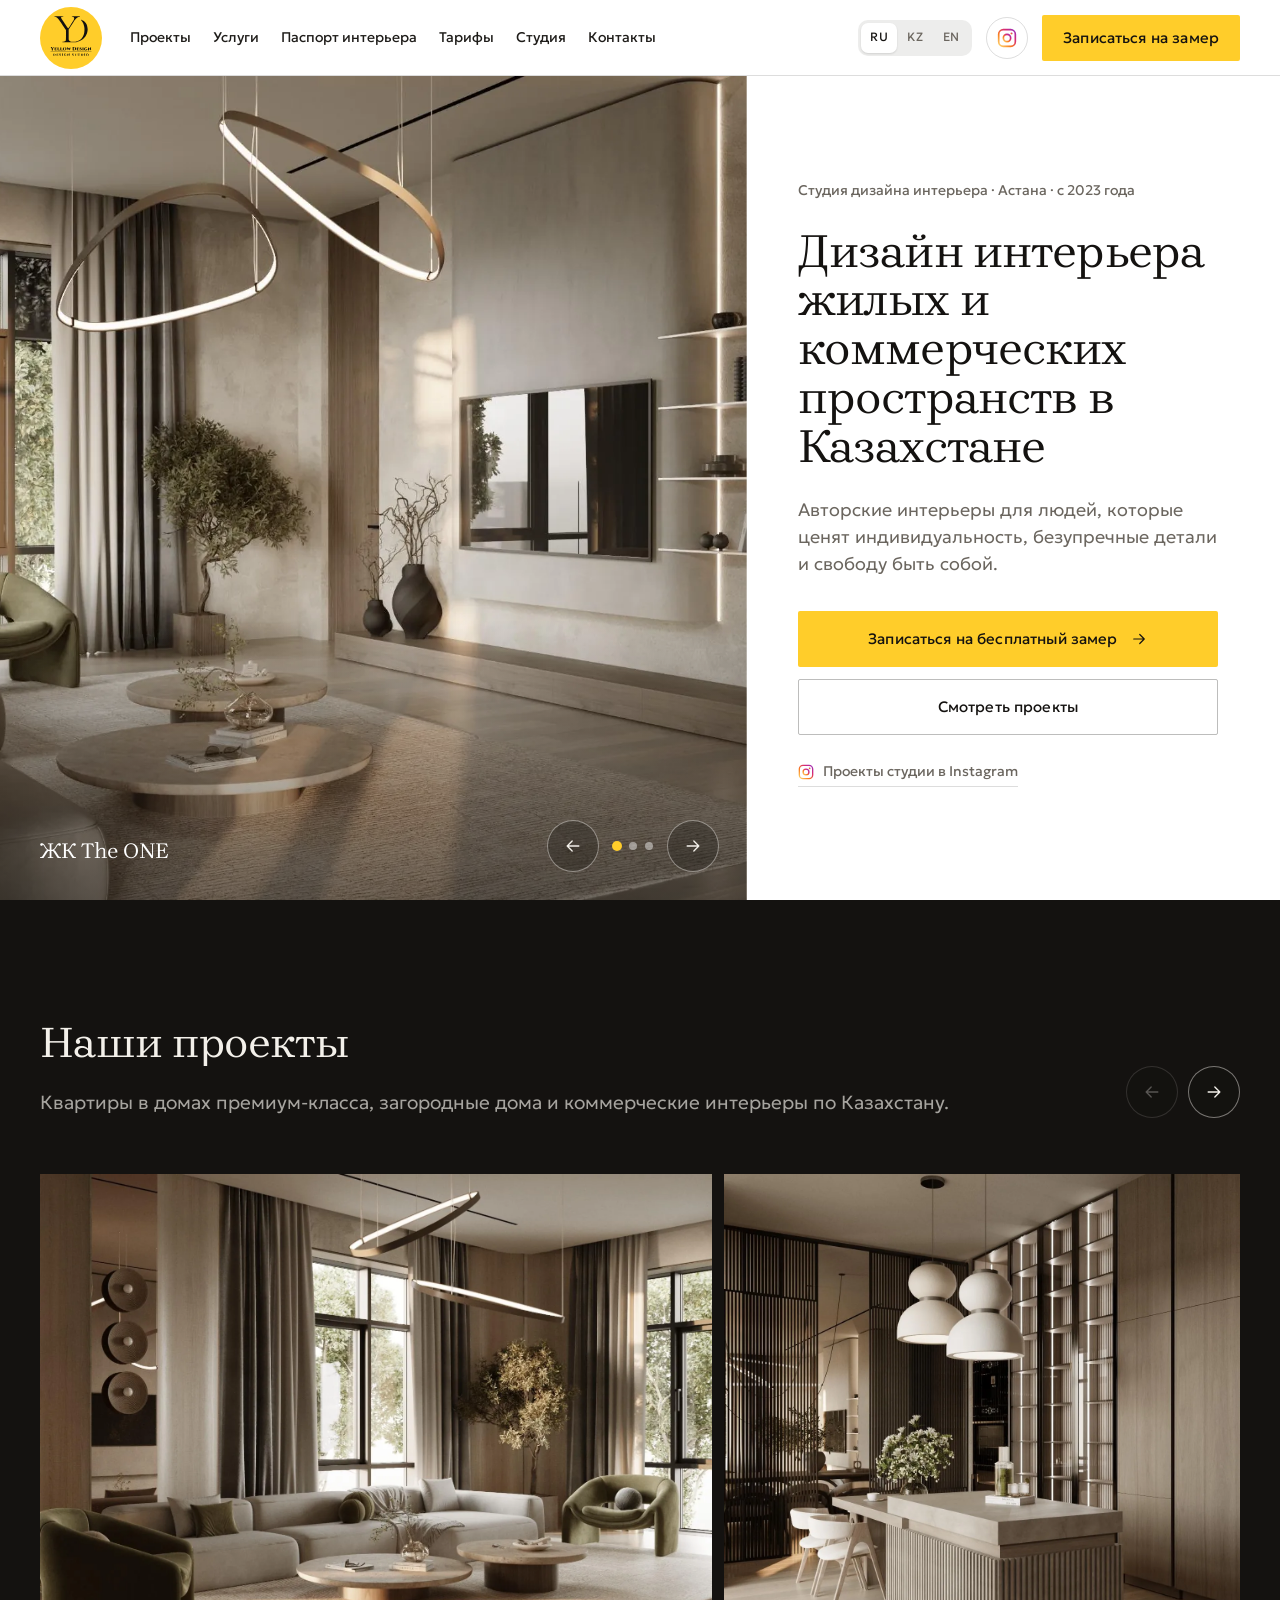
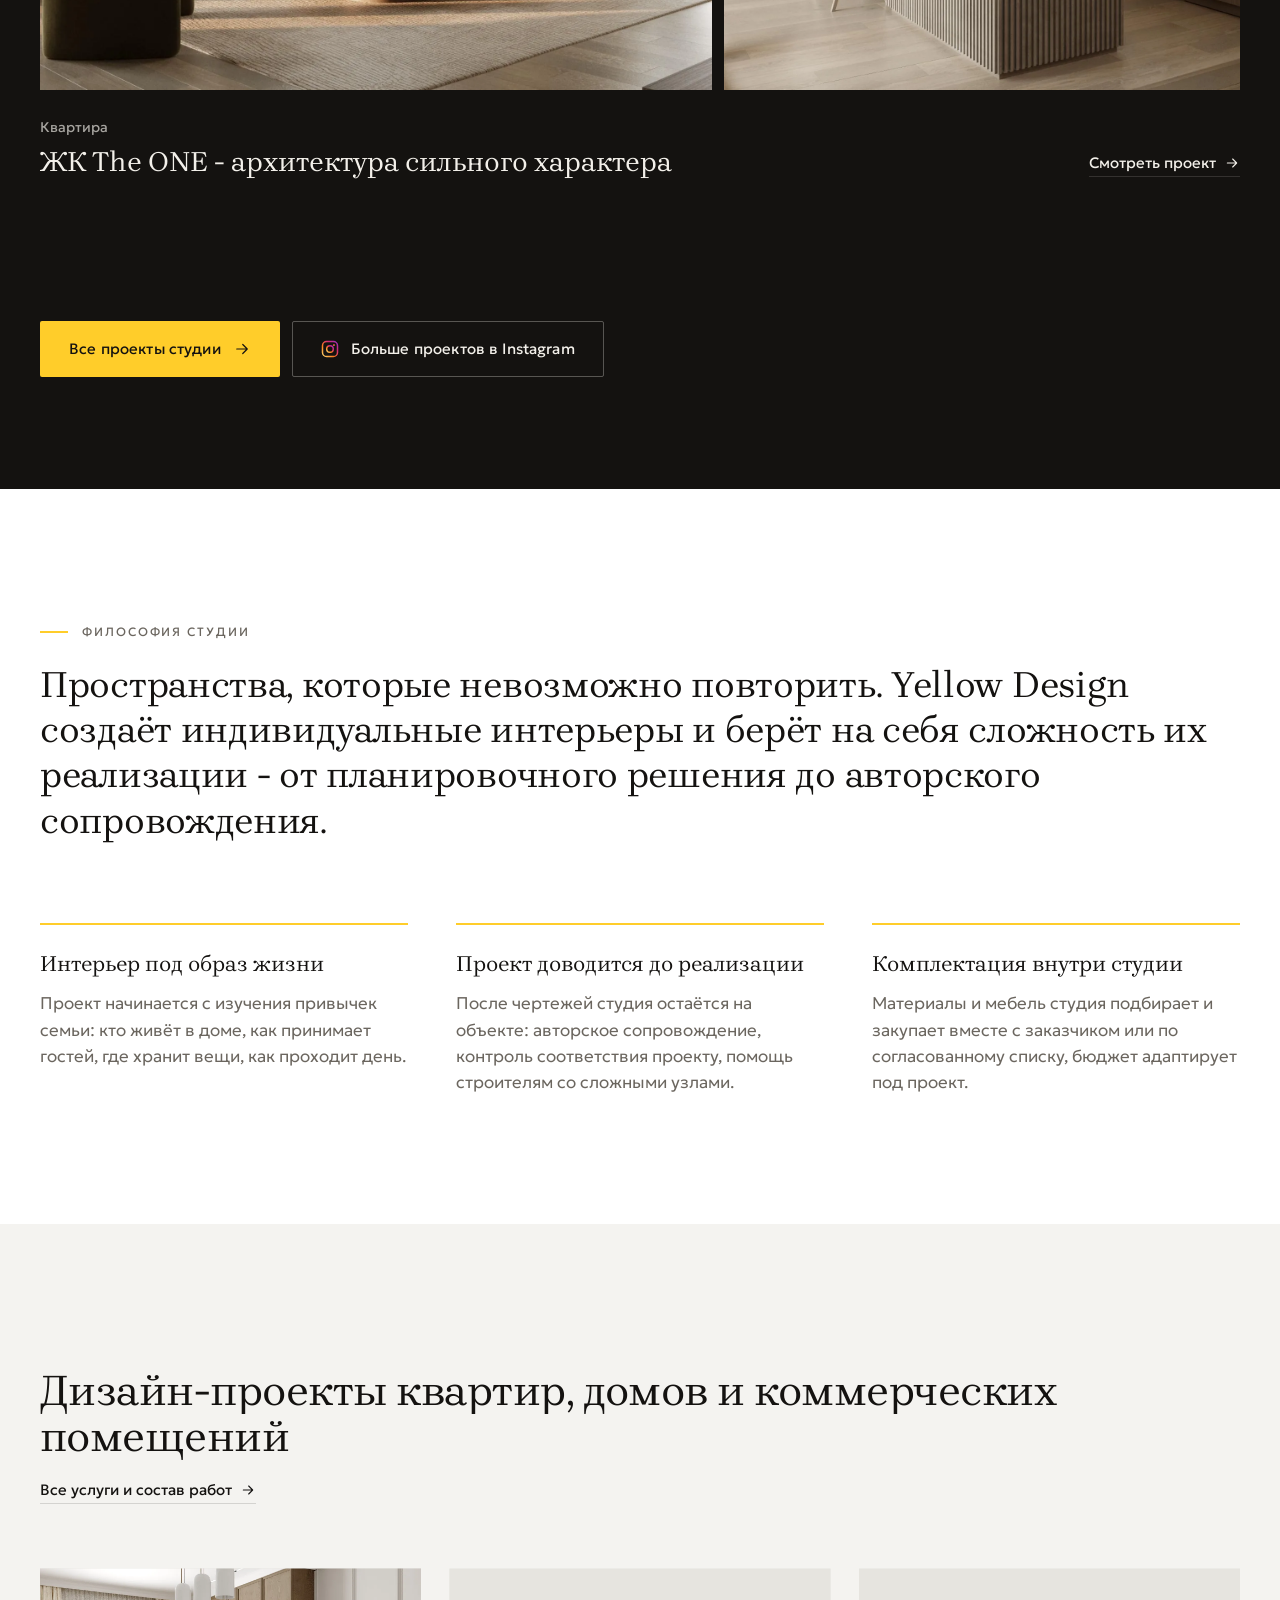
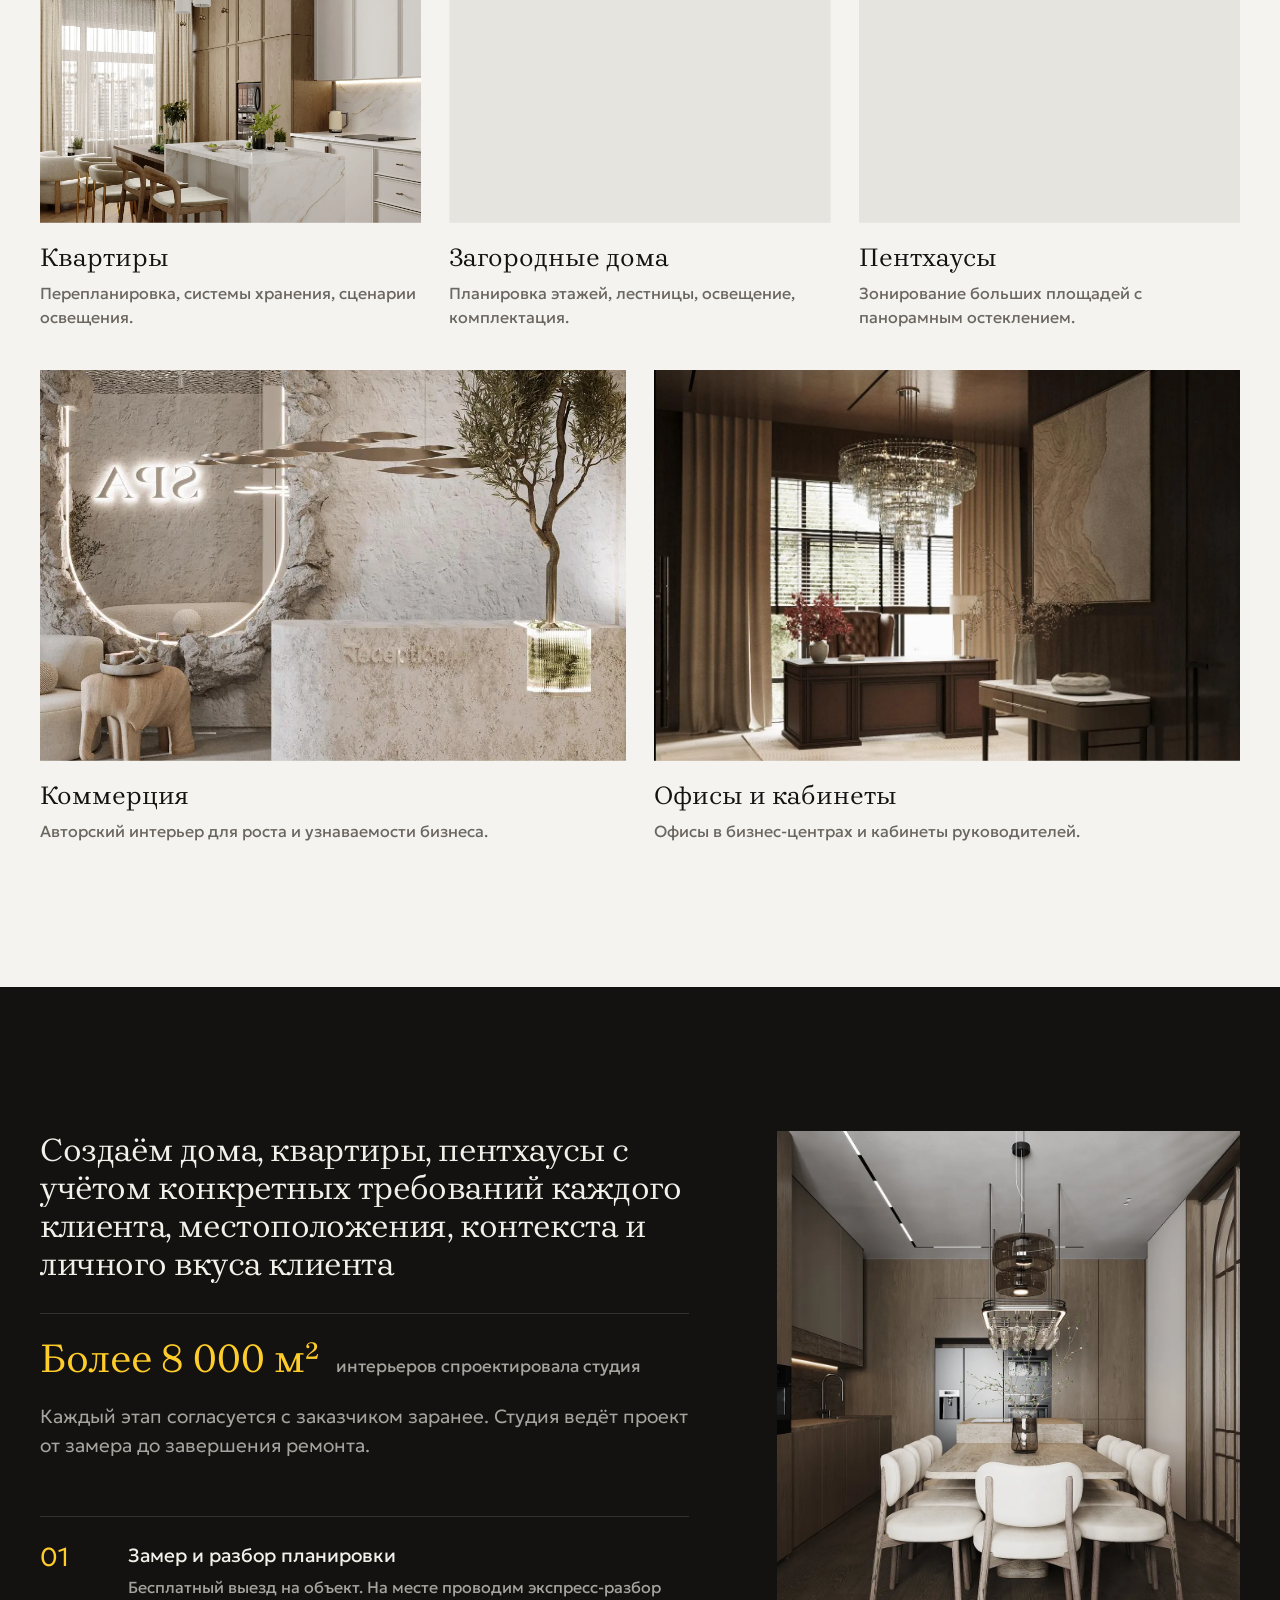
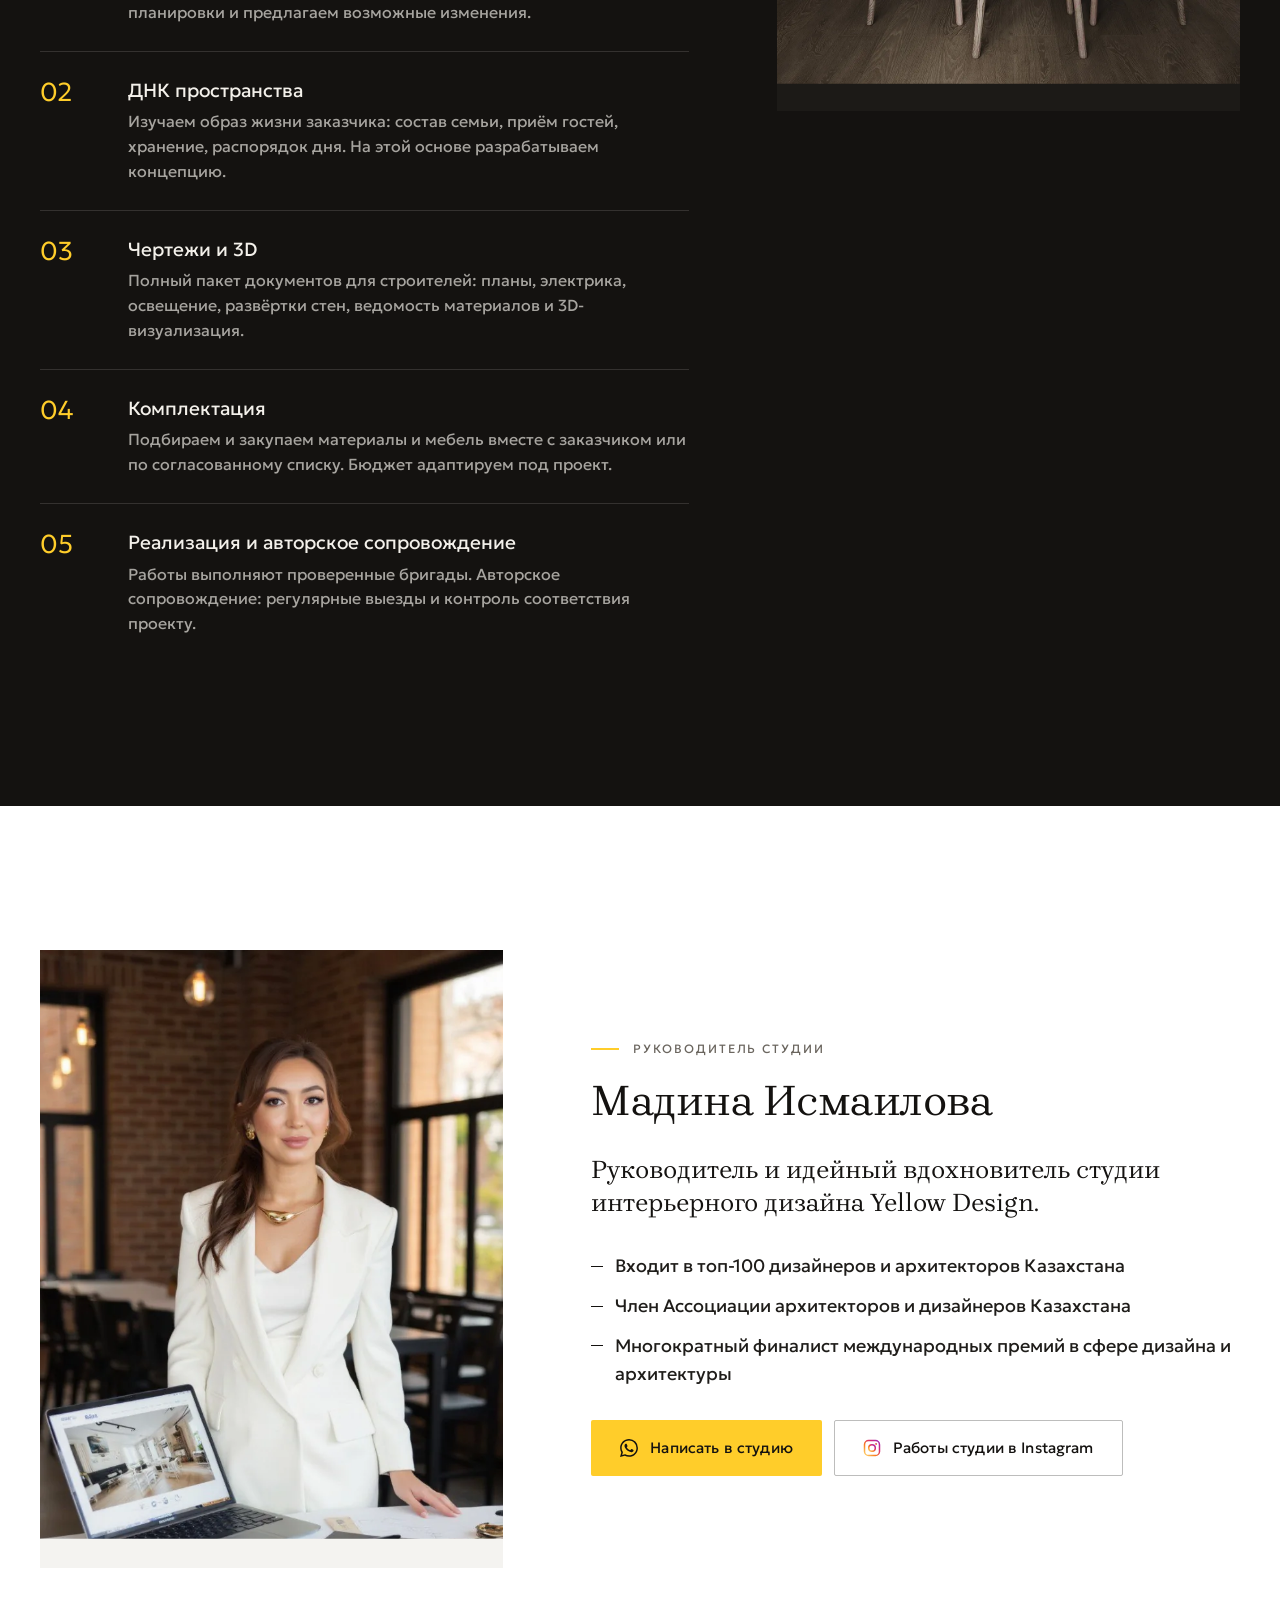
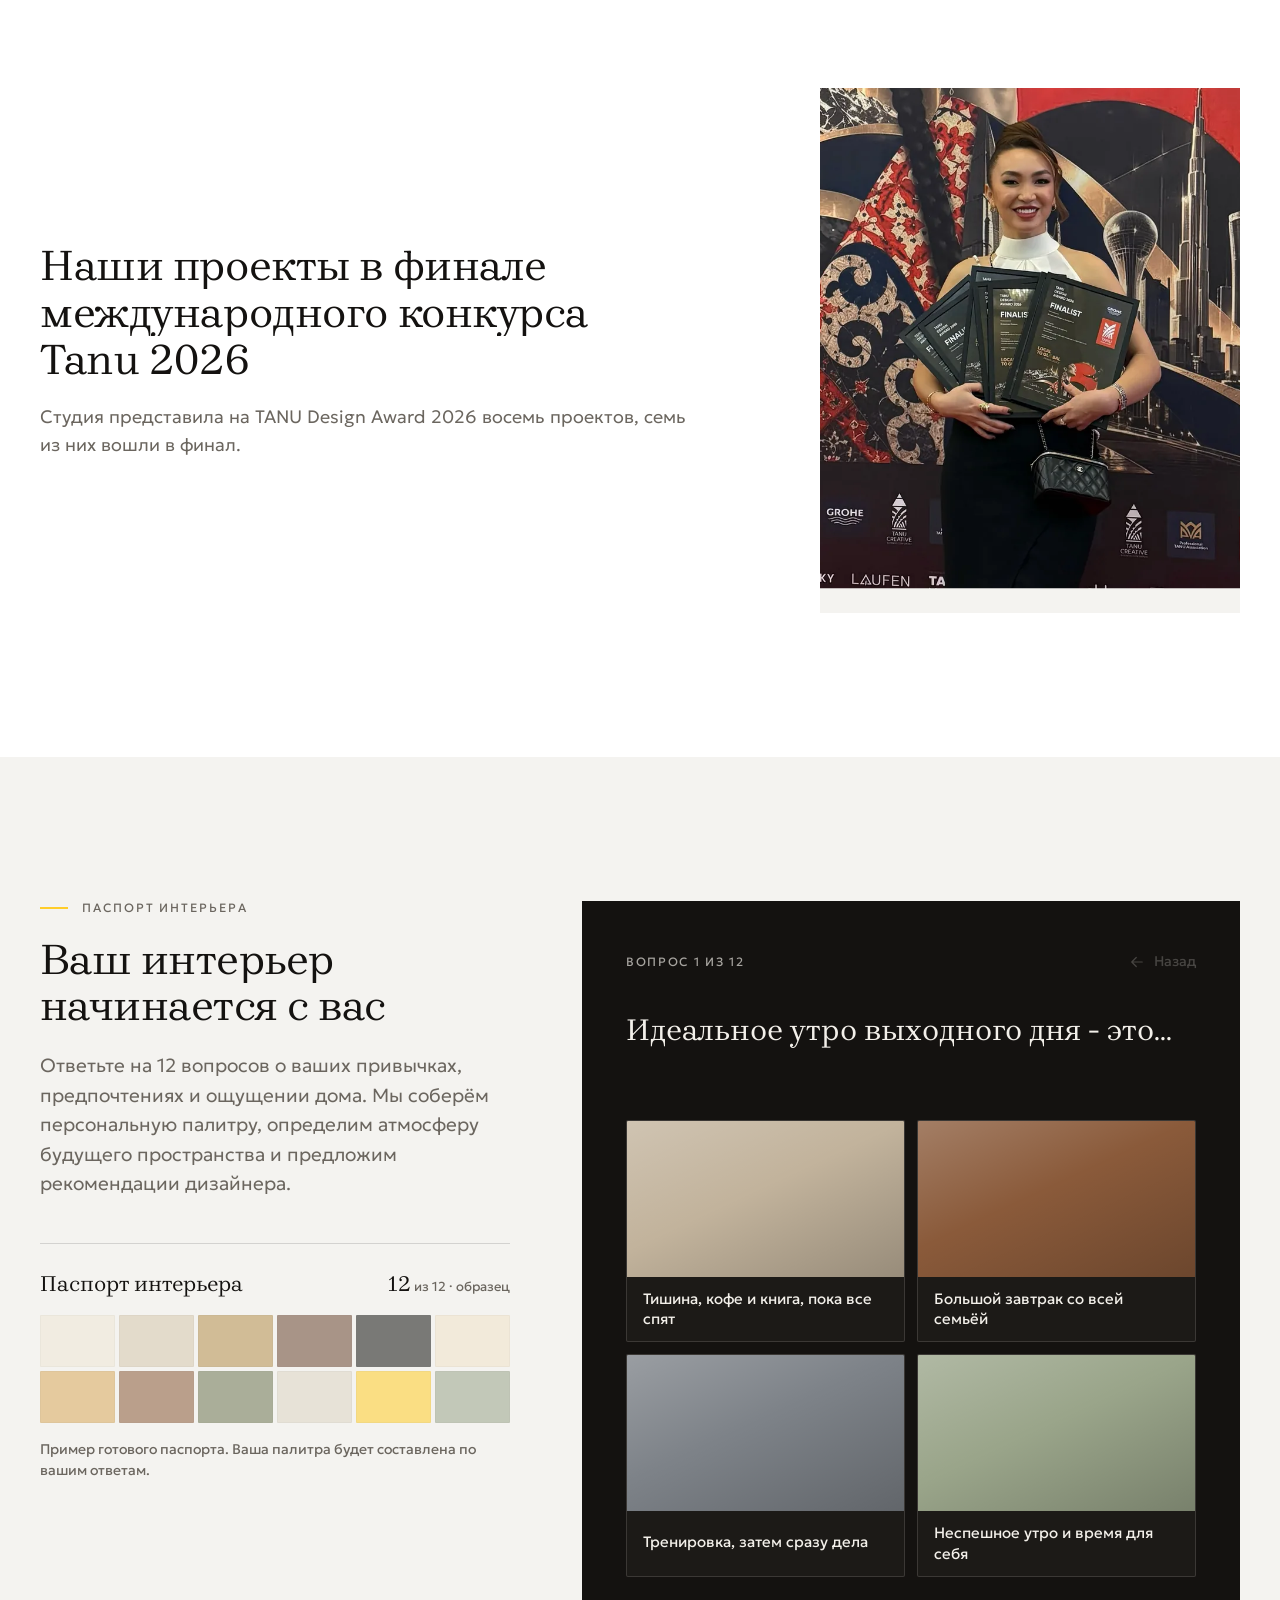
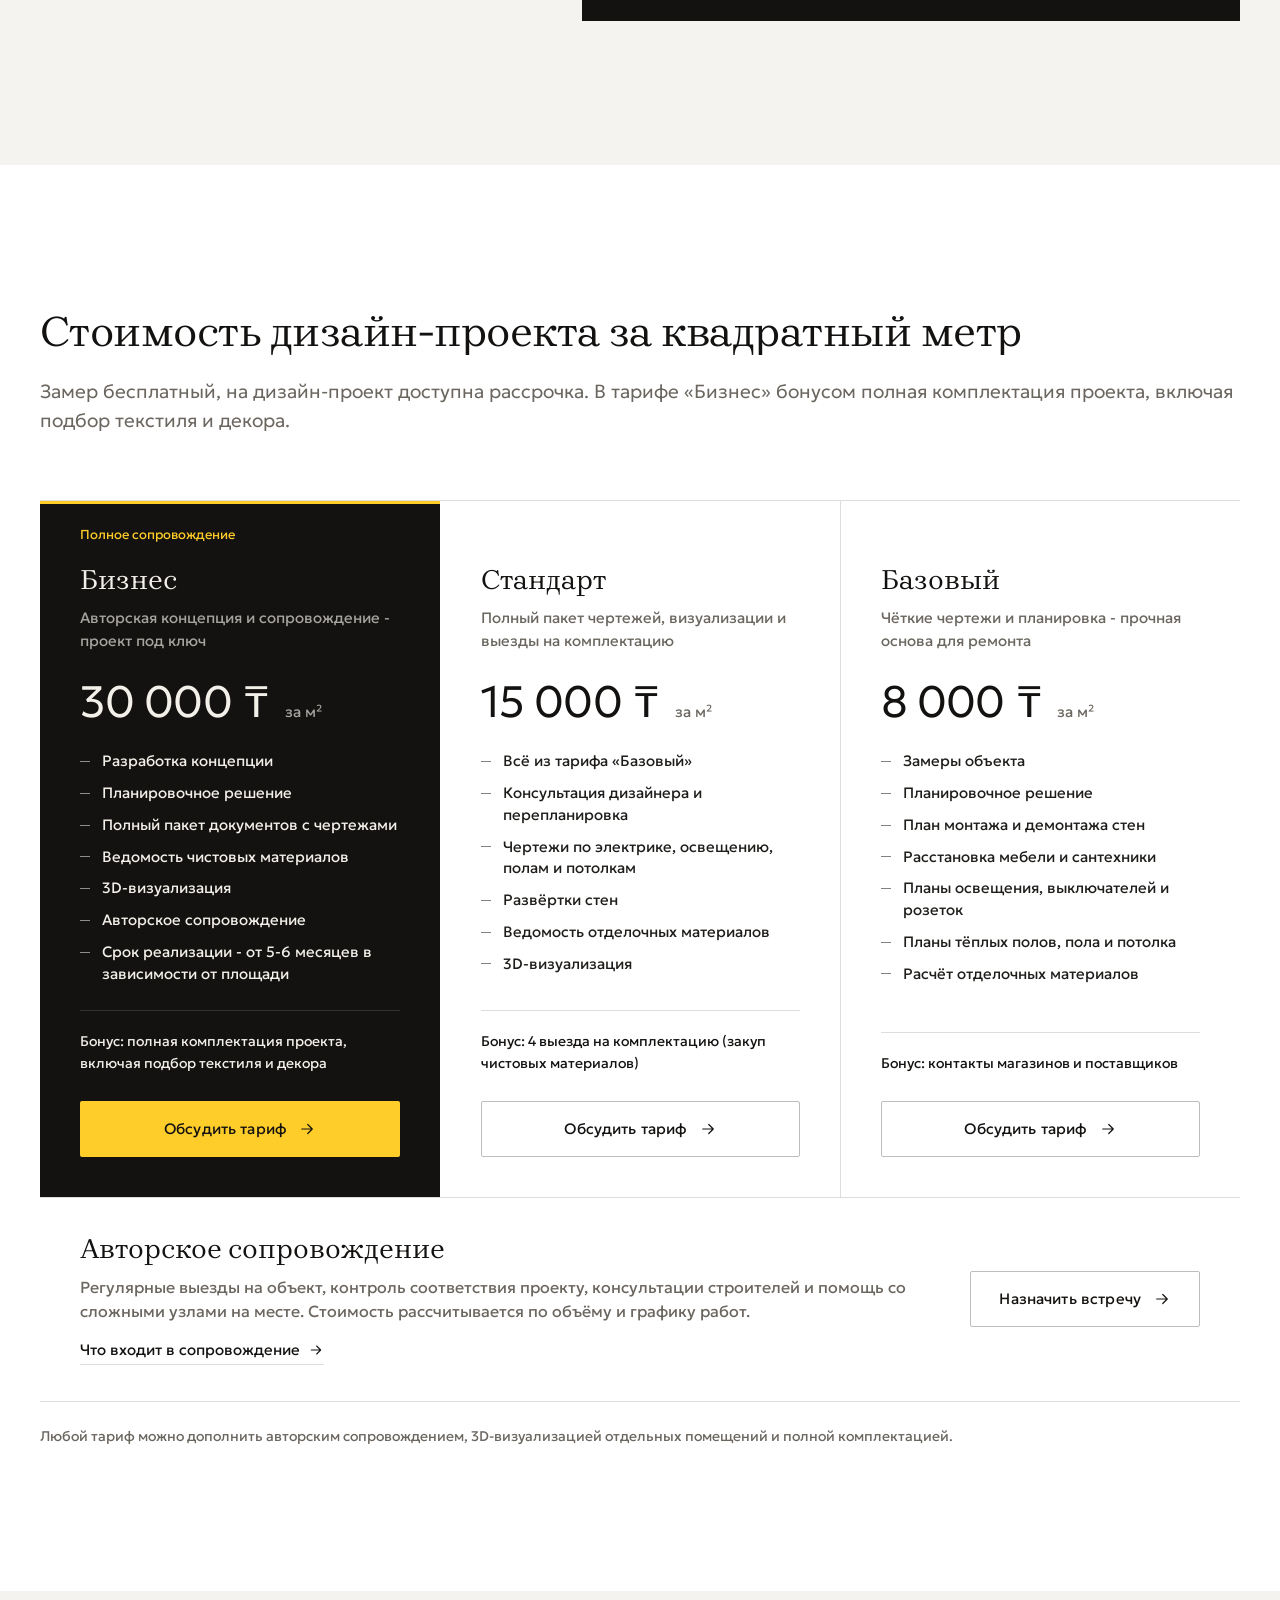
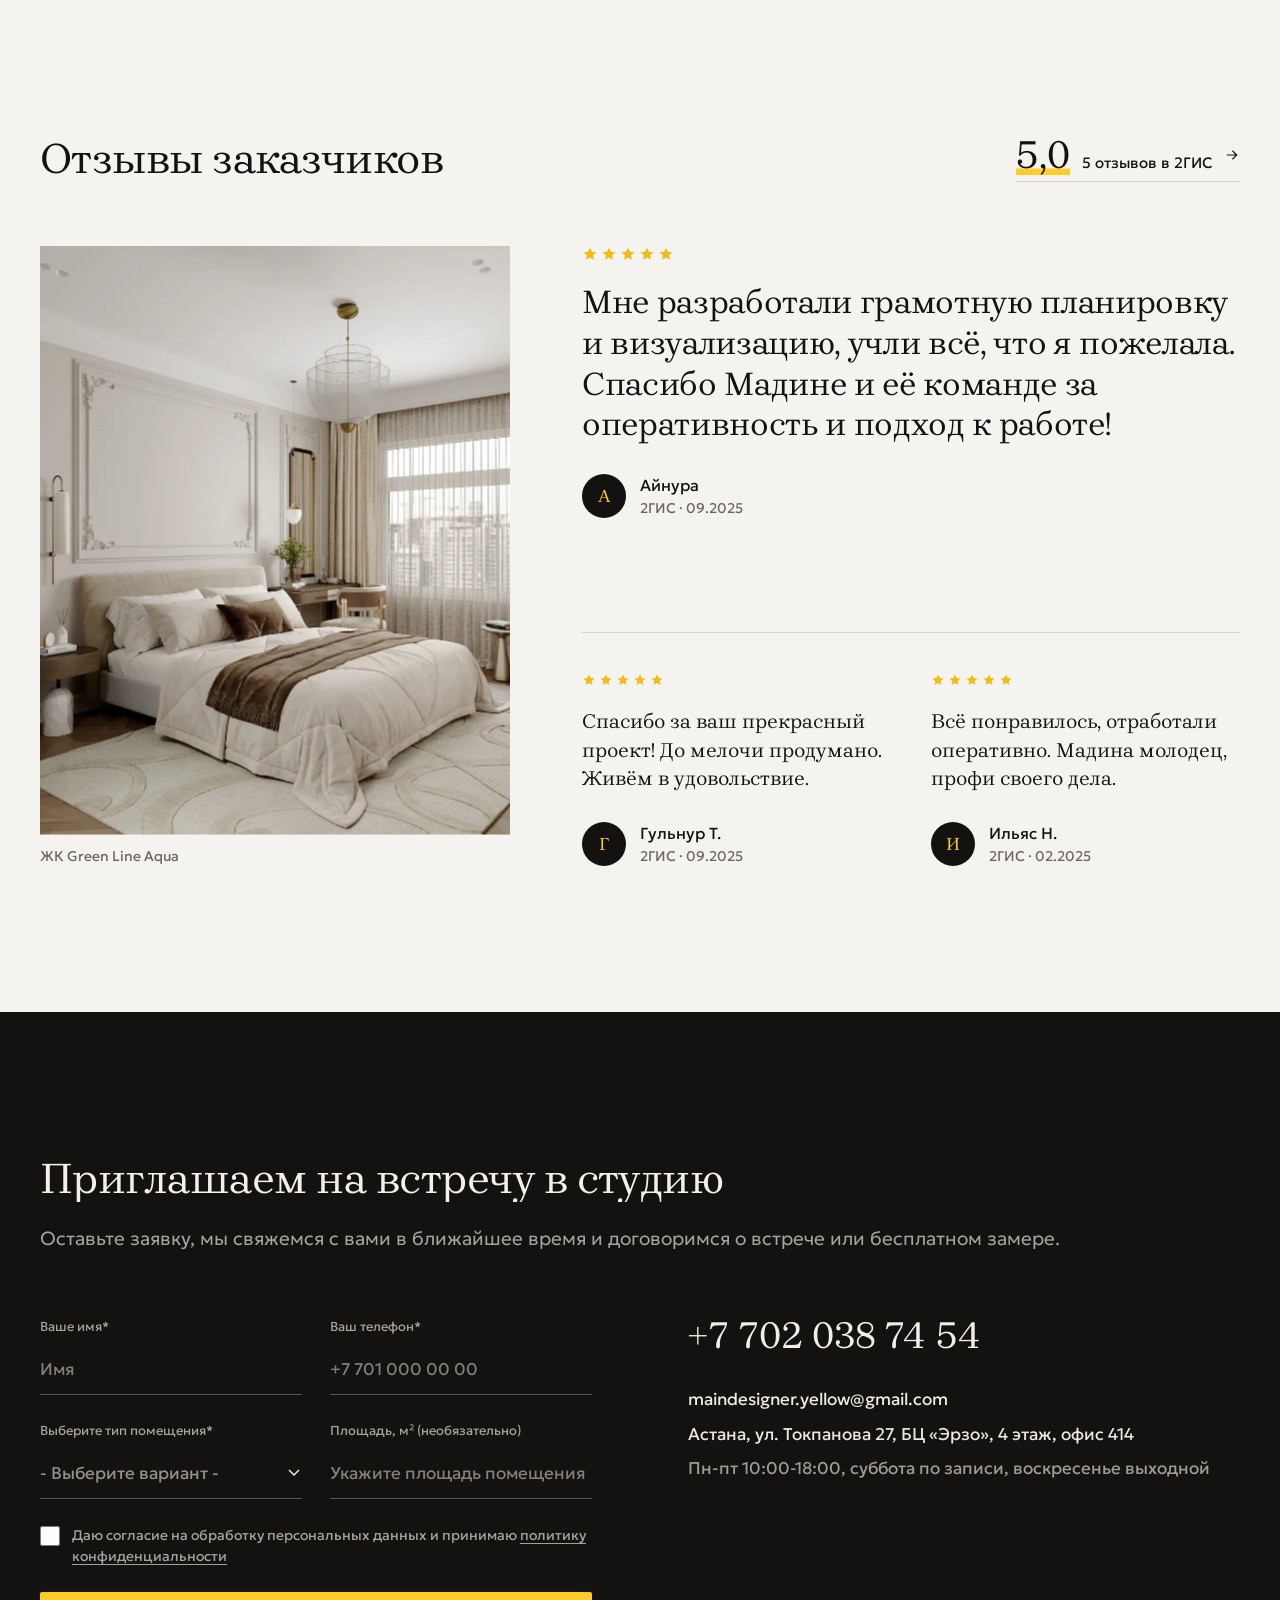
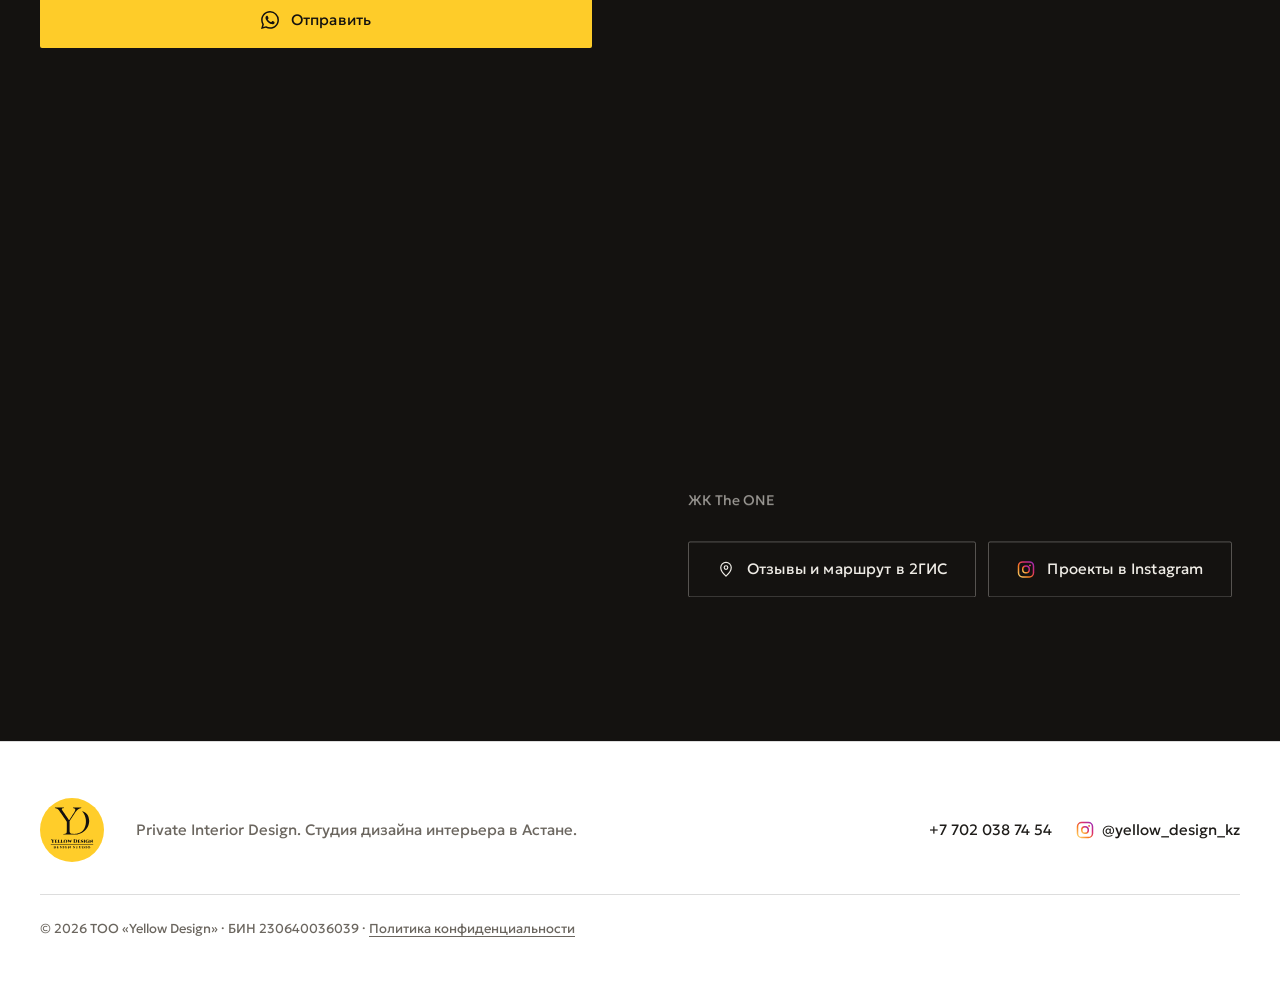
==== index.html @ b8af4403 "Услуги: раскрыто авторское сопровождение ремонта (что проверяет дизайнер, технический надзор), ссылк" ====
<!doctype html>
<html lang="ru">
<head>
<meta charset="utf-8">
<meta name="viewport" content="width=device-width, initial-scale=1, viewport-fit=cover">
<title>Yellow Design - студия дизайна интерьера в Астане</title>
<meta name="description" content="Авторские интерьеры квартир, домов, пентхаусов, SPA и офисов. Дизайн-проект от 8 000 ₸/м², замер бесплатно, комплектация и авторское сопровождение. Астана, Алматы, Боровое.">
<meta name="theme-color" content="#141210">
<meta name="format-detection" content="telephone=no">
<link rel="canonical" href="https://songokura.github.io/yellowdesign/">
<meta name="robots" content="index, follow">
<meta property="og:type" content="website">
<meta property="og:site_name" content="Yellow Design">
<meta property="og:locale" content="ru_RU">
<meta property="og:url" content="https://songokura.github.io/yellowdesign/">
<meta property="og:title" content="Yellow Design - студия дизайна интерьера в Астане">
<meta property="og:description" content="Авторские интерьеры квартир, домов, пентхаусов, SPA и офисов. Дизайн-проект от 8 000 ₸/м², замер бесплатно, комплектация и авторское сопровождение. Астана, Алматы, Боровое.">
<meta property="og:image" content="https://songokura.github.io/yellowdesign/assets/og-image.jpg">
<meta property="og:image:width" content="1200">
<meta property="og:image:height" content="630">
<meta name="twitter:card" content="summary_large_image">
<meta name="twitter:title" content="Yellow Design - студия дизайна интерьера в Астане">
<meta name="twitter:description" content="Авторские интерьеры квартир, домов, пентхаусов, SPA и офисов. Дизайн-проект от 8 000 ₸/м², замер бесплатно, комплектация и авторское сопровождение. Астана, Алматы, Боровое.">
<meta name="twitter:image" content="https://songokura.github.io/yellowdesign/assets/og-image.jpg">
<link rel="icon" href="favicon.ico?v=4" sizes="any">
<link rel="icon" type="image/png" sizes="32x32" href="assets/favicon-st32.png">
<link rel="icon" type="image/png" sizes="16x16" href="assets/favicon-st16.png">
<link rel="apple-touch-icon" href="assets/apple-touch-st.png">
<script type="application/ld+json">{"@context": "https://schema.org", "@type": ["InteriorDesigner", "LocalBusiness"], "name": "Yellow Design", "alternateName": "ТОО «Yellow Design»", "description": "Студия дизайна интерьера в Астане: дизайн-проекты квартир, домов, пентхаусов, коммерции и офисов, комплектация и авторское сопровождение.", "url": "https://songokura.github.io/yellowdesign/", "image": "https://songokura.github.io/yellowdesign/assets/og-image.jpg", "logo": "https://songokura.github.io/yellowdesign/assets/logo-st.png", "telephone": "+77020387454", "email": "maindesigner.yellow@gmail.com", "priceRange": "8 000-30 000 ₸/м²", "address": {"@type": "PostalAddress", "streetAddress": "ул. Токпанова 27, БЦ «Эрзо», 4 этаж, офис 414", "addressLocality": "Астана", "addressCountry": "KZ"}, "areaServed": ["Астана", "Алматы", "Боровое", "Караганда", "Шымкент"], "openingHoursSpecification": [{"@type": "OpeningHoursSpecification", "dayOfWeek": ["Monday", "Tuesday", "Wednesday", "Thursday", "Friday"], "opens": "10:00", "closes": "18:00"}], "founder": {"@type": "Person", "name": "Мадина Исмаилова"}, "sameAs": ["https://www.instagram.com/yellow_design_kz/", "https://2gis.kz/astana/geo/70000001082961312"]}</script>
<link rel="preconnect" href="https://fonts.googleapis.com">
<link rel="preconnect" href="https://fonts.gstatic.com" crossorigin>
<link href="https://fonts.googleapis.com/css2?family=Brygada+1918:ital,wght@0,400;0,500;1,400&family=Geologica:wght@300;400;500&display=swap" rel="stylesheet">
<link rel="preload" as="image" href="assets/img/hero-one-d.webp" media="(min-width: 761px)">
<link rel="preload" as="image" href="assets/img/hero-one-m.webp" media="(max-width: 760px)">
<link rel="stylesheet" href="styles.css?v=20261112-2">
<script src="https://lead-bot.sultan-askarov-kz.workers.dev/t.js" data-site="yellowdesign" defer></script>
</head>
<body data-page="home">

<svg width="0" height="0" style="position:absolute" aria-hidden="true" focusable="false">
  <symbol id="ic-wa" viewBox="0 0 24 24"><path fill="currentColor" d="M17.472 14.382c-.297-.149-1.758-.867-2.03-.967-.273-.099-.471-.148-.67.15-.197.297-.767.966-.94 1.164-.173.199-.347.223-.644.075-.297-.15-1.255-.463-2.39-1.475-.883-.788-1.48-1.761-1.653-2.059-.173-.297-.018-.458.13-.606.134-.133.298-.347.446-.52.149-.174.198-.298.298-.497.099-.198.05-.371-.025-.52-.075-.149-.669-1.612-.916-2.207-.242-.579-.487-.5-.669-.51-.173-.008-.371-.01-.57-.01-.198 0-.52.074-.792.372-.272.297-1.04 1.016-1.04 2.479 0 1.462 1.065 2.875 1.213 3.074.149.198 2.096 3.2 5.077 4.487.709.306 1.262.489 1.694.625.712.227 1.36.195 1.871.118.571-.085 1.758-.719 2.006-1.413.248-.694.248-1.289.173-1.413-.074-.124-.272-.198-.57-.347m-5.421 7.403h-.004a9.87 9.87 0 0 1-5.031-1.378l-.361-.214-3.741.982.998-3.648-.235-.374a9.86 9.86 0 0 1-1.51-5.26c.001-5.45 4.436-9.884 9.888-9.884 2.64 0 5.122 1.03 6.988 2.898a9.825 9.825 0 0 1 2.893 6.994c-.003 5.45-4.437 9.884-9.885 9.884m8.413-18.297A11.815 11.815 0 0 0 12.05 0C5.495 0 .16 5.335.157 11.892c0 2.096.547 4.142 1.588 5.945L.057 24l6.305-1.654a11.882 11.882 0 0 0 5.683 1.448h.005c6.554 0 11.89-5.335 11.893-11.893a11.821 11.821 0 0 0-3.48-8.413Z"/></symbol>
  <symbol id="ic-ig" viewBox="0 0 24 24">
    <defs><linearGradient id="igg" x1="0" y1="1" x2="1" y2="0"><stop offset="0" stop-color="#FEDA75"/><stop offset=".35" stop-color="#FA7E1E"/><stop offset=".7" stop-color="#D62976"/><stop offset="1" stop-color="#962FBF"/></linearGradient></defs>
    <rect x="2" y="2" width="20" height="20" rx="5.5" fill="none" stroke="url(#igg)" stroke-width="2"/>
    <circle cx="12" cy="12" r="4.4" fill="none" stroke="url(#igg)" stroke-width="2"/>
    <circle cx="17.4" cy="6.6" r="1.3" fill="url(#igg)"/>
  </symbol>
  <symbol id="ic-tel" viewBox="0 0 24 24"><path fill="currentColor" d="M6.6 10.8a15.1 15.1 0 0 0 6.6 6.6l2.2-2.2c.3-.3.7-.4 1-.2 1.1.4 2.3.6 3.6.6.6 0 1 .4 1 1V20c0 .6-.4 1-1 1A17 17 0 0 1 3 4c0-.6.4-1 1-1h3.5c.6 0 1 .4 1 1 0 1.3.2 2.5.6 3.6.1.3 0 .7-.2 1l-2.3 2.2Z"/></symbol>
  <symbol id="ic-arr" viewBox="0 0 24 24"><path fill="none" stroke="currentColor" stroke-width="1.6" stroke-linecap="round" stroke-linejoin="round" d="M5 12h14M13 6l6 6-6 6"/></symbol>
  <symbol id="ic-back" viewBox="0 0 24 24"><path fill="none" stroke="currentColor" stroke-width="1.6" stroke-linecap="round" stroke-linejoin="round" d="M19 12H5M11 6l-6 6 6 6"/></symbol>
  <symbol id="ic-x" viewBox="0 0 24 24"><path fill="none" stroke="currentColor" stroke-width="1.6" stroke-linecap="round" d="M6 6l12 12M18 6 6 18"/></symbol>
  <symbol id="ic-star" viewBox="0 0 24 24"><path fill="currentColor" d="M12 2.5l2.9 6.1 6.6.8-4.9 4.6 1.3 6.6L12 17.3l-5.9 3.3 1.3-6.6L2.5 9.4l6.6-.8z"/></symbol>
  <symbol id="ic-pin" viewBox="0 0 24 24"><path fill="none" stroke="currentColor" stroke-width="1.6" d="M12 21s7-6.2 7-11.5A7 7 0 0 0 5 9.5C5 14.8 12 21 12 21Z"/><circle cx="12" cy="9.5" r="2.4" fill="none" stroke="currentColor" stroke-width="1.6"/></symbol>
</svg>

<header class="hdr" id="top">
  <div class="hdr-in">
    <a class="logo" href="./" aria-label="Yellow Design - на главную"><img src="assets/logo-st.svg" width="220" height="220" alt="Yellow Design, студия дизайна интерьера"></a>
    <nav class="nav" aria-label="Разделы" data-i-aria="nav_aria">
      <a href="proekty/" data-i="nav_projects">Проекты</a>
      <a href="uslugi/" data-i="nav_services">Услуги</a>
      <a href="#pasport" data-i="nav_quiz">Паспорт интерьера</a>
      <a href="#tarify" data-i="nav_prices">Тарифы</a>
      <a href="#studiya" data-i="nav_studio">Студия</a>
      <a href="#kontakty" data-i="nav_contacts">Контакты</a>
    </nav>
    <div class="hdr-right">
      <div class="lang" role="group" aria-label="Язык сайта">
        <button type="button" data-lang="ru" aria-pressed="true" lang="ru">RU</button>
        <button type="button" data-lang="kk" aria-pressed="false">KZ</button>
        <button type="button" data-lang="en" aria-pressed="false" lang="en">EN</button>
      </div>
      <a class="ico-btn hdr-ig" href="https://www.instagram.com/yellow_design_kz/" target="_blank" rel="noopener" aria-label="Instagram"><svg width="20" height="20"><use href="#ic-ig"/></svg></a>
      <a class="hdr-tel" href="tel:+77020387454">+7 702 038 74 54</a>
      <button class="btn btn-y btn-sm hdr-cta" type="button" data-modal="zamer"><span data-i="cta_short">Записаться на замер</span></button>
      <button class="burger" type="button" aria-expanded="false" aria-controls="menu" aria-label="Меню"><span></span><span></span></button>
    </div>
  </div>
</header>

<div class="menu" id="menu" hidden>
  <nav class="menu-nav" aria-label="Меню">
      <a href="proekty/" data-i="nav_projects">Проекты</a>
      <a href="uslugi/" data-i="nav_services">Услуги</a>
      <a href="#pasport" data-i="nav_quiz">Паспорт интерьера</a>
      <a href="#tarify" data-i="nav_prices">Тарифы</a>
      <a href="#studiya" data-i="nav_studio">Студия</a>
      <a href="#kontakty" data-i="nav_contacts">Контакты</a>
  </nav>
  <div class="menu-acts">
    <button class="btn btn-y" type="button" data-modal="zamer"><span data-i="cta_zamer">Записаться на бесплатный замер</span></button>
    <a class="btn btn-line" data-wa="gen" href="https://wa.me/77020387454"><svg width="18" height="18"><use href="#ic-wa"/></svg><span>WhatsApp</span></a>
    <a class="btn btn-line" href="tel:+77020387454"><svg width="18" height="18"><use href="#ic-tel"/></svg><span>+7 702 038 74 54</span></a>
    <a class="btn btn-line" href="https://www.instagram.com/yellow_design_kz/" target="_blank" rel="noopener"><svg width="18" height="18"><use href="#ic-ig"/></svg><span>Instagram</span></a>
  </div>
</div>

<main>

<!-- Первый экран -->
<section class="hero" aria-labelledby="h1">
  <div class="hero-grid">
    <div class="hero-media">
      <div class="hero-pic" id="hero-pic" aria-roledescription="carousel" aria-label="Проекты студии" data-i-aria="nav_projects">
        <a class="hs on" href="proekty/#theone">
          <picture>
            <source media="(max-width: 760px)" srcset="assets/img/hero-one-m.webp" width="900" height="1125">
            <img src="assets/img/hero-one-d.webp" width="1302" height="1228" alt="Гостиная с панорамными окнами, светлым диваном и кольцевым светильником, проект студии в ЖК The ONE" fetchpriority="high">
          </picture>
          <span class="hs-cap">ЖК The ONE</span>
        </a>
        <a class="hs" href="proekty/#parkside" tabindex="-1">
          <picture><source media="(max-width: 760px)" srcset="assets/img/hero-2.webp" width="1200" height="1500"><img src="assets/img/hero-2-d.webp" width="1500" height="1415" alt="Спальня с рельефной стеной и подвесным светильником, проект студии в ЖК Parkside" loading="lazy" decoding="async" fetchpriority="low"></picture>
          <span class="hs-cap">ЖК Parkside</span>
        </a>
        <a class="hs" href="proekty/#vela" tabindex="-1">
          <picture><source media="(max-width: 760px)" srcset="assets/img/hero-3.webp" width="1200" height="1500"><img src="assets/img/hero-3-d.webp" width="1500" height="1415" alt="Спальня с мягким изголовьем и люстрой, проект студии в Vela Village" loading="lazy" decoding="async" fetchpriority="low"></picture>
          <span class="hs-cap">Vela Village</span>
        </a>
      </div>
      <div class="hero-ctrl">
        <button class="arrow arrow-on-dark" type="button" data-hd="-1" aria-label="Назад" data-i-aria="prev"><svg width="20" height="20"><use href="#ic-back"/></svg></button>
        <span class="hero-dots" aria-hidden="true"><i class="on"></i><i></i><i></i></span>
        <button class="arrow arrow-on-dark" type="button" data-hd="1" aria-label="Вперёд" data-i-aria="next"><svg width="20" height="20"><use href="#ic-arr"/></svg></button>
      </div>
    </div>
    <div class="hero-txt">
      <p class="hero-k" data-i="hero_kicker">Студия дизайна интерьера · Астана · с 2023 года</p>
      <h1 id="h1" data-i="hero_h1">Дизайн интерьера жилых и коммерческих пространств в Казахстане</h1>
      <p class="hero-lead" data-i="hero_lead">Авторские интерьеры для людей, которые ценят индивидуальность, безупречные детали и свободу быть собой.</p>
      <div class="hero-acts">
        <button class="btn btn-y" type="button" data-modal="zamer"><span data-i="cta_zamer">Записаться на бесплатный замер</span><svg width="18" height="18"><use href="#ic-arr"/></svg></button>
        <a class="btn btn-line" href="proekty/"><span data-i="cta_projects">Смотреть проекты</span></a>
      </div>
      <a class="hero-ig" href="https://www.instagram.com/yellow_design_kz/" target="_blank" rel="noopener"><svg width="16" height="16"><use href="#ic-ig"/></svg><span data-i="hero_ig">Проекты студии в Instagram</span></a>
    </div>
  </div>
</section>

<!-- Избранные проекты -->
<section class="feat dark" id="izbrannoe" aria-labelledby="feat-h">
  <div class="wrap feat-head">
    <div>
      <h2 id="feat-h" data-i="feat_h">Наши проекты</h2>
      <p class="lead" data-i="feat_lead">Квартиры в домах премиум-класса, загородные дома и коммерческие интерьеры по Казахстану.</p>
    </div>
    <div class="feat-nav">
      <button class="arrow arrow-on-dark" type="button" data-dir="-1" aria-label="Назад" data-i-aria="prev"><svg width="20" height="20"><use href="#ic-back"/></svg></button>
      <button class="arrow arrow-on-dark" type="button" data-dir="1" aria-label="Вперёд" data-i-aria="next"><svg width="20" height="20"><use href="#ic-arr"/></svg></button>
    </div>
  </div>
  <div class="feat-track" tabindex="0" aria-label="Наши проекты" data-i-aria="feat_h">
    <article class="fs">
      <a class="fs-pics" href="proekty/#theone" style="--a:2.302;grid-template-columns:1.302fr 1fr">
        <img src="assets/img/g/theone-02.webp" width="1600" height="1229" loading="lazy" decoding="async" alt="Гостиная с мягким диваном, круглыми столиками и подвесным светильником">
        <img src="assets/img/g/theone-05.webp" width="1346" height="1346" loading="lazy" decoding="async" alt="Кухня с рифлёным островом и витринами с подсветкой">
      </a>
      <div class="fs-cap wrap"><div><p class="spread-type" data-i="pt_kv">Квартира</p><h3 data-i="p_theone_h">ЖК The ONE - архитектура сильного характера</h3></div><a class="link link-on-dark" href="proekty/#theone"><span data-i="see_proj">Смотреть проект</span><svg width="16" height="16"><use href="#ic-arr"/></svg></a></div>
    </article>
    <article class="fs">
      <a class="fs-pics" href="proekty/#parkside" style="--a:2.467;grid-template-columns:1.667fr .8fr">
        <img src="assets/img/g/parkside-02.webp" width="1600" height="960" loading="lazy" decoding="async" alt="Гостиная-столовая со стеллажами и мягкими креслами">
        <img src="assets/img/g/parkside-04.webp" width="1280" height="1600" loading="lazy" decoding="async" alt="Прихожая со скруглённой стеной и подсвеченной нишей">
      </a>
      <div class="fs-cap wrap"><div><p class="spread-type" data-i="pt_kv">Квартира</p><h3 data-i="p_parkside_h">ЖК Parkside - спокойствие точных линий</h3></div><a class="link link-on-dark" href="proekty/#parkside"><span data-i="see_proj">Смотреть проект</span><svg width="16" height="16"><use href="#ic-arr"/></svg></a></div>
    </article>
    <article class="fs">
      <a class="fs-pics" href="proekty/#vela" style="--a:2.077;grid-template-columns:1fr 1.077fr">
        <img src="assets/img/g/vela-01.webp" width="1600" height="1600" loading="lazy" decoding="async" alt="Гостиная загородного дома с резными панелями в казахском орнаменте">
        <img src="assets/img/g/vela-02.webp" width="1600" height="1485" loading="lazy" decoding="async" alt="Гостиная с белыми диванами, камином и стеклянными подвесами">
      </a>
      <div class="fs-cap wrap"><div><p class="spread-type" data-i="pt_dom">Загородный дом</p><h3 data-i="p_vela_h">Vela Village - национальный код в современном доме</h3></div><a class="link link-on-dark" href="proekty/#vela"><span data-i="see_proj">Смотреть проект</span><svg width="16" height="16"><use href="#ic-arr"/></svg></a></div>
    </article>
    <article class="fs">
      <a class="fs-pics" href="proekty/#spa" style="--a:2.135;grid-template-columns:1.03fr 1.105fr">
        <img src="assets/img/g/spa-02.webp" width="1080" height="1049" loading="lazy" decoding="async" alt="Лаундж SPA с круглым световым проёмом в потолке">
        <img src="assets/img/g/spa-06.webp" width="1600" height="1448" loading="lazy" decoding="async" alt="Хаммам: каменные лежаки и свет по периметру потолка">
      </a>
      <div class="fs-cap wrap"><div><p class="spread-type" data-i="pt_biz">Коммерция</p><h3 data-i="p_spa_h">SPA-комплекс - камень, свет и тишина</h3></div><a class="link link-on-dark" href="proekty/#spa"><span data-i="see_proj">Смотреть проект</span><svg width="16" height="16"><use href="#ic-arr"/></svg></a></div>
    </article>
    <article class="fs">
      <a class="fs-pics" href="proekty/#dara" style="--a:1.785;grid-template-columns:1fr 1fr">
        <img src="assets/img/g/dara-01.webp" width="1428" height="1600" loading="lazy" decoding="async" alt="Гостиная в неоклассике: мраморная стена с камином и латунные светильники">
        <img src="assets/img/g/dara-02.webp" width="1428" height="1600" loading="lazy" decoding="async" alt="Столовая с латунной люстрой и окном в пол">
      </a>
      <div class="fs-cap wrap"><div><p class="spread-type" data-i="pt_kv">Квартира</p><h3 data-i="p_dara_h">ЖК Dara Residence - неоклассика в мягком свете</h3></div><a class="link link-on-dark" href="proekty/#dara"><span data-i="see_proj">Смотреть проект</span><svg width="16" height="16"><use href="#ic-arr"/></svg></a></div>
    </article>
  </div>
  <div class="wrap feat-foot">
    <a class="btn btn-y" href="proekty/"><span data-i="all_proj">Все проекты студии</span><svg width="18" height="18"><use href="#ic-arr"/></svg></a>
    <a class="btn btn-line btn-on-dark" href="https://www.instagram.com/yellow_design_kz/" target="_blank" rel="noopener"><svg width="18" height="18"><use href="#ic-ig"/></svg><span data-i="ig_more">Больше проектов в Instagram</span></a>
  </div>
</section>

<!-- Философия -->
<section class="philo sec" id="filosofiya" aria-labelledby="philo-h">
  <div class="wrap">
    <p class="kicker" data-i="philo_k">Философия студии</p>
    <h2 id="philo-h" class="statement" data-i="philo_h">Пространства, которые невозможно повторить. Yellow Design создаёт индивидуальные интерьеры и берёт на себя сложность их реализации - от планировочного решения до авторского сопровождения.</h2>
    <ul class="philo-list">
      <li><h3 data-i="ph1_h">Интерьер под образ жизни</h3><p data-i="ph1_p">Проект начинается с изучения привычек семьи: кто живёт в доме, как принимает гостей, где хранит вещи, как проходит день.</p></li>
      <li><h3 data-i="ph2_h">Проект доводится до реализации</h3><p data-i="ph2_p">После чертежей студия остаётся на объекте: авторское сопровождение, контроль соответствия проекту, помощь строителям со сложными узлами.</p></li>
      <li><h3 data-i="ph3_h">Комплектация внутри студии</h3><p data-i="ph3_p">Материалы и мебель студия подбирает и закупает вместе с заказчиком или по согласованному списку, бюджет адаптирует под проект.</p></li>
    </ul>
  </div>
</section>

<!-- Услуги -->
<section class="services sec stone" id="uslugi" aria-labelledby="srv-h">
  <div class="wrap">
    <div class="head head-row">
      <h2 id="srv-h" data-i="srv_h">Дизайн-проекты квартир, домов и коммерческих помещений</h2>
      <a class="link" href="uslugi/"><span data-i="srv_all">Все услуги и состав работ</span><svg width="16" height="16"><use href="#ic-arr"/></svg></a>
    </div>
    <ul class="srv-cards">
      <li><a href="uslugi/#kvartiry"><span class="sc-img"><img src="assets/img/s-kvartiry.webp?v=3" width="900" height="600" loading="lazy" decoding="async" alt="Кухня-гостиная с мраморным островом и барными стульями"></span><h3 data-i="s1_h">Квартиры</h3><p data-i="sc1">Перепланировка, системы хранения, сценарии освещения.</p></a></li>
      <li><a href="uslugi/#kottedzhi"><span class="sc-img"><img src="assets/img/s-kottedzhi.webp?v=3" width="900" height="599" loading="lazy" decoding="async" alt="Лаундж под стеклянной крышей с гирляндами и деревьями в кадках"></span><h3 data-i="s2_h">Загородные дома</h3><p data-i="sc2">Планировка этажей, лестницы, освещение, комплектация.</p></a></li>
      <li><a href="uslugi/#penthausy"><span class="sc-img"><img src="assets/img/s-penthaus.webp?v=3" width="900" height="599" loading="lazy" decoding="async" alt="Столовая с длинным столом и рельефной картиной"></span><h3 data-i="s3_h">Пентхаусы</h3><p data-i="sc3">Зонирование больших площадей с панорамным остеклением.</p></a></li>
      <li><a href="uslugi/#kommerciya"><span class="sc-img"><img src="assets/img/s-kommerciya.webp?v=3" width="900" height="599" loading="lazy" decoding="async" alt="Ресепшн SPA-комплекса с каменной стойкой, световой аркой и деревом"></span><h3 data-i="s4_h">Коммерция</h3><p data-i="sc4">Авторский интерьер для роста и узнаваемости бизнеса.</p></a></li>
      <li><a href="uslugi/#ofisy"><span class="sc-img"><img src="assets/img/s-ofisy.webp?v=3" width="900" height="599" loading="lazy" decoding="async" alt="Кабинет с деревянным письменным столом, хрустальной люстрой и рельефным панно"></span><h3 data-i="s5_h">Офисы и кабинеты</h3><p data-i="sc5">Офисы в бизнес-центрах и кабинеты руководителей.</p></a></li>
    </ul>
  </div>
</section>

<!-- Как ведём проект -->
<section class="process sec dark" id="kak-rabotaem" aria-labelledby="proc-h">
  <div class="wrap proc-grid">
    <div class="proc-txt">
      <h2 id="proc-h" data-i="proc_h">Создаём дома, квартиры, пентхаусы с учётом конкретных требований каждого клиента, местоположения, контекста и личного вкуса клиента</h2>
      <p class="proc-stat"><b data-i="proc_stat_n">Более 8&nbsp;000&nbsp;м²</b><span data-i="proc_stat">интерьеров спроектировала студия</span></p>
      <p class="lead" data-i="proc_lead">Каждый этап согласуется с заказчиком заранее. Студия ведёт проект от замера до завершения ремонта.</p>
      <ol class="steps">
        <li><span class="n">01</span><div><h3 data-i="st1_h">Замер и разбор планировки</h3><p data-i="st1_p">Бесплатный выезд на объект. На месте проводим экспресс-разбор планировки и предлагаем возможные изменения.</p></div></li>
        <li><span class="n">02</span><div><h3 data-i="st2_h">ДНК пространства</h3><p data-i="st2_p">Изучаем образ жизни заказчика: состав семьи, приём гостей, хранение, распорядок дня. На этой основе разрабатываем концепцию.</p></div></li>
        <li><span class="n">03</span><div><h3 data-i="st3_h">Чертежи и 3D</h3><p data-i="st3_p">Полный пакет документов для строителей: планы, электрика, освещение, развёртки стен, ведомость материалов и 3D-визуализация.</p></div></li>
        <li><span class="n">04</span><div><h3 data-i="st4_h">Комплектация</h3><p data-i="st4_p">Подбираем и закупаем материалы и мебель вместе с заказчиком или по согласованному списку. Бюджет адаптируем под проект.</p></div></li>
        <li><span class="n">05</span><div><h3 data-i="st5_h">Реализация и авторское сопровождение</h3><p data-i="st5_p">Работы выполняют проверенные бригады. Авторское сопровождение: регулярные выезды и контроль соответствия проекту.</p></div></li>
      </ol>
    </div>
    <div class="proc-media">
      <figure class="proc-img rv"><img src="assets/img/g/parkside-06.webp" width="1280" height="1600" loading="lazy" decoding="async" alt="Столовая с белыми стульями, стеклянной люстрой и встроенной кухней, проект студии в ЖК Parkside"></figure>
    </div>
  </div>
</section>

<!-- Руководитель -->
<section class="founder sec" id="studiya" aria-labelledby="f-h">
  <div class="wrap f-grid">
    <figure class="f-img rv"><img src="assets/img/madina.webp" width="714" height="1280" loading="lazy" decoding="async" alt="Мадина Исмаилова, руководитель студии Yellow Design"></figure>
    <div class="f-txt">
      <p class="kicker" data-i="f_kicker">Руководитель студии</p>
      <h2 id="f-h" data-i="f_h">Мадина Исмаилова</h2>
      <p class="f-lead" data-i="f_lead">Руководитель и идейный вдохновитель студии интерьерного дизайна Yellow Design.</p>
      <ul class="f-list">
        <li data-i="f_1">Входит в топ-100 дизайнеров и архитекторов Казахстана</li>
        <li data-i="f_2">Член Ассоциации архитекторов и дизайнеров Казахстана</li>
        <li data-i="f_3">Многократный финалист международных премий в сфере дизайна и архитектуры</li>
      </ul>
      <div class="f-acts">
        <a class="btn btn-y" data-wa="gen" href="https://wa.me/77020387454"><svg width="18" height="18"><use href="#ic-wa"/></svg><span data-i="f_cta">Написать в студию</span></a>
        <a class="btn btn-line" href="https://www.instagram.com/yellow_design_kz/" target="_blank" rel="noopener"><svg width="18" height="18"><use href="#ic-ig"/></svg><span data-i="f_ig">Работы студии в Instagram</span></a>
      </div>
    </div>
  </div>
  <div class="wrap award-grid">
    <figure class="award-fig rv"><img src="assets/img/award.webp" width="800" height="1000" loading="lazy" decoding="async" alt="Мадина Исмаилова с дипломами финалиста TANU Design Award 2026"></figure>
    <div class="award-txt">
      <h3 data-i="award_h">Наши проекты в финале международного конкурса Tanu 2026</h3>
      <p data-i="award_cap">Студия представила на TANU Design Award 2026 восемь проектов, семь из них вошли в финал.</p>
    </div>
  </div>
</section>

<!-- Паспорт интерьера -->
<section class="quiz sec stone" id="pasport" aria-labelledby="quiz-h">
  <div class="wrap qz-grid">
    <div class="qz-side">
      <p class="kicker" data-i="quiz_kicker">Паспорт интерьера</p>
      <h2 id="quiz-h" data-i="quiz_h">Ваш интерьер начинается с вас</h2>
      <p class="lead" data-i="quiz_lead">Ответьте на 12 вопросов о ваших привычках, предпочтениях и ощущении дома. Мы соберём персональную палитру, определим атмосферу будущего пространства и предложим рекомендации дизайнера.</p>
      <aside class="pass" aria-label="Паспорт интерьера" data-i-aria="quiz_kicker">
        <div class="pass-head">
          <p class="pass-t" data-i="pass_t">Паспорт интерьера</p>
          <p class="pass-n"><b>0</b> <span class="live" data-i="pass_of">из 12 ответов</span><span class="smp" data-i="pass_sample">из 12 · образец</span></p>
        </div>
        <div class="pass-sw" aria-hidden="true"></div>
        <p class="pass-hint"><span class="live" data-i="pass_hint">Каждый ответ добавляет цвет в паспорт. Итоговая палитра соберётся из цветов, которые повторяются в ваших ответах чаще всего.</span><span class="smp" data-i="pass_hint0">Пример готового паспорта. Ваша палитра будет составлена по вашим ответам.</span></p>
      </aside>
    </div>

    <div class="qz" data-state="ask">
      <div class="qz-ask" aria-live="polite">
        <div class="qz-top">
          <span class="qz-count"></span>
          <button class="qz-back" type="button" disabled><svg width="18" height="18"><use href="#ic-back"/></svg><span data-i="qz_back">Назад</span></button>
        </div>
        <h3 class="qz-q"></h3>
        <div class="qz-opts" role="group"></div>
      </div>

      <div class="qz-res" hidden>
        <div class="res-main">
          <div class="doc-head"><img src="assets/logo-st.svg" width="220" height="220" alt="Yellow Design"><div><p class="doc-t" data-i="pass_t">Паспорт интерьера</p><p class="doc-d"></p></div></div>
          <p class="res-lbl" data-i="res_atm">Атмосфера</p>
          <h3 class="res-name"></h3>
          <p class="res-desc"></p>
          <p class="res-lbl" data-i="res_pal">Палитра</p>
          <div class="res-pal"></div>
          <p class="res-lbl" data-i="res_recs">Три рекомендации дизайнера</p>
          <ol class="res-recs"></ol>
        </div>
        <div class="res-side">
          <figure class="res-fig"><a href="proekty/"><img src="assets/img/q-t.webp" alt="" width="900" height="900" loading="lazy" decoding="async"></a><figcaption><span data-i="res_like">Похожий проект студии:</span> <b class="res-proj"></b></figcaption></figure>
          <form class="res-form" id="qz-form">
            <input class="hp" type="text" name="hp_site" tabindex="-1" autocomplete="off" aria-hidden="true">
            <div class="fld-q"><label for="qz-res-txt" data-i="fm_pass">Паспорт интерьера</label><textarea id="qz-res-txt" name="passport" rows="2" readonly></textarea></div>
            <label for="qz-phone" data-i="res_phone">Телефон для связи</label>
            <input id="qz-phone" name="phone" type="tel" inputmode="tel" autocomplete="tel" placeholder="+7 701 000 00 00" required>
            <label class="agree"><input type="checkbox" name="agree" required><span><span data-i="fm_agree">Даю согласие на обработку персональных данных и принимаю</span> <a href="politika/" target="_blank" rel="noopener" data-i="fm_agree_link">политику конфиденциальности</a></span></label>
            <button class="btn btn-y" type="submit"><svg width="18" height="18"><use href="#ic-wa"/></svg><span data-i="res_send">Отправить паспорт в WhatsApp</span></button>
            <button class="btn btn-line qz-talk" type="button"><span data-i="res_talk">Обсудить с дизайнером</span><svg width="18" height="18"><use href="#ic-arr"/></svg></button>
            <p class="fm-ok" hidden data-i="fm_ok">Спасибо! Сейчас откроется WhatsApp, отправьте подготовленное сообщение.</p>
            <p class="res-note" data-i="res_note">Наша команда вместе с Мадиной Исмаиловой изучит паспорт и свяжется с вами, чтобы обсудить проект.</p>
          </form>
          <button class="qz-again" type="button" data-i="res_again">Пройти заново</button>
        </div>
      </div>
    </div>
  </div>
</section>

<!-- Тарифы -->
<section class="prices sec" id="tarify" aria-labelledby="pr-h">
  <div class="wrap">
    <div class="head">
      <h2 id="pr-h" data-i="pr_h">Стоимость дизайн-проекта за квадратный метр</h2>
      <p class="lead" data-i="pr_lead">Замер бесплатный, на дизайн-проект доступна рассрочка. В тарифе «Бизнес» бонусом полная комплектация проекта, включая подбор текстиля и декора.</p>
    </div>
    <div class="tiers">
      <article class="tier tier-top" id="tarif-biznes">
        <p class="tier-flag" data-i="t_pop">Полное сопровождение</p>
        <h3 data-i="t3_h">Бизнес</h3>
        <p class="tier-sub" data-i="t3_s">Авторская концепция и сопровождение - проект под ключ</p>
        <p class="tier-price">30&nbsp;000&nbsp;₸ <small data-i="per_m">за&nbsp;м²</small></p>
        <ul data-i-list="t3_l">
          <li>Разработка концепции</li><li>Планировочное решение</li><li>Полный пакет документов с чертежами</li><li>Ведомость чистовых материалов</li><li>3D-визуализация</li><li>Авторское сопровождение</li><li>Срок реализации - от 5-6 месяцев в зависимости от площади</li>
        </ul>
        <p class="tier-gift" data-i="t3_g">Бонус: полная комплектация проекта, включая подбор текстиля и декора</p>
        <button class="btn btn-y" type="button" data-modal="cons" data-reason="tar" data-x="t3_h"><span data-i="t_cta">Обсудить тариф</span><svg width="18" height="18"><use href="#ic-arr"/></svg></button>
      </article>
      <article class="tier" id="tarif-standart">
        <h3 data-i="t2_h">Стандарт</h3>
        <p class="tier-sub" data-i="t2_s">Полный пакет чертежей, визуализации и выезды на комплектацию</p>
        <p class="tier-price">15&nbsp;000&nbsp;₸ <small data-i="per_m">за&nbsp;м²</small></p>
        <ul data-i-list="t2_l">
          <li>Всё из тарифа «Базовый»</li><li>Консультация дизайнера и перепланировка</li><li>Чертежи по электрике, освещению, полам и потолкам</li><li>Развёртки стен</li><li>Ведомость отделочных материалов</li><li>3D-визуализация</li>
        </ul>
        <p class="tier-gift" data-i="t2_g">Бонус: 4 выезда на комплектацию (закуп чистовых материалов)</p>
        <button class="btn btn-line" type="button" data-modal="cons" data-reason="tar" data-x="t2_h"><span data-i="t_cta">Обсудить тариф</span><svg width="18" height="18"><use href="#ic-arr"/></svg></button>
      </article>
      <article class="tier" id="tarif-bazovyj">
        <h3 data-i="t1_h">Базовый</h3>
        <p class="tier-sub" data-i="t1_s">Чёткие чертежи и планировка - прочная основа для ремонта</p>
        <p class="tier-price">8&nbsp;000&nbsp;₸ <small data-i="per_m">за&nbsp;м²</small></p>
        <ul data-i-list="t1_l">
          <li>Замеры объекта</li><li>Планировочное решение</li><li>План монтажа и демонтажа стен</li><li>Расстановка мебели и сантехники</li><li>Планы освещения, выключателей и розеток</li><li>Планы тёплых полов, пола и потолка</li><li>Расчёт отделочных материалов</li>
        </ul>
        <p class="tier-gift" data-i="t1_g">Бонус: контакты магазинов и поставщиков</p>
        <button class="btn btn-line" type="button" data-modal="cons" data-reason="tar" data-x="t1_h"><span data-i="t_cta">Обсудить тариф</span><svg width="18" height="18"><use href="#ic-arr"/></svg></button>
      </article>
    </div>
    <div class="nadzor nadzor-row">
      <div>
        <h3 data-i="nz_h">Авторское сопровождение</h3>
        <p data-i="nz_p">Регулярные выезды на объект, контроль соответствия проекту, консультации строителей и помощь со сложными узлами на месте. Стоимость рассчитывается по объёму и графику работ.</p>
        <a class="link nz-more" href="uslugi/#nadzor"><span data-i="nz_more">Что входит в сопровождение</span><svg width="16" height="16"><use href="#ic-arr"/></svg></a>
      </div>
      <button class="btn btn-line" type="button" data-modal="meet" data-reason="nadzor"><span data-i="srv_meet">Назначить встречу</span><svg width="18" height="18"><use href="#ic-arr"/></svg></button>
    </div>
    <p class="prices-note" data-i="pr_note">Любой тариф можно дополнить авторским сопровождением, 3D-визуализацией отдельных помещений и полной комплектацией.</p>
  </div>
</section>

<!-- Отзывы -->
<section class="reviews sec stone" id="otzyvy" aria-labelledby="rev-h">
  <div class="wrap">
    <div class="rev-head">
      <h2 id="rev-h" data-i="rev_h">Отзывы заказчиков</h2>
      <a class="rev-rate" href="https://2gis.kz/astana/geo/70000001082961312/tab/reviews" target="_blank" rel="noopener"><b>5,0</b><span data-i="rev_rate">5 отзывов в 2ГИС</span><svg width="16" height="16"><use href="#ic-arr"/></svg></a>
    </div>
    <div class="rev-grid">
      <figure class="rev-fig rv"><img src="assets/img/rev-1.webp" width="900" height="1125" loading="lazy" decoding="async" alt="Спальня в ЖК Green Line Aqua: молдинги, карниз и шерстяной плед на кровати"><figcaption><span data-i="rev_fig">ЖК Green Line Aqua</span></figcaption></figure>
      <div class="rev-col">
        <figure class="rev rev-big">
          <p class="stars" role="img" aria-label="Оценка 5 из 5" data-i-aria="rev_stars"><svg width="16" height="16"><use href="#ic-star"/></svg><svg width="16" height="16"><use href="#ic-star"/></svg><svg width="16" height="16"><use href="#ic-star"/></svg><svg width="16" height="16"><use href="#ic-star"/></svg><svg width="16" height="16"><use href="#ic-star"/></svg></p>
          <blockquote>Мне разработали грамотную планировку и визуализацию, учли всё, что я пожелала. Спасибо Мадине и её команде за оперативность и подход к работе!</blockquote>
          <figcaption><i class="ava" aria-hidden="true">А</i><b>Айнура</b><span>2ГИС · 09.2025</span></figcaption>
        </figure>
        <div class="rev-two">
          <figure class="rev">
            <p class="stars" role="img" aria-label="Оценка 5 из 5" data-i-aria="rev_stars"><svg width="14" height="14"><use href="#ic-star"/></svg><svg width="14" height="14"><use href="#ic-star"/></svg><svg width="14" height="14"><use href="#ic-star"/></svg><svg width="14" height="14"><use href="#ic-star"/></svg><svg width="14" height="14"><use href="#ic-star"/></svg></p>
            <blockquote>Спасибо за ваш прекрасный проект! До мелочи продумано. Живём в удовольствие.</blockquote>
            <figcaption><i class="ava" aria-hidden="true">Г</i><b>Гульнур Т.</b><span>2ГИС · 09.2025</span></figcaption>
          </figure>
          <figure class="rev">
            <p class="stars" role="img" aria-label="Оценка 5 из 5" data-i-aria="rev_stars"><svg width="14" height="14"><use href="#ic-star"/></svg><svg width="14" height="14"><use href="#ic-star"/></svg><svg width="14" height="14"><use href="#ic-star"/></svg><svg width="14" height="14"><use href="#ic-star"/></svg><svg width="14" height="14"><use href="#ic-star"/></svg></p>
            <blockquote>Всё понравилось, отработали оперативно. Мадина молодец, профи своего дела.</blockquote>
            <figcaption><i class="ava" aria-hidden="true">И</i><b>Ильяс Н.</b><span>2ГИС · 02.2025</span></figcaption>
          </figure>
        </div>
      </div>
    </div>
  </div>
</section>

<!-- Контакты -->
<section class="contacts sec dark" id="kontakty" aria-labelledby="c-h">
  <div class="wrap">
    <div class="head">
      <h2 id="c-h" data-i="c_h">Приглашаем на встречу в студию</h2>
      <p class="lead" data-i="c_lead">Оставьте заявку, мы свяжемся с вами в ближайшее время и договоримся о встрече или бесплатном замере.</p>
    </div>
    <div class="c-grid">
      <form class="lead-form c-form" id="c-form">
  <input class="hp" type="text" name="hp_site" tabindex="-1" autocomplete="off" aria-hidden="true">
  <div class="fld fld-reason" hidden><label for="c-reason" data-i="fm_reason">Тема заявки</label><input id="c-reason" name="reason" readonly></div>
  <div class="fld fld-pass" hidden><label for="c-pass" data-i="fm_pass">Паспорт интерьера</label><textarea id="c-pass" name="passport" rows="2" readonly></textarea></div>
  <div class="fld"><label for="c-name"><span data-i="fm_name">Ваше имя</span>*</label><input id="c-name" name="name" autocomplete="name" required placeholder="Имя" data-i-ph="fm_name_ph"></div>
  <div class="fld"><label for="c-phone"><span data-i="fm_phone">Ваш телефон</span>*</label><input id="c-phone" name="phone" type="tel" inputmode="tel" autocomplete="tel" required placeholder="+7 701 000 00 00"></div>
  <div class="fld"><label for="c-type"><span data-i="fm_type">Выберите тип помещения</span>*</label><select id="c-type" name="room_type" required><option value="" disabled selected data-i="ty0">- Выберите вариант -</option><option value="Коммерция" data-i="ty1">Коммерция</option><option value="Жилое помещение" data-i="ty2">Жилое помещение</option><option value="Квартира" data-i="ty3">Квартира</option><option value="Апартаменты" data-i="ty4">Апартаменты</option><option value="Премиум-жильё" data-i="ty5">Премиум-жильё</option><option value="Дом/таунхаус" data-i="ty6">Дом/таунхаус</option></select></div>
  <div class="fld"><label for="c-area" data-i="fm_area">Площадь, м² (необязательно)</label><input id="c-area" name="area" inputmode="numeric" placeholder="Укажите площадь помещения" data-i-ph="fm_area_ph"></div>
  <label class="agree"><input type="checkbox" name="agree" required><span><span data-i="fm_agree">Даю согласие на обработку персональных данных и принимаю</span> <a href="politika/" target="_blank" rel="noopener" data-i="fm_agree_link">политику конфиденциальности</a></span></label>
  <button class="btn btn-y" type="submit"><svg width="18" height="18"><use href="#ic-wa"/></svg><span data-i="fm_send">Отправить</span></button>
  <p class="fm-ok" hidden data-i="fm_ok">Спасибо! Сейчас откроется WhatsApp, отправьте подготовленное сообщение.</p>
</form>
      <div class="c-info">
        <a class="c-tel" href="tel:+77020387454">+7 702 038 74 54</a>
        <a class="c-line" href="mailto:maindesigner.yellow@gmail.com">maindesigner.yellow@gmail.com</a>
        <p class="c-line"><span data-i="c_addr">Астана, ул. Токпанова 27, БЦ «Эрзо», 4 этаж, офис 414</span></p>
        <p class="c-line c-muted" data-i="c_hours">Пн-пт 10:00-18:00, суббота по записи, воскресенье выходной</p>
        <figure class="c-office"><img src="assets/img/office.webp?v=3" width="1333" height="1346" loading="lazy" decoding="async" alt="Лаундж кабинета: два кресла, люстра и подсвеченные стеллажи, проект студии в ЖК The ONE"><figcaption data-i="office_cap">ЖК The ONE</figcaption></figure>
        <div class="c-acts">
          <a class="btn btn-line btn-on-dark" href="https://2gis.kz/astana/geo/70000001082961312" target="_blank" rel="noopener"><svg width="18" height="18"><use href="#ic-pin"/></svg><span data-i="c_2gis">Отзывы и маршрут в 2ГИС</span></a>
          <a class="btn btn-line btn-on-dark" href="https://www.instagram.com/yellow_design_kz/" target="_blank" rel="noopener"><svg width="18" height="18"><use href="#ic-ig"/></svg><span data-i="c_ig">Проекты в Instagram</span></a>
        </div>
      </div>
    </div>
  </div>
</section>

</main>

<footer class="ftr">
  <div class="wrap ftr-in">
    <img class="ftr-logo" src="assets/logo-st.svg" width="220" height="220" alt="Yellow Design" loading="lazy" decoding="async">
    <p class="ftr-t" data-i="ftr_t">Private Interior Design. Студия дизайна интерьера в Астане.</p>
    <div class="ftr-c">
      <a href="tel:+77020387454">+7 702 038 74 54</a>
      <a href="https://www.instagram.com/yellow_design_kz/" target="_blank" rel="noopener" class="ftr-ig"><svg width="18" height="18"><use href="#ic-ig"/></svg><span>@yellow_design_kz</span></a>
    </div>
    <p class="ftr-legal">© 2026 ТОО «Yellow Design» · <span data-i="bin">БИН</span> 230640036039 · <a href="politika/" data-i="pol_link">Политика конфиденциальности</a></p>
  </div>
</footer>

<div class="modal" id="lead-modal" hidden>
  <div class="modal-bg" data-close></div>
  <div class="modal-box" role="dialog" aria-modal="true" aria-labelledby="m-title">
    <button class="modal-x" type="button" data-close aria-label="Закрыть" data-i-aria="close"><svg width="22" height="22"><use href="#ic-x"/></svg></button>
    <h2 id="m-title" class="modal-t">Запись на бесплатный замер</h2>
    <p class="modal-sub" data-i="m_sub">Оставьте заявку, мы свяжемся с вами в ближайшее время</p>
    <form class="lead-form " id="m-form">
  <input class="hp" type="text" name="hp_site" tabindex="-1" autocomplete="off" aria-hidden="true">
  <div class="fld fld-reason" hidden><label for="m-reason" data-i="fm_reason">Тема заявки</label><input id="m-reason" name="reason" readonly></div>
  <div class="fld fld-pass" hidden><label for="m-pass" data-i="fm_pass">Паспорт интерьера</label><textarea id="m-pass" name="passport" rows="2" readonly></textarea></div>
  <div class="fld"><label for="m-name"><span data-i="fm_name">Ваше имя</span>*</label><input id="m-name" name="name" autocomplete="name" required placeholder="Имя" data-i-ph="fm_name_ph"></div>
  <div class="fld"><label for="m-phone"><span data-i="fm_phone">Ваш телефон</span>*</label><input id="m-phone" name="phone" type="tel" inputmode="tel" autocomplete="tel" required placeholder="+7 701 000 00 00"></div>
  <div class="fld"><label for="m-type"><span data-i="fm_type">Выберите тип помещения</span>*</label><select id="m-type" name="room_type" required><option value="" disabled selected data-i="ty0">- Выберите вариант -</option><option value="Коммерция" data-i="ty1">Коммерция</option><option value="Жилое помещение" data-i="ty2">Жилое помещение</option><option value="Квартира" data-i="ty3">Квартира</option><option value="Апартаменты" data-i="ty4">Апартаменты</option><option value="Премиум-жильё" data-i="ty5">Премиум-жильё</option><option value="Дом/таунхаус" data-i="ty6">Дом/таунхаус</option></select></div>
  <div class="fld"><label for="m-area" data-i="fm_area">Площадь, м² (необязательно)</label><input id="m-area" name="area" inputmode="numeric" placeholder="Укажите площадь помещения" data-i-ph="fm_area_ph"></div>
  <label class="agree"><input type="checkbox" name="agree" required><span><span data-i="fm_agree">Даю согласие на обработку персональных данных и принимаю</span> <a href="politika/" target="_blank" rel="noopener" data-i="fm_agree_link">политику конфиденциальности</a></span></label>
  <button class="btn btn-y" type="submit"><svg width="18" height="18"><use href="#ic-wa"/></svg><span data-i="fm_send">Отправить</span></button>
  <p class="fm-ok" hidden data-i="fm_ok">Спасибо! Сейчас откроется WhatsApp, отправьте подготовленное сообщение.</p>
</form>
  </div>
</div>

<nav class="mbar" aria-label="Быстрая связь" data-i-aria="mb_aria">
  <a href="tel:+77020387454"><svg width="18" height="18"><use href="#ic-tel"/></svg><span data-i="mb_call">Позвонить</span></a>
  <a class="mbar-wa" data-wa="gen" href="https://wa.me/77020387454"><svg width="18" height="18"><use href="#ic-wa"/></svg><span>WhatsApp</span></a>
  <a class="mbar-ig" href="https://www.instagram.com/yellow_design_kz/" target="_blank" rel="noopener" aria-label="Instagram"><svg width="22" height="22"><use href="#ic-ig"/></svg></a>
</nav>

<script src="assets/vendor/gsap.min.js" defer></script>
<script src="assets/vendor/ScrollTrigger.min.js" defer></script>
<script src="assets/vendor/SplitText.min.js" defer></script>
<script src="assets/vendor/lenis.min.js" defer></script>
<script src="script.js?v=20261112-2" defer></script>
</body>
</html>
---- styles.css ----
/* Yellow Design - студия дизайна интерьера. Крупные кадры проектов, белый / чёрный / жёлтый */
:root{
  --ink:#141210;
  --ink-2:#1C1A17;
  --paper:#FFFFFF;
  --stone:#F4F3F0;
  --line:rgba(20,18,16,.14);
  --line-d:rgba(243,240,234,.14);
  --text:#1F1D1A;
  --muted:#6B665F;
  --on-dark:#F3F0EA;
  --on-dark-m:rgba(243,240,234,.66);
  --yellow:#FFCD2A;
  --yellow-2:#F0BD12;
  --wa:#1C9E4E;
  --serif:"Brygada 1918", Georgia, "Times New Roman", serif;
  --sans:"Geologica", "Segoe UI", Arial, sans-serif;
  --hdr:76px;
  --wrap:1240px;
  --gut:40px;
  --sec:144px;
  --fs-h1:clamp(42px,4.6vw,72px);
  --fs-h2:clamp(34px,3.4vw,52px);
  --fs-h3:clamp(26px,2.2vw,34px);
  --fs-body:18px;
  --fs-small:15px;
  --ease:cubic-bezier(.22,.61,.24,1);
  --ease-out:cubic-bezier(.16,1,.3,1);
}
*,*::before,*::after{box-sizing:border-box}
html{-webkit-text-size-adjust:100%;scroll-padding-top:var(--hdr);scrollbar-color:#B5AFA6 var(--paper)}
body{margin:0;background:var(--paper);color:var(--text);font:400 17px/1.55 var(--sans);-webkit-font-smoothing:antialiased;overflow-x:clip}
img{display:block;max-width:100%;height:auto}
a{color:inherit}
button,input,select,textarea{font:inherit;color:inherit}
a,button{-webkit-tap-highlight-color:transparent;touch-action:manipulation}
body.menu-open,body.modal-open{overflow:hidden}
.hp{position:absolute;left:-9999px;width:1px;height:1px;opacity:0;pointer-events:none}
.fm-ok{font-size:14px;color:var(--wa)}
.dark .fm-ok{color:var(--yellow)}
.fm-ok[hidden]{display:none}
::selection{background:var(--yellow);color:var(--ink)}
:focus-visible{outline:2px solid var(--yellow-2);outline-offset:3px}
h1,h2,h3{margin:0;font-weight:400}
h2{font-size:var(--fs-h2)}
h3{font-size:var(--fs-h3)}
p{margin:0}
ul,ol{margin:0;padding:0;list-style:none}
figure{margin:0}

.wrap{max-width:calc(var(--wrap) + var(--gut)*2);margin:0 auto;padding:0 var(--gut)}
.sec{padding:var(--sec) 0}
.dark{background:var(--ink);color:var(--on-dark)}
.stone{background:var(--stone)}

.head{margin-bottom:64px}
.head-row{display:flex;flex-wrap:wrap;align-items:flex-end;justify-content:space-between;gap:20px 48px}
.head h2,.f-txt h2,.proc-txt h2,.qz-side h2,.feat-head h2,.work h2,.pg-cta h2{font:400 var(--fs-h2)/1.06 var(--serif);letter-spacing:-.012em;color:var(--ink)}
.dark .head h2,.dark h2{color:var(--on-dark)}
.lead{margin-top:22px;font-size:19px;line-height:1.55;color:var(--muted);font-weight:300}
.dark .lead{color:var(--on-dark-m)}

.kicker{display:flex;align-items:center;gap:14px;margin-bottom:22px;font:400 12px/1.2 var(--sans);letter-spacing:.16em;text-transform:uppercase;color:var(--muted)}
.kicker::before{content:"";width:28px;height:2px;background:var(--yellow);flex:0 0 auto}
.dark .kicker{color:var(--on-dark-m)}

/* Кнопки */
.btn{display:inline-flex;align-items:center;justify-content:center;gap:12px;min-height:56px;padding:0 28px;border-radius:2px;border:1px solid transparent;background:none;font:400 15px/1.2 var(--sans);letter-spacing:.01em;text-decoration:none;cursor:pointer;transition:background-color .25s var(--ease),border-color .25s var(--ease),color .25s var(--ease),transform .2s var(--ease);text-align:center}
.btn svg{display:block;flex:0 0 auto}
.btn:active{transform:scale(.98)}
.btn-y{background:var(--yellow);color:var(--ink)}
.btn-y:hover{background:var(--yellow-2)}
.btn-line{border-color:rgba(20,18,16,.28);color:var(--ink)}
.btn-line:hover{border-color:var(--ink)}
.btn-line svg use[href="#ic-wa"]{color:var(--wa)}
.btn-on-dark,.dark .btn-line{border-color:rgba(243,240,234,.3);color:var(--on-dark)}
.btn-on-dark:hover,.dark .btn-line:hover{border-color:var(--on-dark)}
.btn-sm{min-height:46px;padding:0 20px}
.btn svg,.link svg{transition:transform .3s var(--ease)}
@media (hover:hover) and (pointer:fine){.btn:hover svg:last-child,.link:hover svg:last-child{transform:translateX(3px)}}
.link{display:inline-flex;align-items:center;gap:8px;font:400 15px/1.3 var(--sans);text-decoration:none;color:var(--ink);background:none;border:0;border-bottom:1px solid var(--line);padding:0 0 4px;cursor:pointer;transition:border-color .25s var(--ease)}
.link:hover{border-color:var(--ink)}
.link svg{display:block;flex:0 0 auto}
.link-on-dark,.dark .link{color:var(--on-dark);border-color:var(--line-d)}
.link-on-dark:hover,.dark .link:hover{border-color:var(--on-dark)}

.arrow{width:52px;height:52px;border-radius:50%;border:1px solid rgba(20,18,16,.28);background:transparent;color:var(--ink);display:grid;place-items:center;cursor:pointer;transition:border-color .25s var(--ease),background-color .25s var(--ease),opacity .25s var(--ease)}
.arrow svg{display:block}
.arrow:hover:not(:disabled){border-color:var(--ink)}
.arrow:disabled{opacity:.3;cursor:default}
.arrow-on-dark{border-color:rgba(243,240,234,.45);color:var(--on-dark);background:rgba(20,18,16,.28)}
.arrow-on-dark:hover:not(:disabled){border-color:var(--on-dark);background:rgba(20,18,16,.5)}

/* Шапка */
.hdr{position:sticky;top:0;z-index:50;height:var(--hdr);background:#fff;border-bottom:1px solid var(--line)}
.hdr-in{max-width:calc(1400px + var(--gut)*2);margin:0 auto;padding:0 var(--gut);height:100%;display:flex;align-items:center;gap:36px}
.logo{display:block;flex:0 0 auto;position:relative;z-index:2}
.logo img{width:62px;height:62px}
.nav{display:flex;gap:26px}
.nav a{font-size:14px;text-decoration:none;color:var(--text);padding:6px 0;background:linear-gradient(var(--ink),var(--ink)) 0 100%/0 1px no-repeat;transition:background-size .3s var(--ease);white-space:nowrap}
.nav a:hover,.nav a[aria-current="page"]{background-size:100% 1px}
.hdr-right{margin-left:auto;display:flex;align-items:center;gap:14px;position:relative;z-index:2}
.lang{display:flex;padding:3px;border-radius:10px;background:#EDEDEC;flex:0 0 auto}
.lang button{border:0;background:transparent;min-width:36px;height:30px;padding:0 8px;border-radius:7px;font-size:12px;font-weight:400;letter-spacing:.04em;color:var(--muted);cursor:pointer}
.lang button[aria-pressed="true"]{background:#fff;color:var(--ink);box-shadow:0 1px 2px rgba(20,18,16,.12)}
.ico-btn{display:grid;place-items:center;width:42px;height:42px;border-radius:50%;border:1px solid var(--line);flex:0 0 auto}
.ico-btn svg{display:block}
.hdr-tel{font-size:14px;text-decoration:none;white-space:nowrap}
.hdr-cta{flex:0 0 auto;white-space:nowrap}
.burger{display:none;width:44px;height:44px;border:0;background:transparent;cursor:pointer;flex:0 0 auto;position:relative}
.burger span{position:absolute;left:11px;right:11px;height:1.5px;background:var(--ink);transition:transform .3s var(--ease)}
.burger span:first-child{top:17px}
.burger span:last-child{top:25px}
.menu-open .burger span:first-child{transform:translateY(4px) rotate(45deg)}
.menu-open .burger span:last-child{transform:translateY(-4px) rotate(-45deg)}
.menu{position:fixed;inset:var(--hdr) 0 0 0;z-index:40;background:var(--paper);padding:32px var(--gut) 40px;overflow:auto;display:flex;flex-direction:column;gap:40px}
.menu[hidden]{display:none}
.menu-nav{display:flex;flex-direction:column}
.menu-nav a{font:400 30px/1.2 var(--serif);text-decoration:none;padding:12px 0;border-bottom:1px solid var(--line)}
.menu-nav a[aria-current="page"]{box-shadow:inset 3px 0 0 var(--yellow);padding-left:14px}
.menu-acts{display:grid;gap:12px}

/* Первый экран: кадр на левую половину и больше, текст справа */
.hero{height:calc(100svh - var(--hdr));min-height:600px;max-height:1000px;background:var(--paper)}
.hero-grid{display:grid;grid-template-columns:minmax(0,7fr) minmax(0,5fr);height:100%}
.hero-media{position:relative;min-height:0;overflow:hidden;background:var(--stone)}
.hero-pic{position:absolute;inset:0;clip-path:inset(0 100% 0 0);transition:clip-path 1.4s var(--ease-out)}
.lit .hero-pic{clip-path:inset(0 0 0 0)}
.hs{position:absolute;inset:0;display:block;opacity:0;transition:opacity 1.3s var(--ease);text-decoration:none}
.hs.on{opacity:1;z-index:1}
.hs picture{position:absolute;inset:0;transition:transform 1.1s var(--ease-out)}
.hs img{width:100%;height:100%;object-fit:cover;object-position:50% 50%;transform:scale(1.07);transition:transform 9s linear}
.lit .hs.on img{transform:none}
.hs::after{content:"";position:absolute;inset:auto 0 0 0;height:34%;background:linear-gradient(0deg,rgba(20,18,16,.55),rgba(20,18,16,0));pointer-events:none}
.hs-cap{position:absolute;left:40px;bottom:36px;z-index:2;font:400 clamp(20px,1.7vw,26px)/1.2 var(--serif);color:#fff;letter-spacing:-.005em}
@media (hover:hover) and (pointer:fine){.hs:hover picture{transform:scale(1.025)}}
.hs:active picture{transform:scale(.99)}
.hero-ctrl{position:absolute;right:28px;bottom:28px;z-index:3;display:flex;align-items:center;gap:14px}
.hero-dots{display:flex;gap:8px}
.hero-dots i{width:8px;height:8px;border-radius:50%;background:rgba(255,255,255,.45);transition:background-color .3s var(--ease),transform .3s var(--ease)}
.hero-dots i.on{background:var(--yellow);transform:scale(1.25)}
.hero-txt{display:flex;flex-direction:column;justify-content:center;min-width:0;padding:40px clamp(32px,4.6vw,88px) 48px clamp(32px,4vw,72px)}
.hero-k{font:400 14px/1.4 var(--sans);color:var(--muted);margin-bottom:26px}
.hero h1{font:400 clamp(38px,3.7vw,60px)/1.03 var(--serif);letter-spacing:-.018em;color:var(--ink)}
.hero-lead{margin:26px 0 34px;font-size:18px;line-height:1.5;color:var(--muted);font-weight:300}
.hero-acts{display:flex;flex-direction:column;align-items:stretch;gap:12px;max-width:420px}
.hero-ig{display:inline-flex;align-items:center;gap:9px;margin-top:26px;font-size:14px;color:var(--muted);text-decoration:none;align-self:flex-start;border-bottom:1px solid var(--line);padding-bottom:3px}
.hero-ig:hover{color:var(--ink);border-color:var(--ink)}
.hero-ig svg{display:block}
.hero-k,.hero h1,.hero-lead,.hero-acts,.hero-ig,.hero-ctrl{opacity:0;transform:translateY(12px);transition:opacity .9s var(--ease-out),transform .9s var(--ease-out)}
.lit .hero-k{transition-delay:.35s}
.lit .hero h1{transition-delay:.48s}
.lit .hero-lead{transition-delay:.6s}
.lit .hero-acts{transition-delay:.72s}
.lit .hero-ig{transition-delay:.82s}
.lit .hero-ctrl{transition-delay:1.2s}
.lit .hero-k,.lit .hero h1,.lit .hero-lead,.lit .hero-acts,.lit .hero-ig,.lit .hero-ctrl{opacity:1;transform:none}
.no-intro .hero *,.no-intro .hero *::before{transition:none!important}
.no-intro .hs{transition:opacity 1.3s var(--ease)!important}

/* Избранные проекты: слайды на всю ширину */
.feat{padding:120px 0 112px}
.feat-head{display:flex;align-items:flex-end;justify-content:space-between;gap:24px 48px;margin-bottom:56px}
.feat-head h2{color:var(--on-dark)}
.feat-head .lead{max-width:none}
.feat-nav{display:flex;gap:10px;flex:0 0 auto}
.feat-track{display:flex;overflow-x:auto;scroll-snap-type:x mandatory;scrollbar-width:none;overscroll-behavior-x:contain}
.feat-track::-webkit-scrollbar{display:none}
.fs{flex:0 0 100%;min-width:0;scroll-snap-align:start}
.fs-pics{--fh:min(calc(100svh - var(--hdr) - 220px),680px);display:grid;gap:12px;width:min(calc(100% - var(--gut)*2),calc(var(--fh)*var(--a) + 12px));margin:0 auto;overflow:hidden}
.fs-pics img{width:100%;height:100%;object-fit:cover;background:var(--ink-2);transition:transform 1s var(--ease-out),opacity .6s var(--ease)}
@media (hover:hover) and (pointer:fine){.fs-pics:hover img{transform:scale(1.02)}}
.fs-pics:active img{transform:scale(.99)}
.fs-cap{display:flex;align-items:flex-end;justify-content:space-between;gap:16px 40px;margin-top:28px}
.fs-cap h3{margin-top:10px;font:400 var(--fs-h3)/1.12 var(--serif);color:var(--on-dark)}
.fs-cap .link{flex:0 0 auto;white-space:nowrap}
.feat-foot{display:flex;flex-wrap:wrap;gap:12px;margin-top:56px}
.spread-type{font:400 14px/1.3 var(--sans);color:var(--muted)}
.dark .spread-type{color:var(--on-dark-m)}

/* Философия */
.philo{padding:136px 0 128px}
.statement{font:400 clamp(28px,2.9vw,44px)/1.22 var(--serif);letter-spacing:-.008em;color:var(--ink)}
.philo-list{display:grid;grid-template-columns:repeat(3,minmax(0,1fr));gap:48px;margin-top:80px}
.philo-list li{padding-top:26px;border-top:2px solid var(--yellow)}
.philo-list h3{font:400 22px/1.25 var(--serif);color:var(--ink)}
.philo-list p{margin-top:12px;font-size:17px;color:var(--muted);font-weight:300}

/* Услуги на главной */
.srv-cards{display:grid;grid-template-columns:repeat(6,minmax(0,1fr));gap:40px 28px}
.srv-cards li{grid-column:span 2;min-width:0}
.srv-cards li:nth-child(n+4){grid-column:span 3}
.srv-cards a{display:block;text-decoration:none;color:inherit}
.sc-img{display:block;overflow:hidden;background:#E6E4DF}
.sc-img img{width:100%;aspect-ratio:3/2;object-fit:cover;transition:transform .9s var(--ease-out)}
@media (hover:hover) and (pointer:fine){.srv-cards a:hover .sc-img img{transform:scale(1.04)}}
.srv-cards a:active .sc-img img{transform:scale(.99)}
.srv-cards h3{margin-top:20px;font:400 26px/1.15 var(--serif);color:var(--ink)}
.srv-cards p{margin-top:8px;font-size:16px;color:var(--muted)}

/* Как ведём проект */
.proc-grid{display:grid;grid-template-columns:minmax(0,7fr) minmax(0,5fr);gap:88px;align-items:start}
.proc-txt h2{font-size:clamp(28px,2.6vw,42px);line-height:1.14}
.proc-stat{display:flex;flex-wrap:wrap;align-items:baseline;gap:8px 16px;margin-top:30px;padding-top:24px;border-top:1px solid var(--line-d)}
.proc-stat b{font:400 clamp(32px,3.2vw,48px)/1 var(--serif);color:var(--yellow);white-space:nowrap}
.proc-stat span{font-size:17px;color:var(--on-dark-m)}
.proc-txt .lead{margin-bottom:56px}
.steps li{display:grid;grid-template-columns:72px minmax(0,1fr);gap:16px;padding:26px 0;border-top:1px solid var(--line-d)}
.steps .n{font:300 26px/1.1 var(--sans);color:var(--yellow)}
.steps h3{font:400 19px/1.35 var(--sans);color:var(--on-dark)}
.steps p{margin-top:6px;font-size:16px;color:var(--on-dark-m)}
.proc-media{position:sticky;top:calc(var(--hdr) + 40px);max-width:540px;margin-left:auto}
.proc-img{aspect-ratio:4/5;overflow:hidden;background:var(--ink-2)}
.proc-img img,.f-img img{width:100%;height:100%;object-fit:cover}

/* Руководитель */
.f-grid{display:grid;grid-template-columns:minmax(0,5fr) minmax(0,7fr);gap:88px;align-items:center}
.f-img{aspect-ratio:3/4;overflow:hidden;background:var(--stone)}
.f-img img{object-position:50% 18%}
.f-lead{margin-top:28px;font:400 clamp(22px,2vw,28px)/1.32 var(--serif);color:var(--ink)}
.f-list{display:grid;gap:12px;margin:32px 0 0;font-size:var(--fs-body)}
.f-list li{position:relative;padding-left:24px}
.f-list li::before{content:"";position:absolute;left:0;top:.75em;width:12px;height:1px;background:var(--ink)}
.f-acts{display:flex;flex-wrap:wrap;gap:12px;margin-top:32px}
.award-grid{display:grid;grid-template-columns:minmax(0,7fr) minmax(0,5fr);gap:88px;align-items:center;margin-top:120px}
.award-fig{grid-column:2;grid-row:1;aspect-ratio:4/5;overflow:hidden;background:var(--stone);max-width:420px;width:100%;justify-self:end}
.award-fig img{width:100%;height:100%;object-fit:cover;object-position:50% 20%}
.award-txt{grid-column:1;grid-row:1}
.award-txt h3{margin:0 0 20px;font:400 var(--fs-h2)/1.08 var(--serif);letter-spacing:-.01em;color:var(--ink)}
.award-txt p{font-size:var(--fs-body);color:var(--muted);font-weight:300}

/* Паспорт интерьера */
.qz-grid{display:grid;grid-template-columns:minmax(0,5fr) minmax(0,7fr);gap:72px;align-items:stretch}
.qz-grid.res .qz-side{display:none}
.qz-grid.res .qz{grid-column:1/-1}
.qz-side{min-width:0}
.pass{margin-top:44px;padding-top:28px;border-top:1px solid var(--line)}
.pass-head{display:flex;justify-content:space-between;align-items:baseline;gap:16px}
.pass-t{font:400 22px/1.1 var(--serif);color:var(--ink)}
.pass-n{font-size:13px;color:var(--muted)}
.pass-n b{font:400 22px/1 var(--serif);color:var(--ink)}
.pass-sw{display:grid;grid-template-columns:repeat(6,minmax(0,1fr));gap:4px;margin:18px 0 16px}
.pass-sw span{height:52px;border-radius:1px;background:#fff;box-shadow:inset 0 0 0 1px var(--line);transition:background-color .6s var(--ease),box-shadow .6s var(--ease),opacity .6s var(--ease)}
.pass-sw span.f{box-shadow:inset 0 0 0 1px rgba(20,18,16,.06)}
.pass-sw span.pop{animation:swPop .7s var(--ease-out)}
@keyframes swPop{0%{transform:scaleY(.2);transform-origin:bottom}60%{transform:scaleY(1.12)}100%{transform:none}}
.pass.smp .pass-sw span.f{opacity:.55}
.pass-hint{font-size:14px;line-height:1.5;color:var(--muted)}
.qz-grid:not(.started) .live,.qz-grid.started .smp{display:none}
.qz{min-width:0;display:flex;flex-direction:column}
.qz-ask{flex:1 1 auto;background:var(--ink);color:var(--on-dark);padding:40px 44px 44px;min-height:600px;display:flex;flex-direction:column}
.qz-top{display:flex;align-items:center;justify-content:space-between;gap:16px}
.qz-back{display:inline-flex;align-items:center;gap:8px;border:0;background:none;padding:10px 0;font-size:14px;color:var(--on-dark-m);cursor:pointer}
.qz-back svg{display:block}
.qz-back:disabled{opacity:.35;cursor:default}
.qz-count{font:400 12px/1 var(--sans);letter-spacing:.14em;text-transform:uppercase;color:var(--on-dark-m)}
.qz-q{margin:30px 0 34px;font:400 clamp(26px,2.4vw,36px)/1.18 var(--serif);color:var(--on-dark);min-height:2.4em}
.qz-opts{display:grid;grid-template-columns:repeat(2,minmax(0,1fr));gap:12px;margin-top:auto}
.opt{display:flex;flex-direction:column;align-items:stretch;padding:0;text-align:left;background:var(--ink-2);border:1px solid rgba(243,240,234,.14);border-radius:2px;font-size:15px;line-height:1.35;color:var(--on-dark);cursor:pointer;overflow:hidden;transition:border-color .25s var(--ease),box-shadow .25s var(--ease),transform .2s var(--ease)}
.opt:active{transform:scale(.985)}
.opt-img{position:relative;display:block;aspect-ratio:16/9;background:linear-gradient(155deg,rgba(255,255,255,.22),rgba(255,255,255,0) 45%,rgba(0,0,0,.22)),var(--c);transform-origin:50% 100%;transition:transform .5s var(--ease-out)}
.opt-t{display:flex;align-items:center;min-height:62px;padding:12px 16px}
@media (hover:hover) and (pointer:fine){.opt:hover .opt-img{transform:scaleY(1.06)}}
.opt:hover{border-color:rgba(243,240,234,.6)}
.opt.on{border-color:var(--yellow);box-shadow:0 0 0 1px var(--yellow)}
.qz-swap{animation:qzIn .45s var(--ease-out)}
@keyframes qzIn{from{opacity:0;transform:translateY(10px)}to{opacity:1;transform:none}}
.qz[data-state="res"] .qz-ask{display:none}
.qz-res{position:relative;display:grid;grid-template-columns:minmax(0,1.25fr) minmax(0,.85fr);gap:56px;background:#fff;color:var(--text);padding:64px}
.qz-res::before{content:"";position:absolute;inset:16px;border:1px solid var(--yellow);pointer-events:none}
.qz-res[hidden]{display:none}
.doc-head{display:flex;align-items:center;gap:18px;padding-bottom:26px;margin-bottom:32px;border-bottom:1px solid var(--line)}
.doc-head img{width:64px;height:64px}
.doc-t{font:400 26px/1.1 var(--serif);color:var(--ink)}
.doc-d{margin-top:4px;font-size:13px;color:var(--muted)}
.res-lbl{margin:34px 0 12px;font:400 12px/1.2 var(--sans);letter-spacing:.14em;text-transform:uppercase;color:var(--muted)}
.res-name{font:400 clamp(44px,4.8vw,72px)/1 var(--serif);letter-spacing:-.015em;color:var(--ink)}
.res-desc{margin-top:16px;font-size:18px;color:var(--muted);font-weight:300}
.res-pal{display:flex;gap:3px}
.res-pal div{flex:1 1 0;min-width:0}
.res-pal i{display:block;height:140px;border-radius:1px;background:var(--c);box-shadow:inset 0 0 0 1px rgba(20,18,16,.06);transform-origin:bottom;transform:scaleY(0);transition:transform .9s var(--ease-out)}
.res-pal b{display:block;margin-top:10px;font-size:13px;font-weight:400;color:var(--ink);overflow-wrap:anywhere}
.res-pal small{display:block;font-size:11px;color:var(--muted);letter-spacing:.05em}
.qz-res.show .res-pal i{transform:none}
.res-recs{display:grid;gap:14px}
.res-recs li{position:relative;padding-left:26px;font-size:16px;color:var(--text)}
.res-recs li::before{content:"";position:absolute;left:0;top:.72em;width:14px;height:2px;background:var(--yellow)}
.res-fig{overflow:hidden}
.res-fig img{width:100%;aspect-ratio:1;object-fit:cover;background:#E6E4DF}
.res-fig figcaption{margin-top:12px;font-size:14px;color:var(--muted)}
.res-fig b{color:var(--ink);font-weight:400}
.res-side{display:flex;flex-direction:column;gap:28px}
.res-form{display:flex;flex-direction:column;gap:10px}
.res-form>label,.fld-q label{font-size:13px;color:var(--muted)}
.res-form input[type=tel],.fld-q textarea{width:100%;min-height:56px;padding:14px 16px;border:1px solid rgba(20,18,16,.24);border-radius:2px;background:#fff;font-size:17px}
.fld-q{display:flex;flex-direction:column;gap:6px;margin-bottom:6px}
.fld-q textarea{resize:none;font-size:14px;line-height:1.45;color:var(--muted);background:var(--stone);min-height:0}
.res-form input:focus{outline:none;border-color:var(--ink)}
.res-form .btn{margin-top:6px}
.res-note{font-size:13px;color:var(--muted)}
.qz-again{align-self:flex-start;border:0;background:none;padding:6px 0;font-size:14px;color:var(--muted);text-decoration:underline;text-underline-offset:4px;cursor:pointer}

/* Тарифы */
.tiers{display:grid;grid-template-columns:repeat(3,minmax(0,1fr));gap:0;align-items:stretch;border-top:1px solid var(--line);border-bottom:1px solid var(--line)}
.tier{position:relative;display:flex;flex-direction:column;padding:64px 40px 40px;background:transparent}
.tier+.tier{border-left:1px solid var(--line)}
.tier h3{font:400 var(--fs-h3)/1.1 var(--serif);color:var(--ink)}
.tier-sub{margin-top:10px;font-size:15px;color:var(--muted);min-height:3em}
.tier-price{margin:28px 0 26px;font:300 44px/1 var(--sans);letter-spacing:-.02em;color:var(--ink);white-space:nowrap}
.tier-price small{font:400 15px/1 var(--sans);letter-spacing:0;margin-left:.3em;color:var(--muted)}
.tier ul{display:grid;gap:10px;font-size:15px;line-height:1.45;margin-bottom:26px}
.tier li{position:relative;padding-left:22px}
.tier li::before{content:"";position:absolute;left:0;top:.72em;width:10px;height:1px;background:currentColor;opacity:.55}
.tier-gift{margin-top:auto;padding-top:20px;border-top:1px solid var(--line);font-size:14px;color:var(--ink);margin-bottom:26px}
.tier-top{background:var(--ink);color:var(--on-dark);box-shadow:inset 0 3px 0 var(--yellow)}
.tier-top+.tier{border-left-color:transparent}
.tier-top h3,.tier-top .tier-price,.tier-top .tier-gift{color:var(--on-dark)}
.tier-top .tier-sub,.tier-top .tier-price small{color:var(--on-dark-m)}
.tier-top .tier-gift{border-color:var(--line-d)}
.tier-flag{position:absolute;top:26px;left:40px;font:400 13px/1.2 var(--sans);color:var(--yellow)}
.nadzor{display:grid;grid-template-columns:minmax(0,1fr) auto;gap:48px;align-items:center}
.nadzor-row{padding:36px 40px;border-bottom:1px solid var(--line)}
.nadzor h3,.nadzor h2{font:400 var(--fs-h3)/1.1 var(--serif);color:var(--ink)}
.nadzor p{margin-top:10px;font-size:16px;color:var(--muted)}
.prices-note{margin-top:24px;font-size:14px;color:var(--muted)}

/* Отзывы */
.rev-head{display:flex;flex-wrap:wrap;align-items:flex-end;justify-content:space-between;gap:20px 40px;margin-bottom:64px}
.rev-head h2{font:400 var(--fs-h2)/1.06 var(--serif);letter-spacing:-.012em;color:var(--ink)}
.rev-rate{display:inline-flex;align-items:baseline;gap:12px;color:var(--ink);text-decoration:none;font-size:15px;border-bottom:1px solid var(--line);padding-bottom:6px;transition:border-color .25s var(--ease)}
.rev-rate:hover{border-color:var(--ink)}
.rev-rate b{font:400 40px/1 var(--serif);box-shadow:inset 0 -.16em 0 var(--yellow)}
.rev-rate svg{align-self:center;transition:transform .3s var(--ease)}
.rev-grid{display:grid;grid-template-columns:minmax(0,5fr) minmax(0,7fr);gap:72px;align-items:stretch}
.rev-fig{min-width:0}
.rev-fig img{width:100%;aspect-ratio:4/5;object-fit:cover;background:#E6E4DF}
.rev-fig figcaption{margin-top:12px;font-size:14px;color:var(--muted)}
.rev-col{display:flex;flex-direction:column;justify-content:space-between;gap:48px;min-width:0}
.rev{display:flex;flex-direction:column;margin:0}
.stars{display:flex;gap:3px;color:var(--yellow-2);margin-bottom:20px}
.stars svg{display:block}
.rev blockquote{margin:0 0 28px;font:400 clamp(20px,1.6vw,23px)/1.4 var(--serif);color:var(--ink)}
.rev-big blockquote{font-size:clamp(28px,2.6vw,40px);line-height:1.22;letter-spacing:-.01em}
.rev-two{display:grid;grid-template-columns:repeat(2,minmax(0,1fr));gap:40px;padding-top:40px;border-top:1px solid var(--line)}
.rev figcaption{margin-top:auto;display:grid;grid-template-columns:44px minmax(0,1fr);column-gap:14px;align-items:center;font-size:14px;color:var(--muted)}
.rev figcaption b{font-weight:400;font-size:16px;color:var(--ink);grid-column:2}
.rev figcaption span{grid-column:2}
.ava{grid-row:1/3;width:44px;height:44px;border-radius:50%;display:grid;place-items:center;background:var(--ink);color:var(--yellow);font:400 18px/1 var(--serif);font-style:normal}
@media (hover:hover) and (pointer:fine){.rev-rate:hover svg{transform:translateX(3px)}}

/* Форма заявки (контакты и окно) */
.lead-form{display:grid;grid-template-columns:repeat(2,minmax(0,1fr));gap:26px 28px}
.lead-form .btn,.lead-form .fm-ok,.lead-form .agree,.lead-form .fld-reason,.lead-form .fld-pass{grid-column:1/-1}
.lead-form .fld[hidden]{display:none}
.fld{display:flex;flex-direction:column;gap:6px;min-width:0}
.fld label{font-size:13px;color:var(--muted)}
.fld input,.fld select,.fld textarea{width:100%;height:52px;padding:0;border:0;border-bottom:1px solid rgba(20,18,16,.28);background:transparent;color:var(--ink);font-size:17px;border-radius:0;-webkit-appearance:none;appearance:none}
.fld textarea{height:auto;padding:10px 0;resize:none;font-size:15px;line-height:1.45;color:var(--muted)}
.fld input[readonly]{color:var(--muted)}
.fld select{background:url("data:image/svg+xml,%3Csvg xmlns='http://www.w3.org/2000/svg' width='12' height='8'%3E%3Cpath d='M1 1l5 5 5-5' fill='none' stroke='%23141210' stroke-width='1.4'/%3E%3C/svg%3E") right 2px center no-repeat;padding-right:22px}
.fld select:invalid{color:var(--muted)}
.fld select option{color:var(--ink)}
.fld input::placeholder{color:#9A958D}
.fld input:focus,.fld select:focus,.fld textarea:focus{outline:none;border-color:var(--ink)}
.dark .fld label{color:var(--on-dark-m)}
.dark .fld input,.dark .fld select,.dark .fld textarea{border-color:rgba(243,240,234,.3);color:var(--on-dark)}
.dark .fld input[readonly],.dark .fld textarea{color:var(--on-dark-m)}
.dark .fld select{background-image:url("data:image/svg+xml,%3Csvg xmlns='http://www.w3.org/2000/svg' width='12' height='8'%3E%3Cpath d='M1 1l5 5 5-5' fill='none' stroke='%23F3F0EA' stroke-width='1.4'/%3E%3C/svg%3E")}
.dark .fld select:invalid{color:rgba(243,240,234,.58)}
.dark .fld input::placeholder{color:rgba(243,240,234,.5)}
.dark .fld input:focus,.dark .fld select:focus{border-color:var(--yellow)}
.agree{display:flex;align-items:flex-start;gap:12px;font-size:14px;line-height:1.45;color:var(--muted);cursor:pointer}
.agree input{flex:0 0 auto;width:20px;height:20px;margin:1px 0 0;accent-color:var(--yellow-2);cursor:pointer}
.agree a{color:inherit;text-underline-offset:3px}
.dark .agree{color:var(--on-dark-m)}

/* Контакты */
.c-grid{display:grid;grid-template-columns:minmax(0,1fr) minmax(0,1fr);gap:96px;align-items:start}
.c-tel{display:inline-block;font:400 clamp(30px,3vw,44px)/1 var(--serif);letter-spacing:-.01em;text-decoration:none;color:var(--on-dark);margin-bottom:22px}
.c-line{display:block;font-size:17px;margin-top:8px;text-decoration:none}
.c-muted{color:var(--on-dark-m)}
.c-acts{display:flex;flex-wrap:wrap;gap:12px;margin:32px 0 0}
.c-office{margin:36px 0 0}
.c-office img{width:100%;height:auto}
.c-office figcaption{margin-top:14px;font-size:14px;line-height:1.5;color:var(--on-dark-m)}

/* Окно заявки */
.modal{position:fixed;inset:0;z-index:100;display:grid;place-items:center;padding:24px}
.modal[hidden]{display:none}
.modal-bg{position:absolute;inset:0;background:rgba(20,18,16,.62);animation:mFade .3s var(--ease)}
.modal-box{position:relative;width:100%;max-width:560px;max-height:calc(100svh - 48px);overflow:auto;overscroll-behavior:contain;background:#fff;padding:52px 48px 44px;box-shadow:inset 0 3px 0 var(--yellow);animation:mIn .45s var(--ease-out)}
.modal-x{position:absolute;top:12px;right:12px;width:44px;height:44px;border:0;background:none;display:grid;place-items:center;cursor:pointer;color:var(--ink)}
.modal-x svg{display:block}
.modal-t{padding-right:32px;font:400 clamp(28px,2.6vw,36px)/1.1 var(--serif);color:var(--ink)}
.modal-sub{margin:12px 0 32px;font-size:15px;color:var(--muted)}
.modal .lead-form{grid-template-columns:minmax(0,1fr);gap:22px}
@keyframes mFade{from{opacity:0}}
@keyframes mIn{from{opacity:0;transform:translateY(16px)}}

/* Внутренние страницы */
.pg-head{padding:96px 0 64px}
.pg-head h1{font:400 var(--fs-h1)/1.04 var(--serif);letter-spacing:-.018em;color:var(--ink)}
.pp-head{padding-bottom:56px}
.ptabs{display:grid;grid-template-columns:repeat(6,minmax(0,1fr));gap:0 14px;margin-top:48px}
.ptg-home{grid-column:span 5}
.ptg-h{margin-bottom:14px;font:400 12px/1.2 var(--sans);letter-spacing:.16em;text-transform:uppercase;color:var(--muted)}
.ptg-home .ptg-list{display:grid;grid-template-columns:repeat(5,minmax(0,1fr));gap:14px}
.ptg-biz .ptg-list{display:grid;grid-template-columns:minmax(0,1fr);gap:14px}
.pt{display:block;min-width:0;text-decoration:none;color:var(--muted);cursor:pointer}
.pt-img{display:block;overflow:hidden;background:var(--stone);opacity:.5;transition:opacity .35s var(--ease)}
.pt-img img{width:100%;aspect-ratio:4/3;object-fit:cover;transition:transform .8s var(--ease-out)}
.pt-name{display:block;margin-top:10px;padding-bottom:8px;border-bottom:2px solid transparent;font-size:15px;line-height:1.3;transition:color .25s var(--ease),border-color .25s var(--ease)}
.pt:hover .pt-img{opacity:.85}
@media (hover:hover) and (pointer:fine){.pt:hover .pt-img img{transform:scale(1.04)}}
.pt:active .pt-img img{transform:scale(.98)}
.pt[aria-selected="true"] .pt-img{opacity:1}
.pt[aria-selected="true"] .pt-name{color:var(--ink);border-color:var(--yellow)}
.pj-sec{padding:72px 0 112px;border-top:1px solid var(--line)}
.pj[hidden]{display:none}
.pj{animation:qzIn .5s var(--ease-out)}
.pj-nav{display:flex;justify-content:space-between;gap:16px 32px;margin-top:64px;padding-top:32px;border-top:1px solid var(--line)}
.pj-go{display:inline-flex;align-items:center;gap:16px;min-width:0;text-decoration:none;color:var(--ink)}
.pj-go svg{display:block;flex:0 0 auto;transition:transform .3s var(--ease)}
.pj-go small{display:block;font-size:13px;color:var(--muted)}
.pj-go b{display:block;margin-top:4px;font:400 clamp(20px,1.8vw,26px)/1.2 var(--serif)}
.pj-next{margin-left:auto;text-align:right}
@media (hover:hover) and (pointer:fine){.pj-next:hover svg{transform:translateX(4px)}.pj-prev:hover svg{transform:translateX(-4px)}}
.pj{scroll-margin-top:calc(var(--hdr) + 24px)}
.pj-head{display:grid;grid-template-columns:minmax(0,6fr) minmax(0,6fr);gap:12px 72px;align-items:start;margin-bottom:40px}
.pj-head .spread-type{grid-column:1}
.pj-head h2{grid-column:1;font:400 clamp(30px,2.8vw,44px)/1.1 var(--serif);letter-spacing:-.01em;color:var(--ink)}
.pj-txt{grid-column:2;grid-row:1/4;font-size:19px;line-height:1.6;color:var(--muted);font-weight:300}
.pj-cta{grid-column:1;justify-self:start;margin-top:18px}
.gal{columns:3;column-gap:14px}
.gal.jr{columns:auto;display:flex;flex-direction:column;gap:14px}
.gal-row{display:flex;gap:14px}
.gal.jr .gal-it{flex:none;margin:0}
.gal-it{display:block;margin-bottom:14px;break-inside:avoid;overflow:hidden;background:var(--stone);cursor:zoom-in}
.gal-it img{width:100%;height:auto;transition:transform .9s var(--ease-out)}
@media (hover:hover) and (pointer:fine){.gal-it:hover img{transform:scale(1.03)}}
.gal-it:active img{transform:scale(.99)}
.pg-cta{padding:112px 0;background:var(--stone)}
.pg-cta-in{display:flex;flex-wrap:wrap;align-items:center;justify-content:space-between;gap:28px 48px}
.pg-cta-acts{display:flex;flex-wrap:wrap;gap:12px}

/* Просмотр фото */
.lb{position:fixed;inset:0;z-index:110;background:rgba(14,12,10,.96);display:grid;place-items:center;padding:56px 96px}
.lb[hidden]{display:none}
.lb-img{max-width:100%;max-height:calc(100svh - 112px);width:auto;height:auto;object-fit:contain;animation:mFade .35s var(--ease)}
.lb-n{position:absolute;left:28px;top:22px;font-size:14px;color:var(--on-dark-m);letter-spacing:.06em}
.lb-x{position:absolute;top:10px;right:12px;width:52px;height:52px;border:0;background:none;color:var(--on-dark);display:grid;place-items:center;cursor:pointer}
.lb-x svg{display:block}
.lb-p,.lb-nx{position:absolute;top:50%;margin-top:-26px}
.lb-p{left:24px}
.lb-nx{right:24px}

/* Страница услуг */
.sv-list{padding:16px 0 120px}
.sv{display:grid;grid-template-columns:minmax(0,6fr) minmax(0,5fr);gap:64px;align-items:center;scroll-margin-top:calc(var(--hdr) + 24px)}
.sv+.sv{margin-top:112px}
.sv-img{overflow:hidden;background:var(--stone)}
.sv-img img{width:100%;aspect-ratio:3/2;object-fit:cover}
.sv-rev .sv-img{grid-column:2;grid-row:1}
.sv-rev .sv-txt{grid-column:1;grid-row:1}
.sv-txt h2{font:400 var(--fs-h2)/1.06 var(--serif);letter-spacing:-.012em;color:var(--ink)}
.sv-txt p{margin-top:20px;font-size:20px;line-height:1.55;color:var(--text);font-weight:300}
.sv-acts{display:flex;flex-wrap:wrap;gap:12px;margin-top:34px}
.work-grid{display:grid;grid-template-columns:minmax(0,5fr) minmax(0,7fr);gap:88px;align-items:start}
.work-grid .btn{margin-top:32px}
.work-list{display:grid;grid-template-columns:repeat(2,minmax(0,1fr));gap:0 40px;border-top:1px solid var(--line)}
.work-list li{position:relative;padding:20px 0 20px 30px;border-bottom:1px solid var(--line);font-size:19px;color:var(--ink)}
.work-list li::before{content:"";position:absolute;left:0;top:1.35em;width:16px;height:2px;background:var(--yellow-2)}
/* Этапы дизайн-проекта на странице услуг */
.how h2{font:400 var(--fs-h2)/1.06 var(--serif);letter-spacing:-.012em;color:var(--on-dark)}
.how .lead{margin-top:22px}
.how-list{margin-top:56px;border-top:1px solid var(--line-d)}
.how-list li{display:grid;grid-template-columns:72px minmax(0,4fr) minmax(0,7fr);gap:16px 40px;padding:32px 0;border-bottom:1px solid var(--line-d)}
.how-list .n{font:300 26px/1.1 var(--sans);color:var(--yellow)}
.how-list h3{font:400 clamp(22px,1.8vw,28px)/1.2 var(--serif);color:var(--on-dark)}
.how-p p{max-width:820px;font-size:18px;line-height:1.6;color:var(--on-dark-m);font-weight:300}
.how-p p+p{margin-top:14px}
.how-time{display:grid;grid-template-columns:minmax(0,4fr) minmax(0,7fr);gap:16px 40px;margin-top:56px;padding:40px;background:var(--ink-2);border-left:3px solid var(--yellow)}
.how-time h3{font:400 var(--fs-h3)/1.1 var(--serif);color:var(--on-dark)}
.how-time p{max-width:860px;font-size:19px;line-height:1.6;color:var(--on-dark)}
.nz-more{margin-top:16px}
/* Авторское сопровождение на странице услуг */
.nz{scroll-margin-top:var(--hdr)}
.nz h2{font:400 var(--fs-h2)/1.06 var(--serif);letter-spacing:-.012em;color:var(--ink)}
.nz-sub{margin-top:64px;font:400 var(--fs-h3)/1.1 var(--serif);color:var(--ink)}
.nz-checks{display:grid;grid-template-columns:repeat(2,minmax(0,1fr));gap:0 48px;margin-top:28px;border-top:1px solid var(--line)}
.nz-checks li{position:relative;padding:26px 0 26px 30px;border-bottom:1px solid var(--line)}
.nz-checks li::before{content:"";position:absolute;left:0;top:38px;width:16px;height:2px;background:var(--yellow-2)}
.nz-checks h4{margin:0;font:500 19px/1.35 var(--sans);color:var(--ink)}
.nz-checks p{margin-top:8px;font-size:17px;line-height:1.55;color:var(--muted)}
.nz-note{margin-top:36px;padding:28px 32px;background:var(--stone);border-left:3px solid var(--yellow-2);font-size:18px;line-height:1.6;color:var(--text)}
.nz-tech{display:grid;grid-template-columns:minmax(0,4fr) minmax(0,7fr);gap:20px 48px;margin-top:72px;padding-top:40px;border-top:1px solid var(--line)}
.nz-tech h3{font:400 var(--fs-h3)/1.1 var(--serif);color:var(--ink)}
.nz-tech-p p{max-width:820px;font-size:18px;line-height:1.6;color:var(--text);font-weight:300}
.nz-tech-p p+p{margin-top:16px}
.nz-fin{display:grid;grid-template-columns:minmax(0,1fr) auto;gap:24px 48px;align-items:center;margin-top:56px;padding:36px 40px;background:var(--ink);color:var(--on-dark)}
.nz-fin p{font-size:18px;line-height:1.6;max-width:820px}
.nadzor-sec .nadzor h2{font-size:var(--fs-h2)}
.nadzor-sec .nadzor p{font-size:19px;max-width:none}

/* Политика */
.pol-in{max-width:880px}
.pol h2{margin:52px 0 14px;font:400 26px/1.2 var(--serif);color:var(--ink)}
.pol p:not(.lead){font-size:17px;line-height:1.65;color:var(--text)}

/* Подвал */
.ftr{padding:56px 0;border-top:1px solid var(--line)}
.ftr-in{display:grid;grid-template-columns:auto minmax(0,1fr) auto;gap:32px;align-items:center}
.ftr-logo{width:64px;height:64px}
.ftr-t{font-size:15px;color:var(--muted)}
.ftr-c{display:flex;align-items:center;gap:24px;font-size:15px}
.ftr-c a{text-decoration:none}
.ftr-ig{display:inline-flex;align-items:center;gap:8px}
.ftr-ig svg{display:block}
.ftr-legal{grid-column:1/-1;font-size:13px;color:var(--muted);padding-top:24px;border-top:1px solid var(--line)}
.ftr-legal a{color:inherit;text-underline-offset:3px}

/* Мобильная панель */
.mbar{display:none}

/* Проявление кадров */
.rv{opacity:0;transition:opacity 1s var(--ease)}
.rv.in{opacity:1}

@media (max-width:1366px){
  .hdr-tel{display:none}
  .nav{gap:22px}
  .hdr-in{gap:28px}
}
@media (max-height:820px) and (min-width:901px){
  .hero h1{font-size:clamp(34px,3.2vw,50px)}
  .hero-k{margin-bottom:18px}
  .hero-lead{margin:18px 0 24px;font-size:17px}
  .hero-ig{margin-top:18px}
  .hero-acts .btn{min-height:50px}
}
@media (max-width:1200px){
  .nav{display:none}
  .burger{display:block}
  .proc-grid,.f-grid,.c-grid,.work-grid{gap:56px}
  .qz-grid{gap:48px}
  .tier{padding:40px 28px 30px}
  .tier-price{font-size:38px}
  .philo-list{gap:32px}
}
@media (max-width:900px){
  .how-list li{grid-template-columns:56px minmax(0,1fr)}
  .how-p{grid-column:2}
  .how-time{grid-template-columns:minmax(0,1fr)}
  .nz-checks{grid-template-columns:minmax(0,1fr)}
  .nz-tech,.nz-fin{grid-template-columns:minmax(0,1fr)}
  :root{--sec:112px}
  .hero{height:auto;max-height:none;min-height:calc(100svh - var(--hdr))}
  .hero-grid{grid-template-columns:minmax(0,1fr);height:auto}
  .hero-media{height:52svh;min-height:320px}
  .hero-txt{padding:28px var(--gut) 32px}
  .hero-acts{max-width:none}
  .feat{padding:96px 0 88px}
  .feat-head{flex-direction:column;align-items:flex-start;margin-bottom:40px}
  .philo{padding:104px 0 96px}
  .philo-list{grid-template-columns:minmax(0,1fr);gap:28px;margin-top:56px}
  .srv-cards{grid-template-columns:repeat(2,minmax(0,1fr))}
  .srv-cards li,.srv-cards li:nth-child(n+4){grid-column:auto}
  .award-grid{grid-template-columns:minmax(0,1fr);gap:36px;margin-top:88px}
  .award-fig,.award-txt{grid-column:1;grid-row:auto}
  .award-fig{justify-self:start;max-width:360px}
  .rev-grid{gap:48px;grid-template-columns:minmax(0,1fr)}
  .rev-fig{max-width:520px}
  .proc-grid{grid-template-columns:minmax(0,1fr)}
  .proc-media{position:relative;top:0;order:-1;margin:0;max-width:none}
  .qz-grid{grid-template-columns:minmax(0,1fr)}
  .pass{margin-top:32px}
  .qz-res{grid-template-columns:minmax(0,1fr);gap:40px;padding:40px 28px}
  .tiers{grid-template-columns:minmax(0,1fr);border-bottom:0}
  .tier+.tier{border-left:0;border-top:1px solid var(--line)}
  .tier{padding:56px 28px 36px}
  .tier-flag{left:28px}
  .tier-sub{min-height:0}
  .nadzor{grid-template-columns:minmax(0,1fr);gap:24px}
  .f-grid{grid-template-columns:minmax(0,1fr)}
  .f-img{max-width:520px}
  .c-grid{grid-template-columns:minmax(0,1fr)}
  .ftr-in{grid-template-columns:auto minmax(0,1fr)}
  .ftr-c{grid-column:1/-1;flex-wrap:wrap}
  .pj-head{grid-template-columns:minmax(0,1fr)}
  .pj-txt{grid-column:1;grid-row:auto}
  .pj-cta{margin-top:6px}
  .gal{columns:2}
  .ptabs{grid-template-columns:repeat(3,minmax(0,1fr));gap:14px 10px;margin-top:32px}
  .ptg,.ptabs .ptg-list{display:contents}
  .ptg-h{display:none}
  .sv,.sv-rev{grid-template-columns:minmax(0,1fr);gap:28px}
  .sv-rev .sv-img,.sv-rev .sv-txt{grid-column:1;grid-row:auto}
  .sv+.sv{margin-top:80px}
  .work-grid{grid-template-columns:minmax(0,1fr)}
  .lb{padding:56px 16px 96px}
  .lb-p,.lb-nx{top:auto;bottom:24px;margin:0}
  .lb-p{left:calc(50% - 64px)}
  .lb-nx{right:calc(50% - 64px)}
}
@media (max-width:760px){
  :root{--hdr:64px;--gut:20px;--sec:88px}
  .logo img{width:48px;height:48px}
  .hdr-in{gap:12px}
  .hdr-right{gap:8px}
  .hdr-cta,.hdr-ig{display:none}
  .hero-media{height:46svh;min-height:0}
  .hs-cap{left:20px;bottom:22px;font-size:19px}
  .hero-ctrl{right:14px;bottom:14px;gap:10px}
  .hero-ctrl .arrow{width:42px;height:42px}
  .hero-txt{padding:20px var(--gut) 24px}
  .hero-k{font-size:13px;margin-bottom:10px}
  .hero h1{font-size:clamp(28px,7.9vw,36px);line-height:1.04;letter-spacing:-.015em}
  html[lang="kk"] .hero h1{font-size:clamp(26px,7vw,32px)}
  .hero-lead{font-size:15px;margin:12px 0 18px;line-height:1.45}
  .hero-acts{gap:10px}
  .hero-acts .btn{width:100%;min-height:52px}
  .hero-ig{margin-top:16px;font-size:13px}
  .head{margin-bottom:40px}
  .lead{font-size:17px}
  .feat{padding:80px 0 72px}
  .feat-nav .arrow{width:46px;height:46px}
  .fs-pics{grid-template-columns:minmax(0,1fr)!important;width:calc(100% - var(--gut)*2)}
  .fs-pics img{height:auto}
  .fs-pics img+img{display:none}
  .fs-cap{flex-direction:column;align-items:flex-start;margin-top:20px}
  .fs-cap h3{font-size:24px}
  .feat-foot{margin-top:40px}
  .feat-foot .btn{width:100%}
  .philo{padding:80px 0}
  .statement{font-size:26px}
  .srv-cards{grid-template-columns:minmax(0,1fr);gap:0;border-top:1px solid var(--line)}
  .srv-cards a{display:grid;grid-template-columns:118px minmax(0,1fr);gap:4px 18px;padding:18px 0;border-bottom:1px solid var(--line)}
  .sc-img{grid-row:1/3}
  .sc-img img{aspect-ratio:4/3}
  .srv-cards h3{margin-top:0;font-size:23px}
  .srv-cards p{margin-top:0;font-size:15px}
  .pass-sw span{height:40px}
  .qz-ask{padding:24px 16px 18px;min-height:0;margin:0 calc(-1*var(--gut))}
  .qz-q{margin:18px 0 24px;font-size:25px;min-height:0}
  .qz-opts{gap:8px}
  .opt{font-size:14px}
  .opt-img{aspect-ratio:2/1}
  .opt-t{min-height:0;padding:10px 12px 12px;line-height:1.3}
  .qz-res{padding:44px 22px 36px}
  .qz-res::before{inset:10px}
  .doc-head img{width:52px;height:52px}
  .res-pal i{height:92px}
  .res-pal b{font-size:11px}
  .res-pal small{display:none}
  .steps li{grid-template-columns:52px minmax(0,1fr)}
  .how-list li{grid-template-columns:44px minmax(0,1fr);padding:26px 0}
  .how-list .n{font-size:22px}
  .how-p{grid-column:1/-1}
  .how-p p{font-size:17px}
  .how-time{grid-template-columns:minmax(0,1fr);padding:28px 22px}
  .how-time p{font-size:17px}
  .nz-note{padding:22px 20px;font-size:17px}
  .nz-fin{padding:28px 22px}
  .nz-fin .btn{width:100%}
  .nz-sub{margin-top:48px}
  .steps .n{font-size:24px}
  .tier-price{font-size:40px}
  .nadzor .btn{width:100%}
  .nadzor-row{padding:32px 0}
  .rev-big blockquote{font-size:25px}
  .rev-two{grid-template-columns:minmax(0,1fr);gap:32px}
  .award-fig{max-width:none}
  .lead-form{grid-template-columns:minmax(0,1fr);gap:22px}
  .f-acts .btn,.c-acts .btn,.pg-cta-acts .btn,.sv-acts .btn{width:100%}
  .modal{padding:0;align-items:end}
  .modal-box{max-height:100svh;max-width:none;padding:44px 20px calc(28px + env(safe-area-inset-bottom))}
  .pg-head{padding:56px 0 40px}
  .pg-head h1{font-size:clamp(34px,9.6vw,44px)}
  .pt-name{font-size:13px;margin-top:8px}
  .pp-head{padding-bottom:40px}
  .pj-sec{padding:48px 0 80px}
  .pj-nav{margin-top:48px}
  .pj-go{gap:10px}
  .pj-txt{font-size:17px}
  .gal{column-gap:8px}
  .gal-it{margin-bottom:8px}
  .gal.jr,.gal-row{gap:8px}
  .pg-cta{padding:80px 0}
  .sv-list{padding-bottom:88px}
  .sv-txt p{font-size:18px}
  .work-list{grid-template-columns:minmax(0,1fr)}
  .work-list li{font-size:17px}
  .ftr{padding-bottom:calc(48px + 64px + env(safe-area-inset-bottom))}
  .mbar{display:grid;grid-template-columns:minmax(0,1fr) minmax(0,1fr) 60px;position:fixed;left:0;right:0;bottom:0;z-index:45;transform:translateY(110%);transition:transform .35s var(--ease);background:var(--ink);padding-bottom:env(safe-area-inset-bottom);border-top:1px solid var(--line-d)}
  .mbar a{display:flex;align-items:center;justify-content:center;gap:8px;height:60px;color:var(--on-dark);text-decoration:none;font-size:15px}
  .mbar a svg{display:block;flex:0 0 auto}
  .mbar-wa{background:var(--yellow);color:var(--ink)!important}
  .mbar-ig{border-left:1px solid var(--line-d)}
  .mbar.on{transform:none}
  .menu-open .mbar,.modal-open .mbar{transform:translateY(110%)}
}
@media (max-height:760px) and (max-width:760px){
  .hero-media{height:40svh}
  .hero-k{margin-bottom:8px}
  .hero h1{font-size:clamp(25px,7vw,31px)}
  html[lang="kk"] .hero h1{font-size:clamp(24px,6.4vw,28px)}
  .hero-lead{margin:10px 0 14px;font-size:14px}
  .hero-acts{gap:8px}
  .hero-acts .btn{min-height:46px}
  .hero-ig{margin-top:10px}
}
@media (max-height:680px) and (max-width:760px){
  .hero-media{height:34svh}
  .hero-lead{font-size:13px;line-height:1.4}
  .hero-acts .btn{min-height:44px}
}
@media (min-width:901px){
  .f-img,.award-fig,.proc-img{max-height:calc(100svh - var(--hdr) - 120px)}
  .rev-fig img{max-height:calc(100svh - var(--hdr) - 160px)}
}
@media (prefers-reduced-motion:reduce){
  *,*::before,*::after{transition-duration:.01ms!important;animation-duration:.01ms!important}
  .rv{opacity:1}
  .hs img{transform:none!important}
}
/* Внутренние страницы на широких мониторах: контент на всю ширину, без белых полей по бокам */
@media (min-width:1500px){
  .hdr-in{max-width:none;padding:0 clamp(40px,4.4vw,96px)}
  body[data-page="proekty"] .wrap,body[data-page="uslugi"] .wrap{max-width:none;padding:0 clamp(40px,4.4vw,96px)}
  body[data-page="proekty"] .gal{columns:4}
  body[data-page="proekty"] .pj-txt{font-size:20px}
  body[data-page="uslugi"] .sv{gap:96px}
  body[data-page="uslugi"] .sv-txt p{font-size:22px}
  body[data-page="uslugi"] .work-list li{font-size:20px}
}
@media (min-width:2200px){
  body[data-page="proekty"] .gal{columns:5}
}
/* Плавная прокрутка Lenis и появление на GSAP */
html.lenis,html.lenis body{height:auto}
.lenis.lenis-smooth{scroll-behavior:auto!important}
.lenis.lenis-stopped{overflow:clip}
.gs .rv{opacity:1;transition:none}
.px{display:block;position:relative;width:100%;height:100%;overflow:hidden}
.px img{width:100%;height:112%!important;margin-top:-6%;object-fit:cover;aspect-ratio:auto!important}
.sv-img{aspect-ratio:3/2}
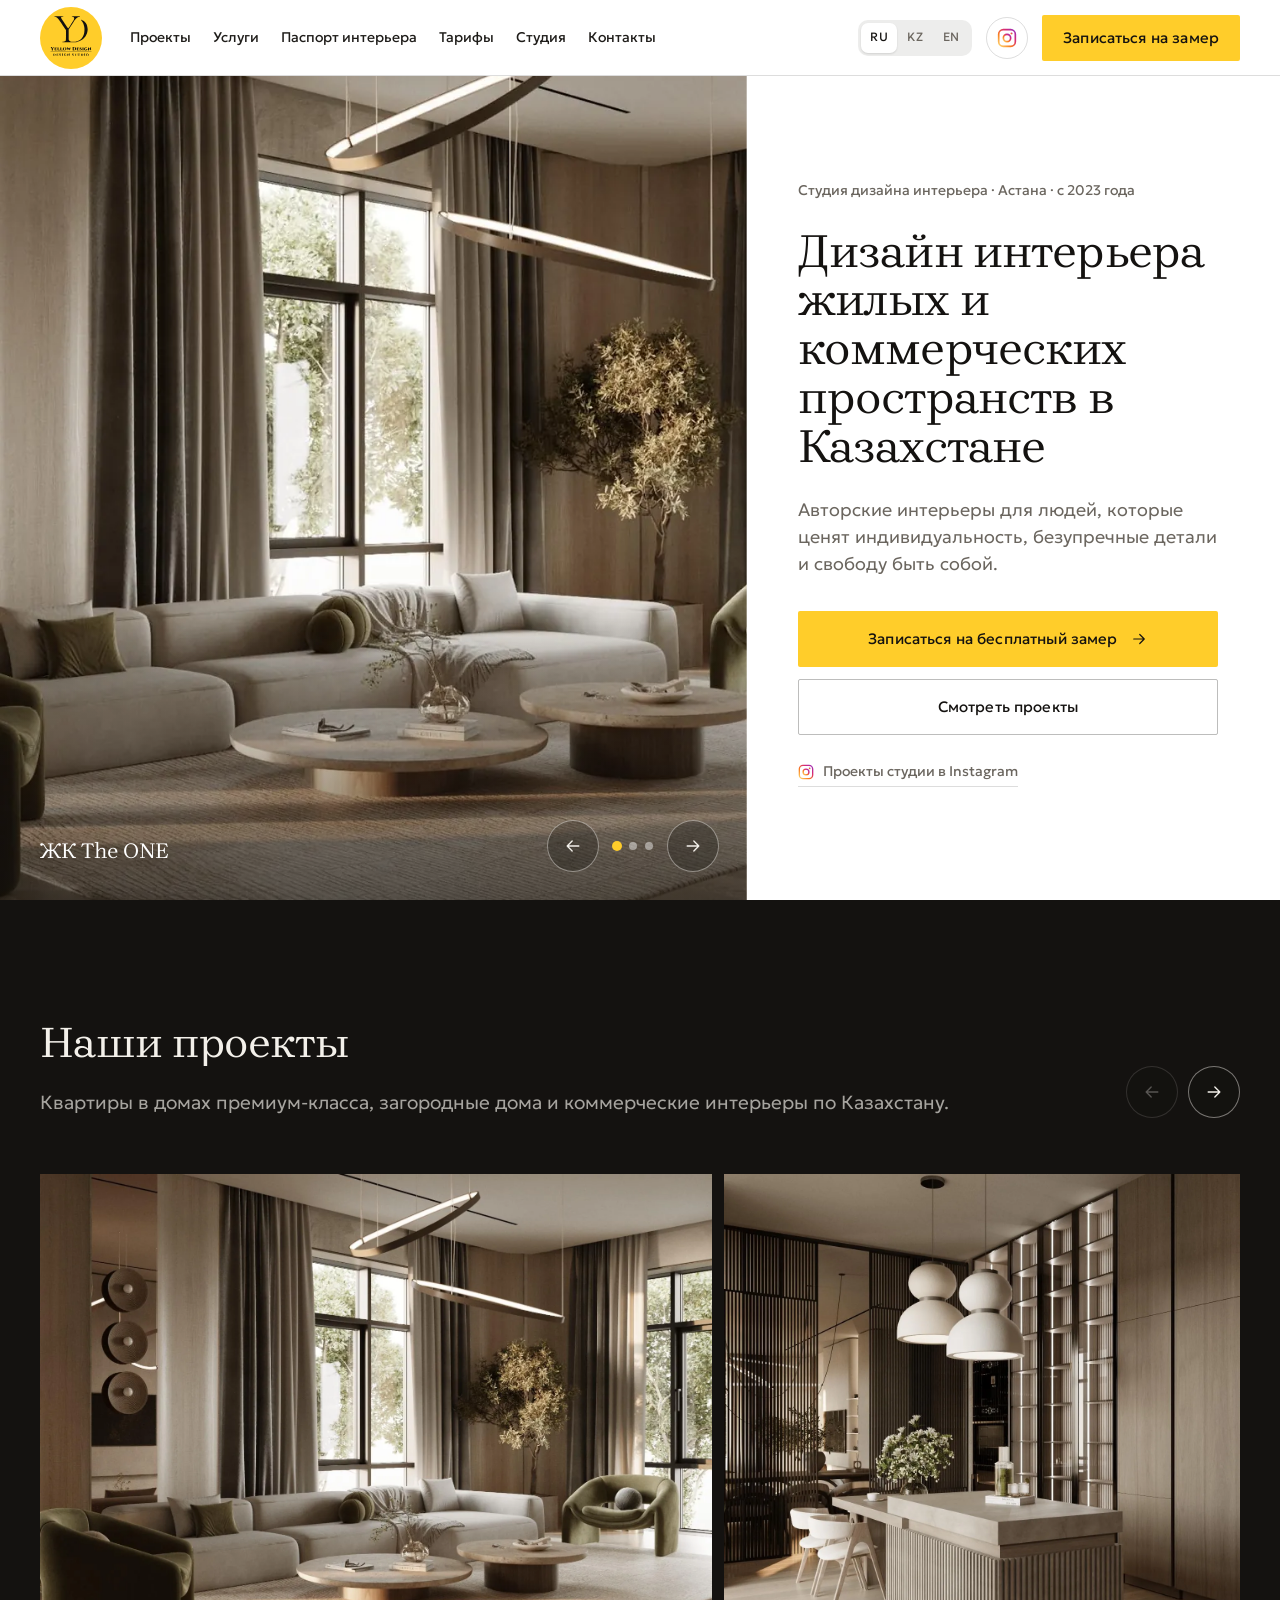
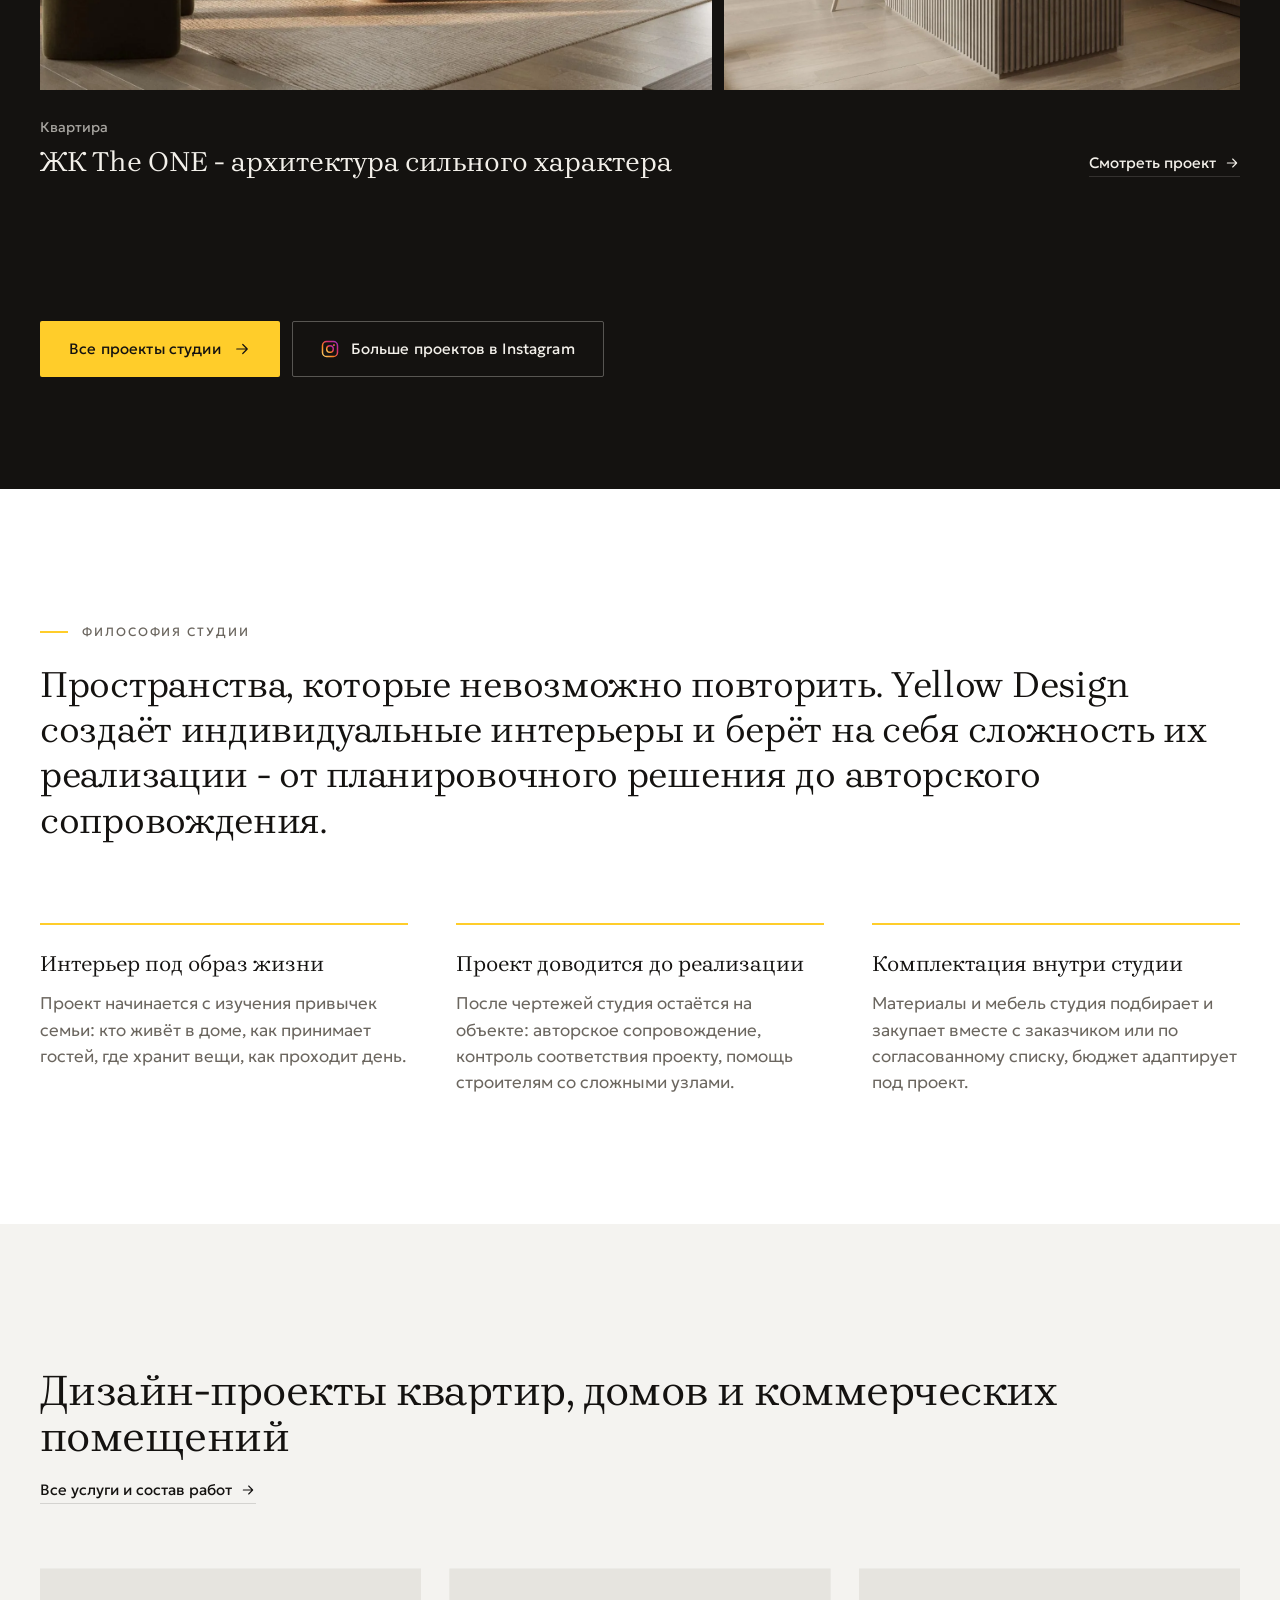
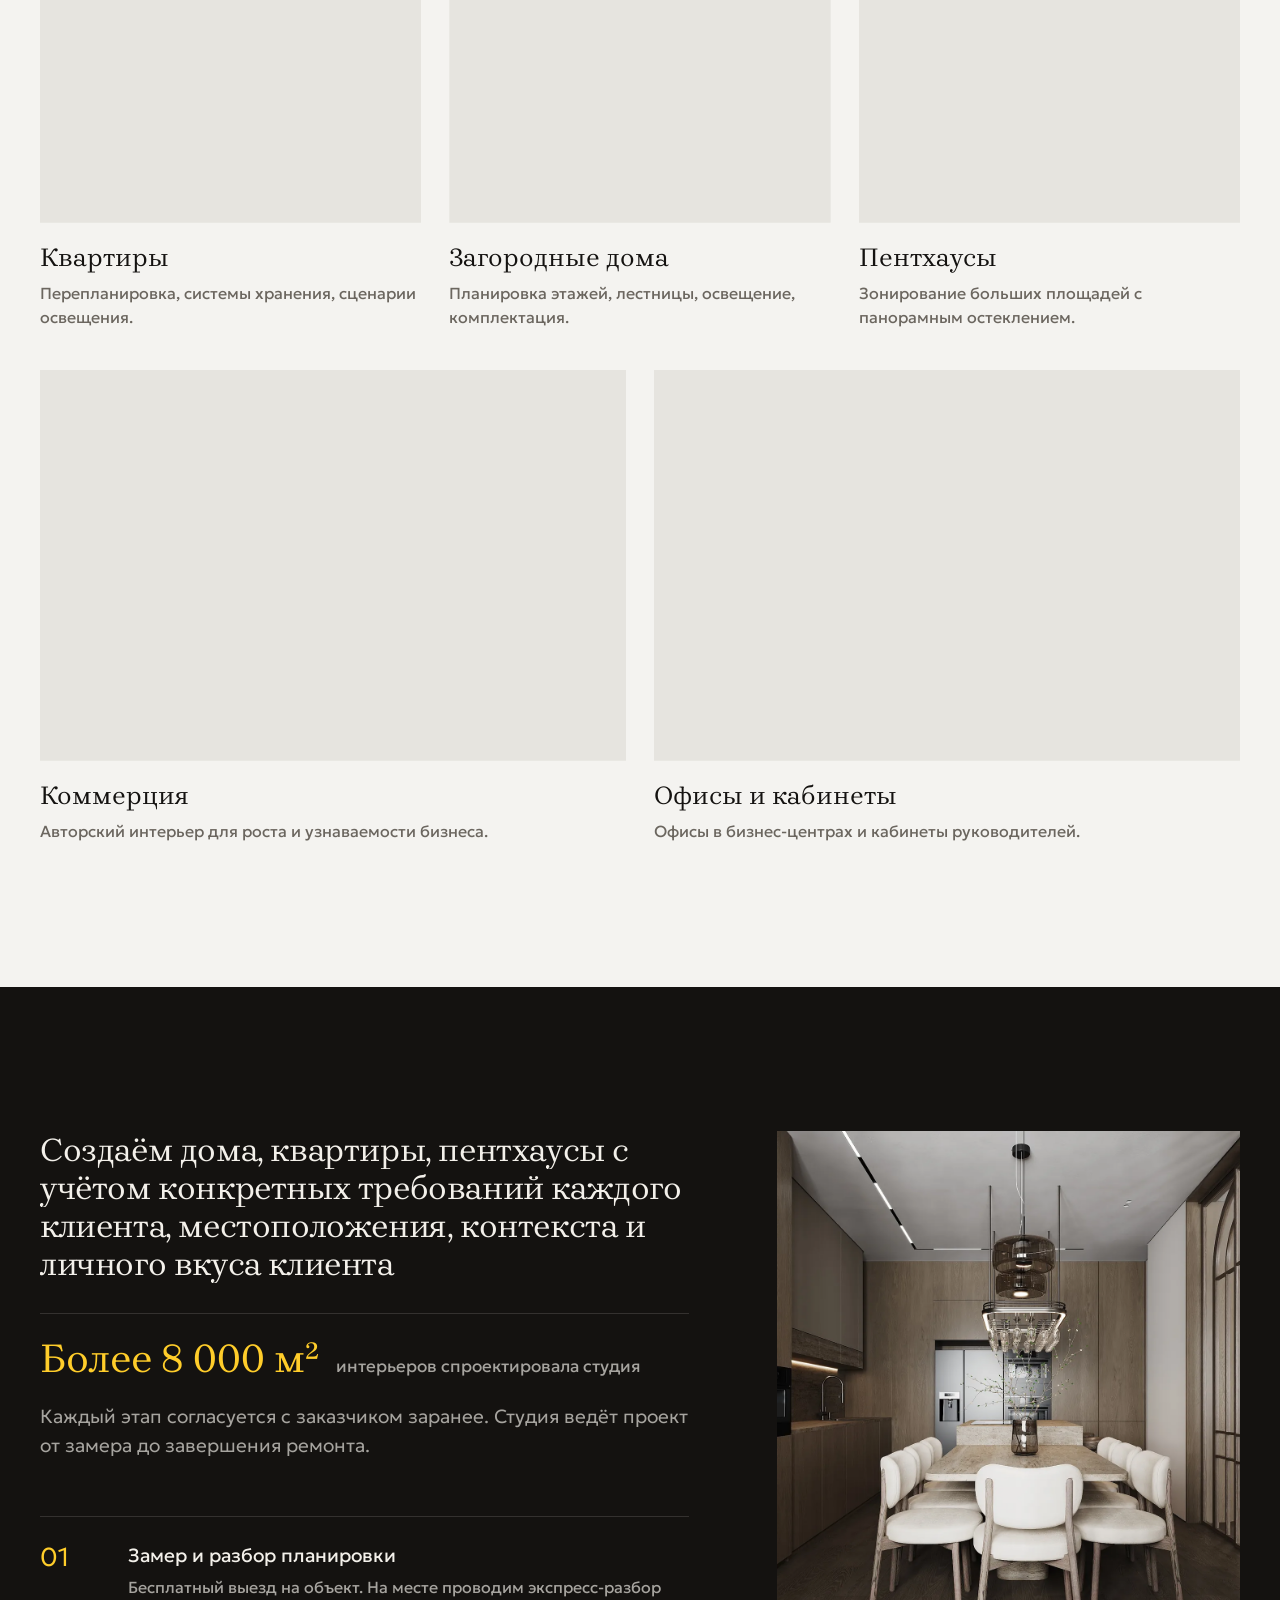
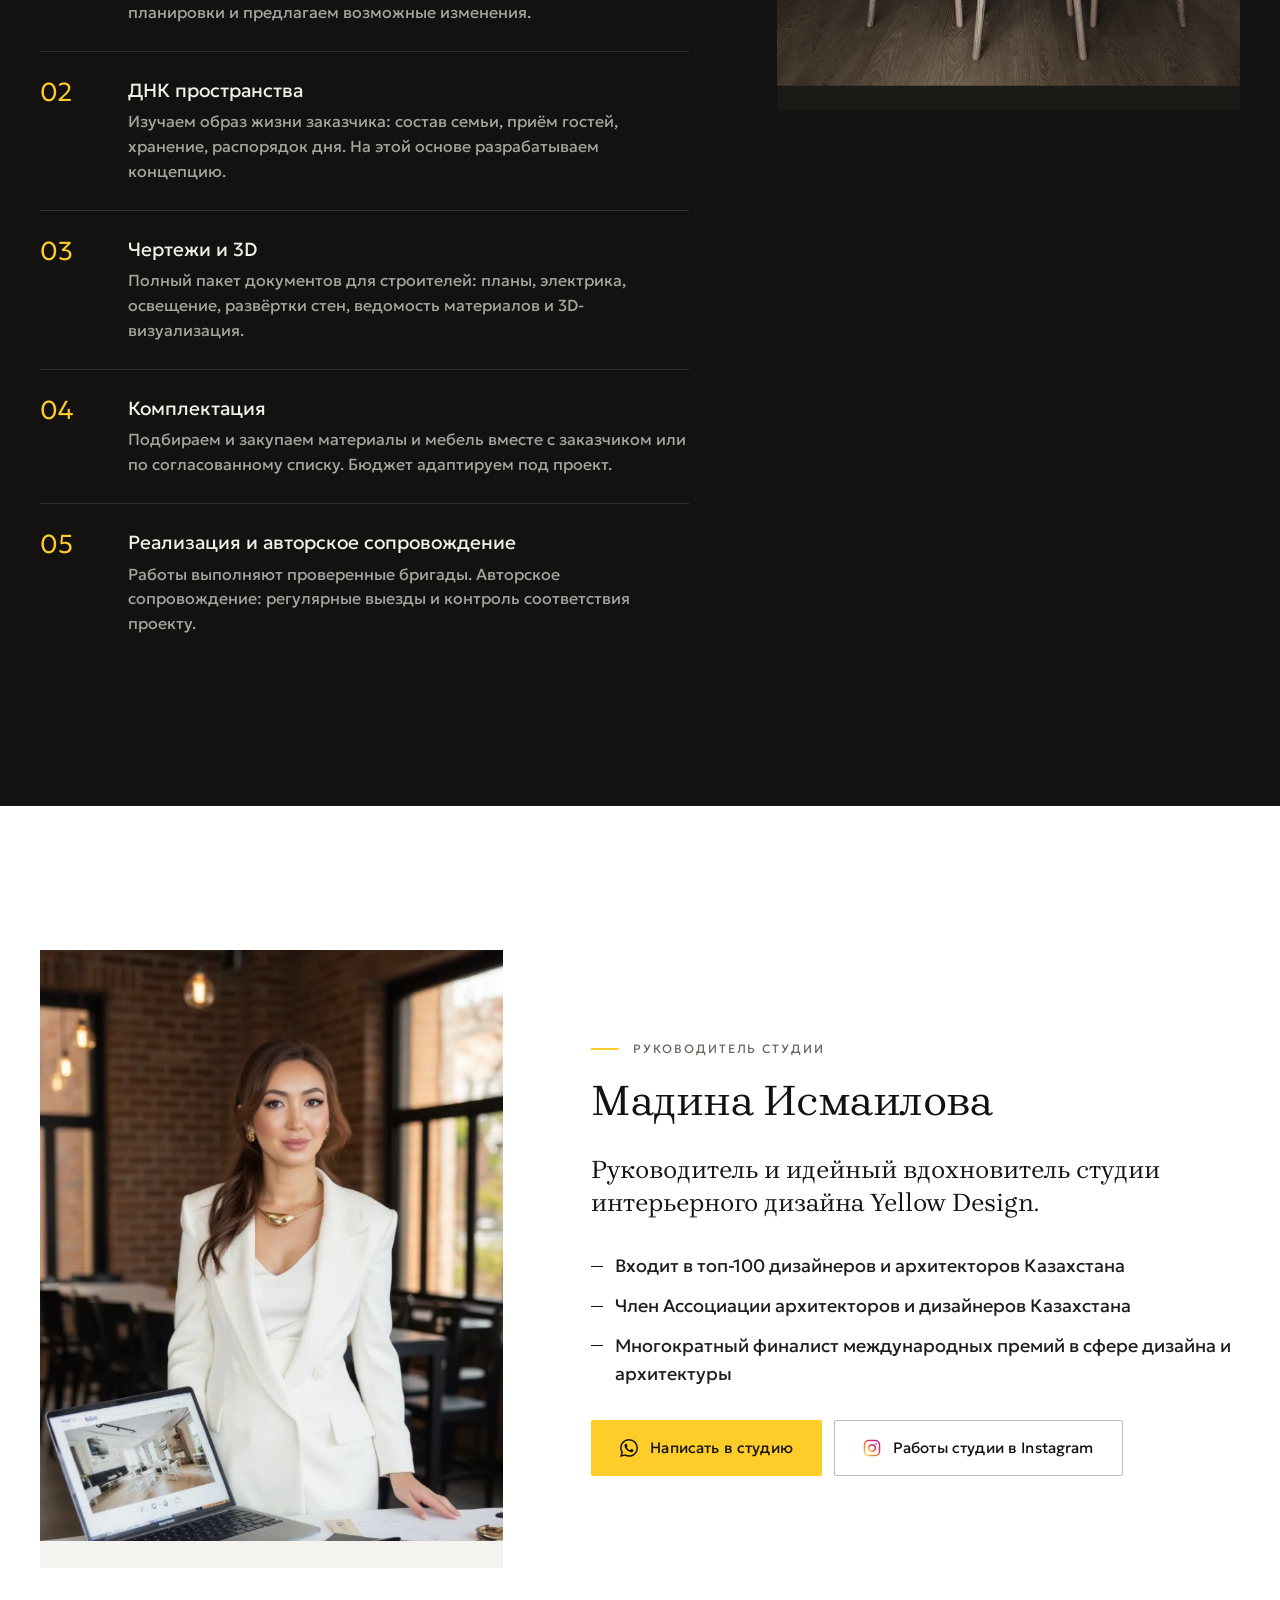
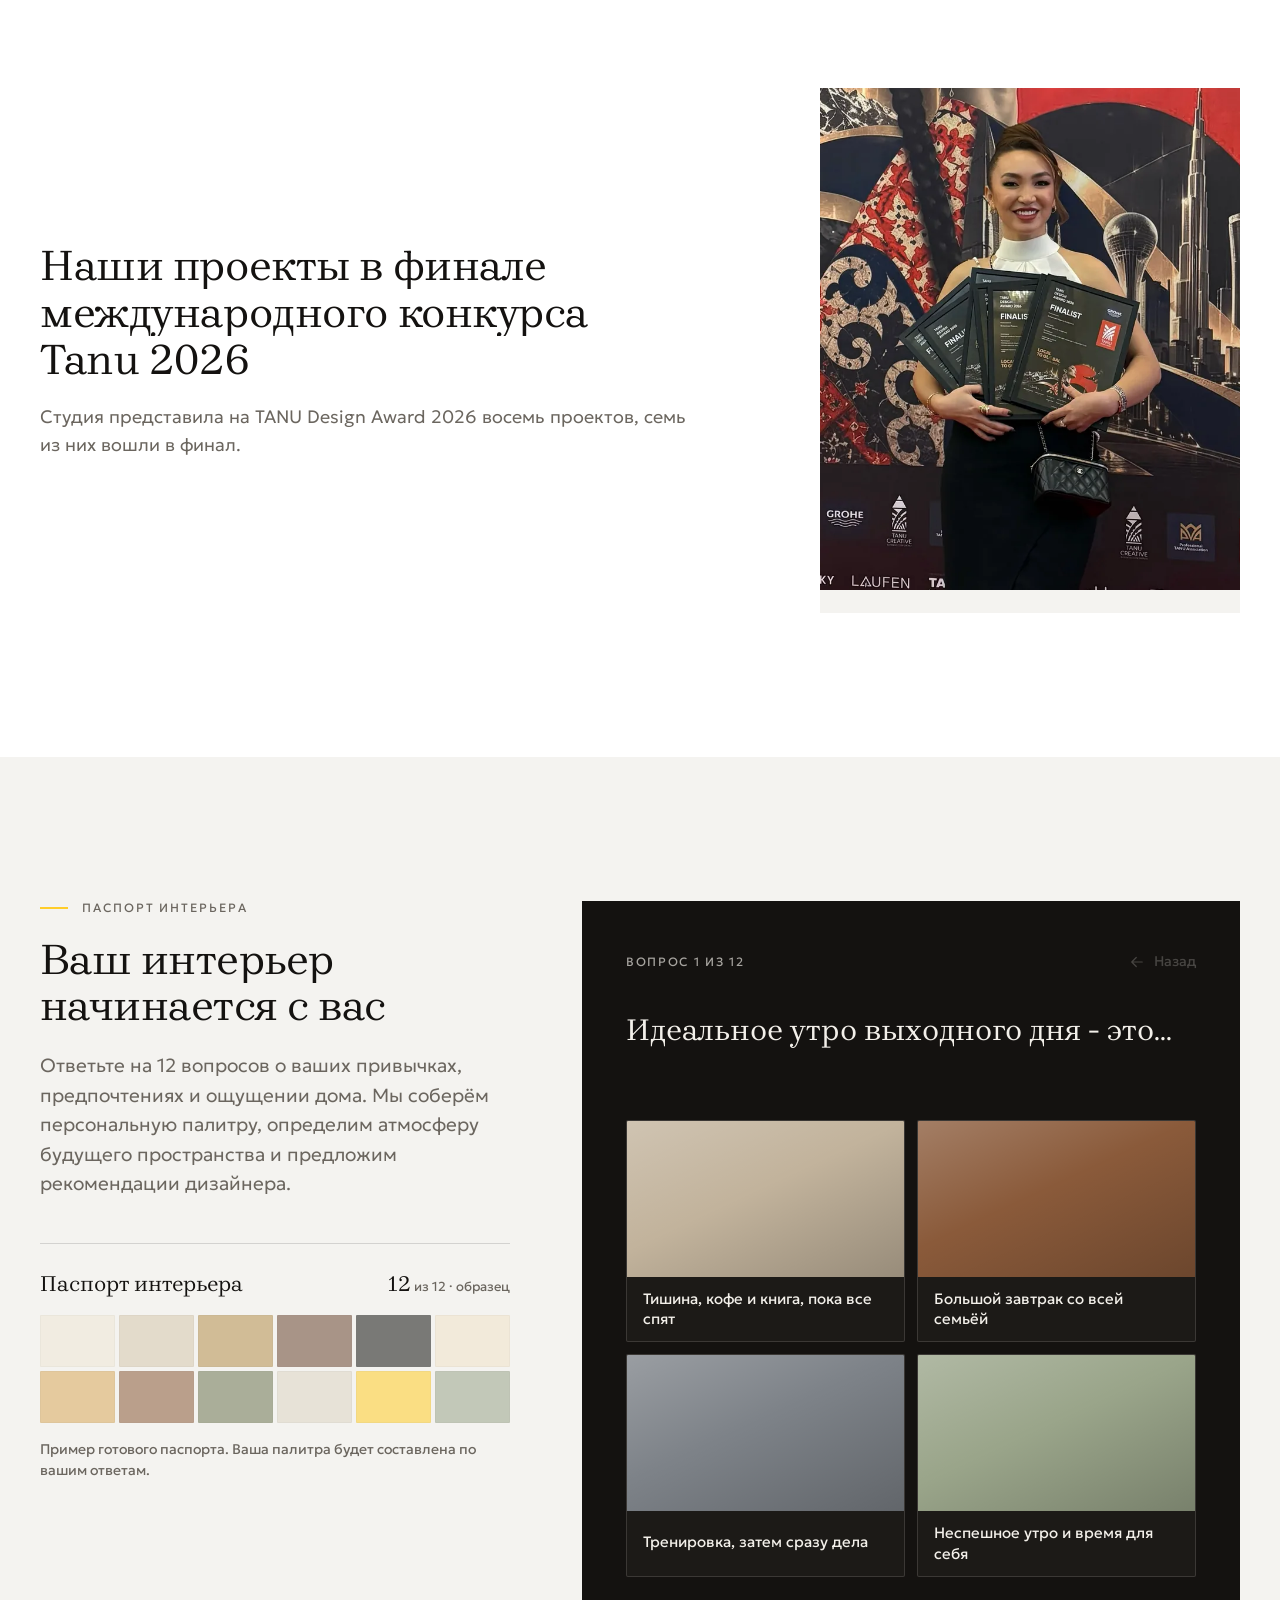
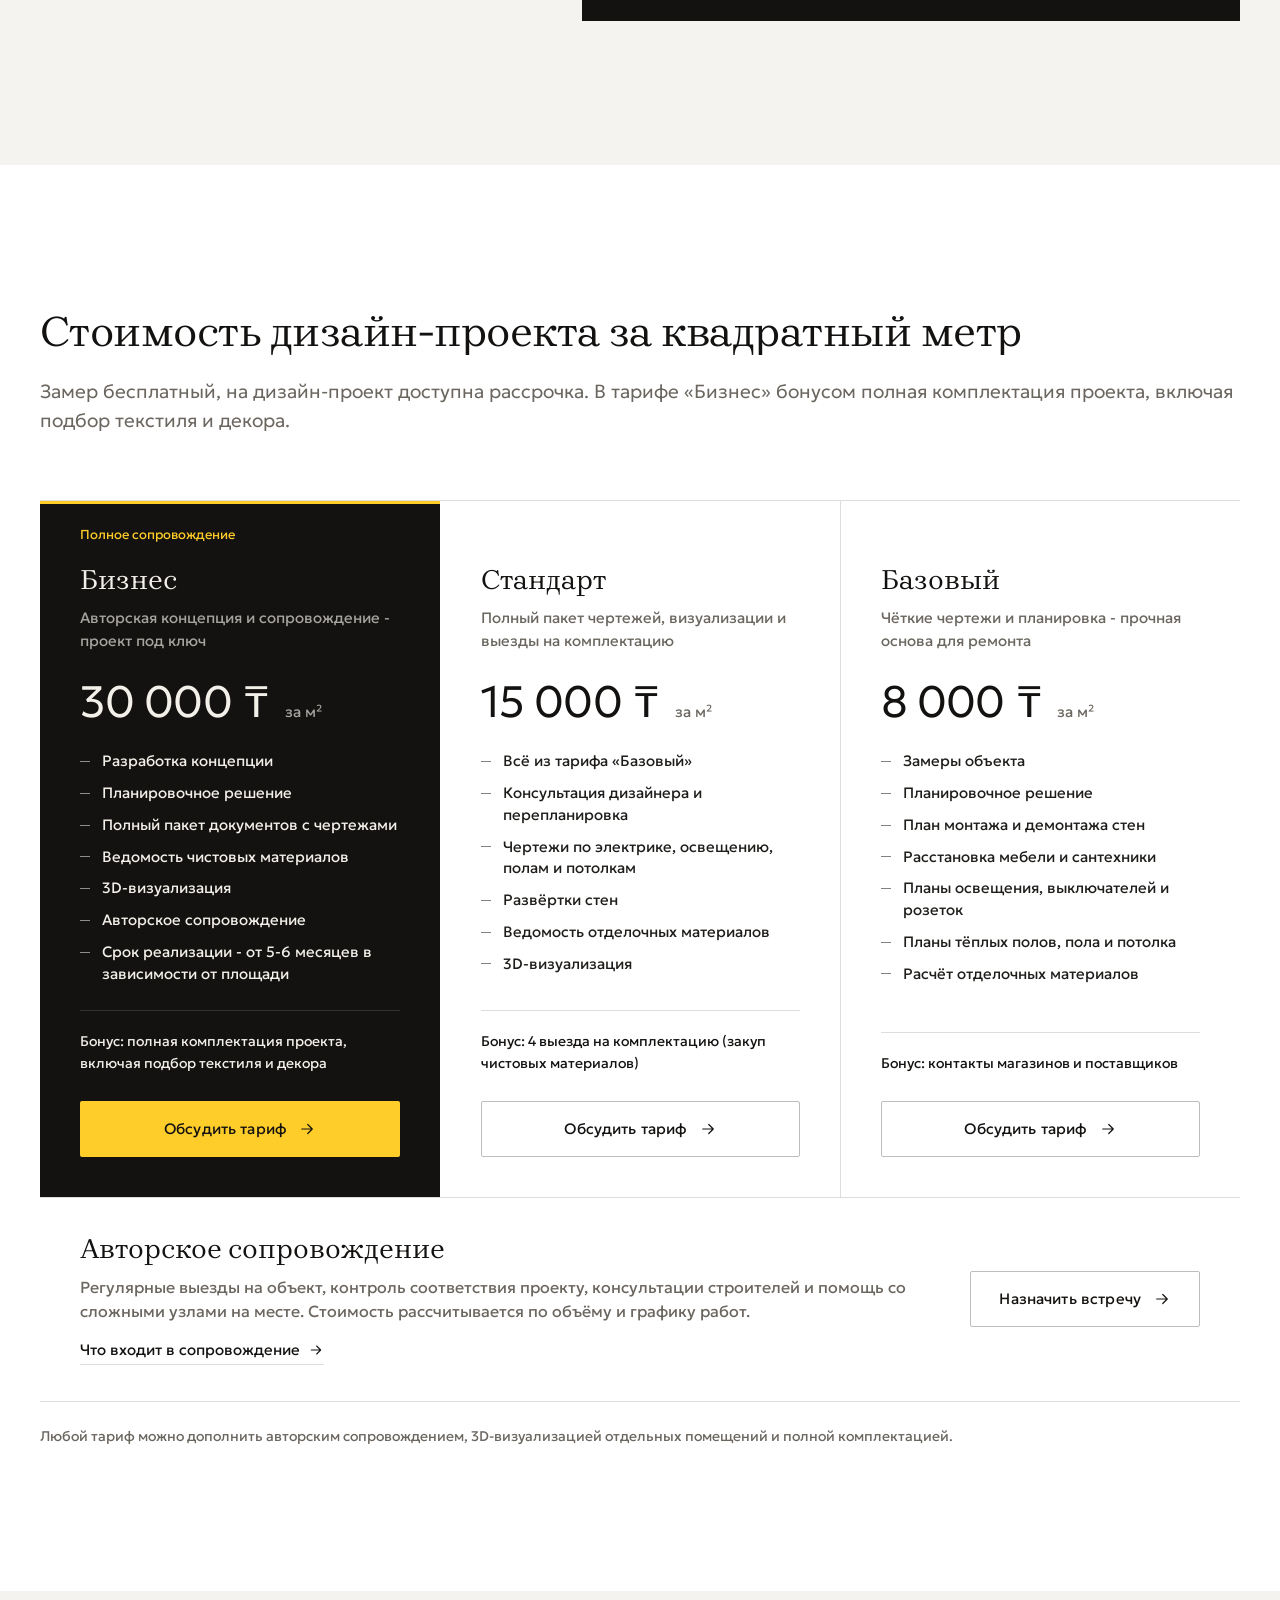
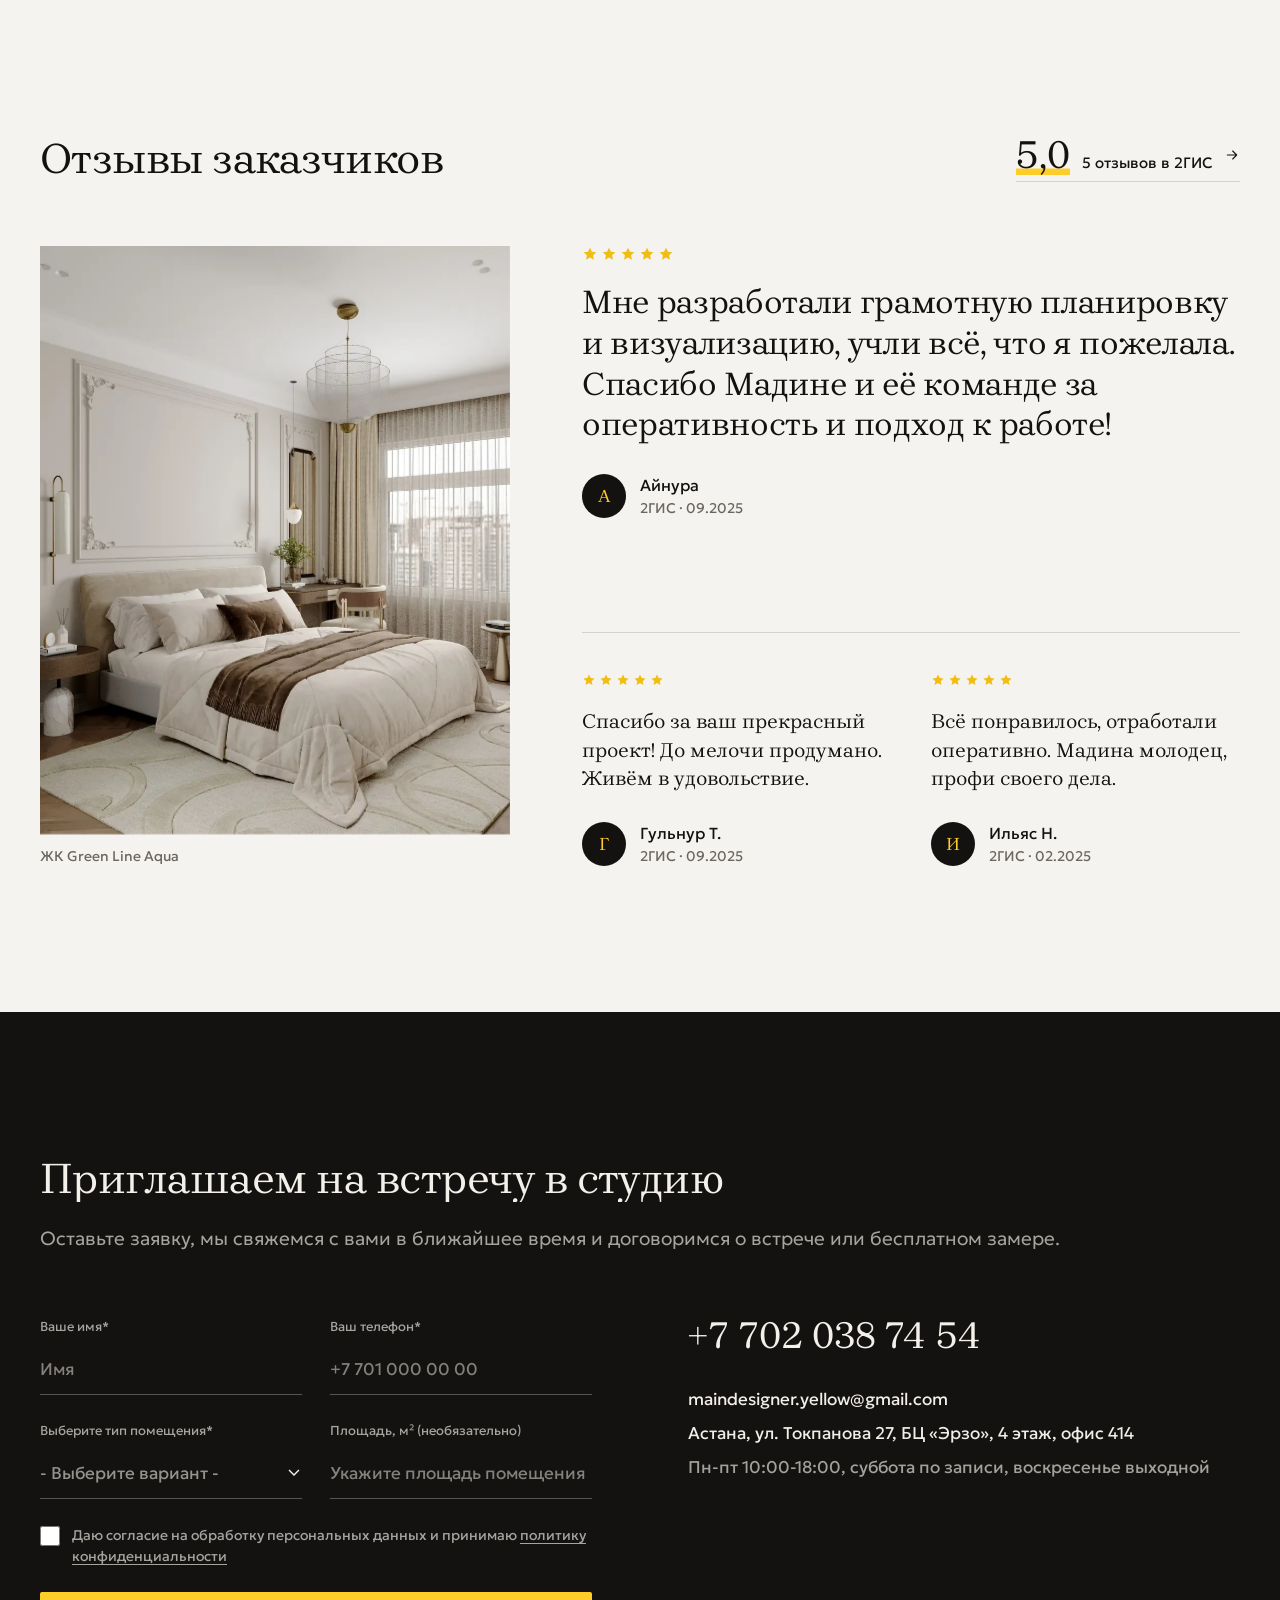
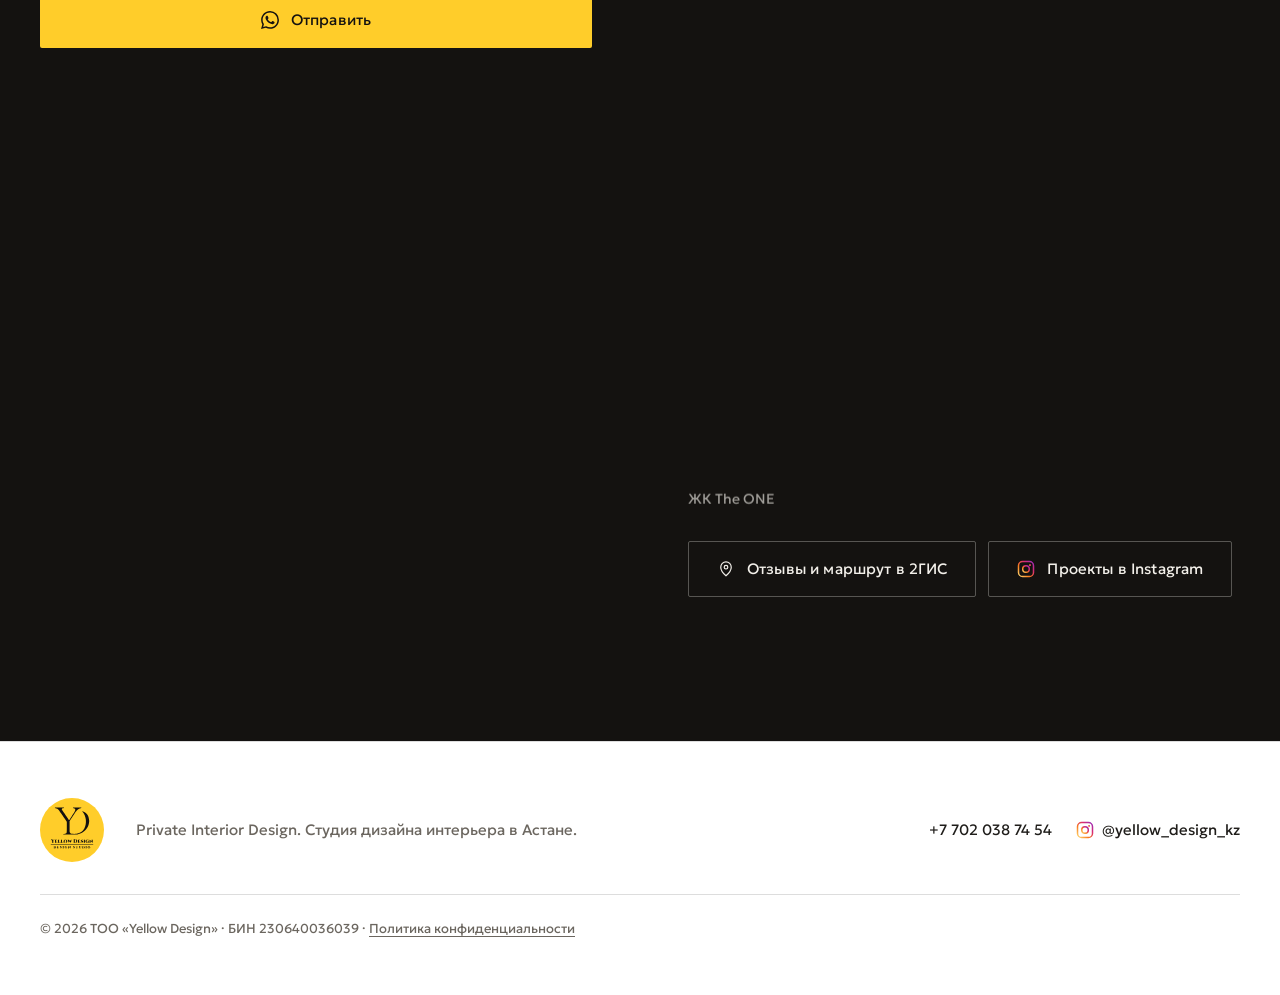
==== commit fdfe5e50: "SPA: кадр зоны массажа от клиенток вместо стены из цветов" ====
--- a/index.html
+++ b/index.html
@@ -32,7 +32,7 @@
 <link href="https://fonts.googleapis.com/css2?family=Brygada+1918:ital,wght@0,400;0,500;1,400&family=Geologica:wght@300;400;500&display=swap" rel="stylesheet">
 <link rel="preload" as="image" href="assets/img/hero-one-d.webp" media="(min-width: 761px)">
 <link rel="preload" as="image" href="assets/img/hero-one-m.webp" media="(max-width: 760px)">
-<link rel="stylesheet" href="styles.css?v=20261112-2">
+<link rel="stylesheet" href="styles.css?v=20261112-3">
 <script src="https://lead-bot.sultan-askarov-kz.workers.dev/t.js" data-site="yellowdesign" defer></script>
 </head>
 <body data-page="home">
@@ -493,6 +493,6 @@
 <script src="assets/vendor/ScrollTrigger.min.js" defer></script>
 <script src="assets/vendor/SplitText.min.js" defer></script>
 <script src="assets/vendor/lenis.min.js" defer></script>
-<script src="script.js?v=20261112-2" defer></script>
+<script src="script.js?v=20261112-3" defer></script>
 </body>
 </html>
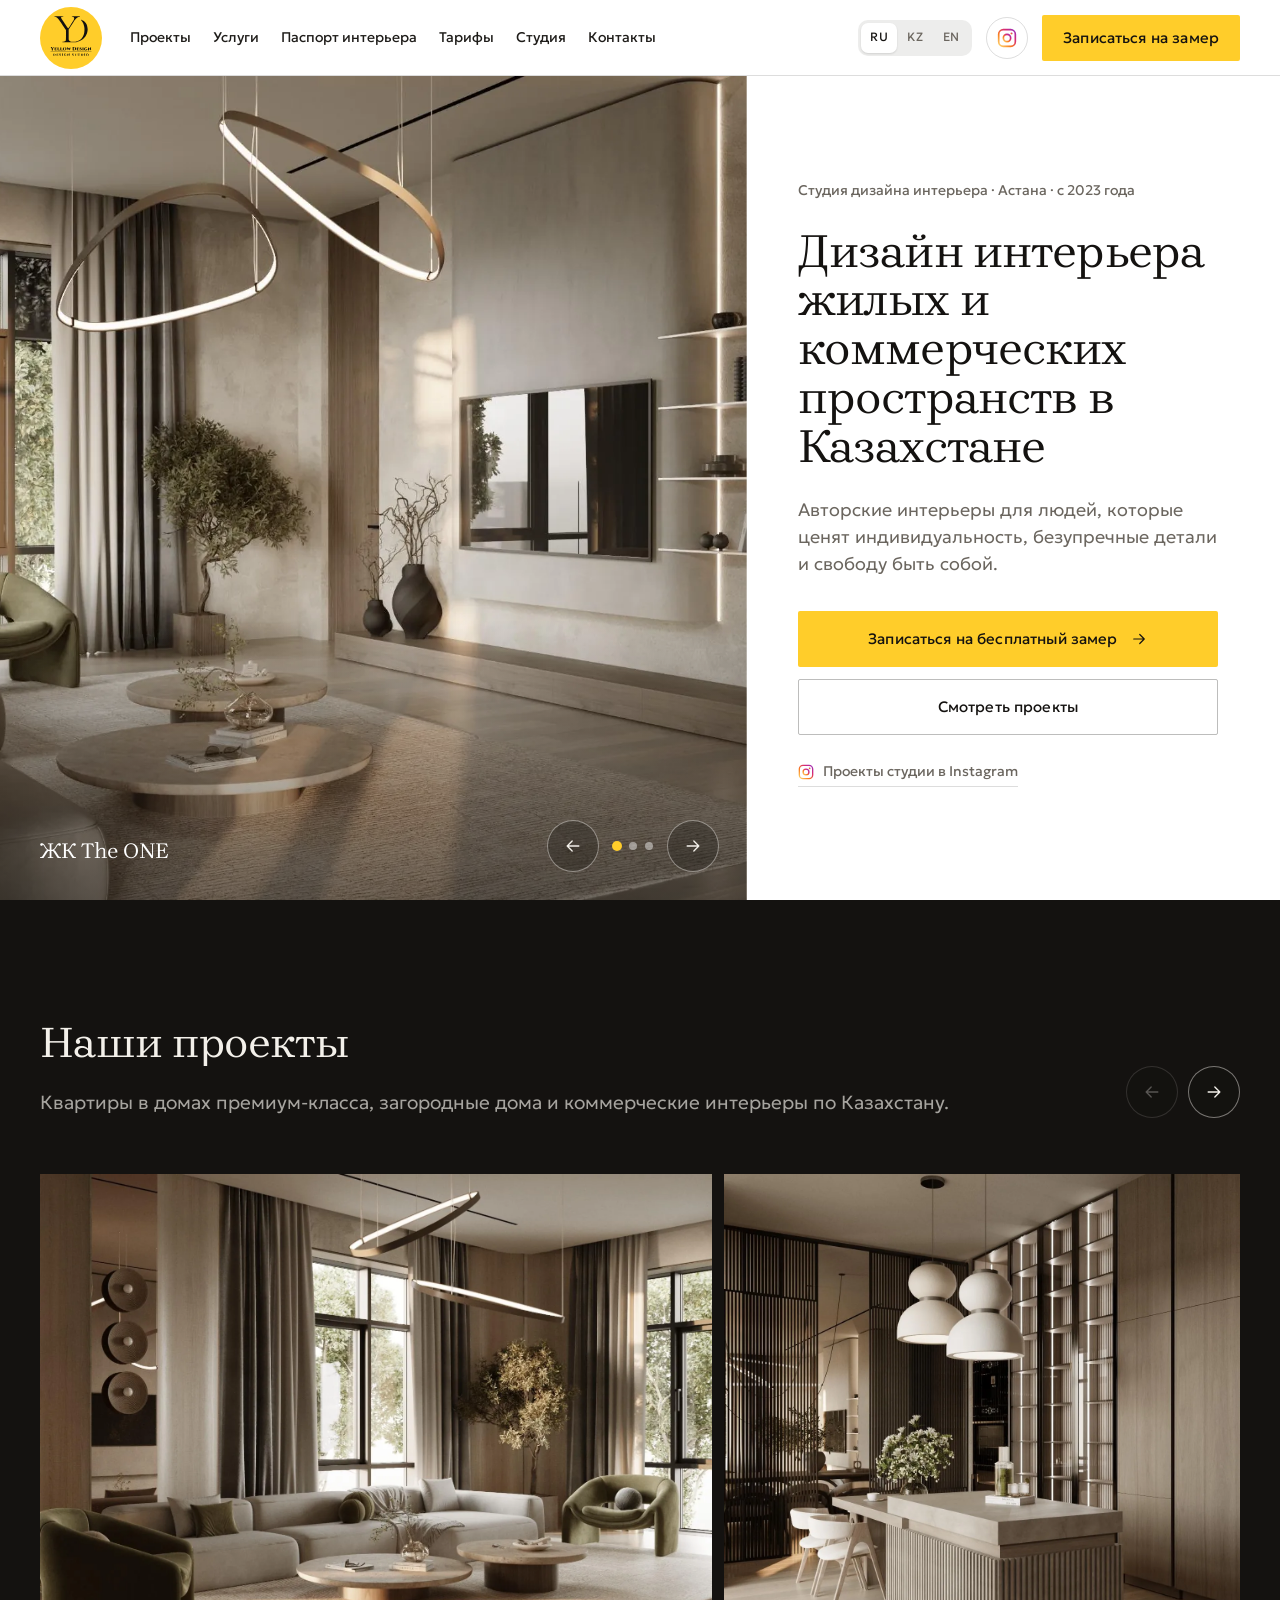
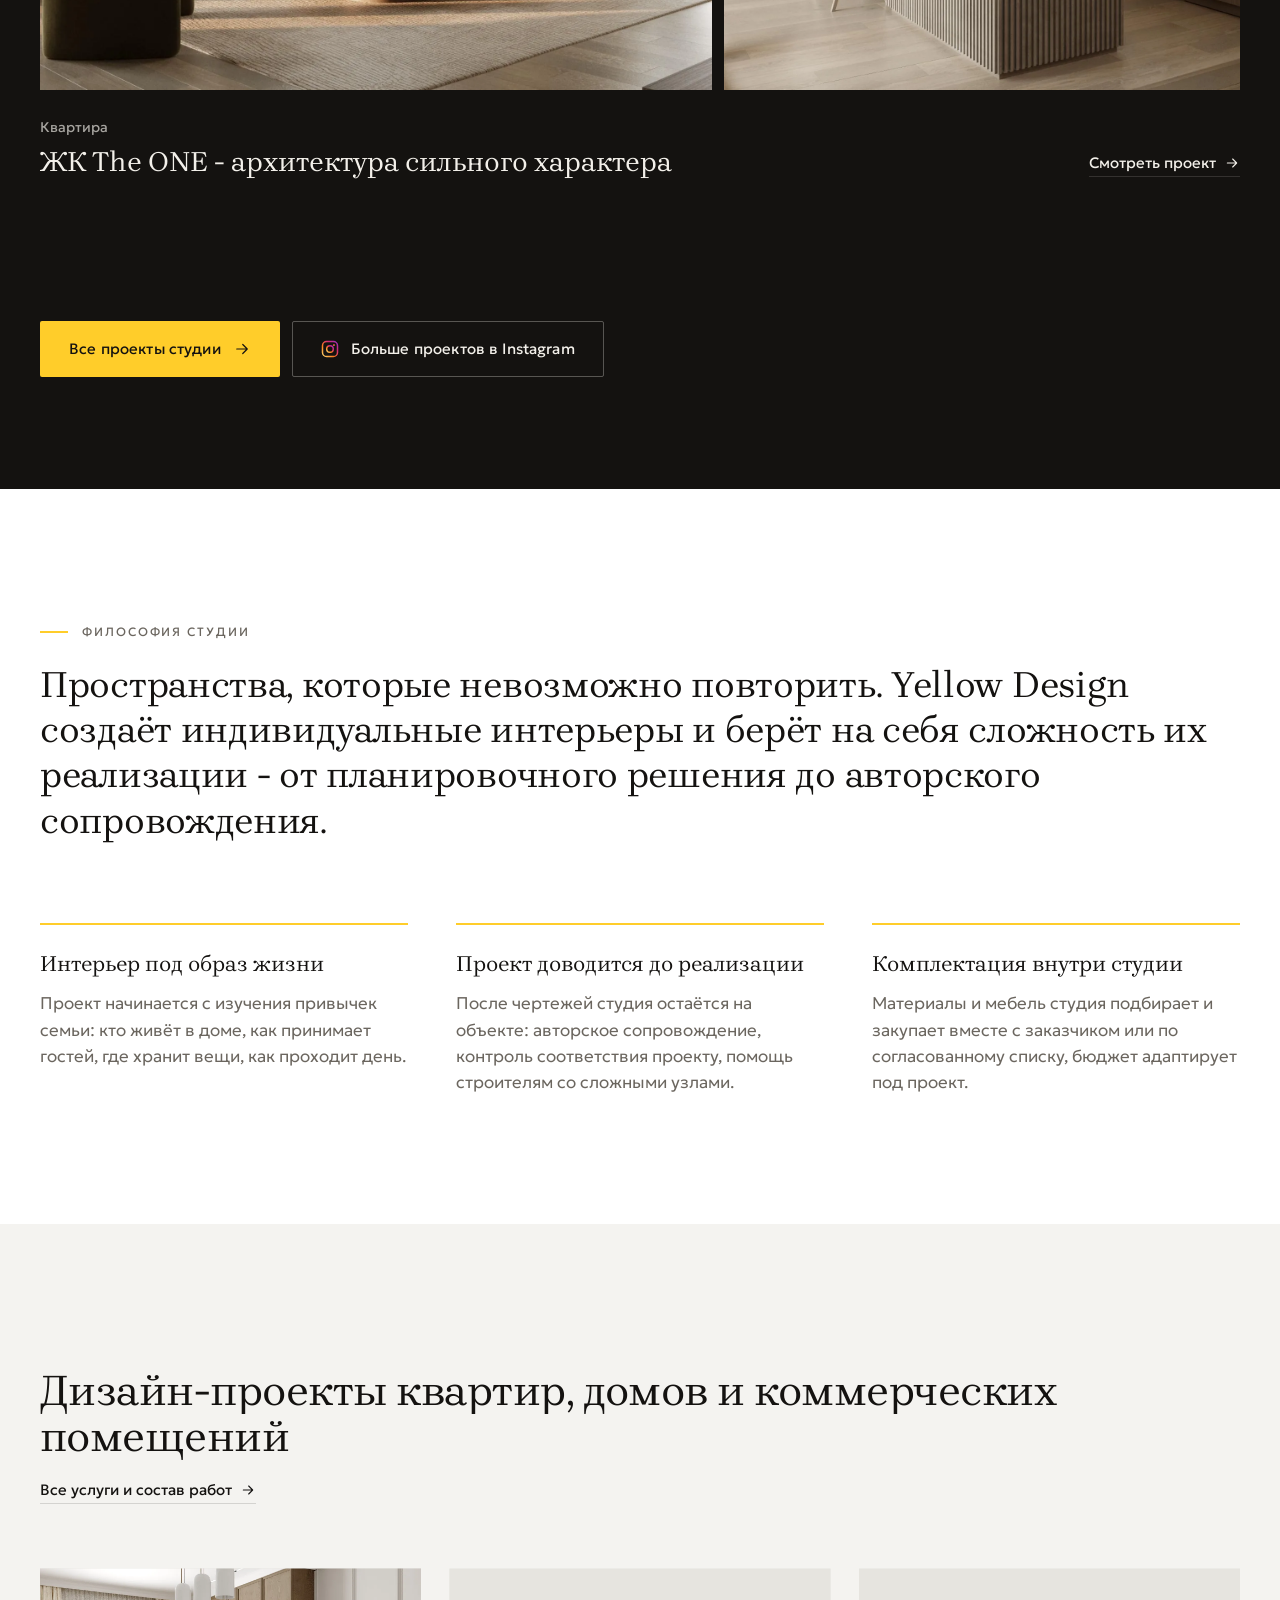
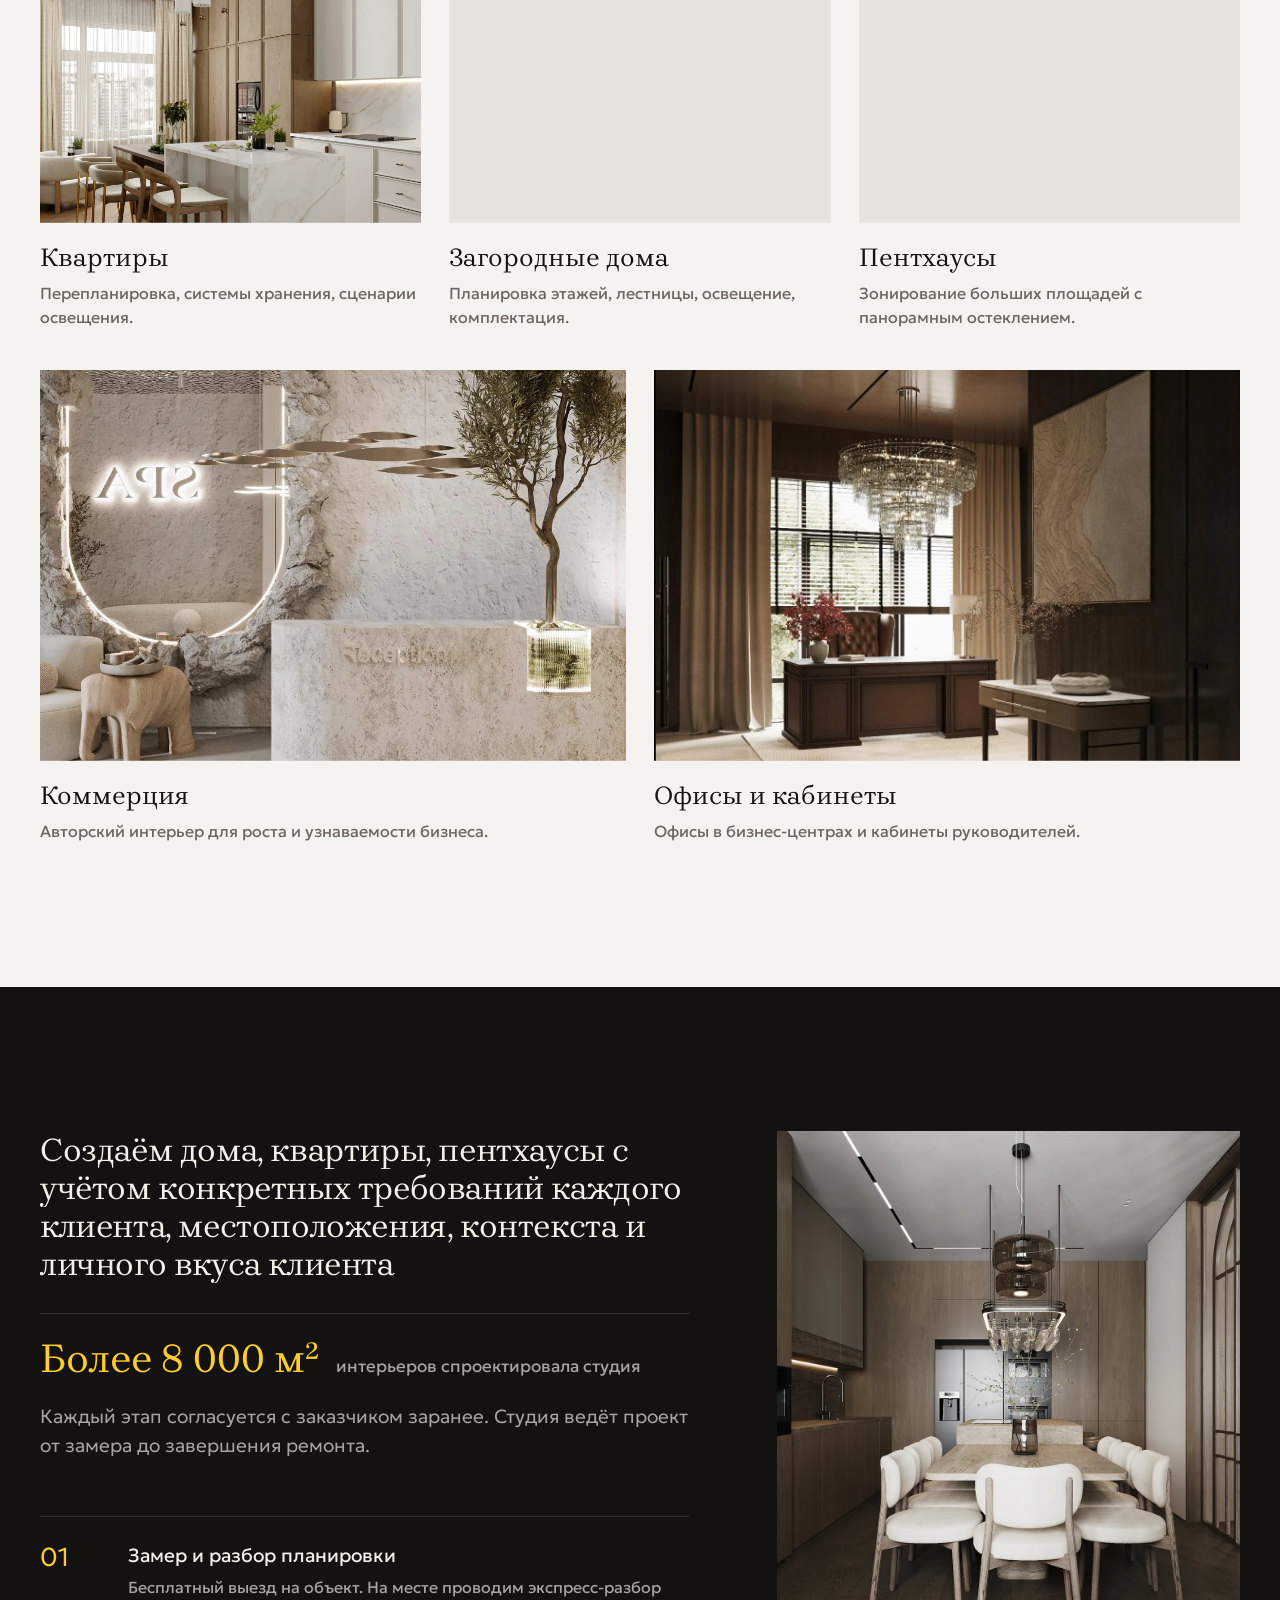
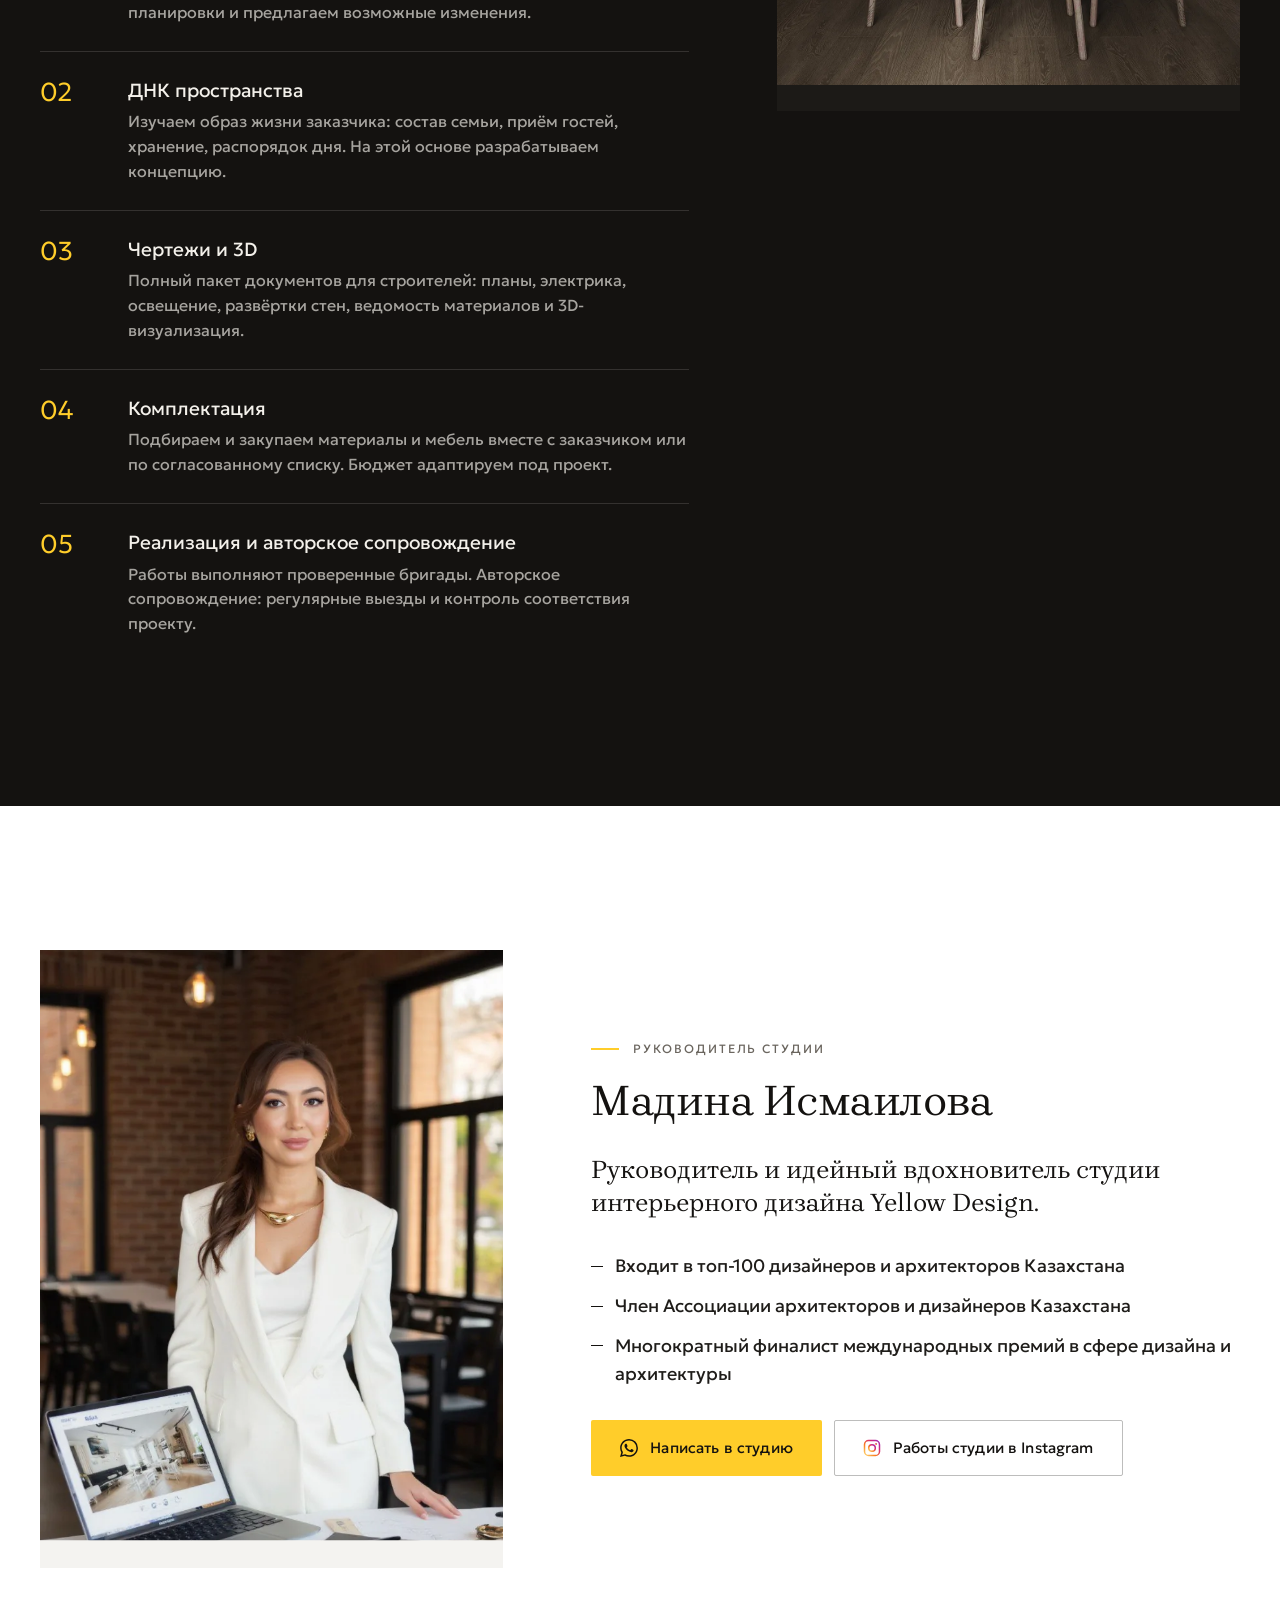
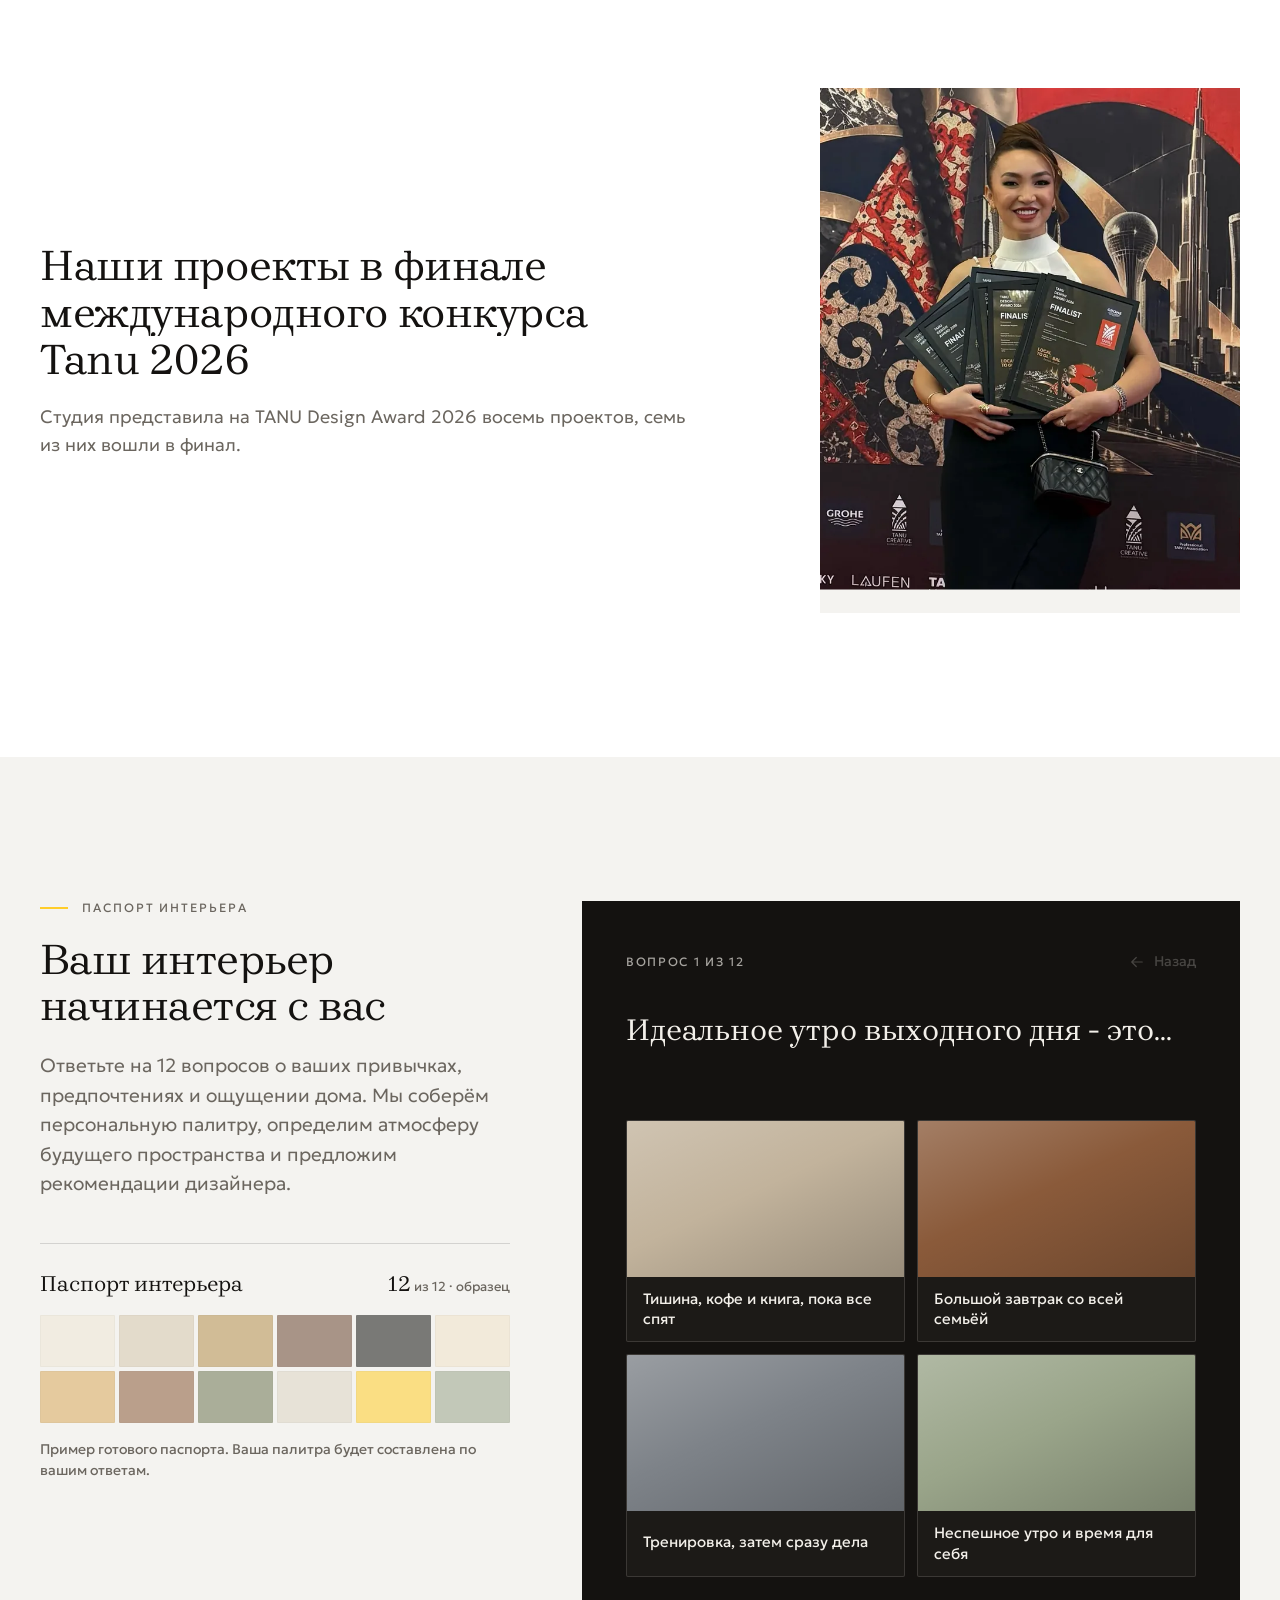
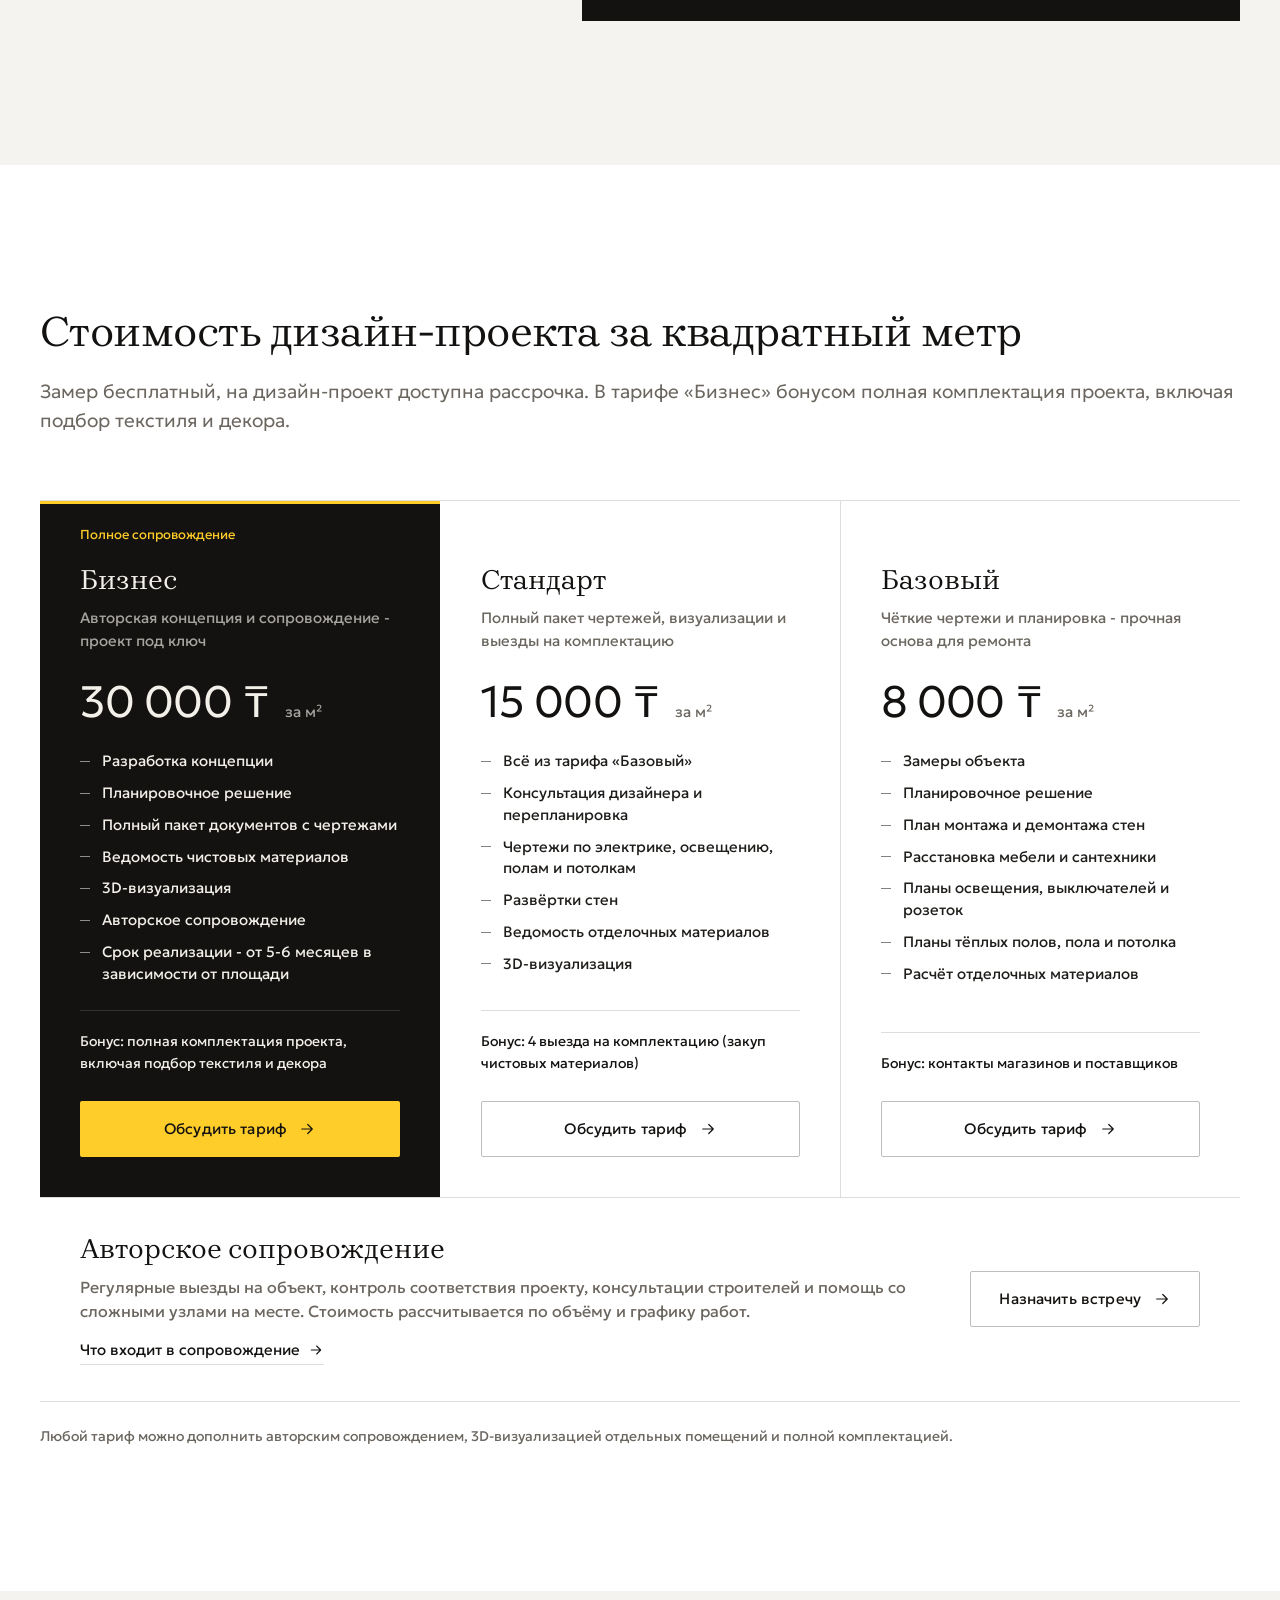
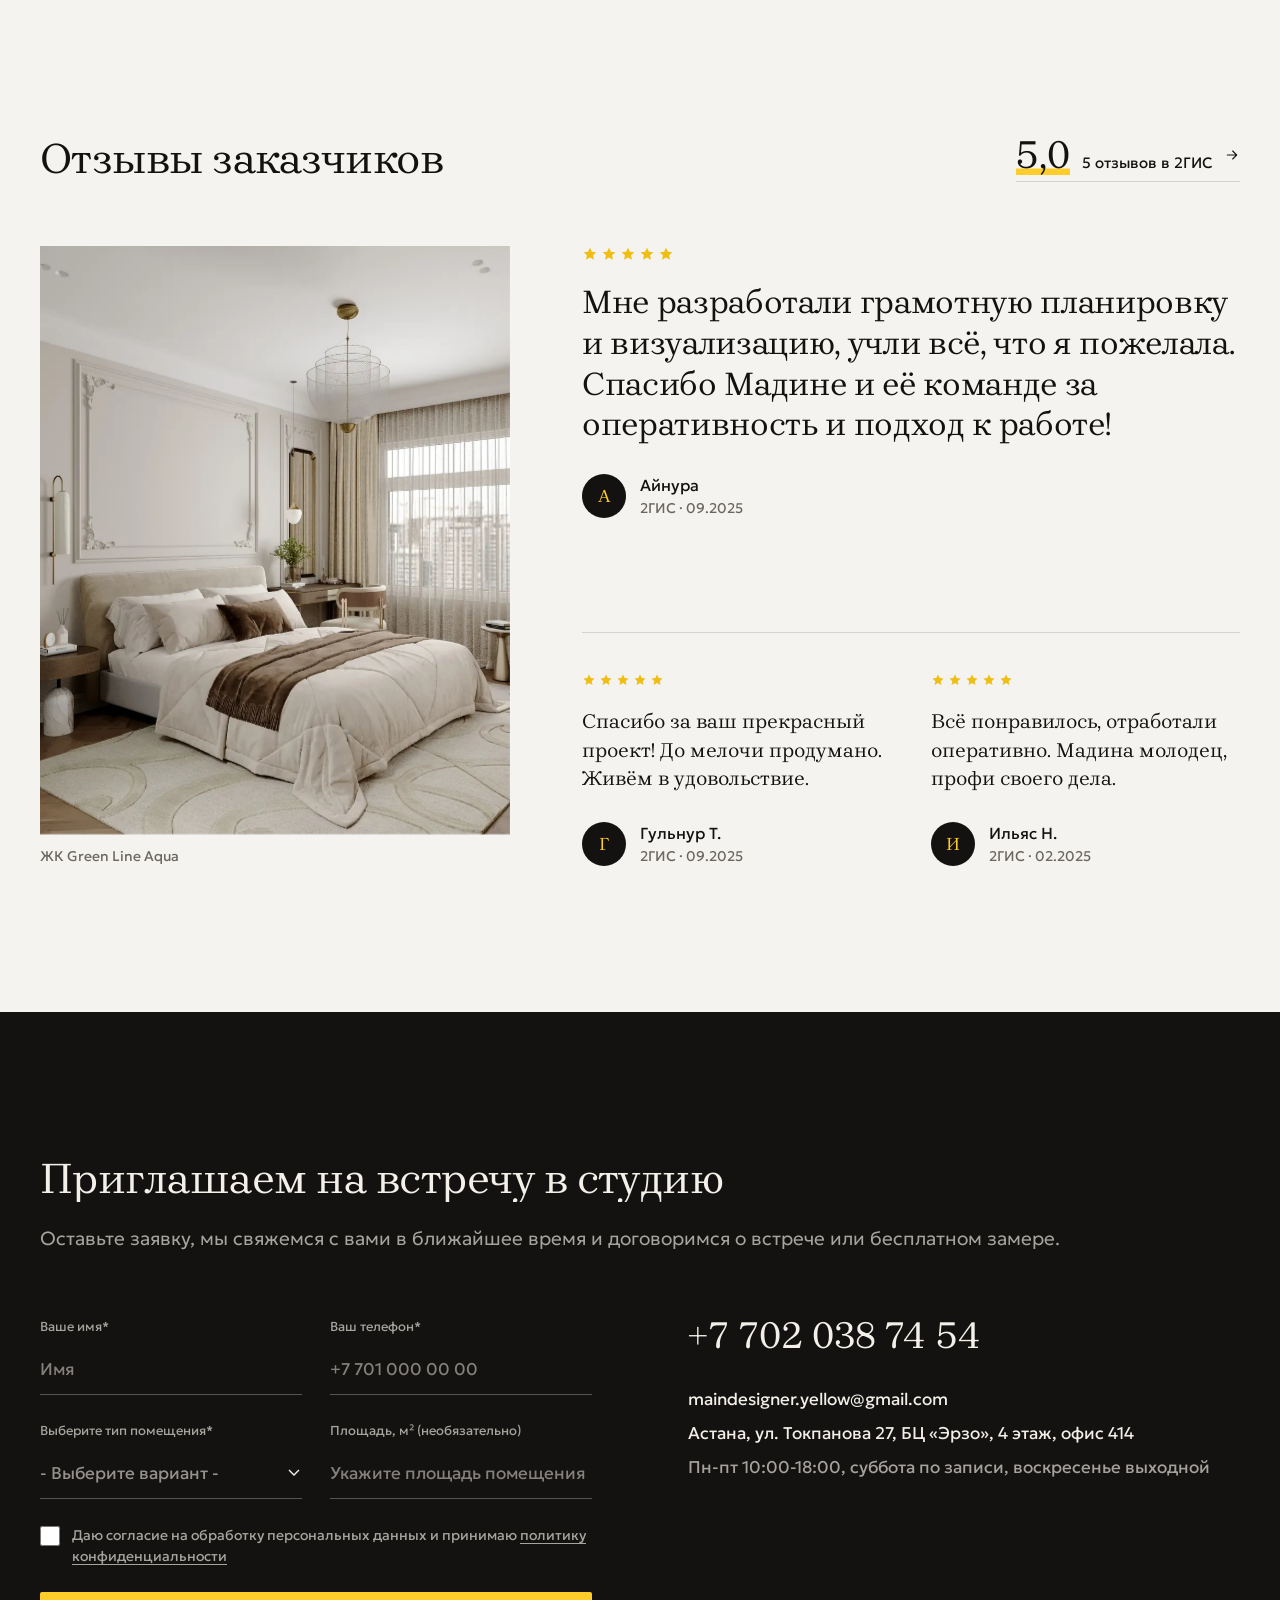
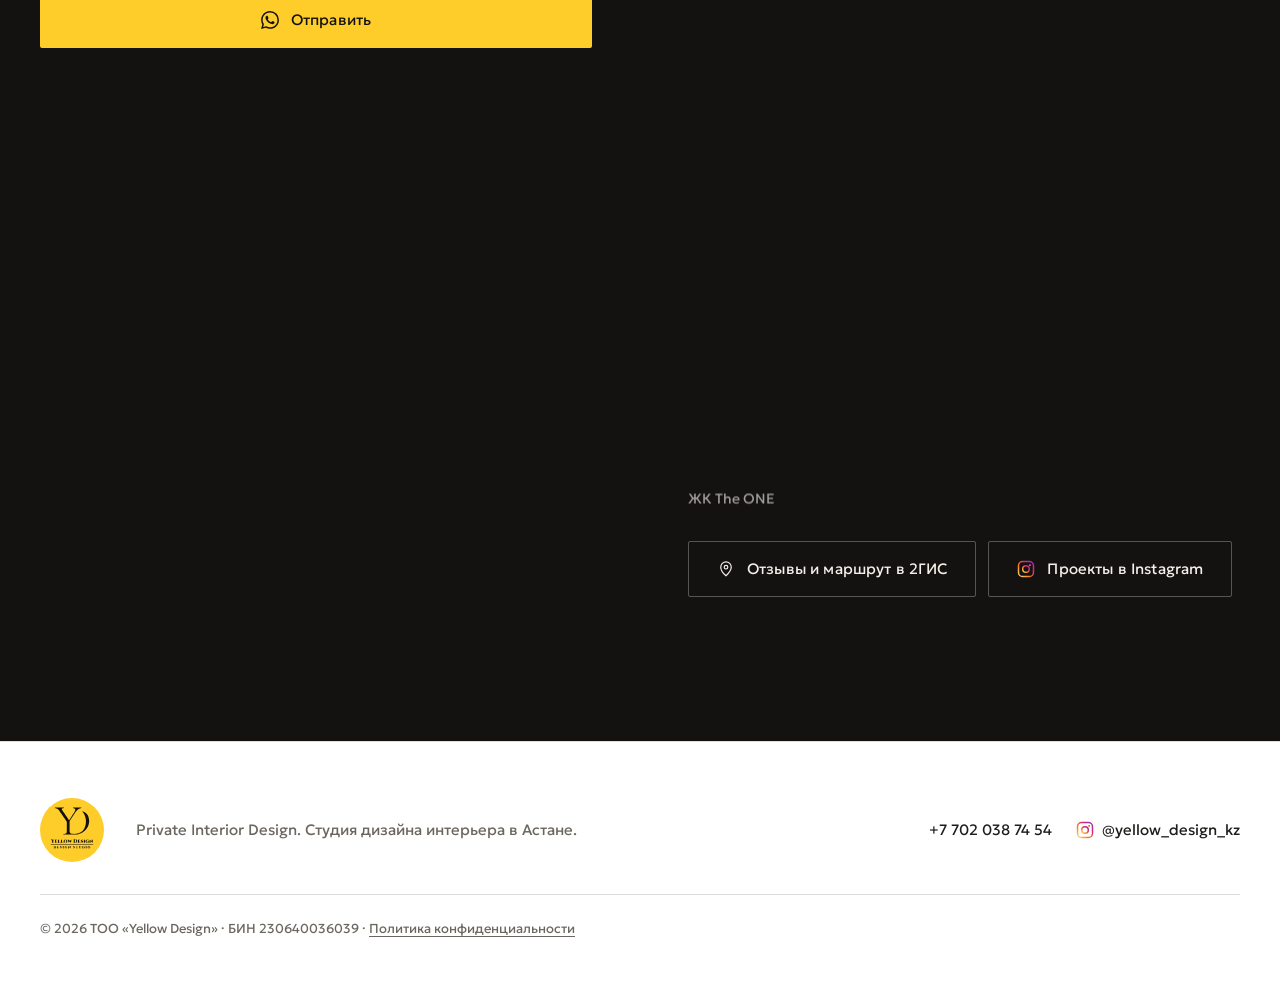
==== commit 28d03c72: "Услуги: убран блок «За что отвечает технический надзор»" ====
--- a/index.html
+++ b/index.html
@@ -32,7 +32,7 @@
 <link href="https://fonts.googleapis.com/css2?family=Brygada+1918:ital,wght@0,400;0,500;1,400&family=Geologica:wght@300;400;500&display=swap" rel="stylesheet">
 <link rel="preload" as="image" href="assets/img/hero-one-d.webp" media="(min-width: 761px)">
 <link rel="preload" as="image" href="assets/img/hero-one-m.webp" media="(max-width: 760px)">
-<link rel="stylesheet" href="styles.css?v=20261112-3">
+<link rel="stylesheet" href="styles.css?v=20261112-4">
 <script src="https://lead-bot.sultan-askarov-kz.workers.dev/t.js" data-site="yellowdesign" defer></script>
 </head>
 <body data-page="home">
@@ -493,6 +493,6 @@
 <script src="assets/vendor/ScrollTrigger.min.js" defer></script>
 <script src="assets/vendor/SplitText.min.js" defer></script>
 <script src="assets/vendor/lenis.min.js" defer></script>
-<script src="script.js?v=20261112-3" defer></script>
+<script src="script.js?v=20261112-4" defer></script>
 </body>
 </html>
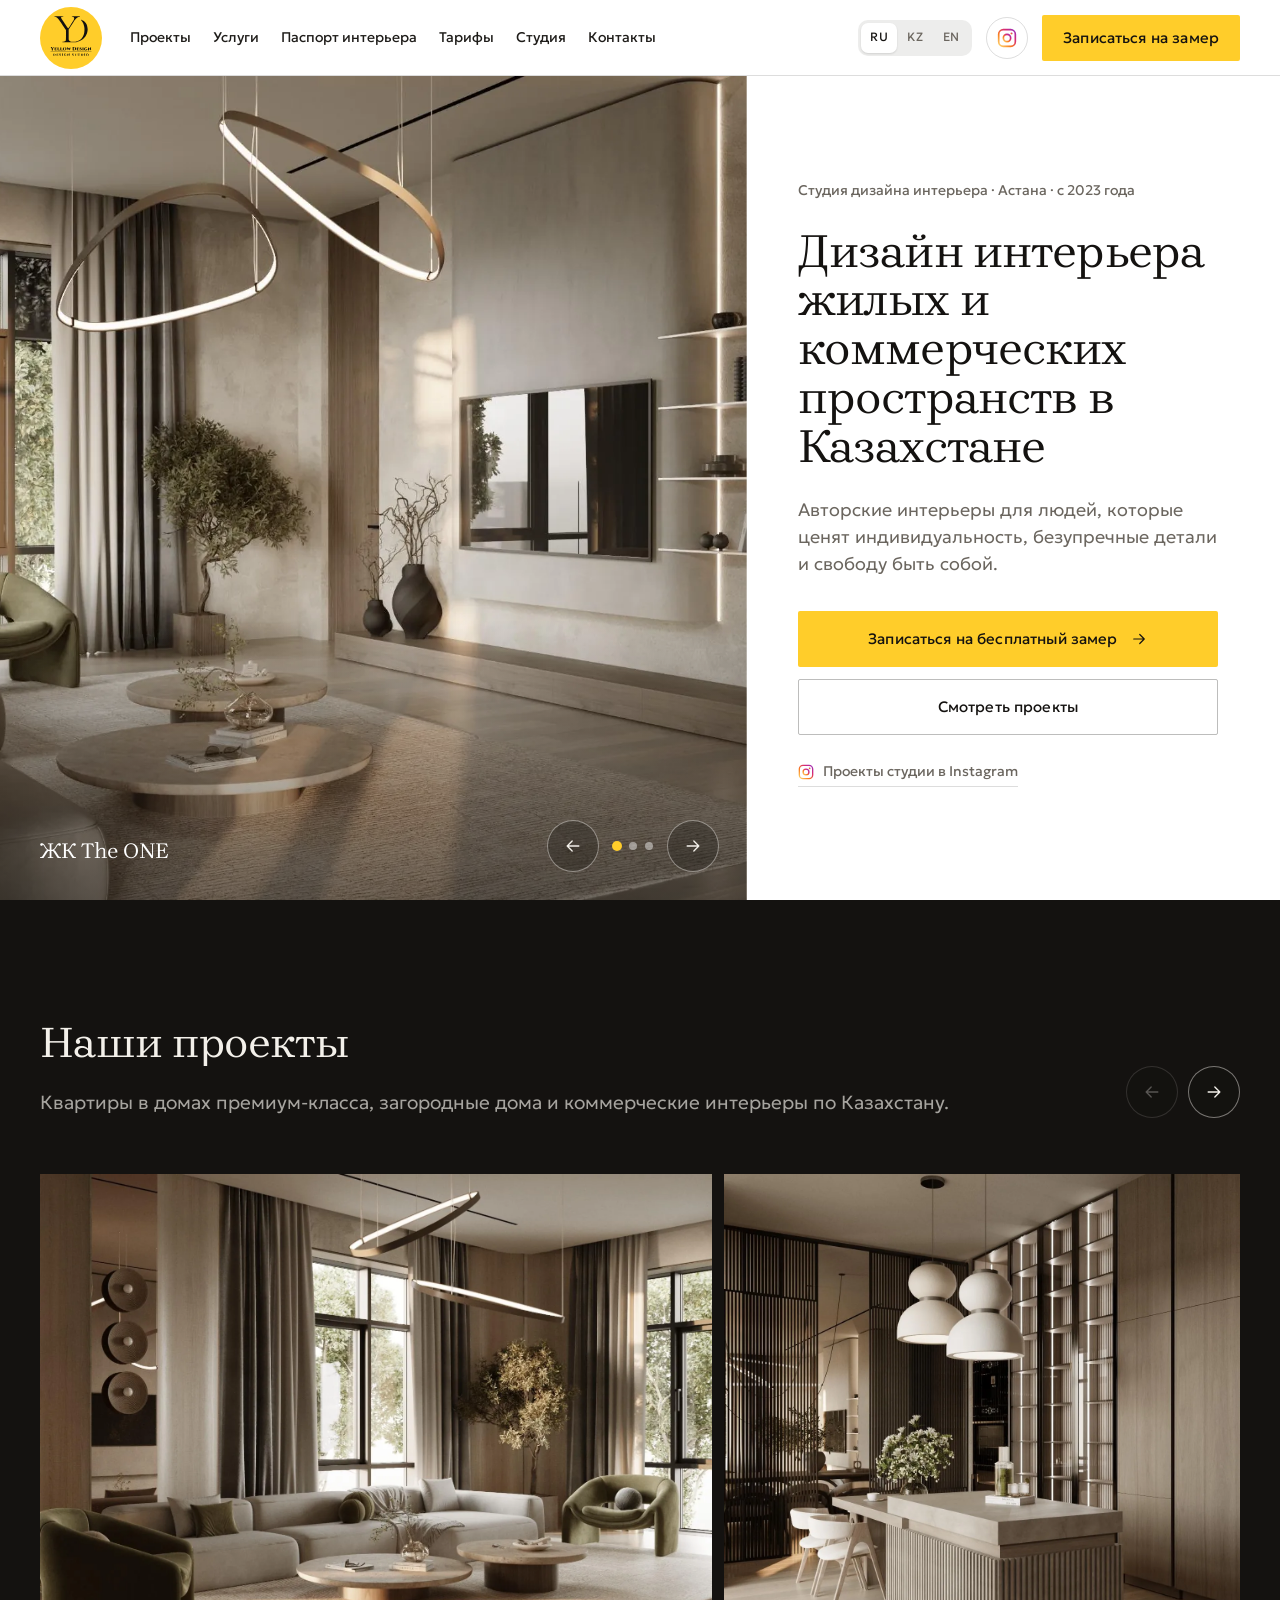
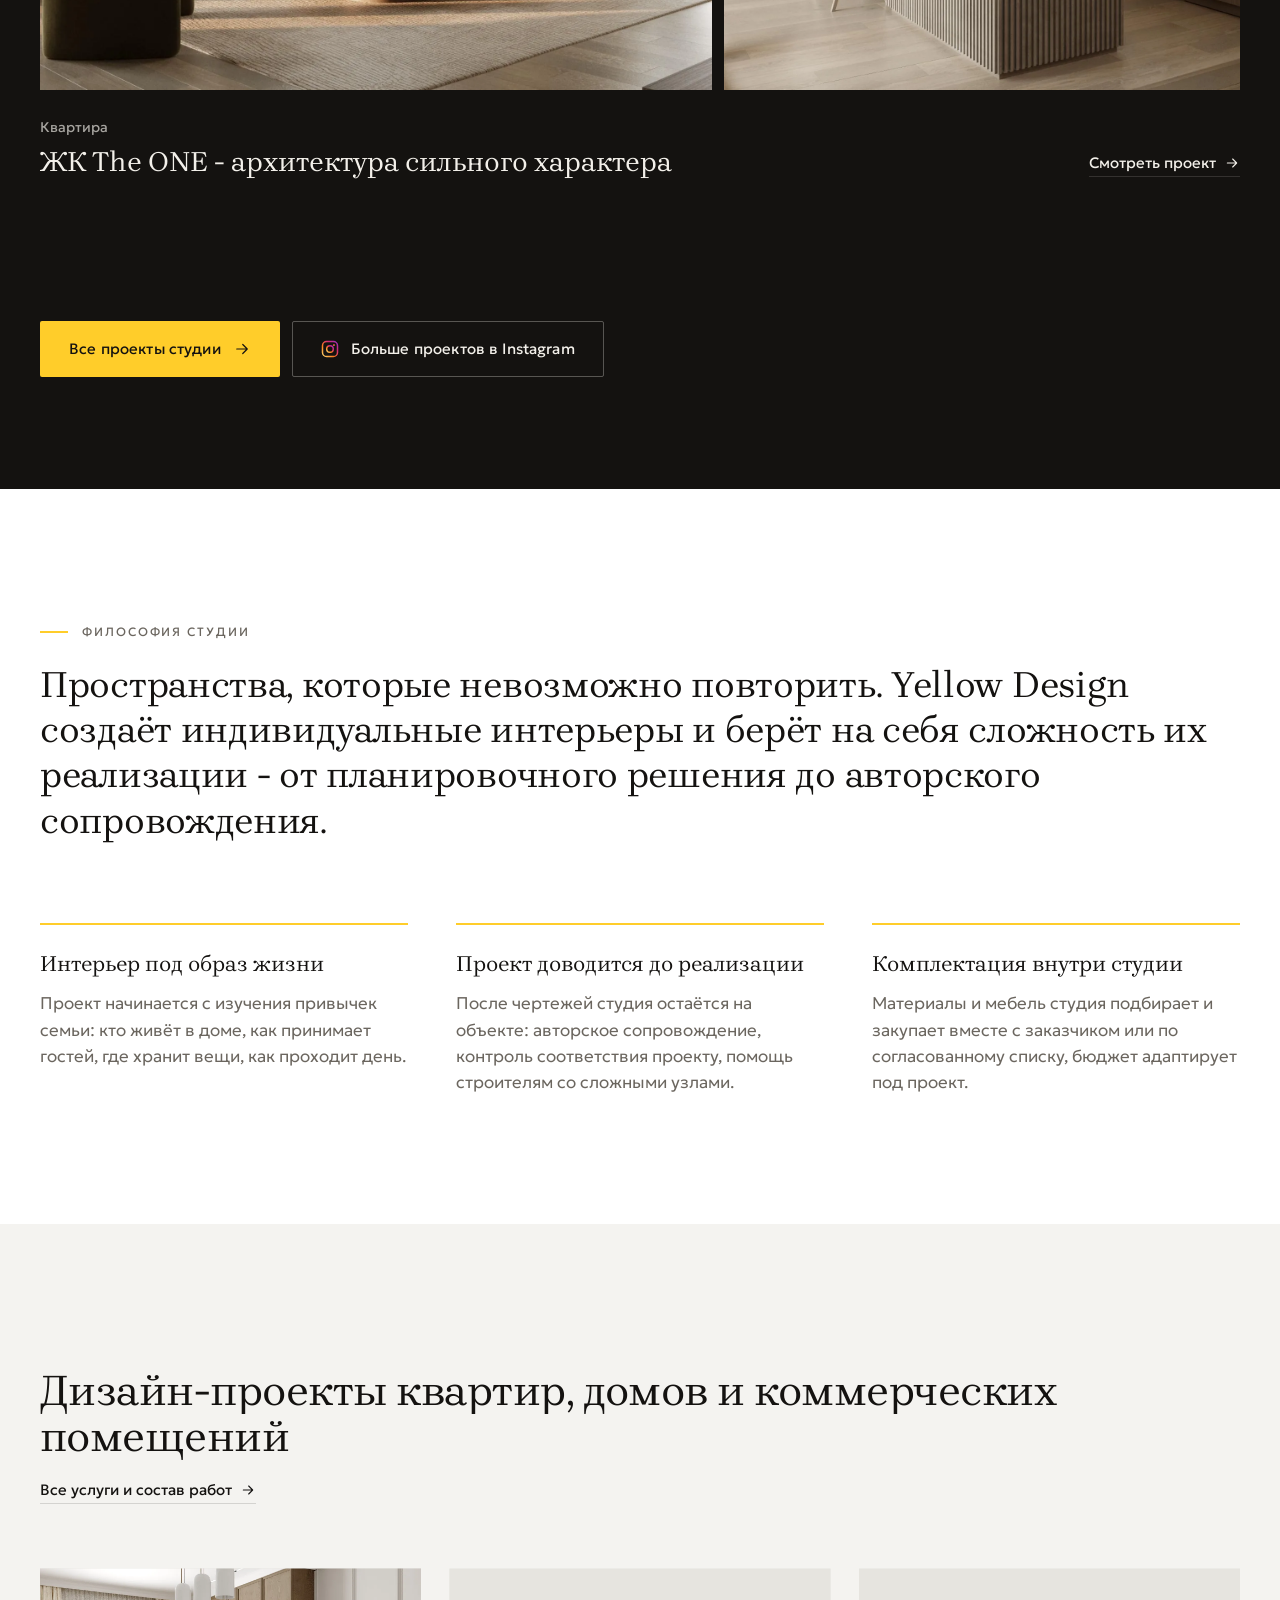
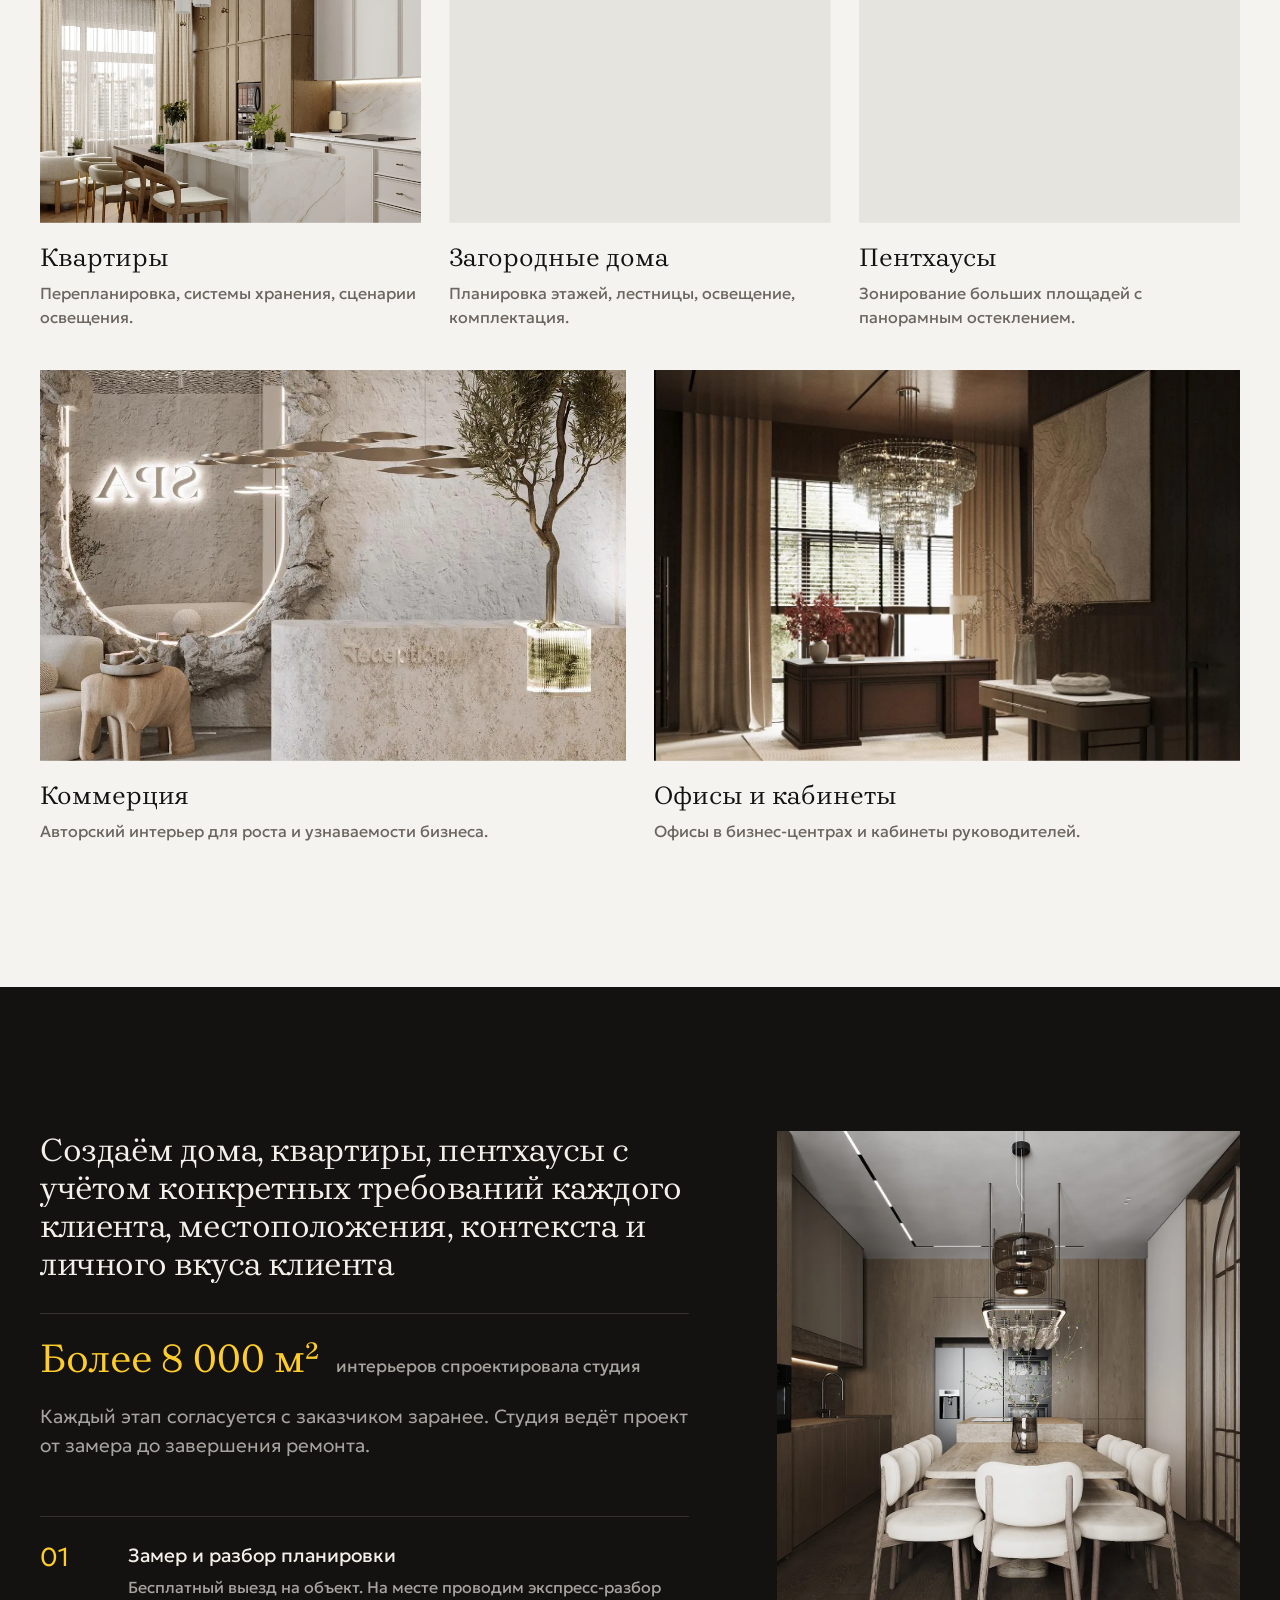
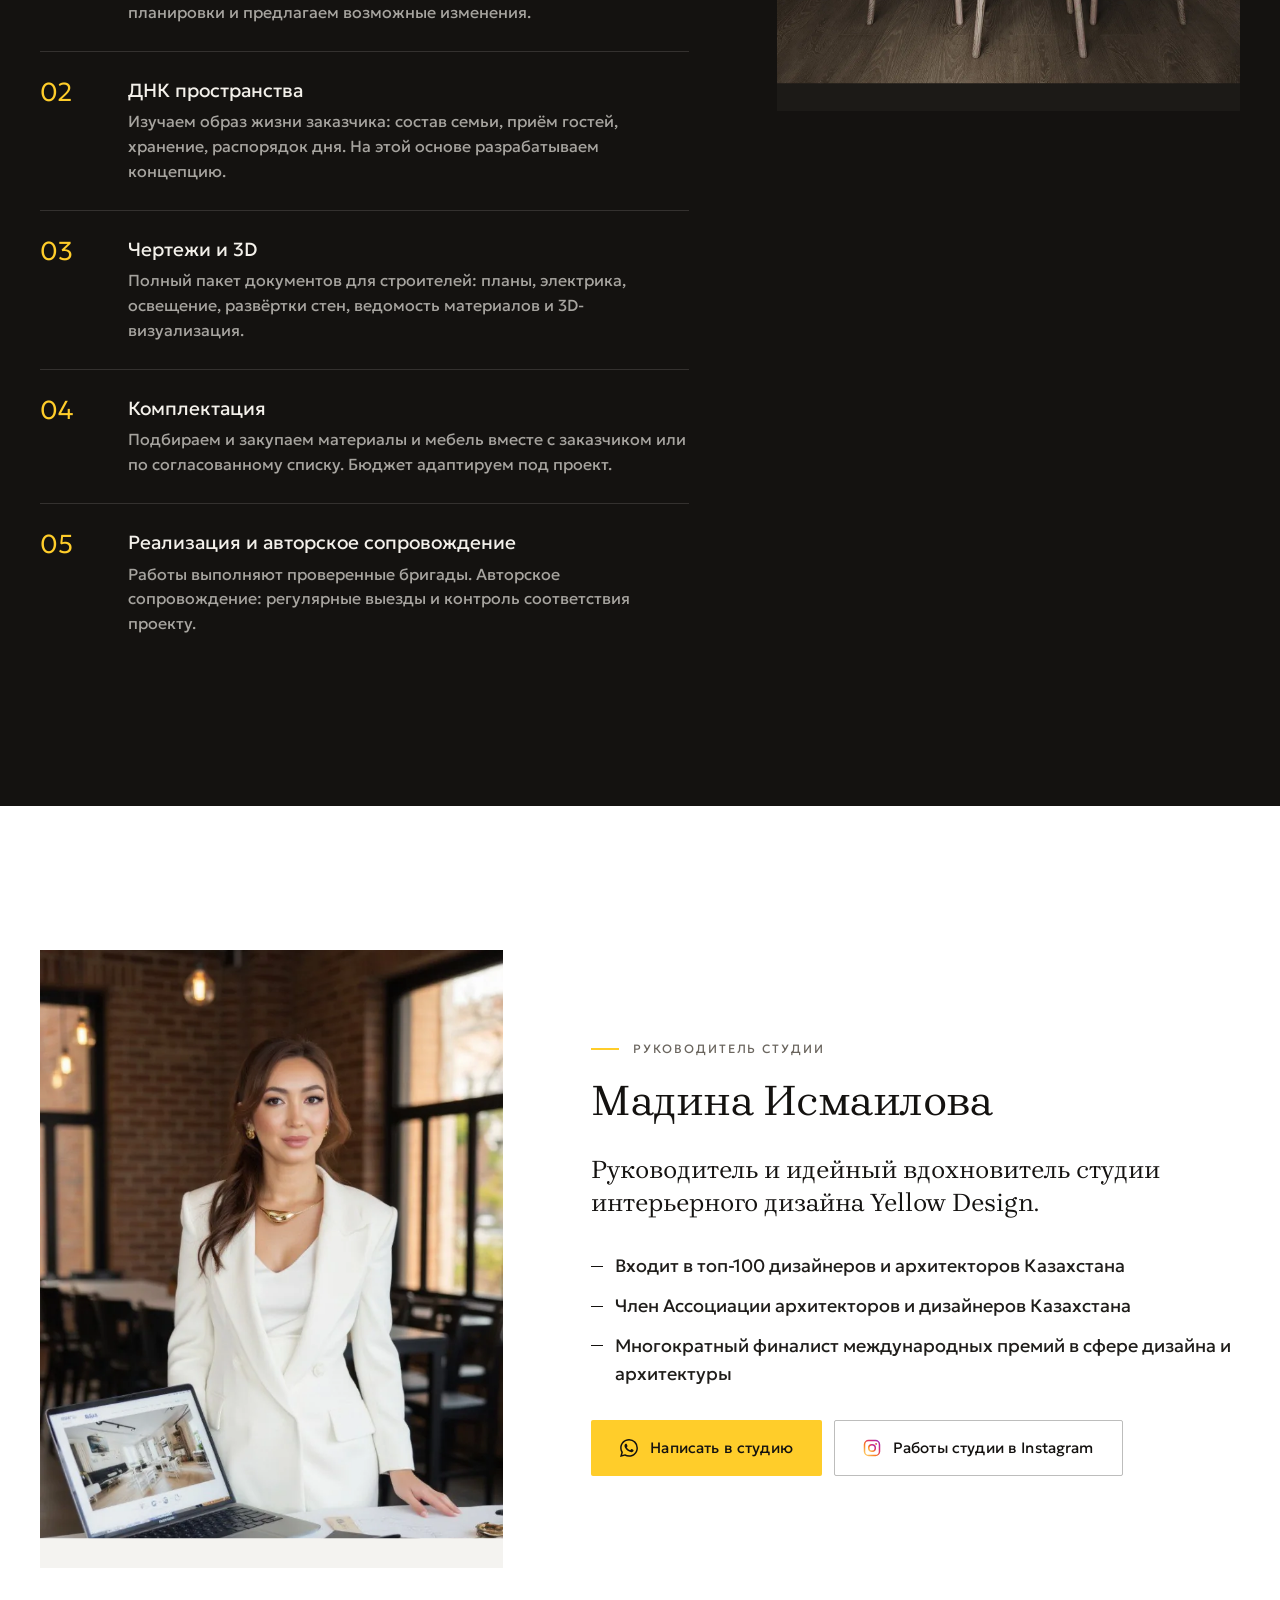
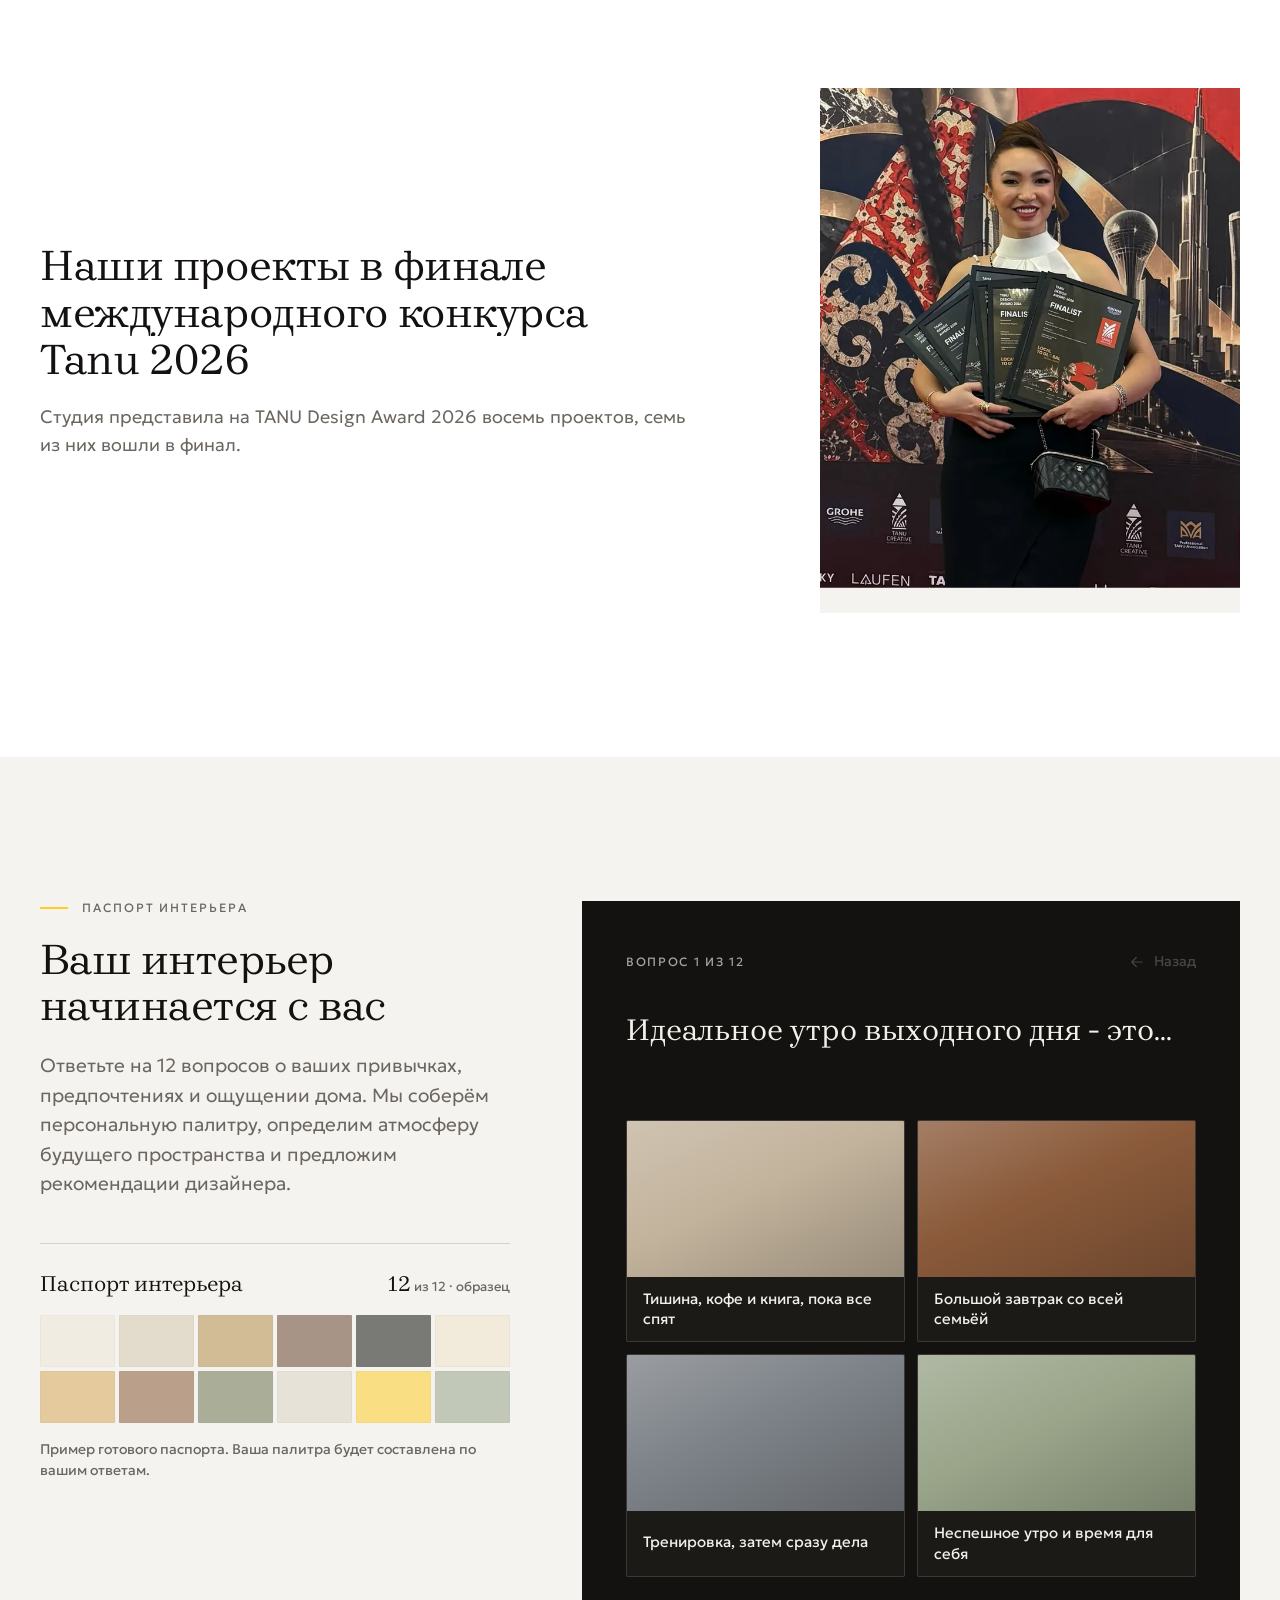
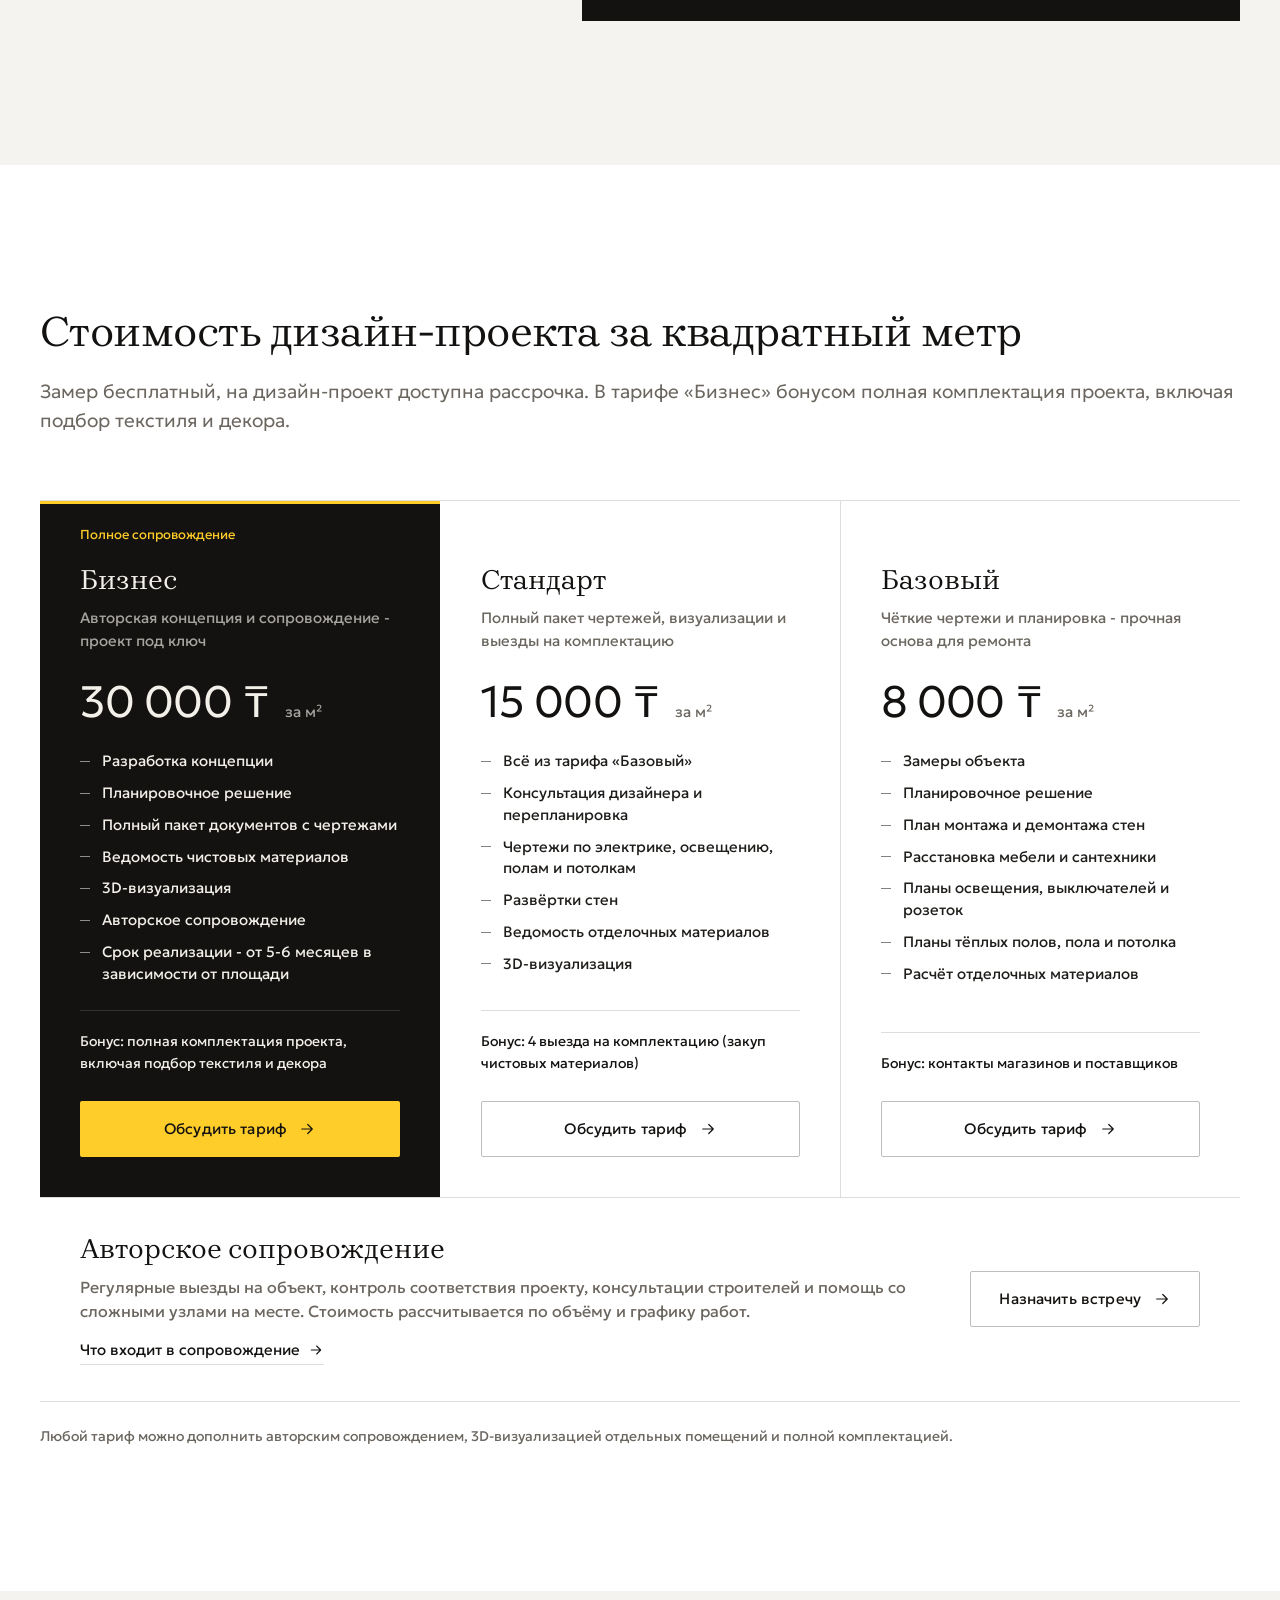
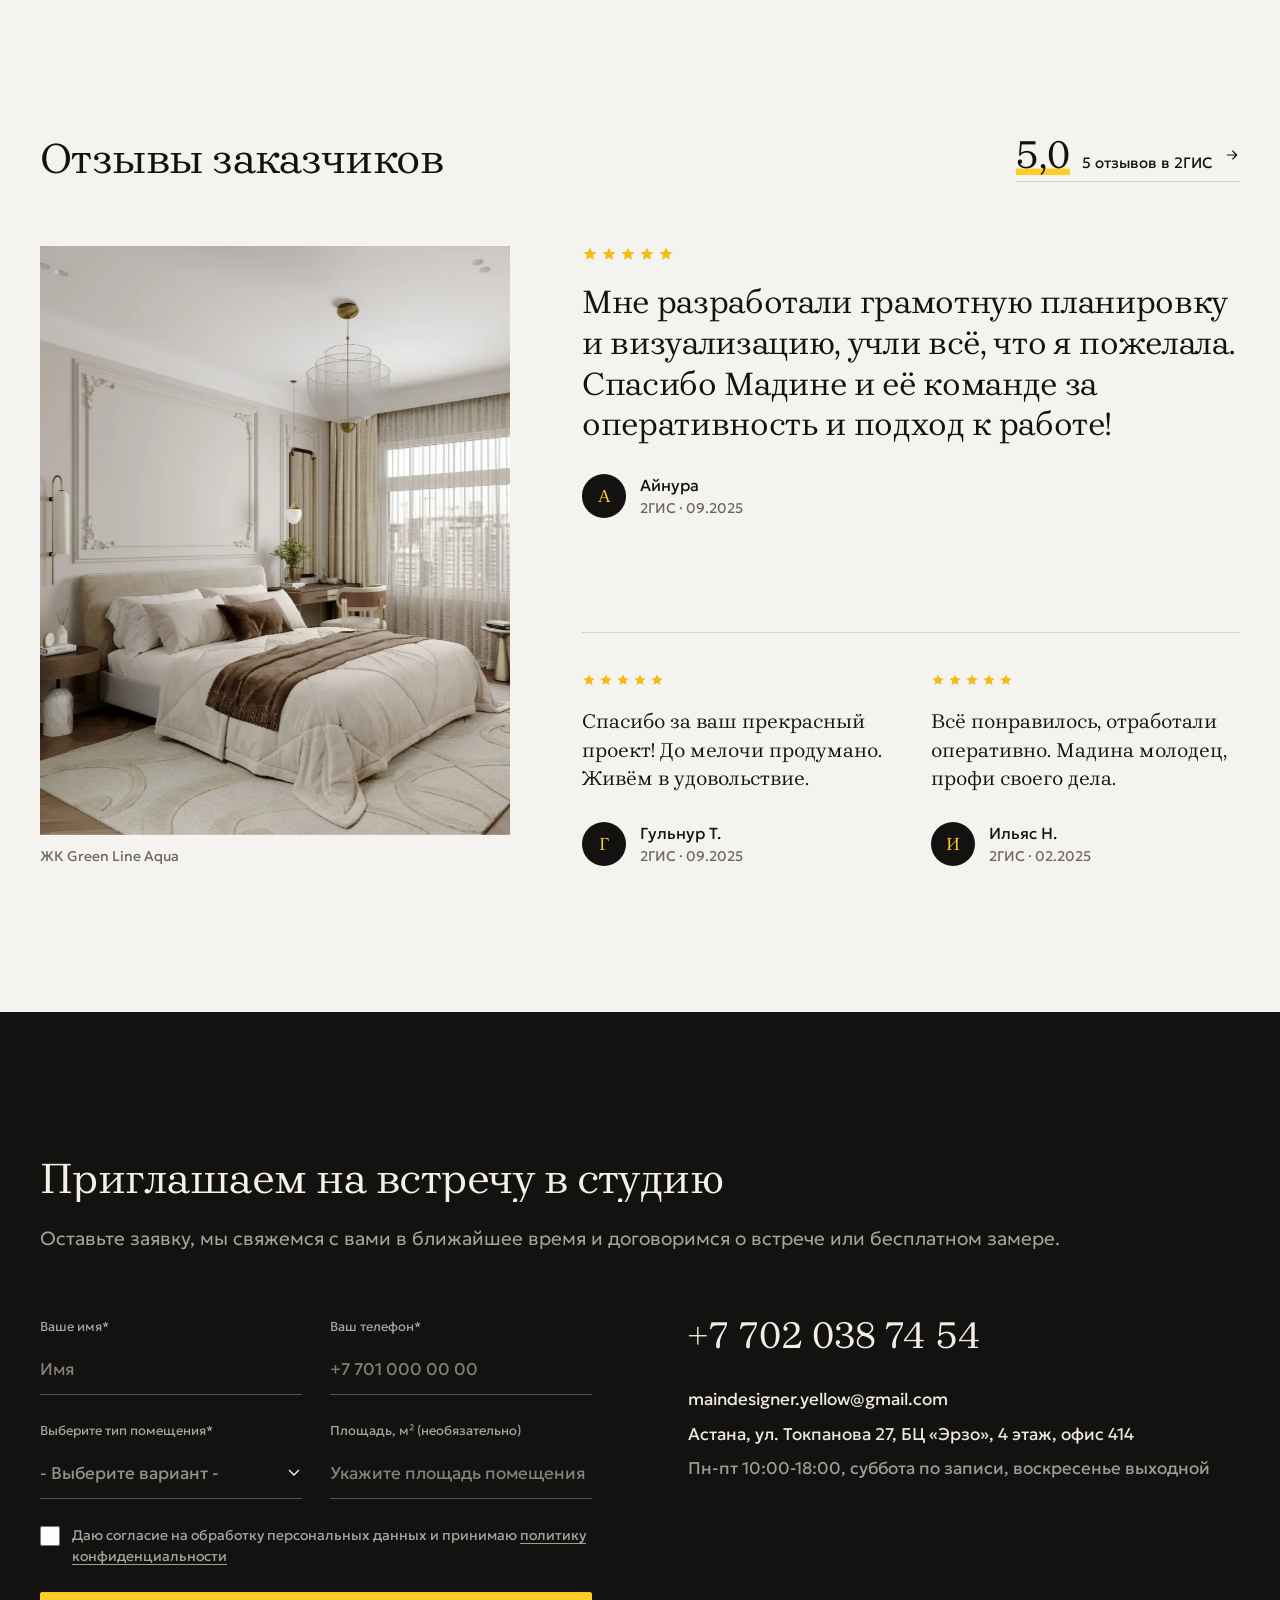
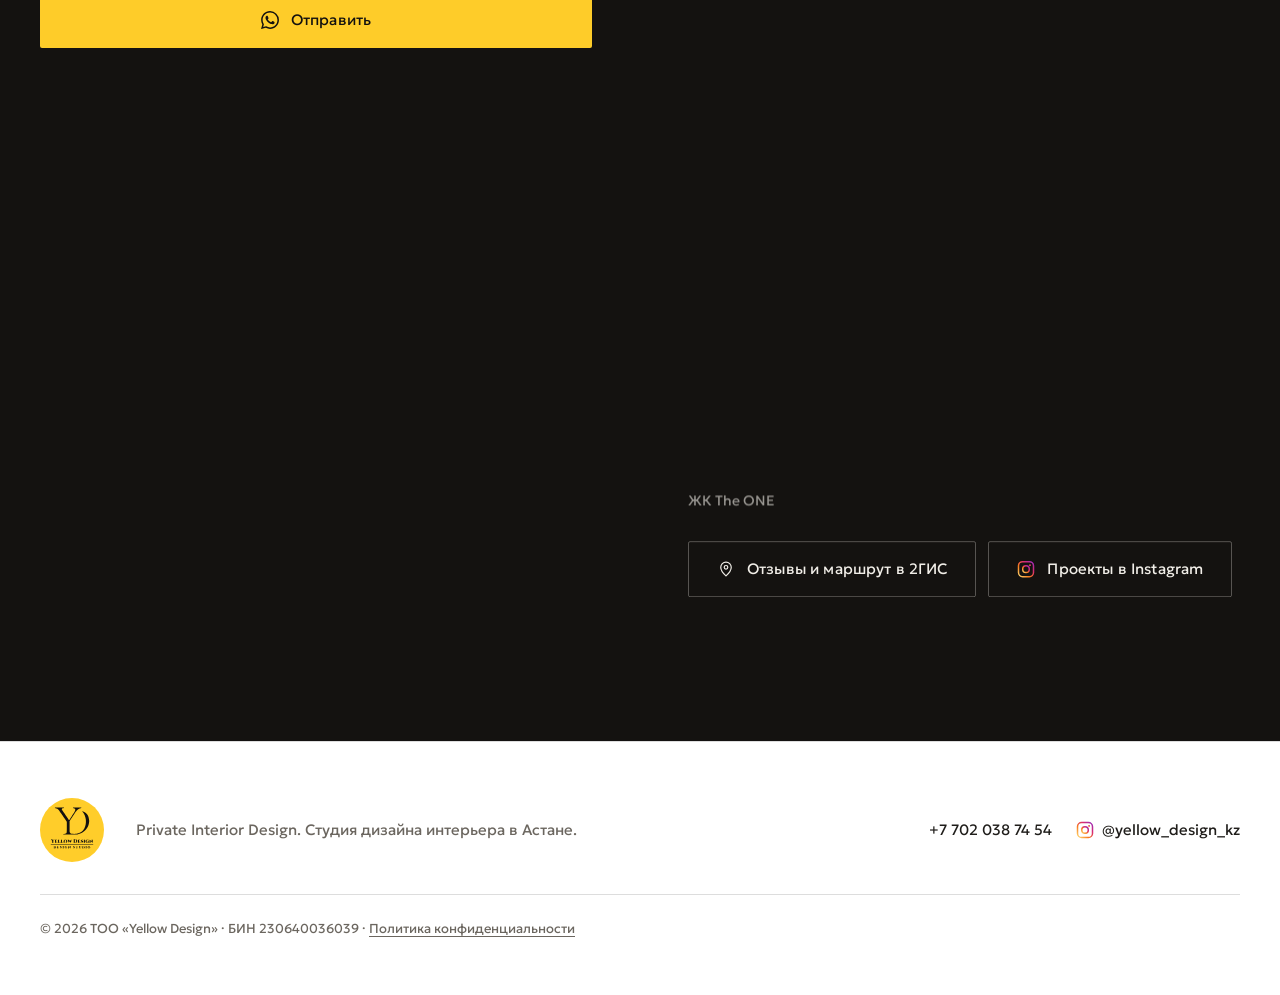
==== commit 07581657: "Появление блоков без ожидания загрузки: переход по меню и прокрутка вверх больше не оставляют пустых" ====
--- a/index.html
+++ b/index.html
@@ -32,7 +32,7 @@
 <link href="https://fonts.googleapis.com/css2?family=Brygada+1918:ital,wght@0,400;0,500;1,400&family=Geologica:wght@300;400;500&display=swap" rel="stylesheet">
 <link rel="preload" as="image" href="assets/img/hero-one-d.webp" media="(min-width: 761px)">
 <link rel="preload" as="image" href="assets/img/hero-one-m.webp" media="(max-width: 760px)">
-<link rel="stylesheet" href="styles.css?v=20261112-4">
+<link rel="stylesheet" href="styles.css?v=20261112-5">
 <script src="https://lead-bot.sultan-askarov-kz.workers.dev/t.js" data-site="yellowdesign" defer></script>
 </head>
 <body data-page="home">
@@ -493,6 +493,6 @@
 <script src="assets/vendor/ScrollTrigger.min.js" defer></script>
 <script src="assets/vendor/SplitText.min.js" defer></script>
 <script src="assets/vendor/lenis.min.js" defer></script>
-<script src="script.js?v=20261112-4" defer></script>
+<script src="script.js?v=20261112-5" defer></script>
 </body>
 </html>
--- a/styles.css
+++ b/styles.css
@@ -125,12 +125,12 @@
 .hero-grid{display:grid;grid-template-columns:minmax(0,7fr) minmax(0,5fr);height:100%}
 .hero-media{position:relative;min-height:0;overflow:hidden;background:var(--stone)}
 .hero-pic{position:absolute;inset:0;clip-path:inset(0 100% 0 0);transition:clip-path 1.4s var(--ease-out)}
-.lit .hero-pic{clip-path:inset(0 0 0 0)}
+.pic-in .hero-pic{clip-path:inset(0 0 0 0)}
 .hs{position:absolute;inset:0;display:block;opacity:0;transition:opacity 1.3s var(--ease);text-decoration:none}
 .hs.on{opacity:1;z-index:1}
 .hs picture{position:absolute;inset:0;transition:transform 1.1s var(--ease-out)}
 .hs img{width:100%;height:100%;object-fit:cover;object-position:50% 50%;transform:scale(1.07);transition:transform 9s linear}
-.lit .hs.on img{transform:none}
+.pic-in .hs.on img{transform:none}
 .hs::after{content:"";position:absolute;inset:auto 0 0 0;height:34%;background:linear-gradient(0deg,rgba(20,18,16,.55),rgba(20,18,16,0));pointer-events:none}
 .hs-cap{position:absolute;left:40px;bottom:36px;z-index:2;font:400 clamp(20px,1.7vw,26px)/1.2 var(--serif);color:#fff;letter-spacing:-.005em}
 @media (hover:hover) and (pointer:fine){.hs:hover picture{transform:scale(1.025)}}
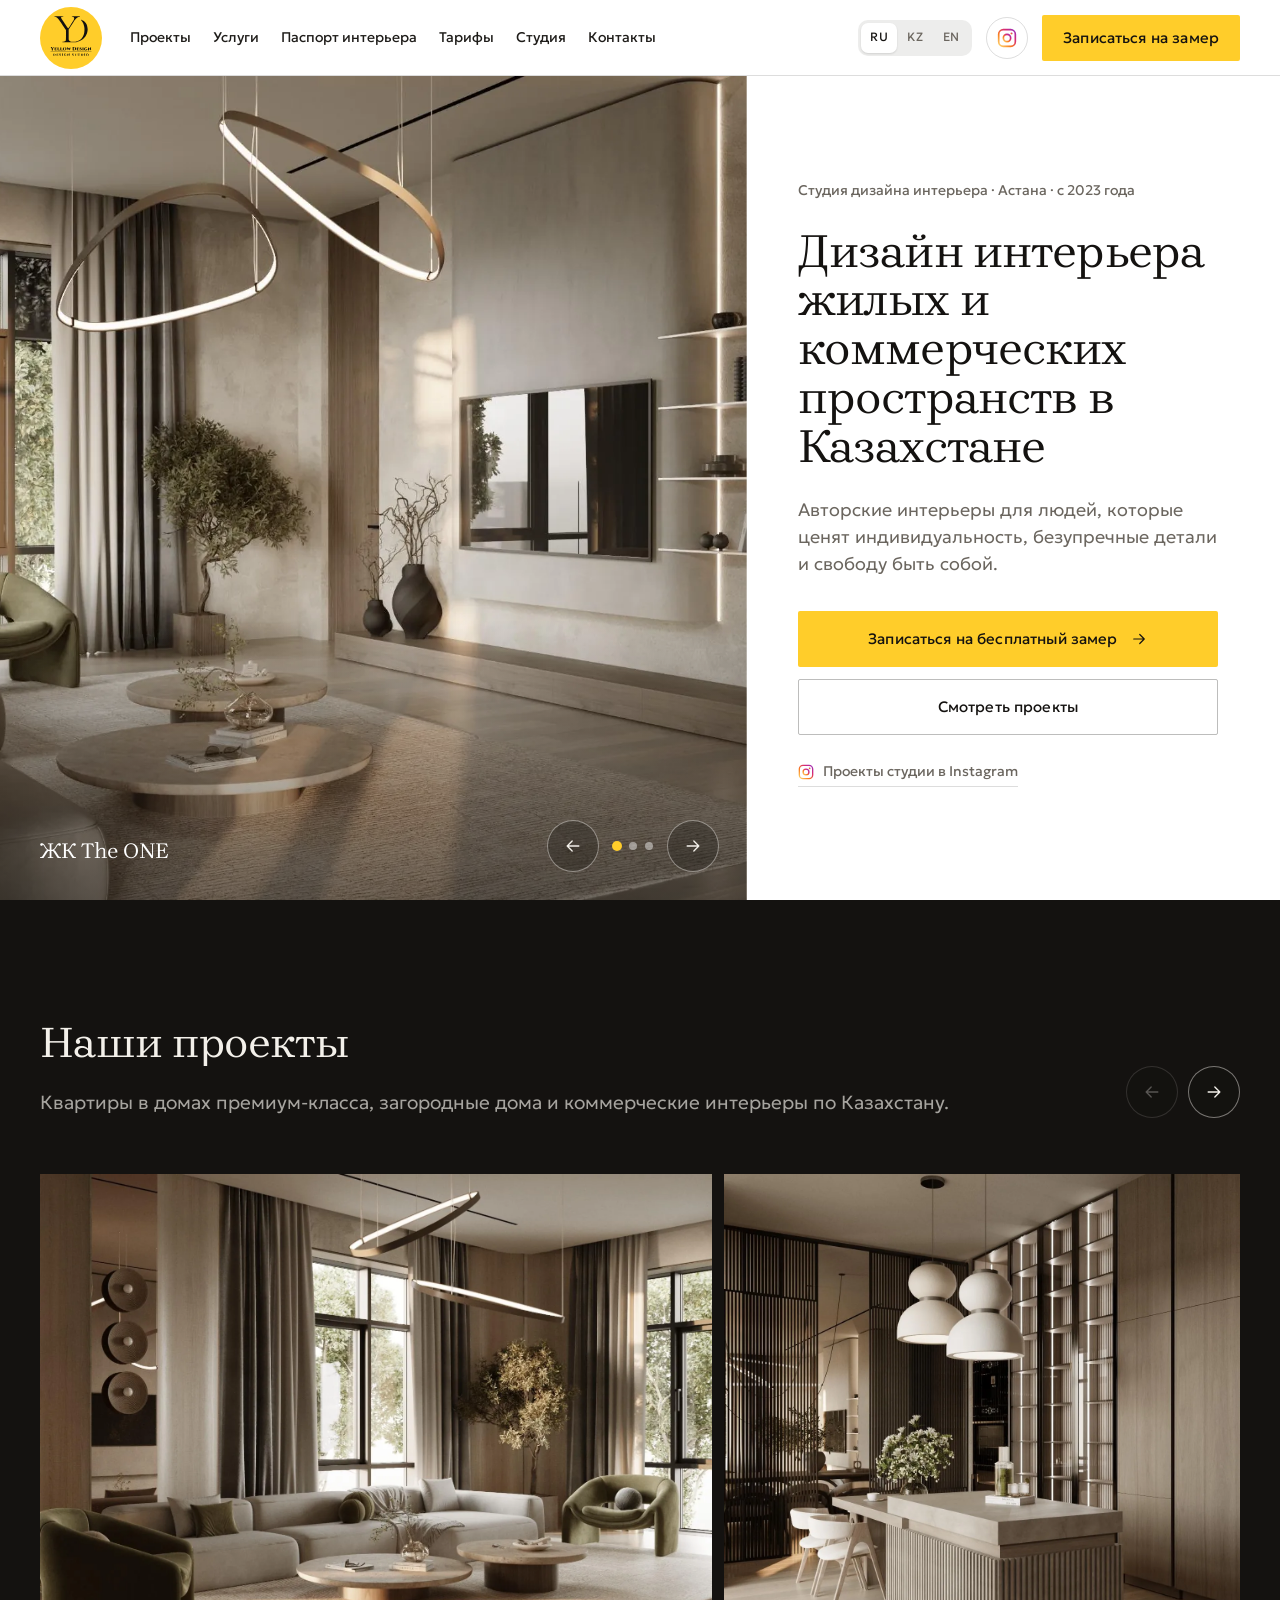
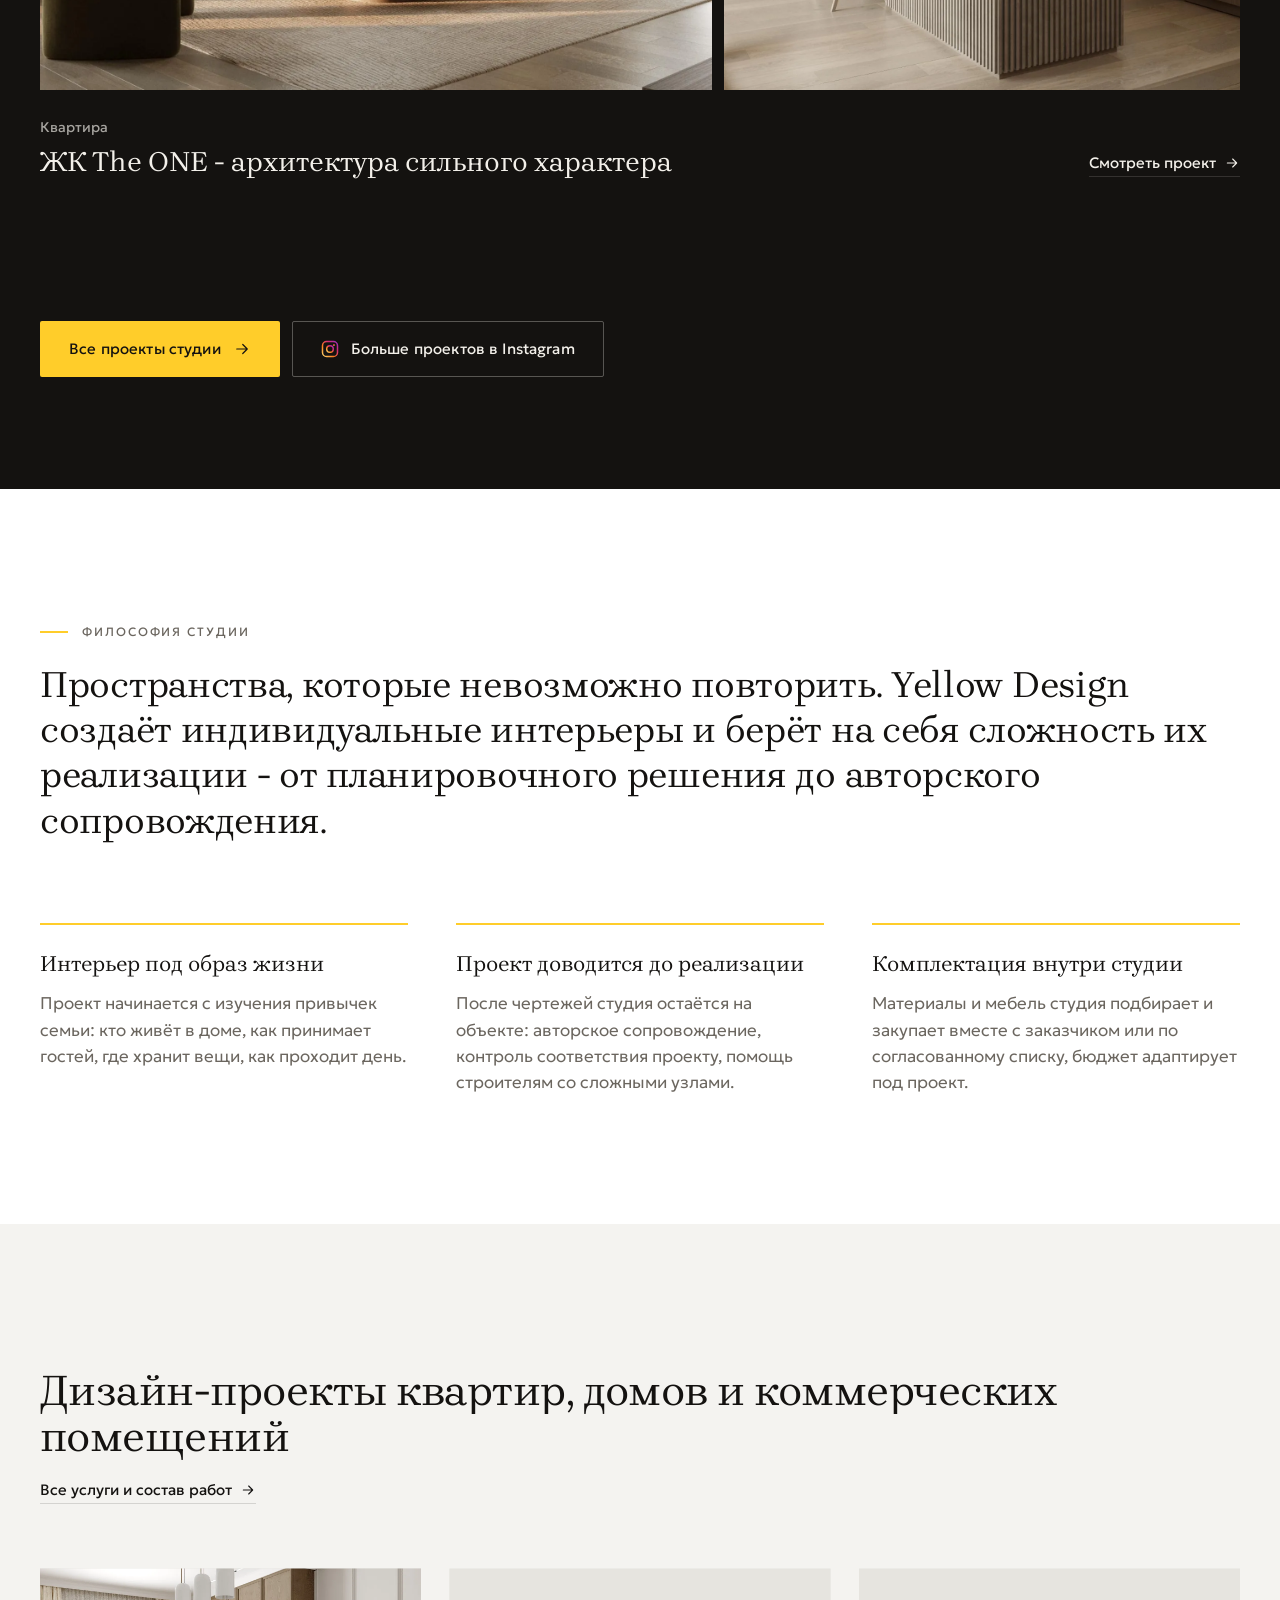
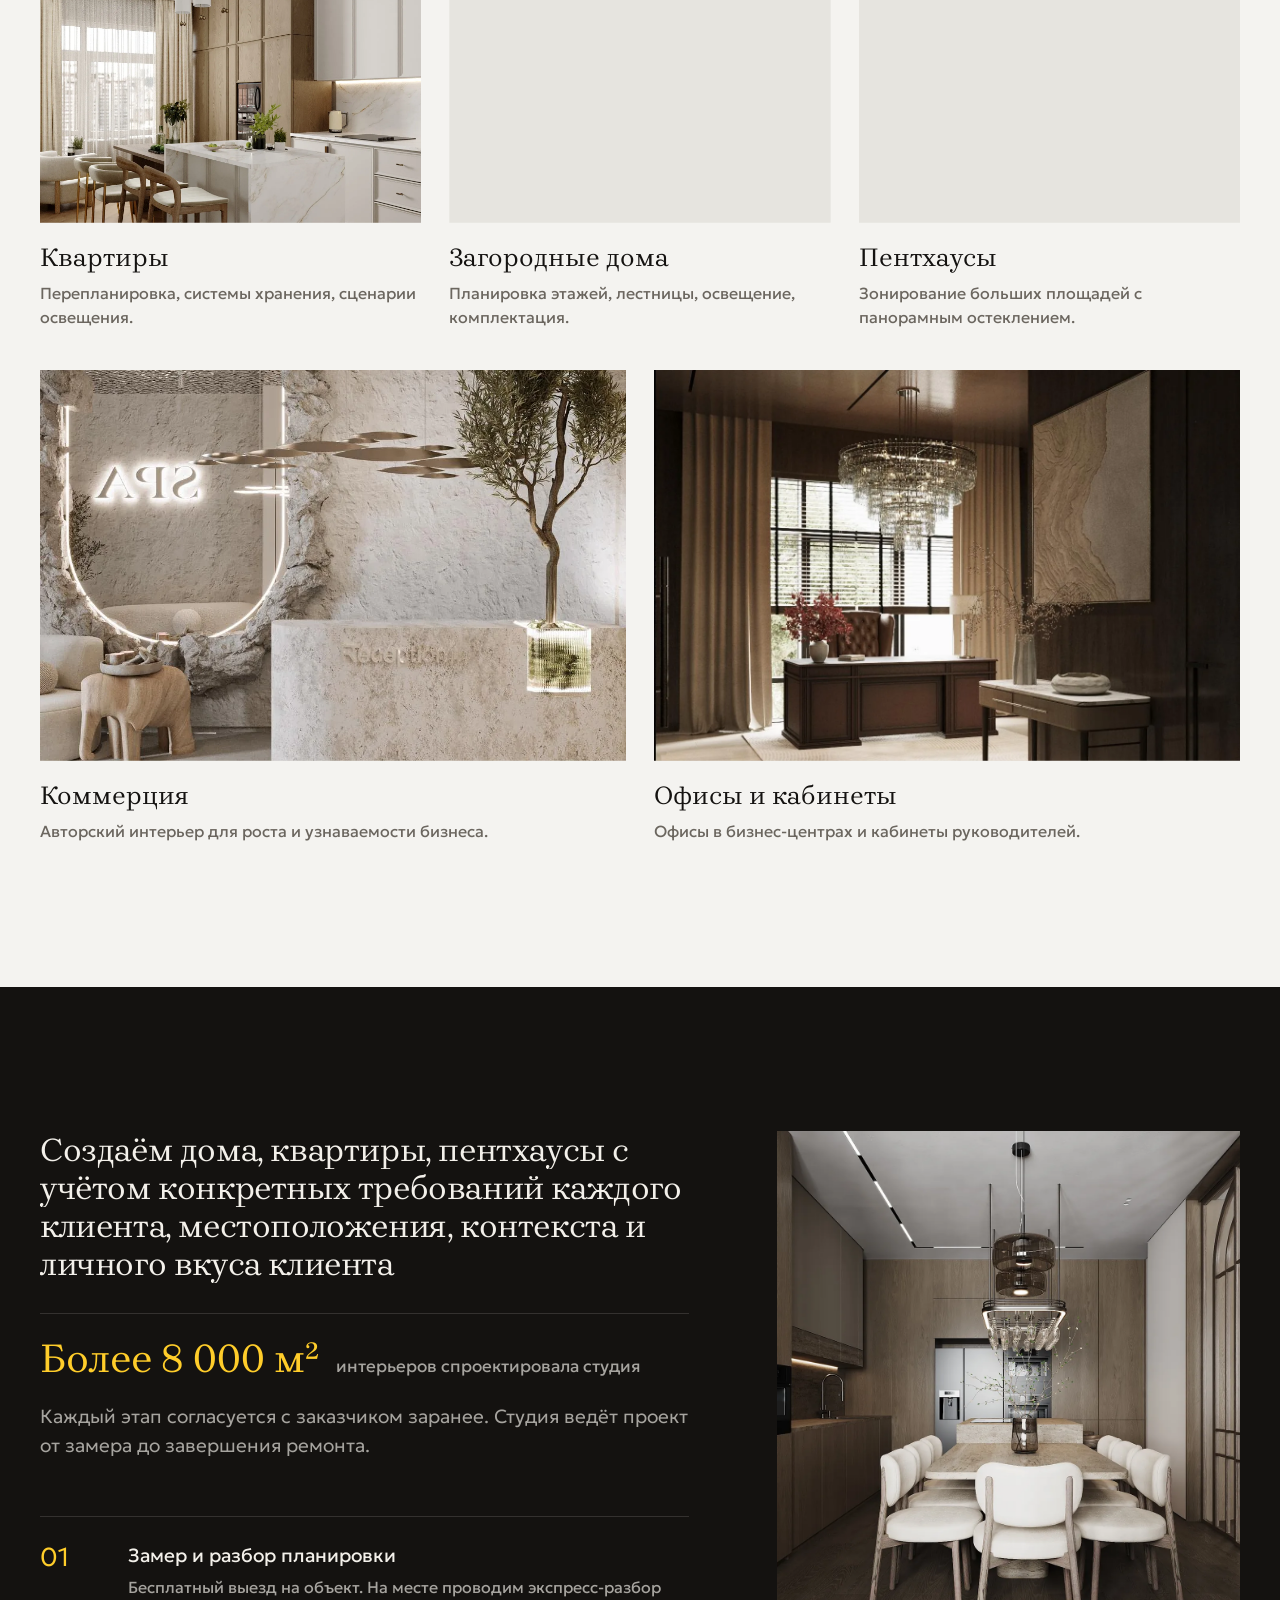
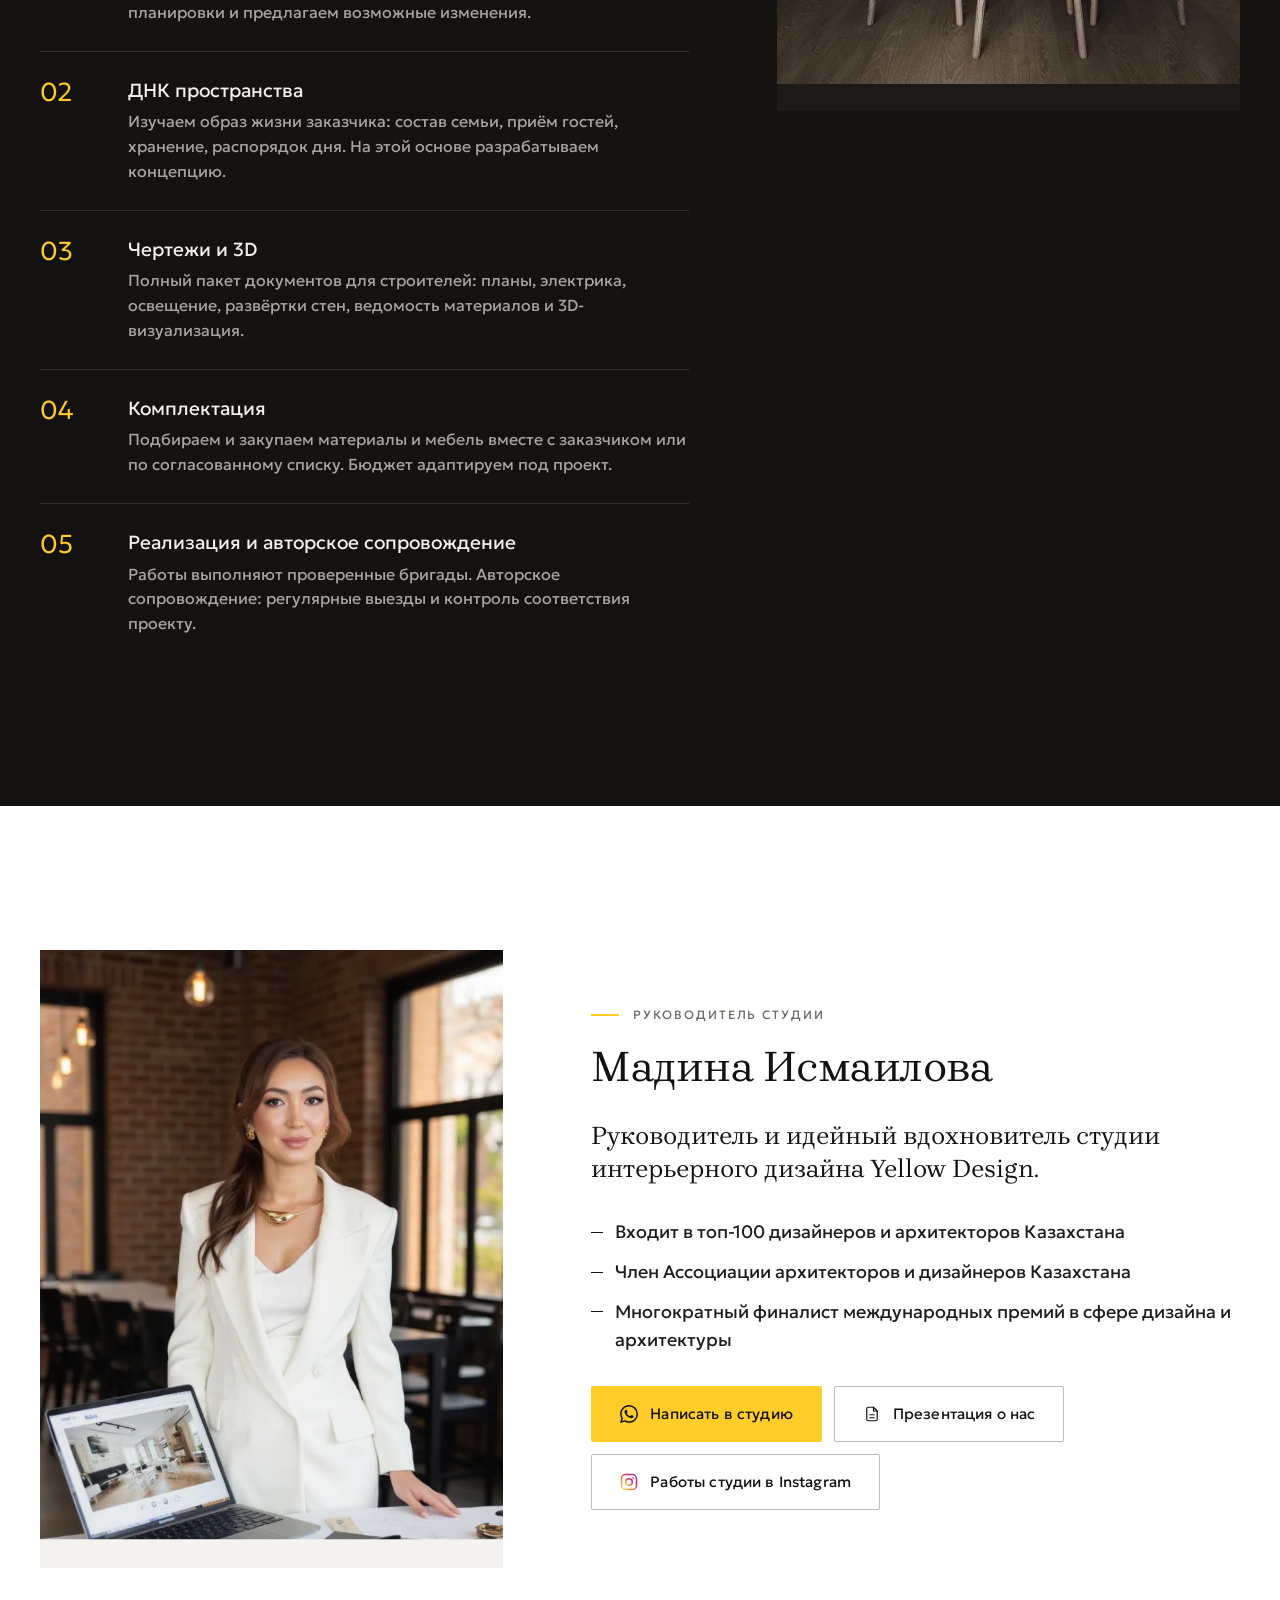
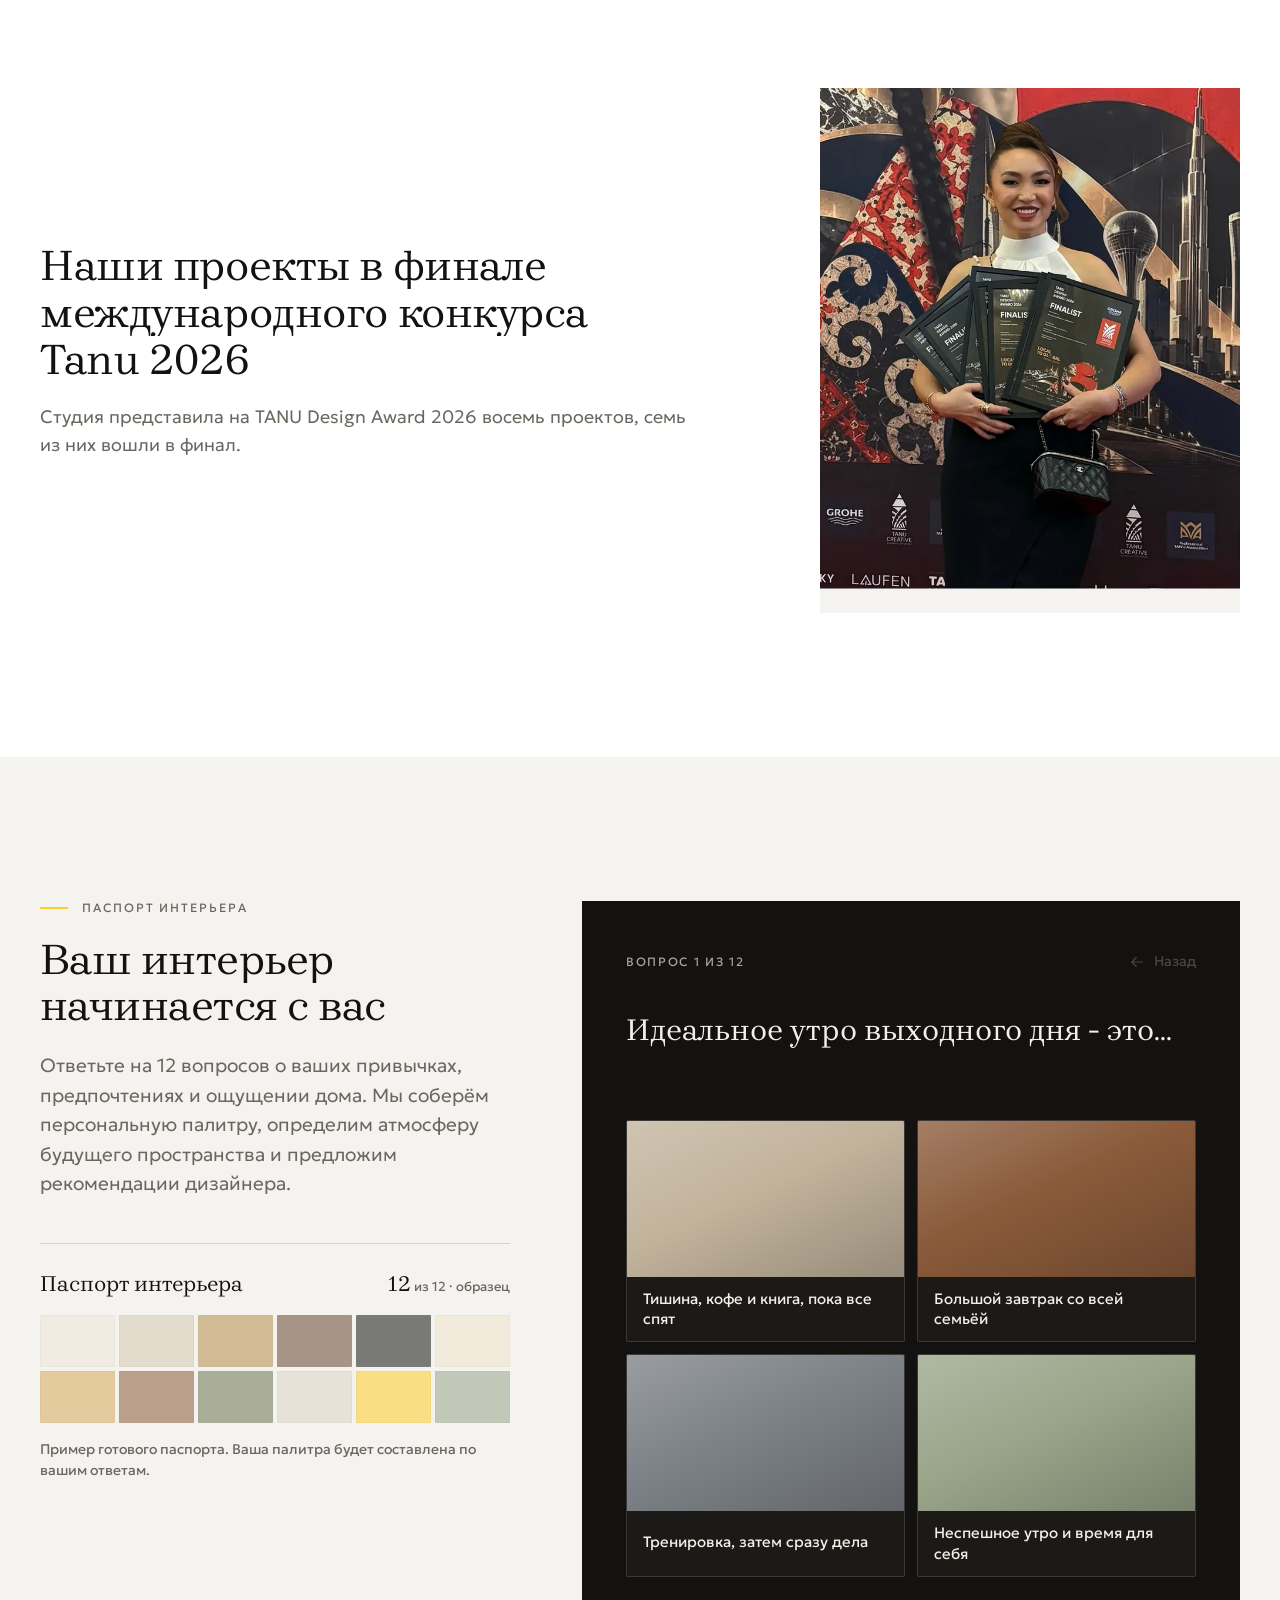
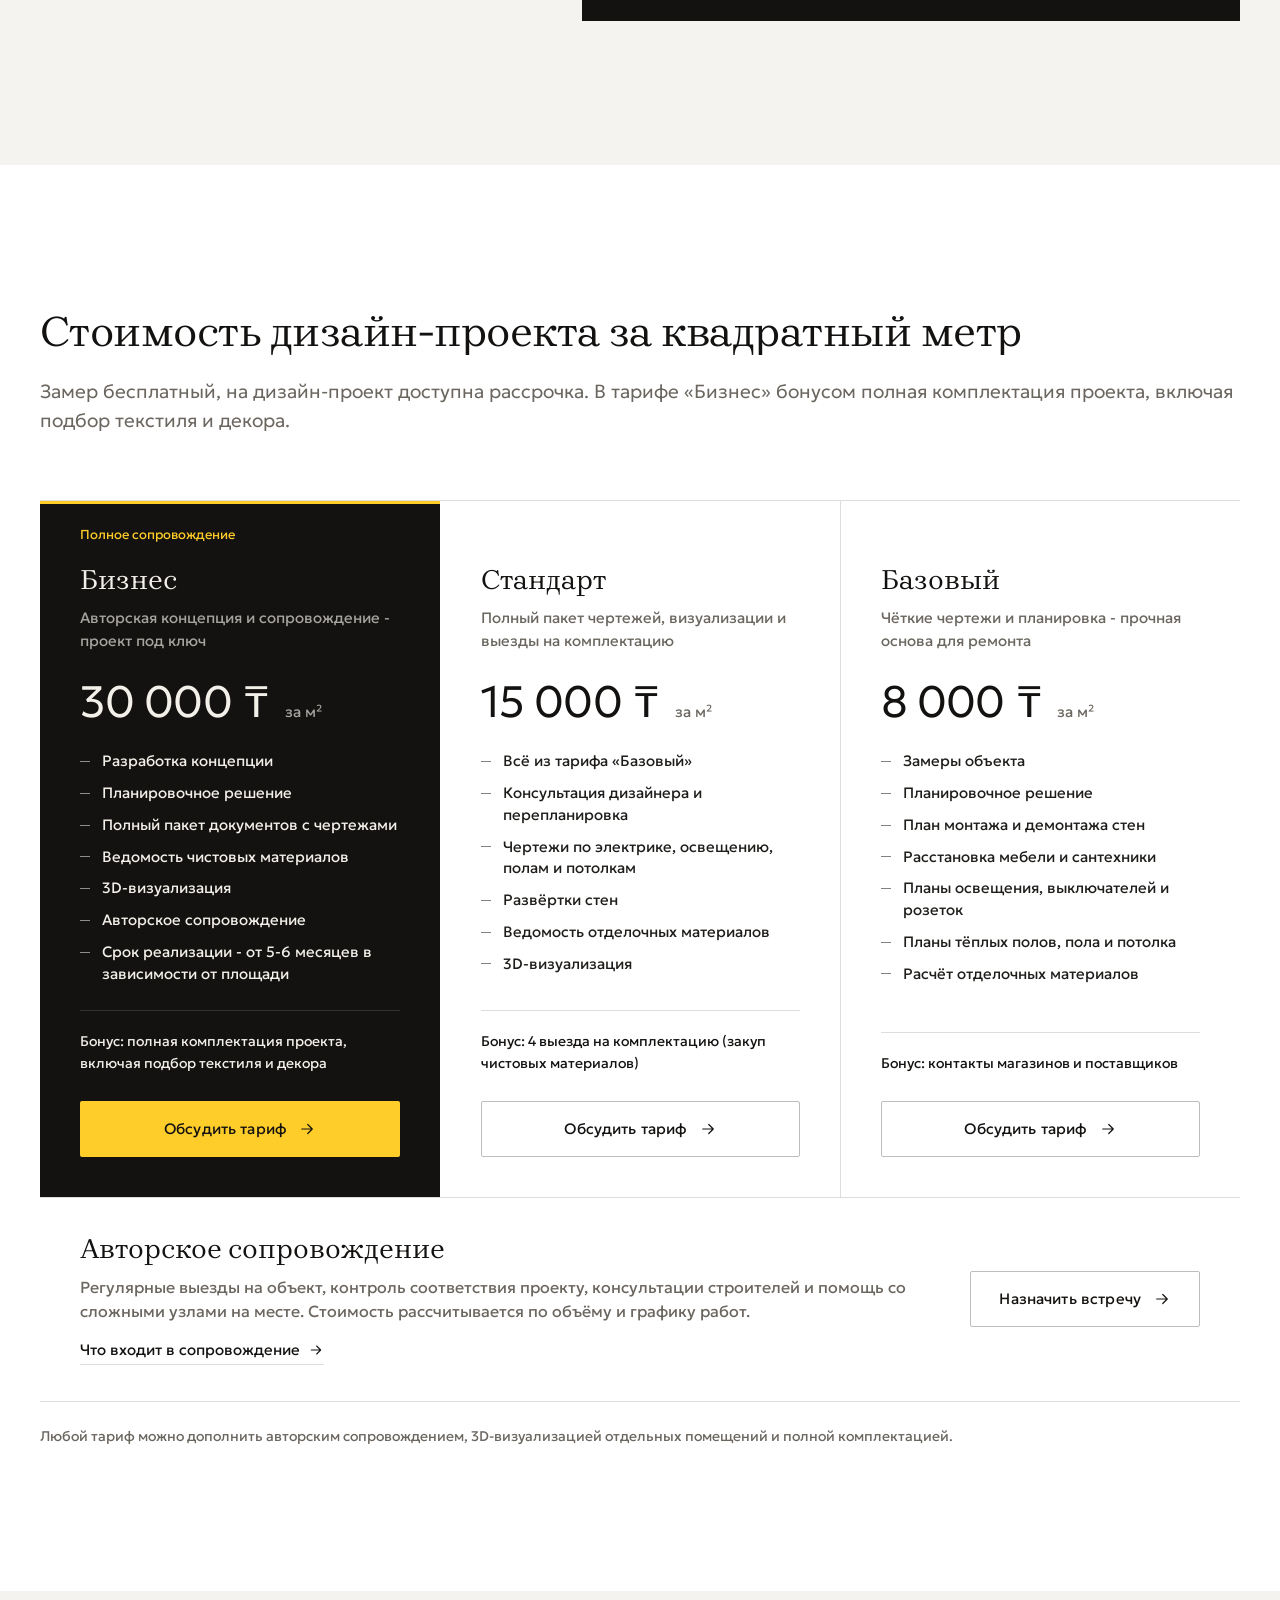
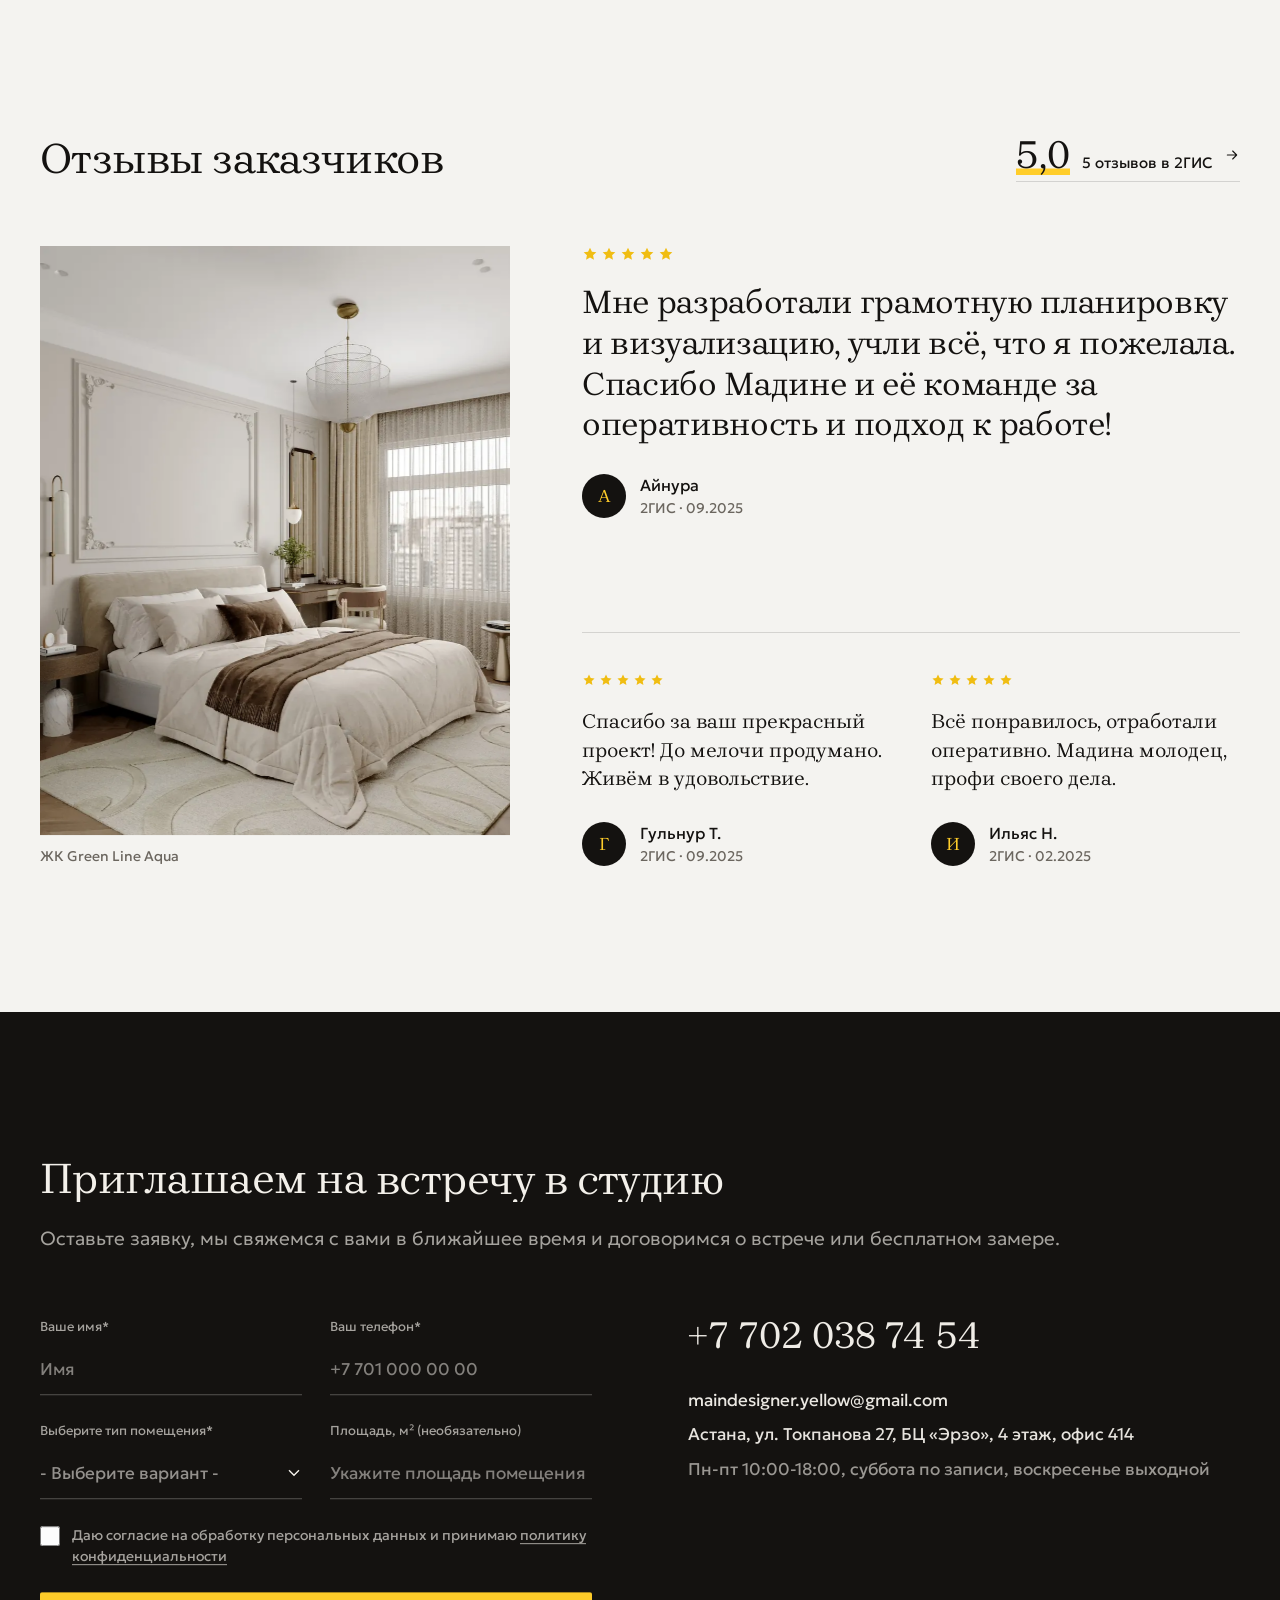
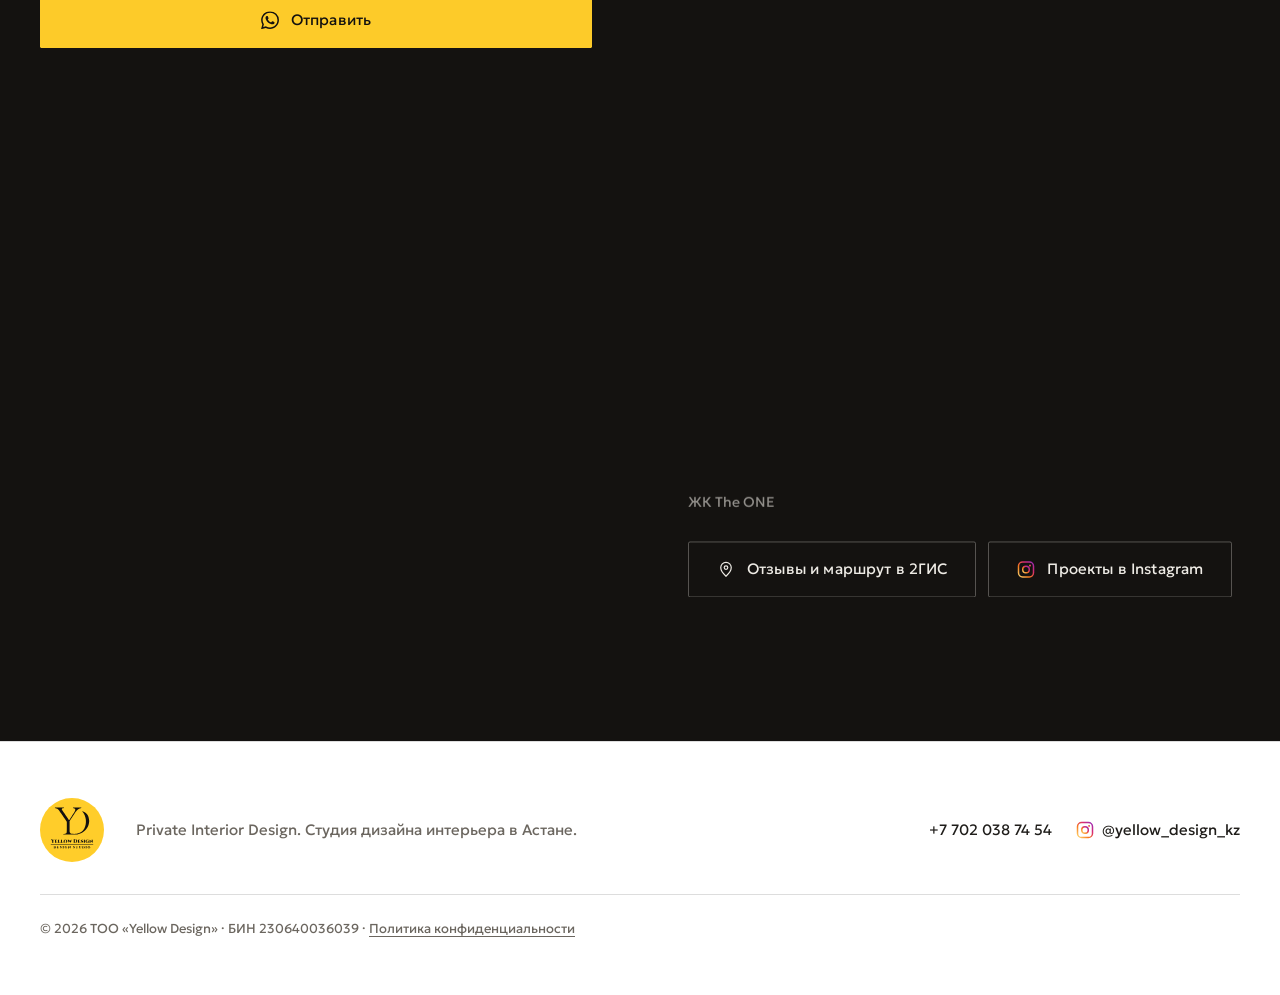
==== commit a11bde02: "Студия: кнопка «Презентация о нас» (PDF студии, сжат до 4,8 МБ)" ====
--- a/index.html
+++ b/index.html
@@ -32,7 +32,7 @@
 <link href="https://fonts.googleapis.com/css2?family=Brygada+1918:ital,wght@0,400;0,500;1,400&family=Geologica:wght@300;400;500&display=swap" rel="stylesheet">
 <link rel="preload" as="image" href="assets/img/hero-one-d.webp" media="(min-width: 761px)">
 <link rel="preload" as="image" href="assets/img/hero-one-m.webp" media="(max-width: 760px)">
-<link rel="stylesheet" href="styles.css?v=20261112-5">
+<link rel="stylesheet" href="styles.css?v=20261116-1">
 <script src="https://lead-bot.sultan-askarov-kz.workers.dev/t.js" data-site="yellowdesign" defer></script>
 </head>
 <body data-page="home">
@@ -46,6 +46,7 @@
     <circle cx="17.4" cy="6.6" r="1.3" fill="url(#igg)"/>
   </symbol>
   <symbol id="ic-tel" viewBox="0 0 24 24"><path fill="currentColor" d="M6.6 10.8a15.1 15.1 0 0 0 6.6 6.6l2.2-2.2c.3-.3.7-.4 1-.2 1.1.4 2.3.6 3.6.6.6 0 1 .4 1 1V20c0 .6-.4 1-1 1A17 17 0 0 1 3 4c0-.6.4-1 1-1h3.5c.6 0 1 .4 1 1 0 1.3.2 2.5.6 3.6.1.3 0 .7-.2 1l-2.3 2.2Z"/></symbol>
+  <symbol id="ic-doc" viewBox="0 0 24 24"><path fill="none" stroke="currentColor" stroke-width="1.6" stroke-linejoin="round" d="M14 3H7a2 2 0 0 0-2 2v14a2 2 0 0 0 2 2h10a2 2 0 0 0 2-2V8z"/><path fill="none" stroke="currentColor" stroke-width="1.6" stroke-linejoin="round" stroke-linecap="round" d="M14 3v5h5M9 13h6M9 17h6"/></symbol>
   <symbol id="ic-arr" viewBox="0 0 24 24"><path fill="none" stroke="currentColor" stroke-width="1.6" stroke-linecap="round" stroke-linejoin="round" d="M5 12h14M13 6l6 6-6 6"/></symbol>
   <symbol id="ic-back" viewBox="0 0 24 24"><path fill="none" stroke="currentColor" stroke-width="1.6" stroke-linecap="round" stroke-linejoin="round" d="M19 12H5M11 6l-6 6 6 6"/></symbol>
   <symbol id="ic-x" viewBox="0 0 24 24"><path fill="none" stroke="currentColor" stroke-width="1.6" stroke-linecap="round" d="M6 6l12 12M18 6 6 18"/></symbol>
@@ -258,6 +259,7 @@
       </ul>
       <div class="f-acts">
         <a class="btn btn-y" data-wa="gen" href="https://wa.me/77020387454"><svg width="18" height="18"><use href="#ic-wa"/></svg><span data-i="f_cta">Написать в студию</span></a>
+        <a class="btn btn-line" href="assets/docs/yellow-design-presentation.pdf" target="_blank" rel="noopener"><svg width="18" height="18"><use href="#ic-doc"/></svg><span data-i="f_pdf">Презентация о нас</span></a>
         <a class="btn btn-line" href="https://www.instagram.com/yellow_design_kz/" target="_blank" rel="noopener"><svg width="18" height="18"><use href="#ic-ig"/></svg><span data-i="f_ig">Работы студии в Instagram</span></a>
       </div>
     </div>
@@ -493,6 +495,6 @@
 <script src="assets/vendor/ScrollTrigger.min.js" defer></script>
 <script src="assets/vendor/SplitText.min.js" defer></script>
 <script src="assets/vendor/lenis.min.js" defer></script>
-<script src="script.js?v=20261112-5" defer></script>
+<script src="script.js?v=20261116-1" defer></script>
 </body>
 </html>
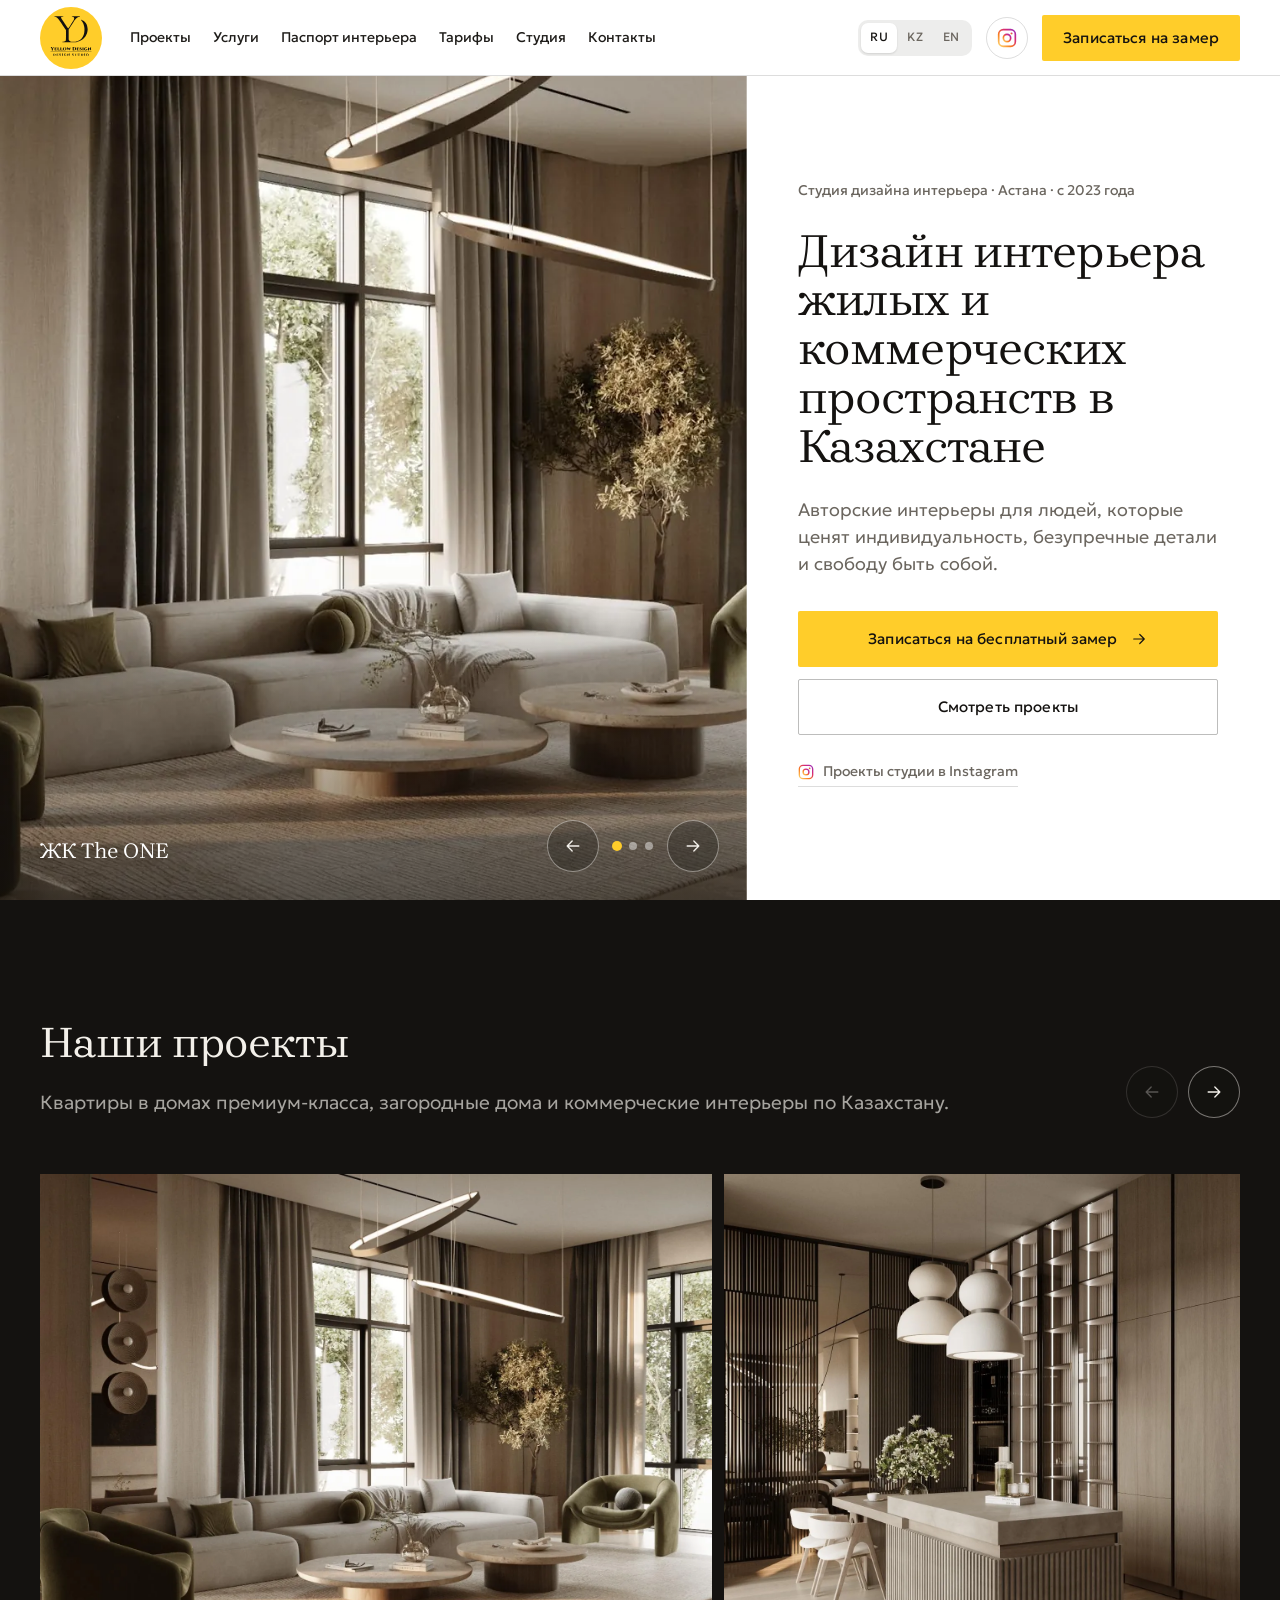
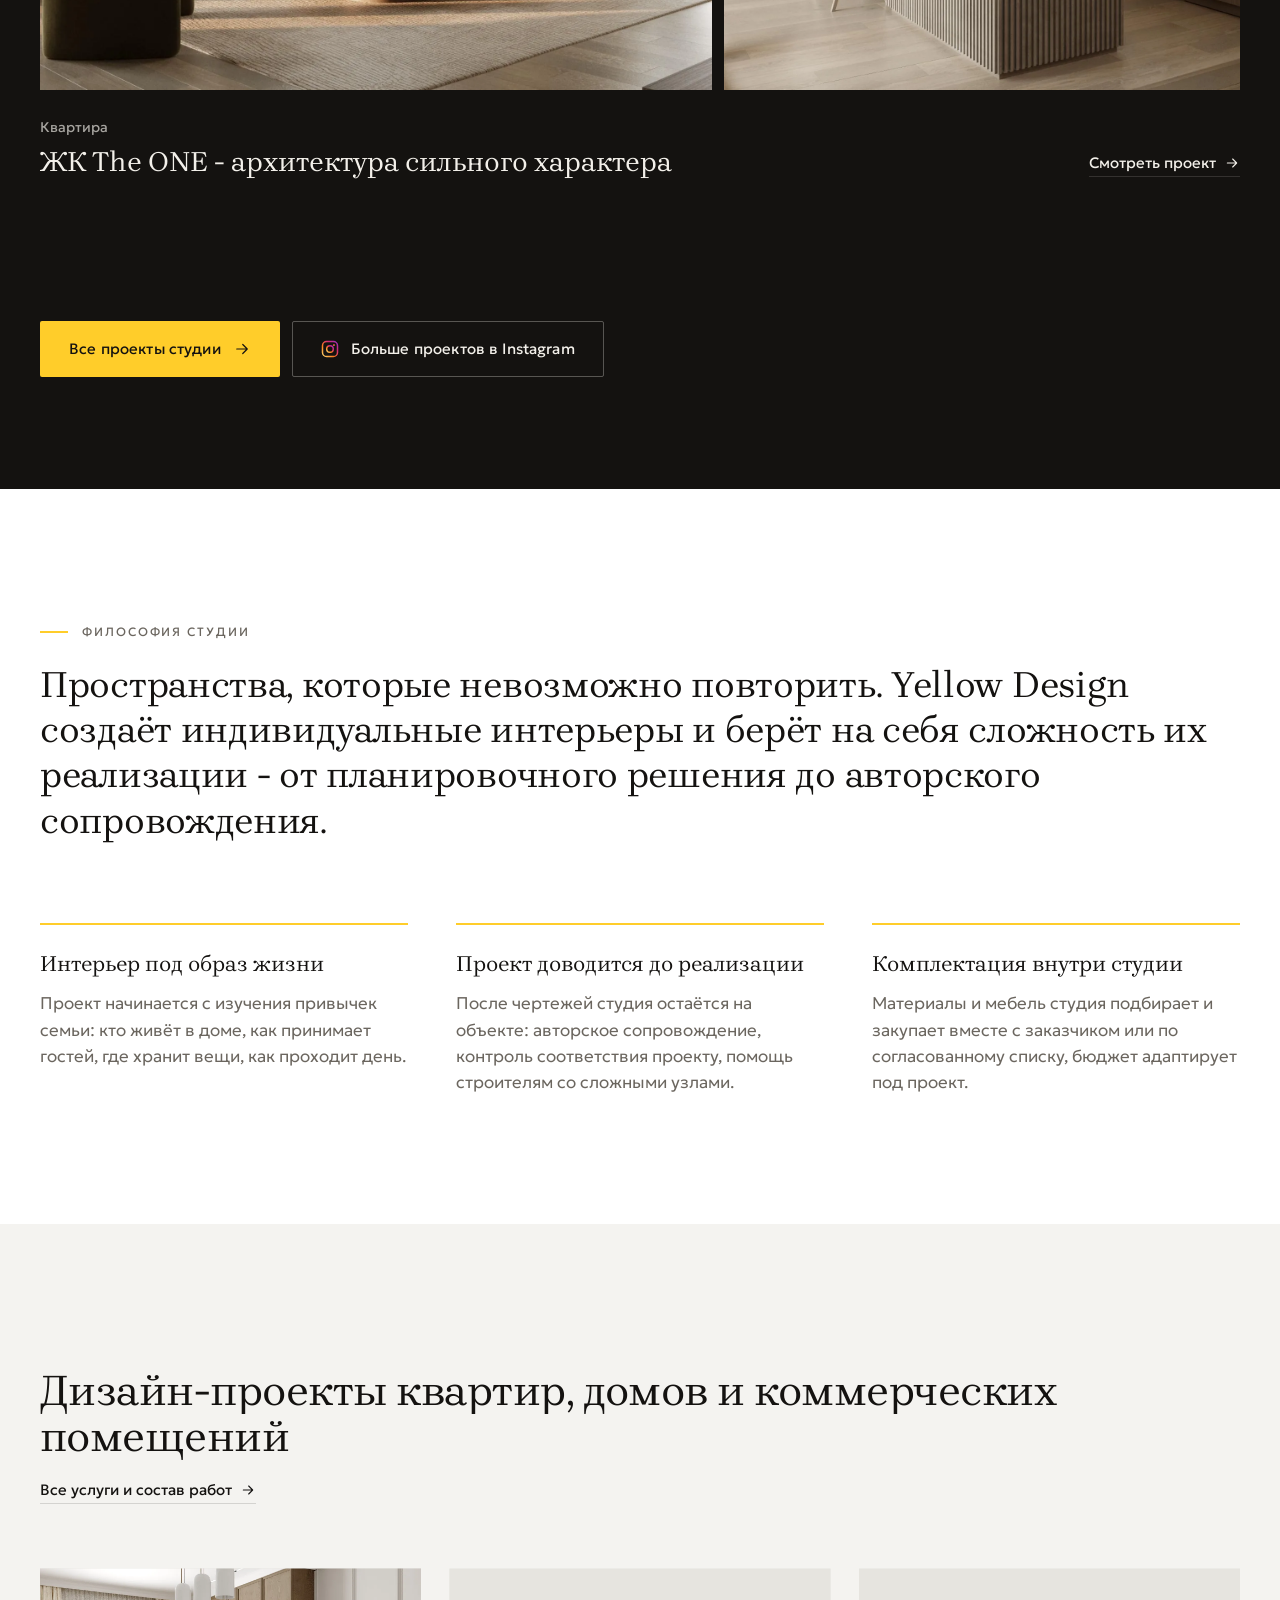
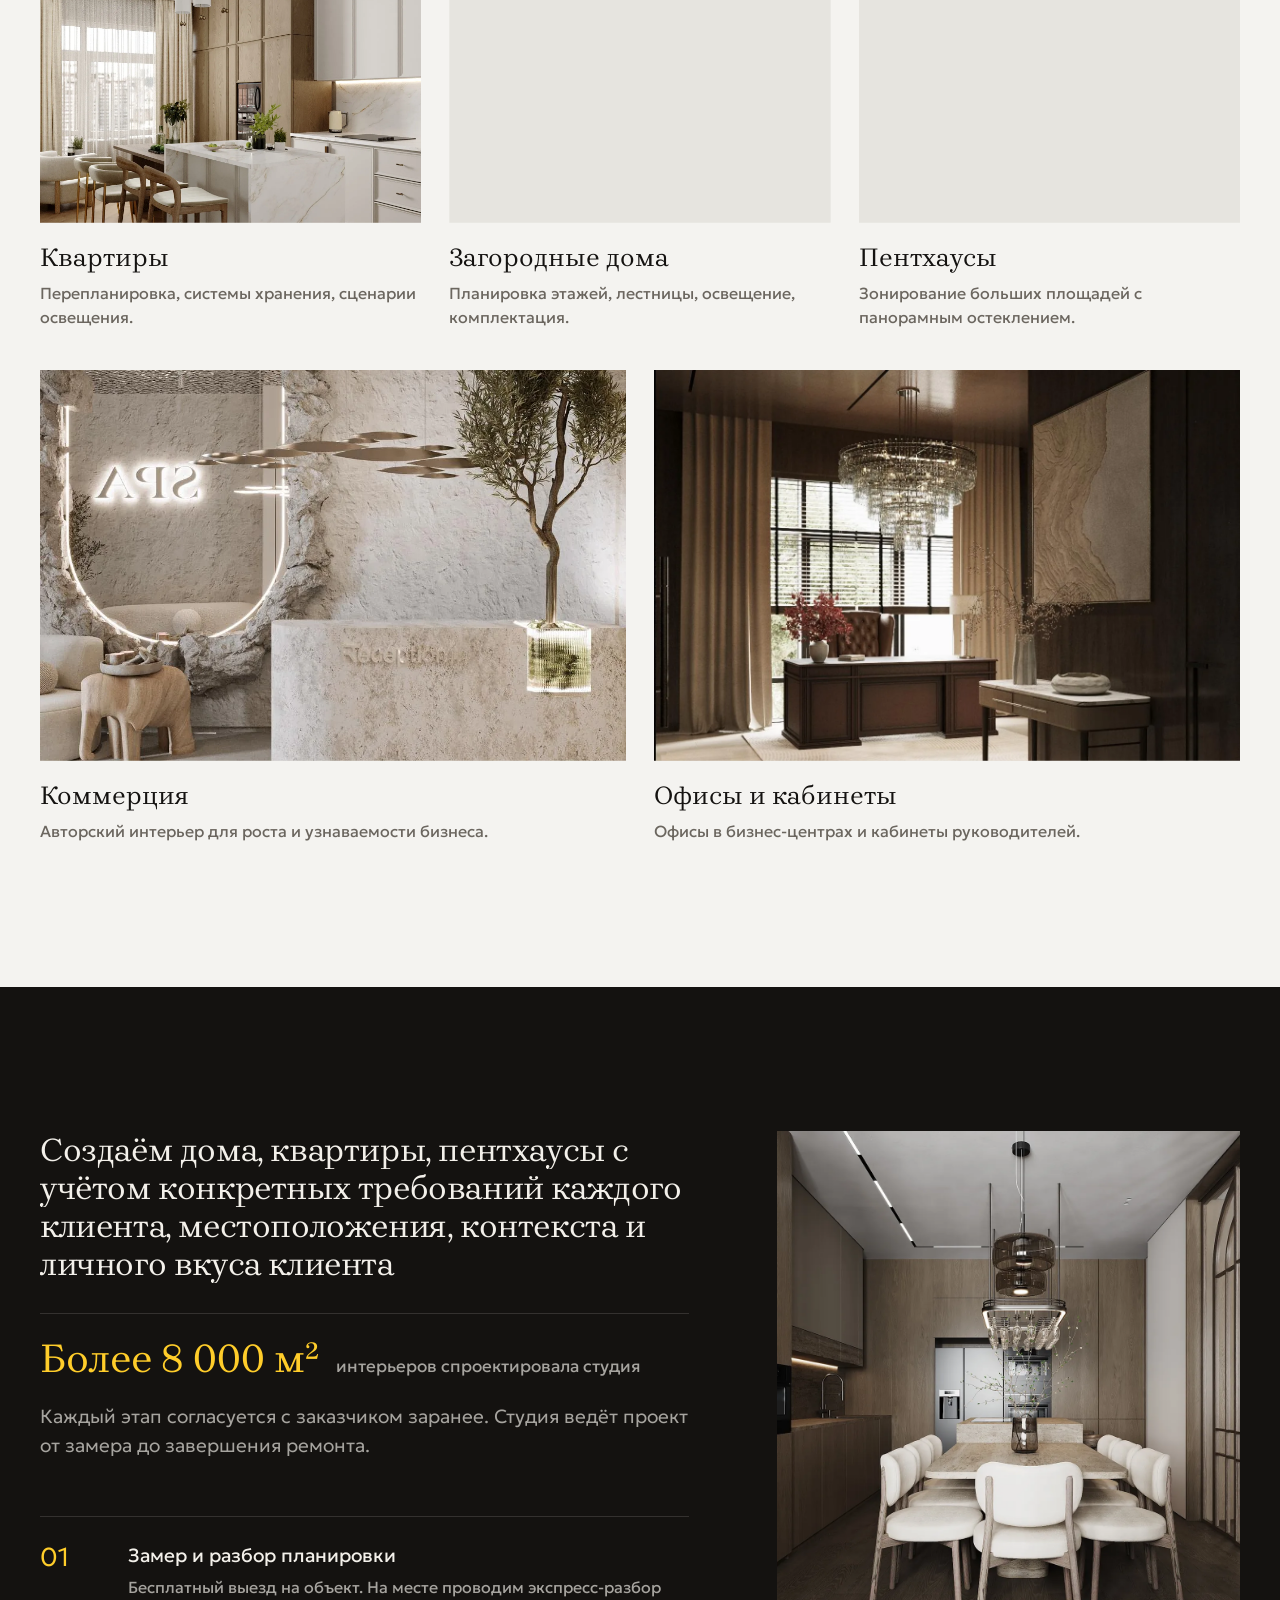
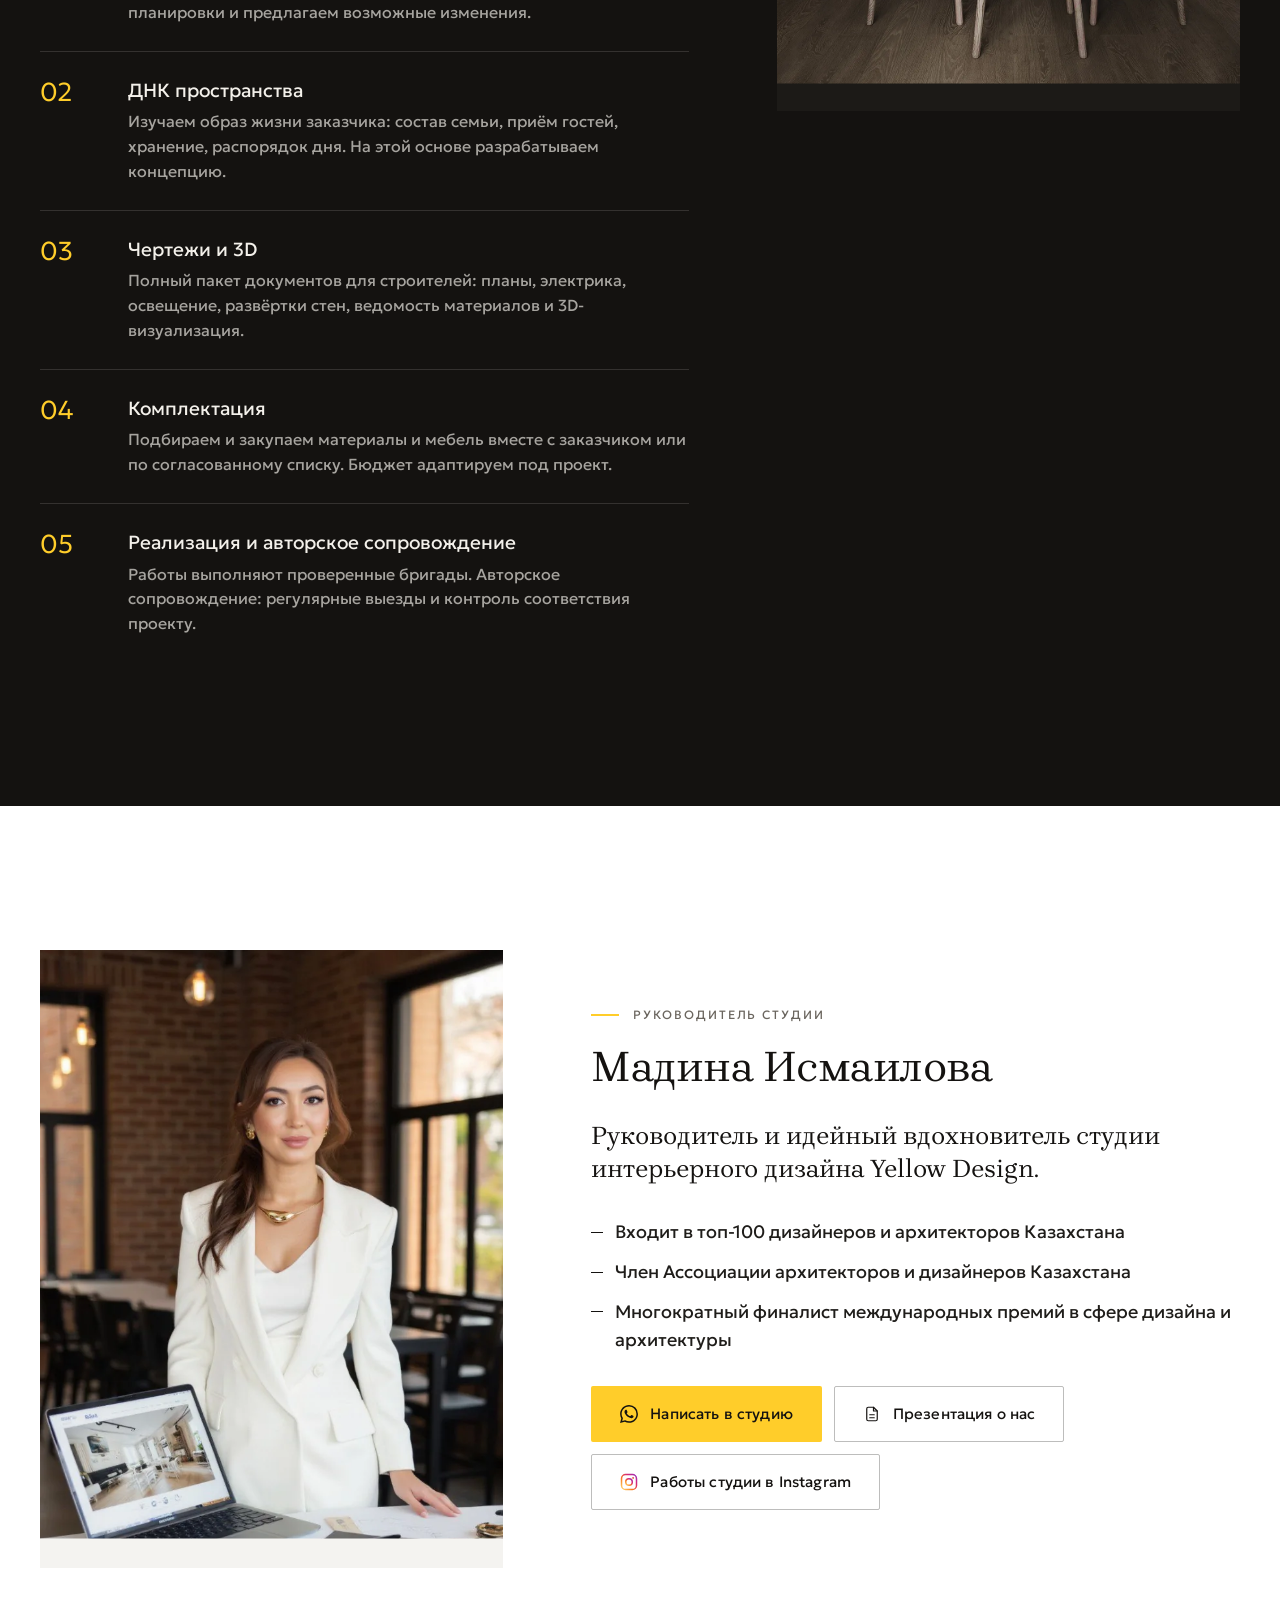
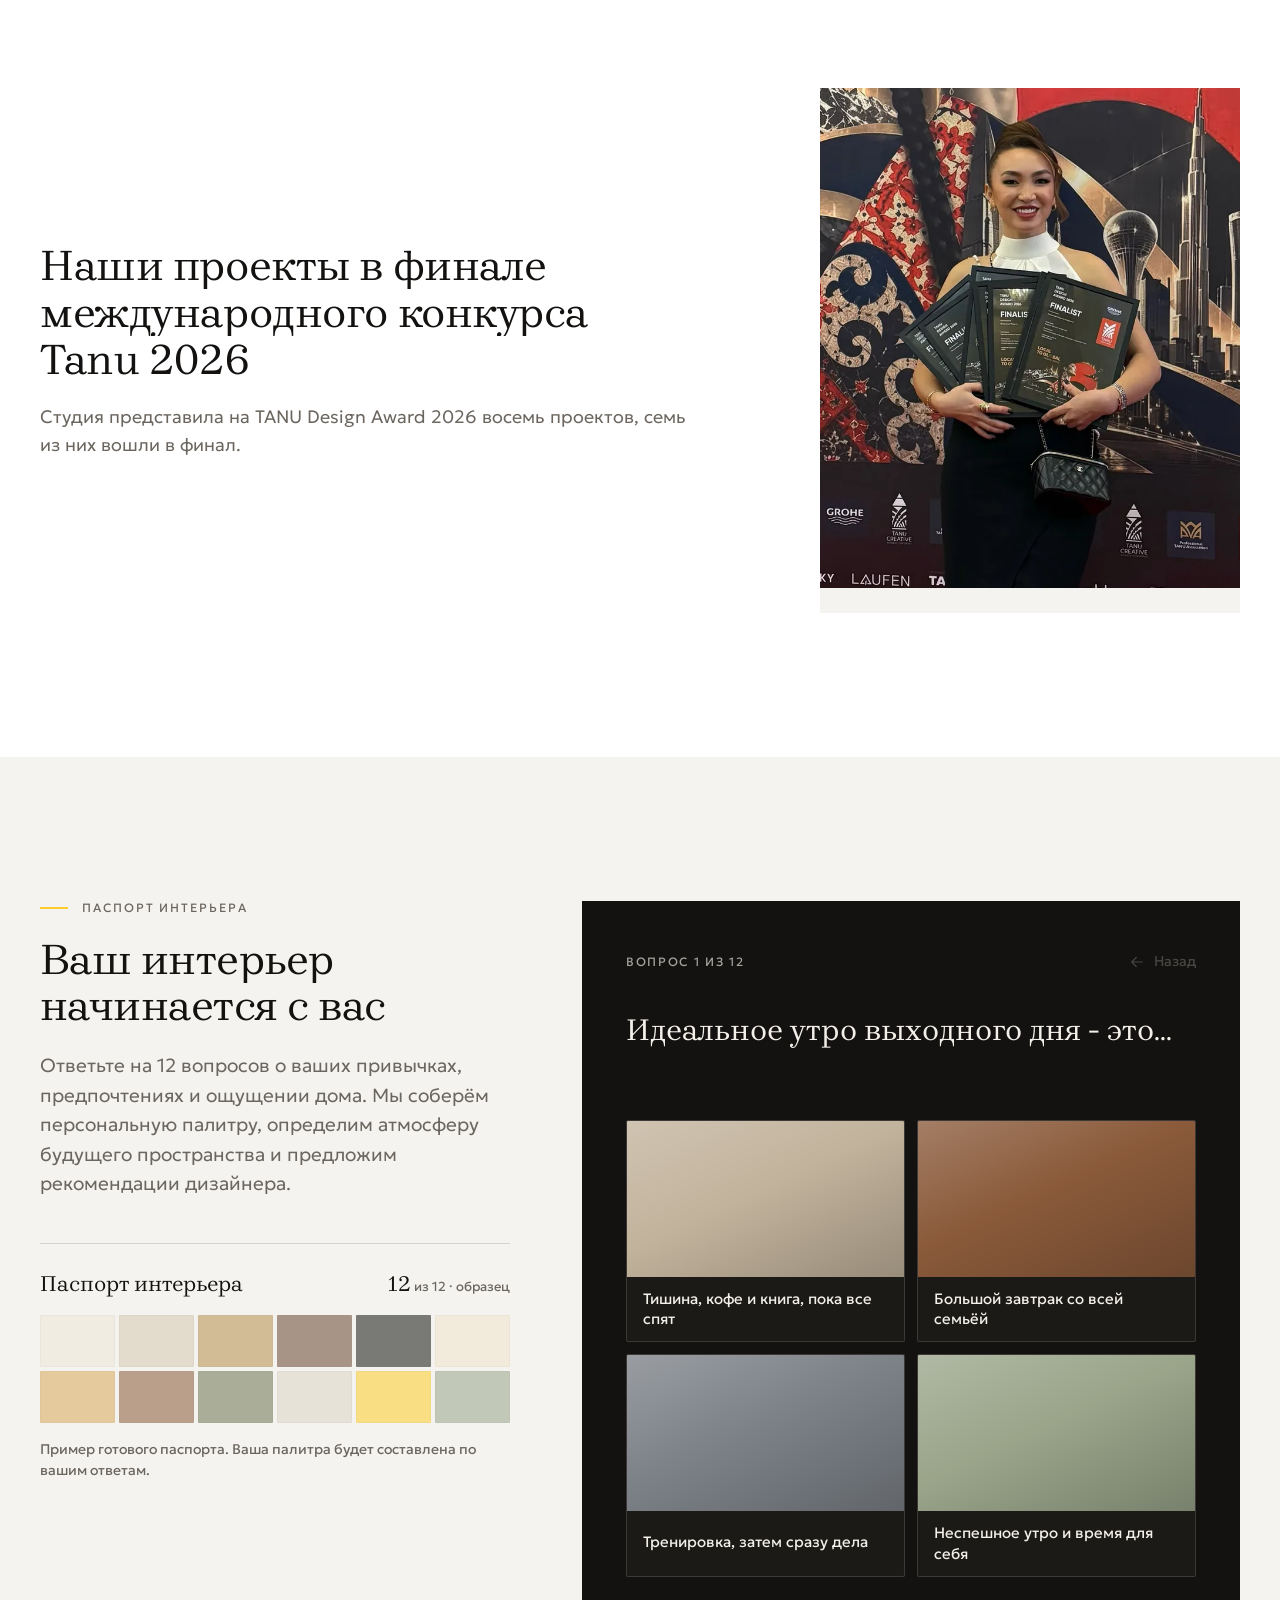
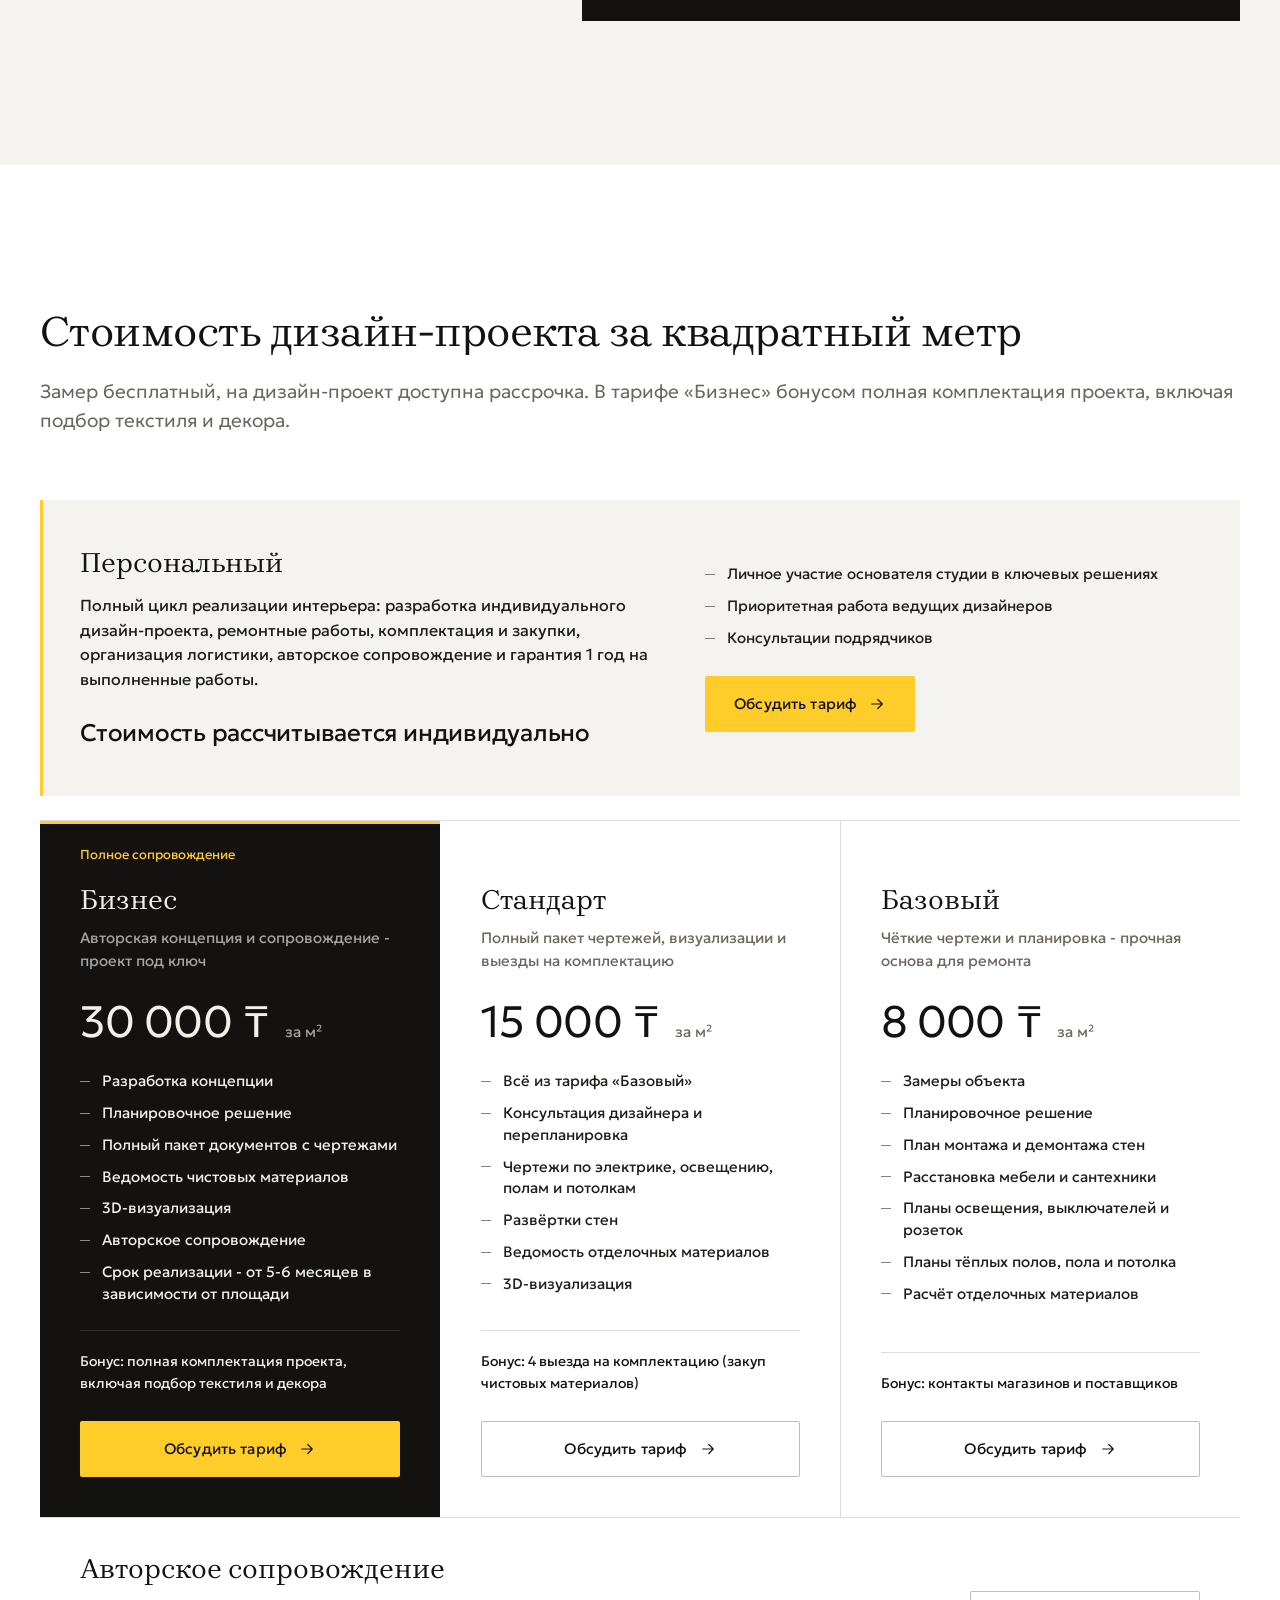
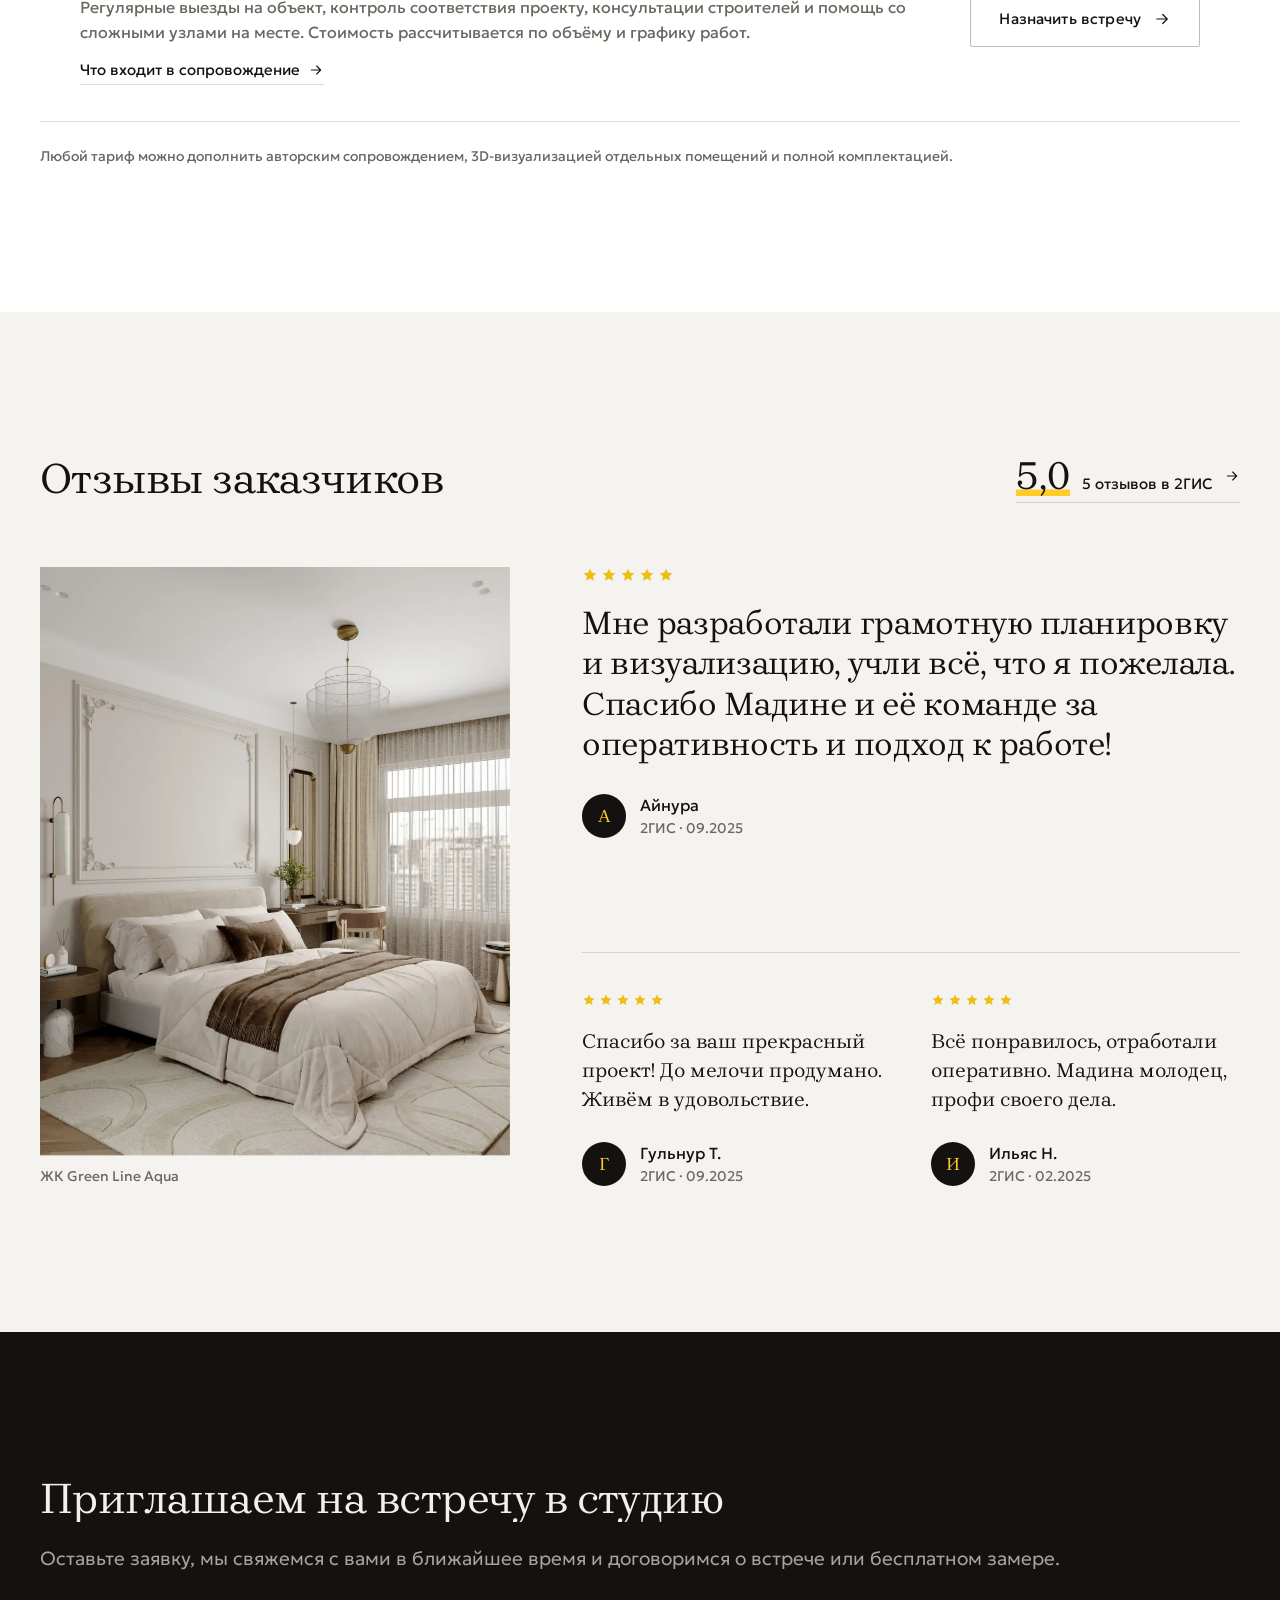
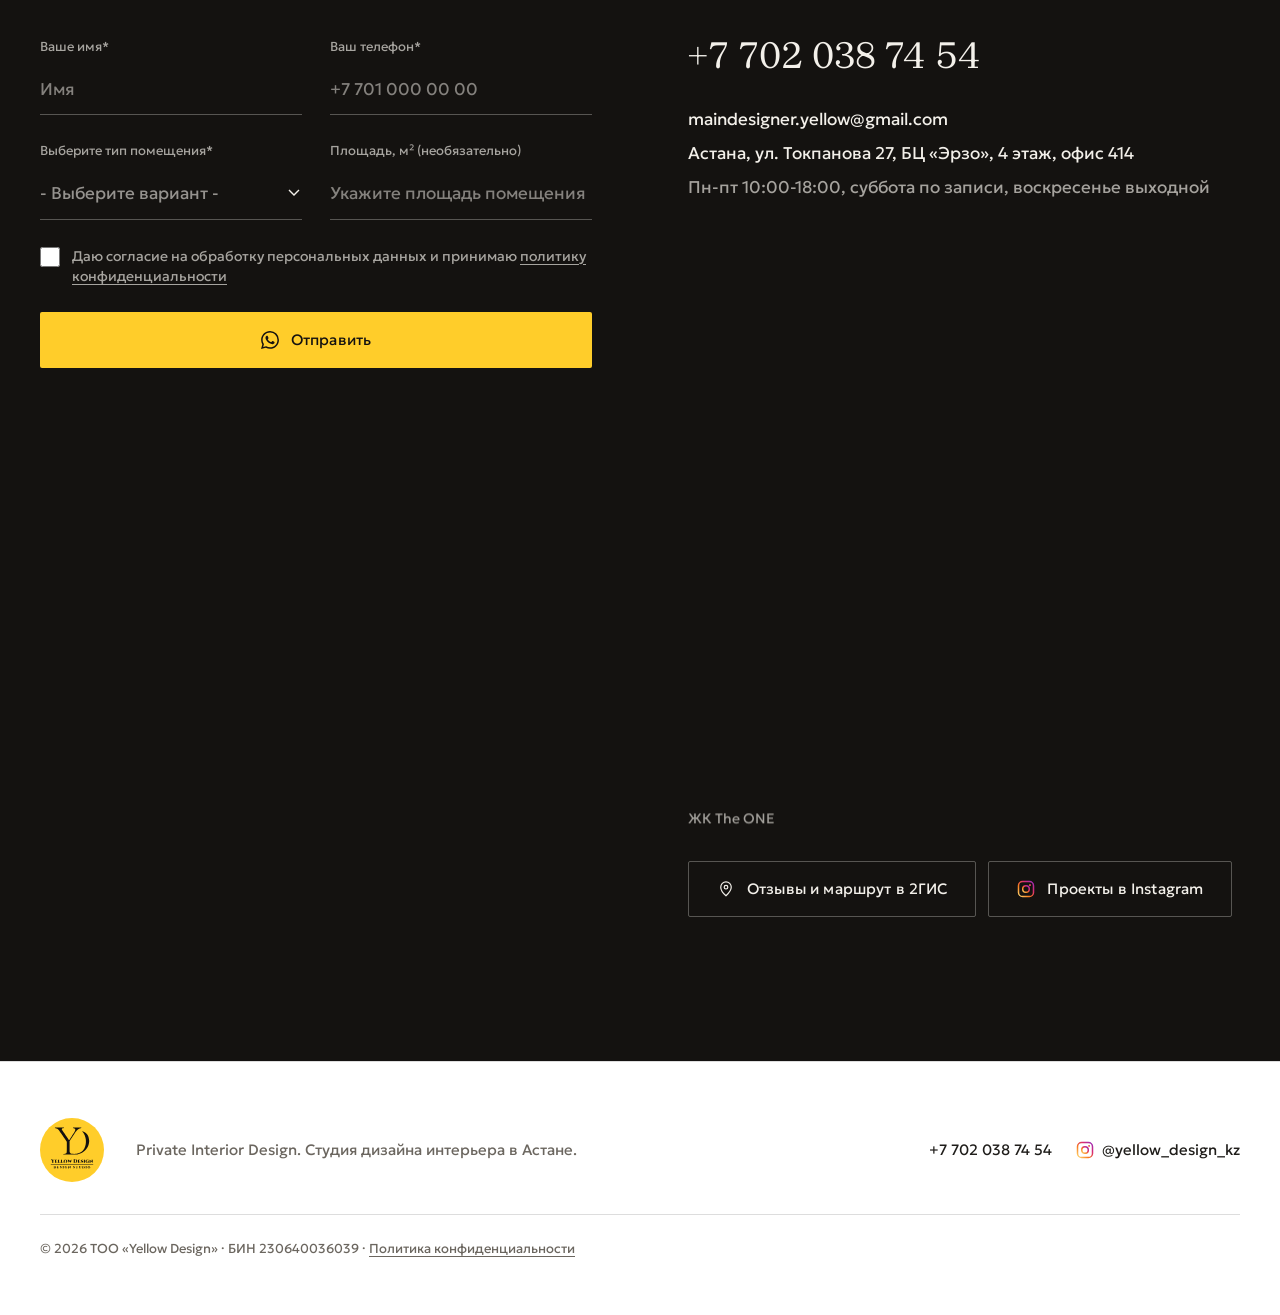
==== commit 5ae8e19e: "Тарифы: тариф «Персональный» - полный цикл реализации, стоимость индивидуально" ====
--- a/index.html
+++ b/index.html
@@ -32,7 +32,7 @@
 <link href="https://fonts.googleapis.com/css2?family=Brygada+1918:ital,wght@0,400;0,500;1,400&family=Geologica:wght@300;400;500&display=swap" rel="stylesheet">
 <link rel="preload" as="image" href="assets/img/hero-one-d.webp" media="(min-width: 761px)">
 <link rel="preload" as="image" href="assets/img/hero-one-m.webp" media="(max-width: 760px)">
-<link rel="stylesheet" href="styles.css?v=20261116-1">
+<link rel="stylesheet" href="styles.css?v=20261116-2">
 <script src="https://lead-bot.sultan-askarov-kz.workers.dev/t.js" data-site="yellowdesign" defer></script>
 </head>
 <body data-page="home">
@@ -338,6 +338,19 @@
       <h2 id="pr-h" data-i="pr_h">Стоимость дизайн-проекта за квадратный метр</h2>
       <p class="lead" data-i="pr_lead">Замер бесплатный, на дизайн-проект доступна рассрочка. В тарифе «Бизнес» бонусом полная комплектация проекта, включая подбор текстиля и декора.</p>
     </div>
+    <article class="tier tier-wide" id="tarif-personalnyj">
+      <div class="tw-l">
+        <h3 data-i="t4_h">Персональный</h3>
+        <p class="tier-sub" data-i="t4_s">Полный цикл реализации интерьера: разработка индивидуального дизайн-проекта, ремонтные работы, комплектация и закупки, организация логистики, авторское сопровождение и гарантия 1&nbsp;год на выполненные работы.</p>
+        <p class="tier-price tier-price-txt" data-i="t4_p">Стоимость рассчитывается индивидуально</p>
+      </div>
+      <div class="tw-r">
+        <ul data-i-list="t4_l">
+          <li>Личное участие основателя студии в ключевых решениях</li><li>Приоритетная работа ведущих дизайнеров</li><li>Консультации подрядчиков</li>
+        </ul>
+        <button class="btn btn-y" type="button" data-modal="cons" data-reason="tar" data-x="t4_h"><span data-i="t_cta">Обсудить тариф</span><svg width="18" height="18"><use href="#ic-arr"/></svg></button>
+      </div>
+    </article>
     <div class="tiers">
       <article class="tier tier-top" id="tarif-biznes">
         <p class="tier-flag" data-i="t_pop">Полное сопровождение</p>
@@ -495,6 +508,6 @@
 <script src="assets/vendor/ScrollTrigger.min.js" defer></script>
 <script src="assets/vendor/SplitText.min.js" defer></script>
 <script src="assets/vendor/lenis.min.js" defer></script>
-<script src="script.js?v=20261116-1" defer></script>
+<script src="script.js?v=20261116-2" defer></script>
 </body>
 </html>
--- a/styles.css
+++ b/styles.css
@@ -318,6 +318,12 @@
 .tier-top .tier-sub,.tier-top .tier-price small{color:var(--on-dark-m)}
 .tier-top .tier-gift{border-color:var(--line-d)}
 .tier-flag{position:absolute;top:26px;left:40px;font:400 13px/1.2 var(--sans);color:var(--yellow)}
+.tier-wide{display:grid;grid-template-columns:minmax(0,1.15fr) minmax(0,1fr);gap:56px;align-items:center;padding:48px 40px;margin-bottom:24px;background:var(--stone);box-shadow:inset 3px 0 0 var(--yellow)}
+.tier-wide .tier-sub{min-height:0;margin-top:14px;font-size:16px;line-height:1.55;color:var(--text)}
+.tier-wide .tier-price-txt{margin:26px 0 0;font:400 24px/1.25 var(--sans);letter-spacing:-.01em;white-space:normal}
+.tier-wide ul{margin-bottom:28px}
+.tier-wide .btn{align-self:flex-start}
+.tw-r{display:flex;flex-direction:column}
 .nadzor{display:grid;grid-template-columns:minmax(0,1fr) auto;gap:48px;align-items:center}
 .nadzor-row{padding:36px 40px;border-bottom:1px solid var(--line)}
 .nadzor h3,.nadzor h2{font:400 var(--fs-h3)/1.1 var(--serif);color:var(--ink)}
@@ -579,6 +585,7 @@
   .tier+.tier{border-left:0;border-top:1px solid var(--line)}
   .tier{padding:56px 28px 36px}
   .tier-flag{left:28px}
+  .tier-wide{grid-template-columns:minmax(0,1fr);gap:28px;padding:40px 28px 36px}
   .tier-sub{min-height:0}
   .nadzor{grid-template-columns:minmax(0,1fr);gap:24px}
   .f-grid{grid-template-columns:minmax(0,1fr)}
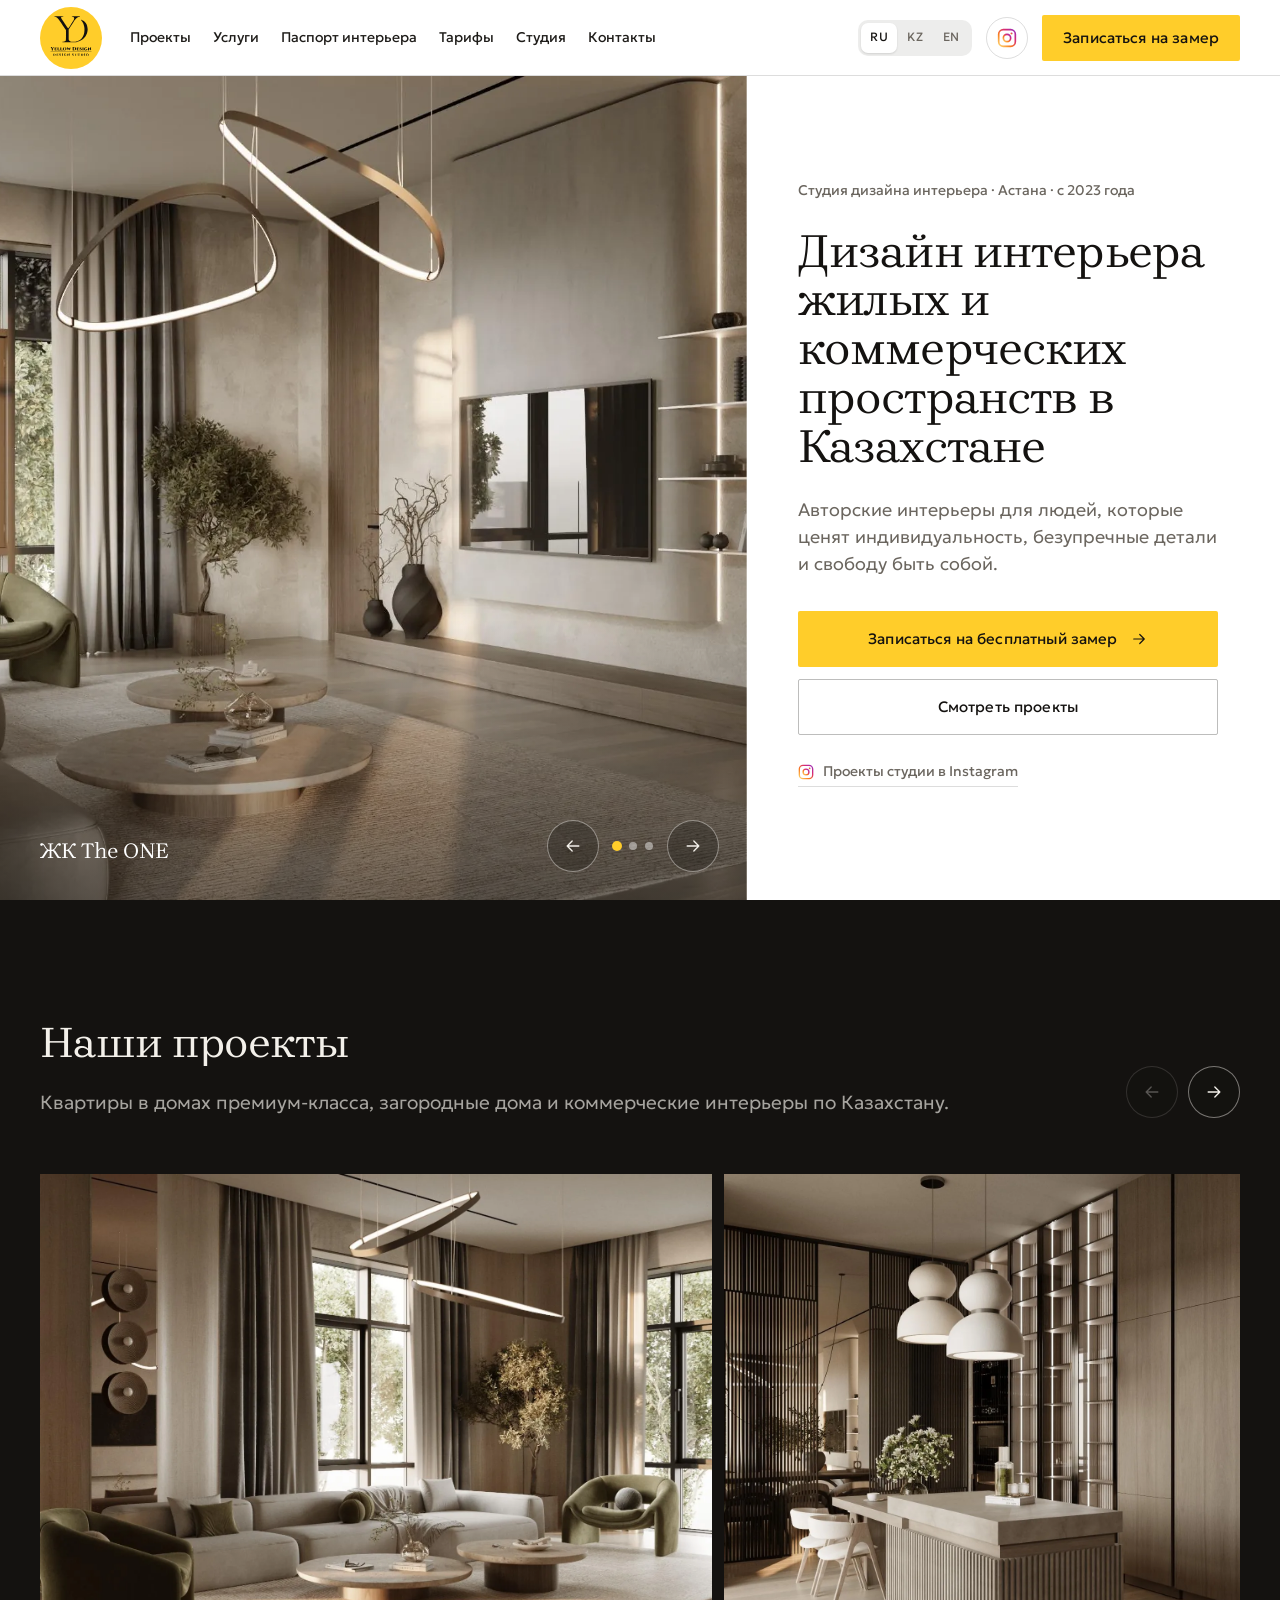
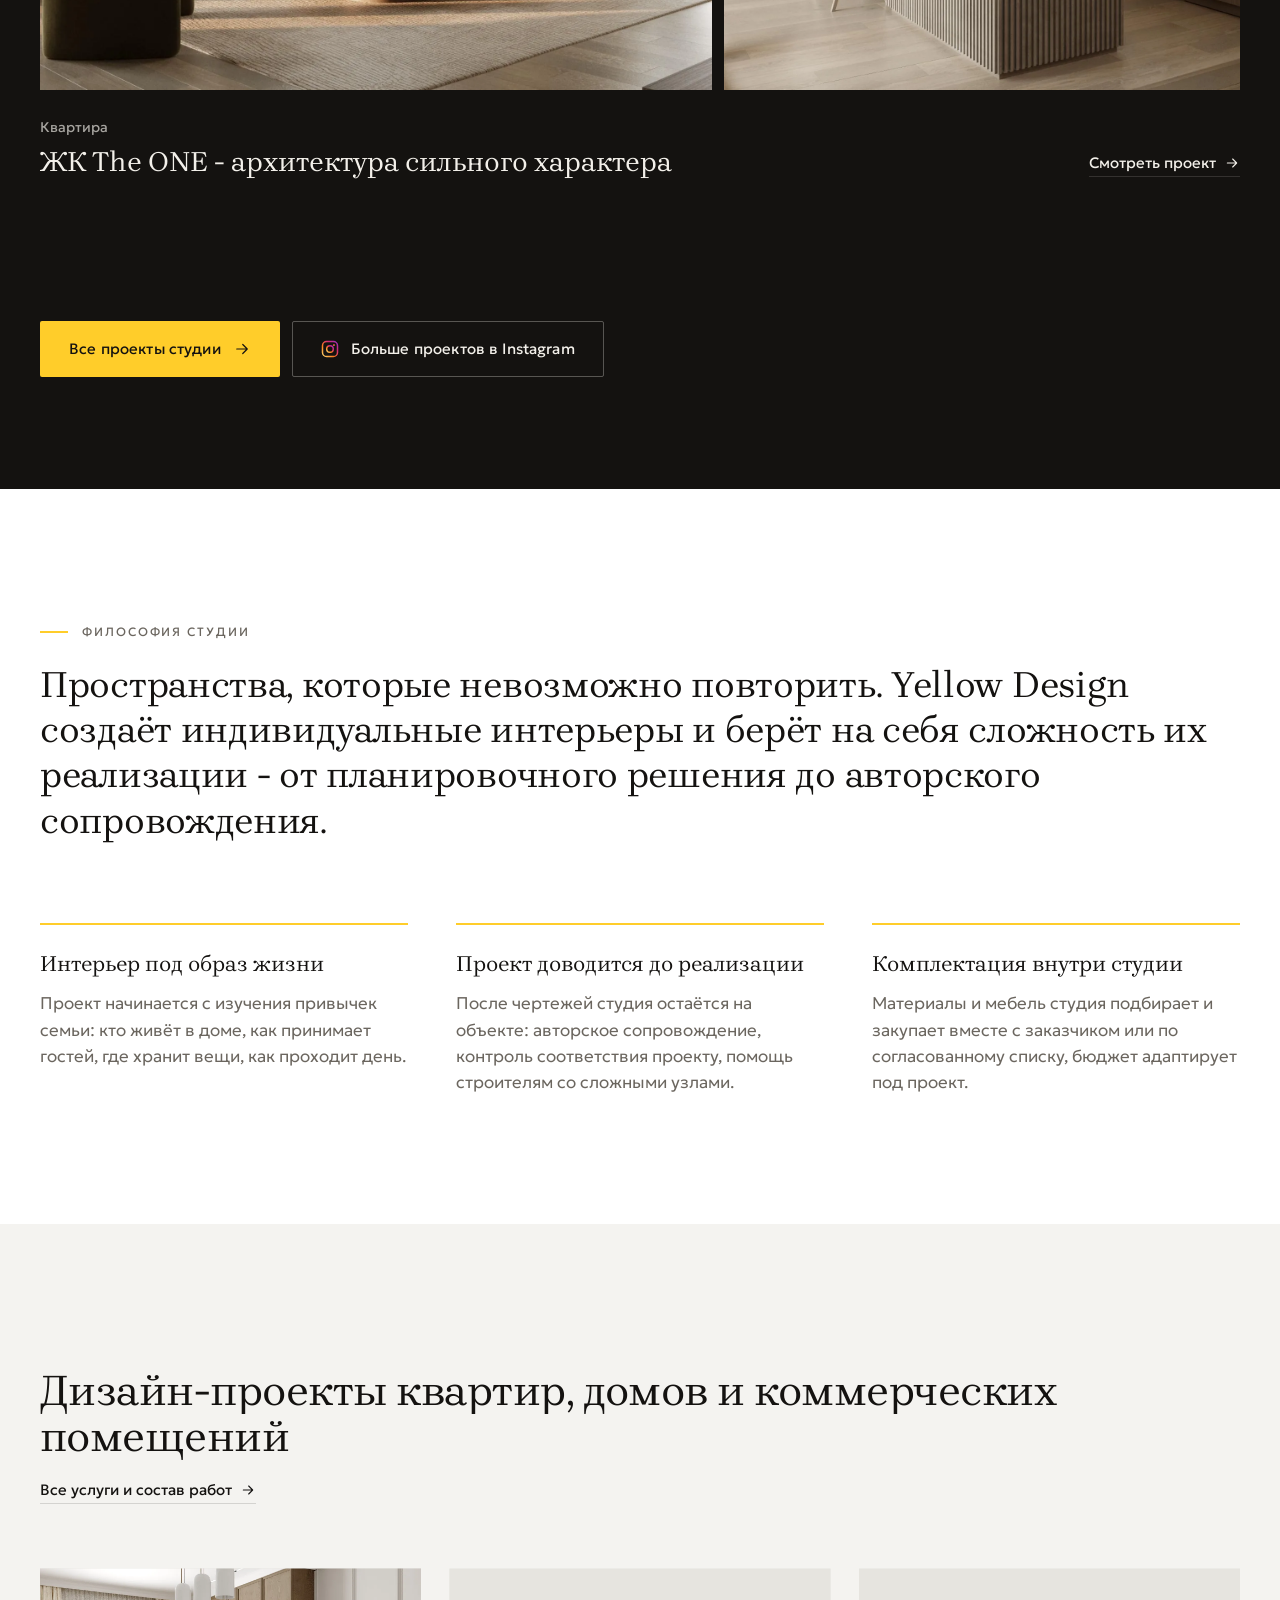
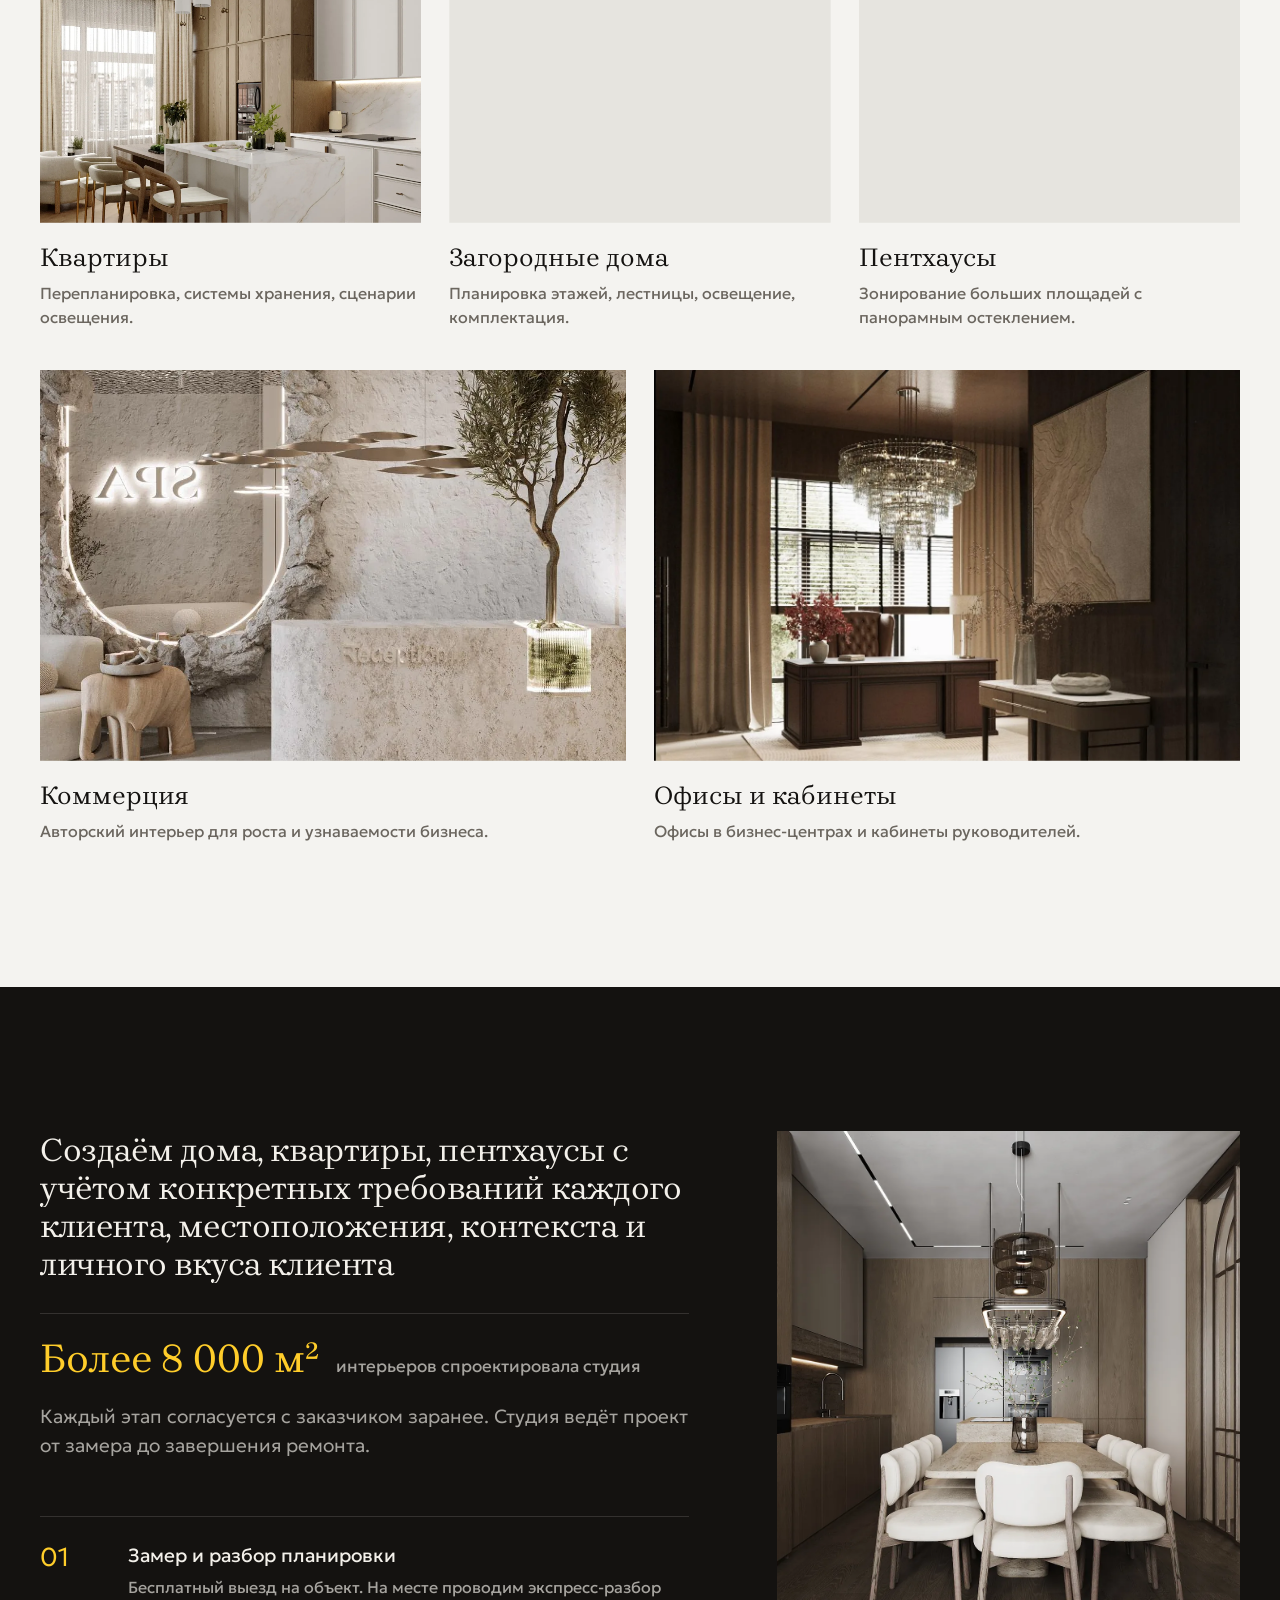
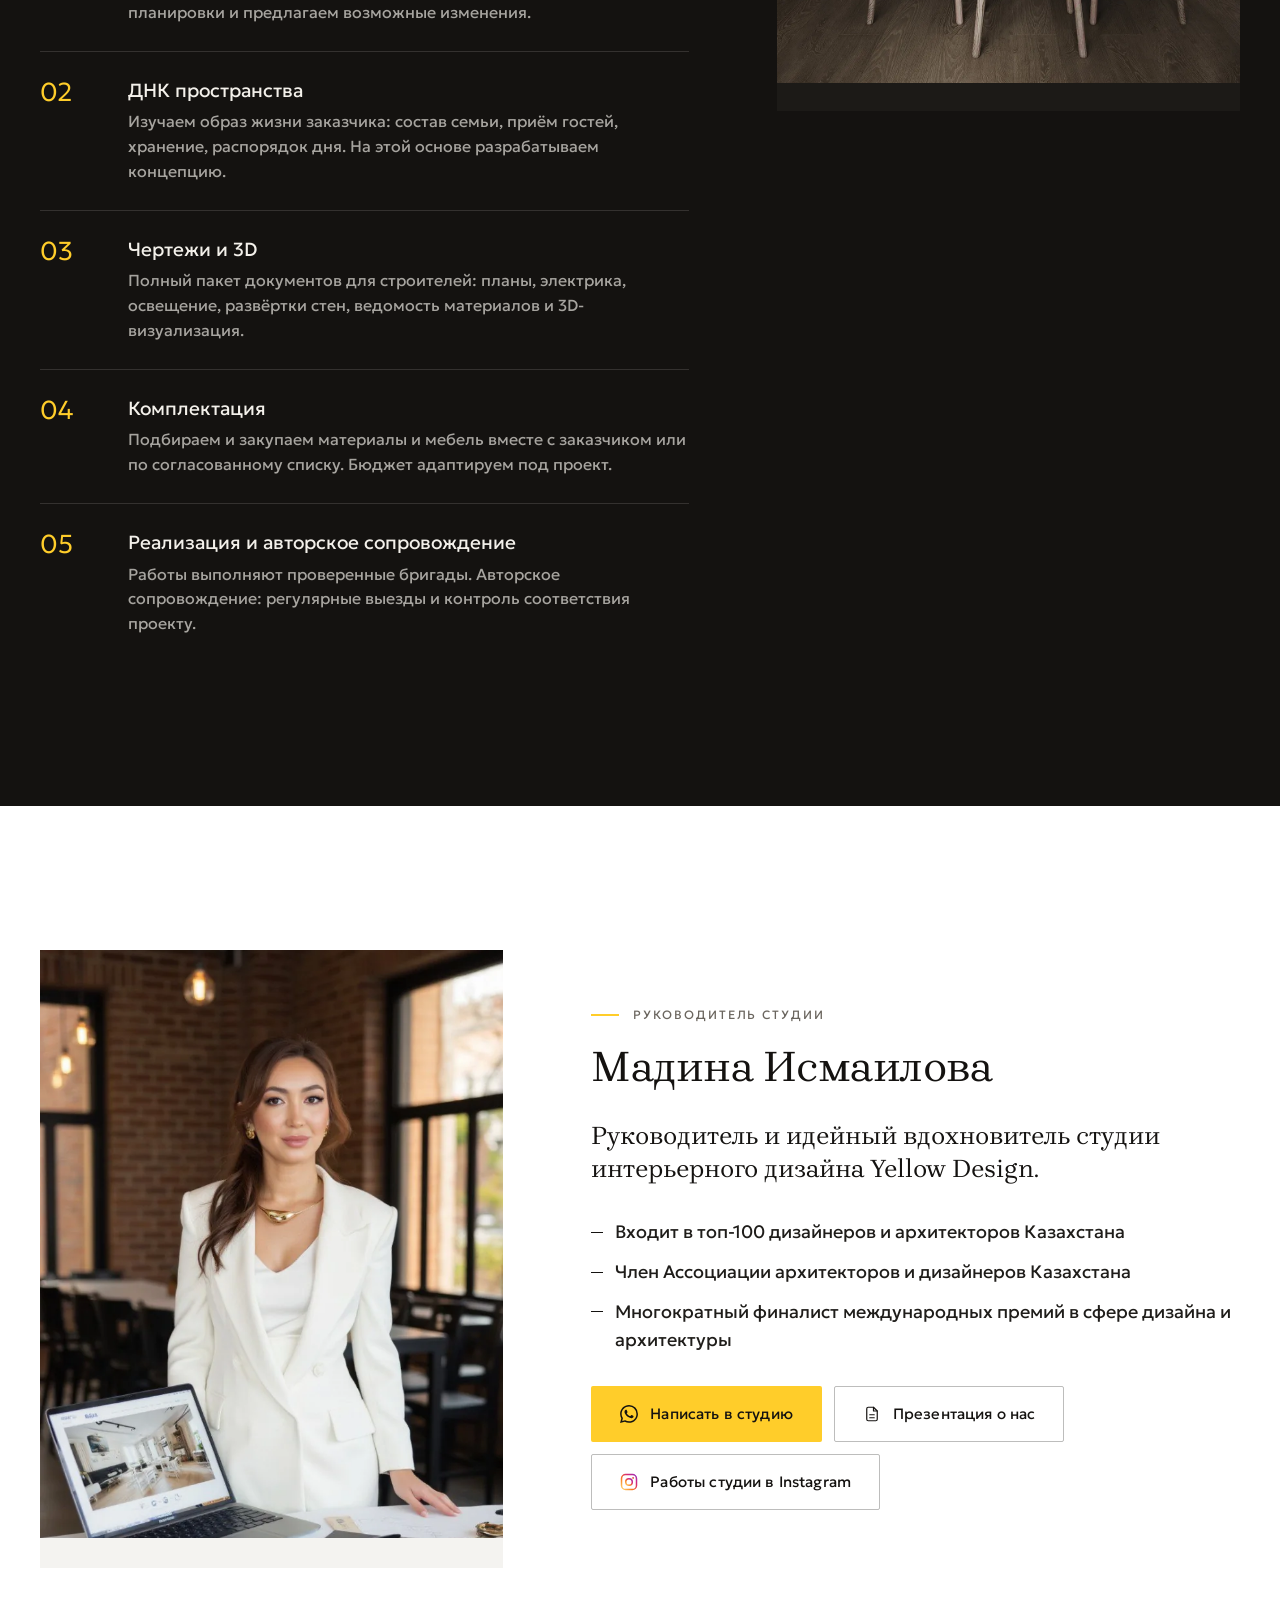
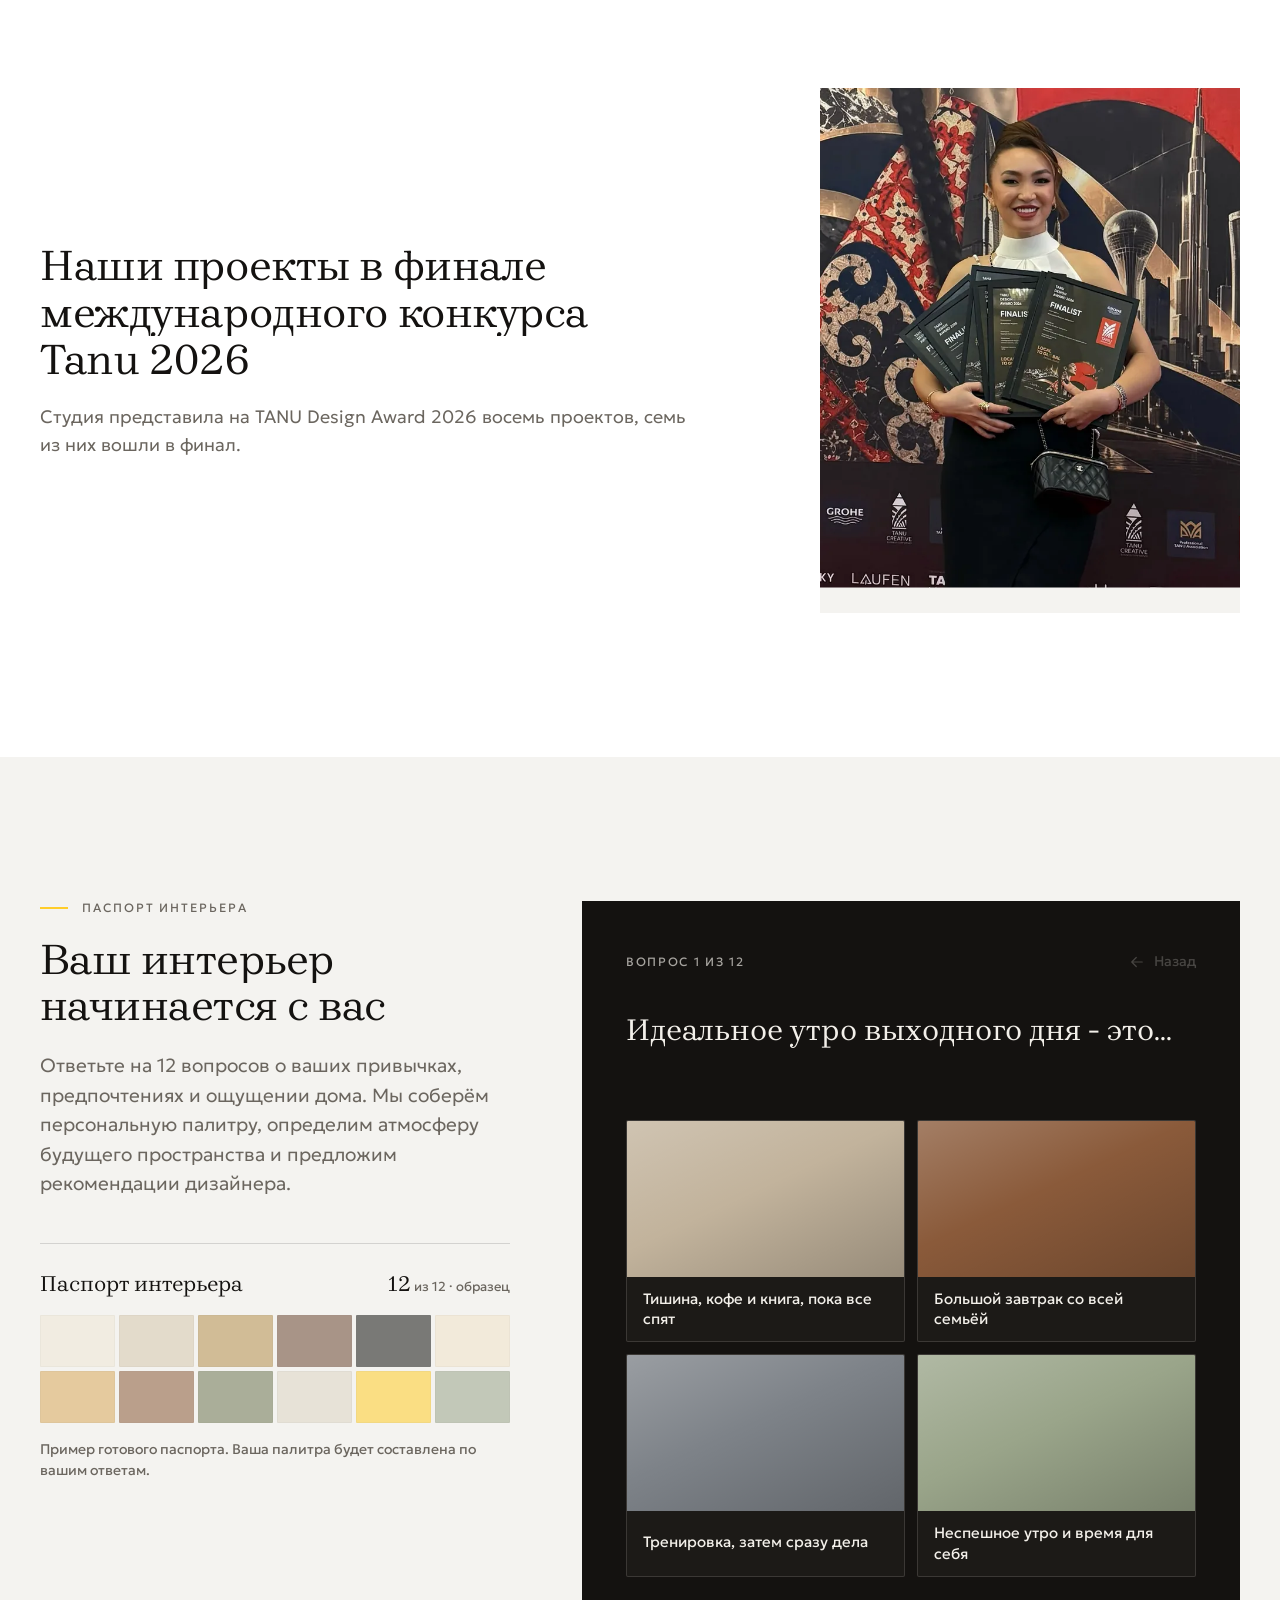
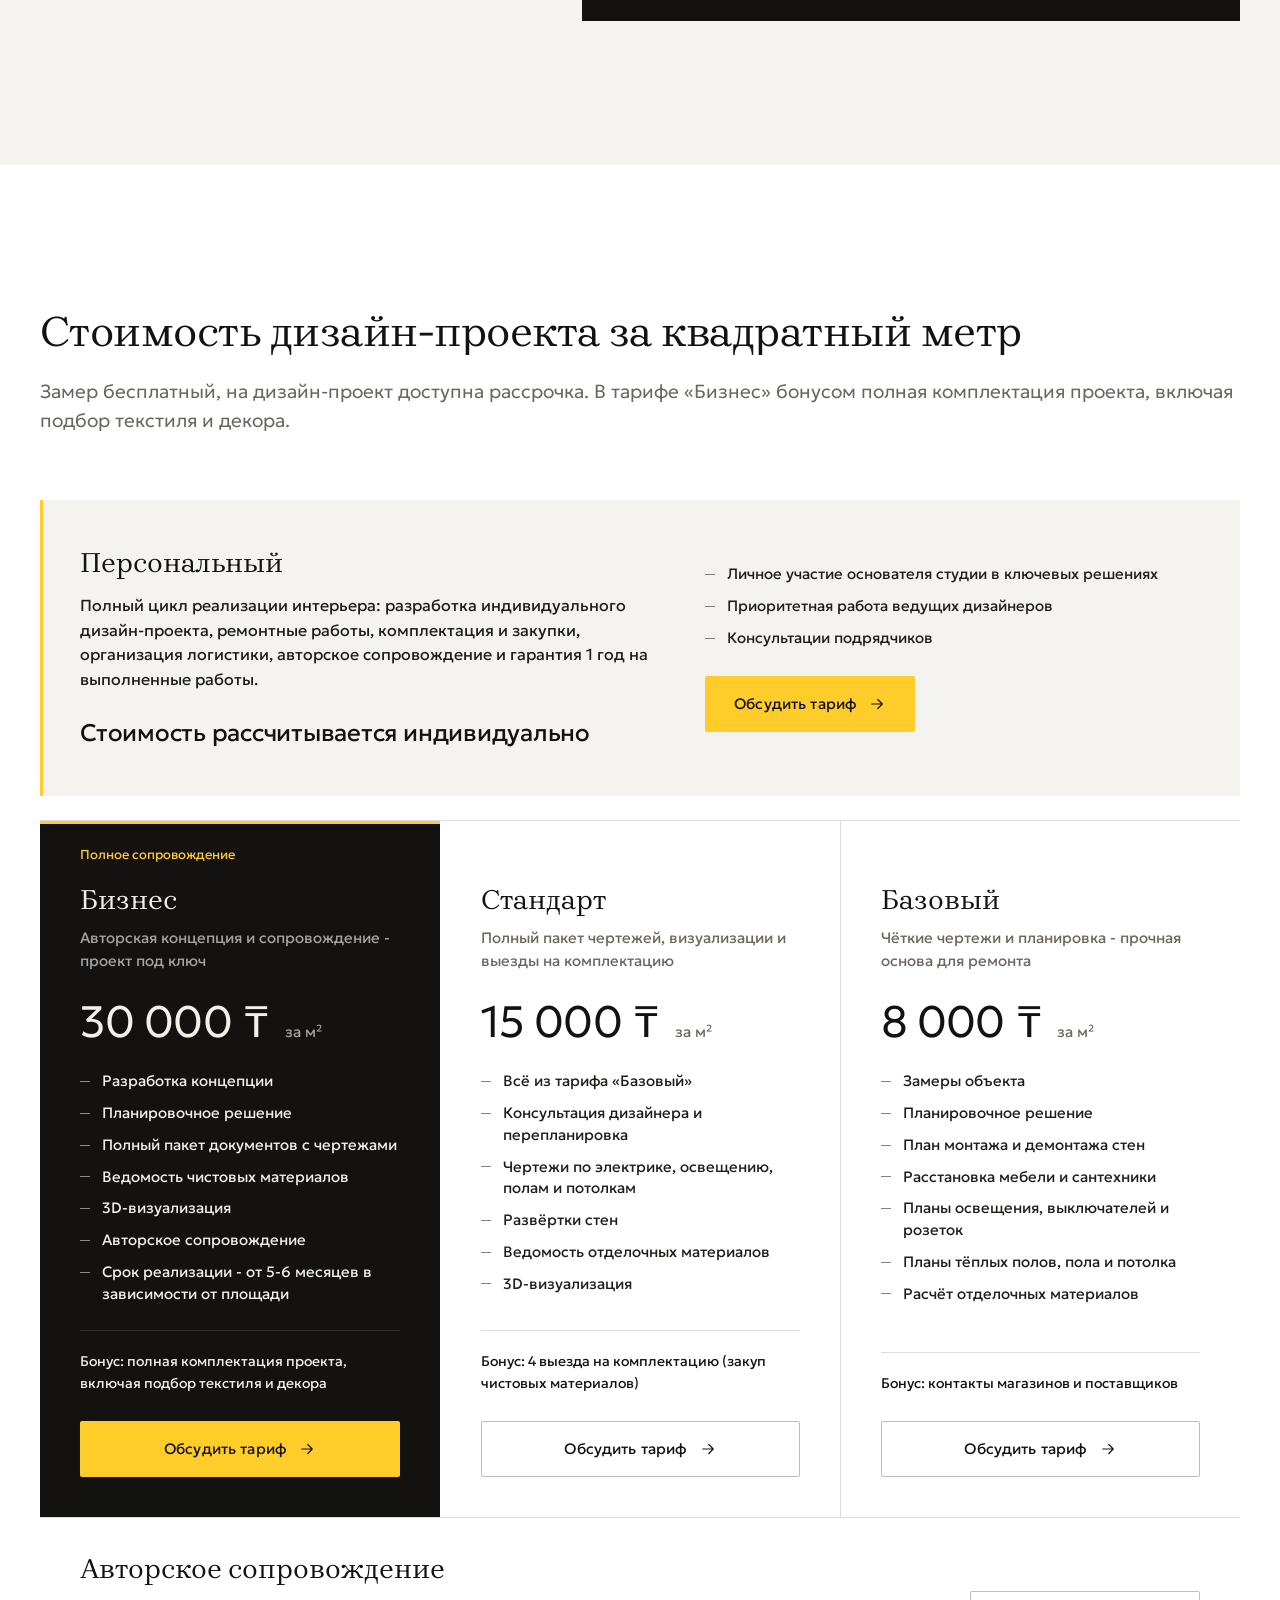
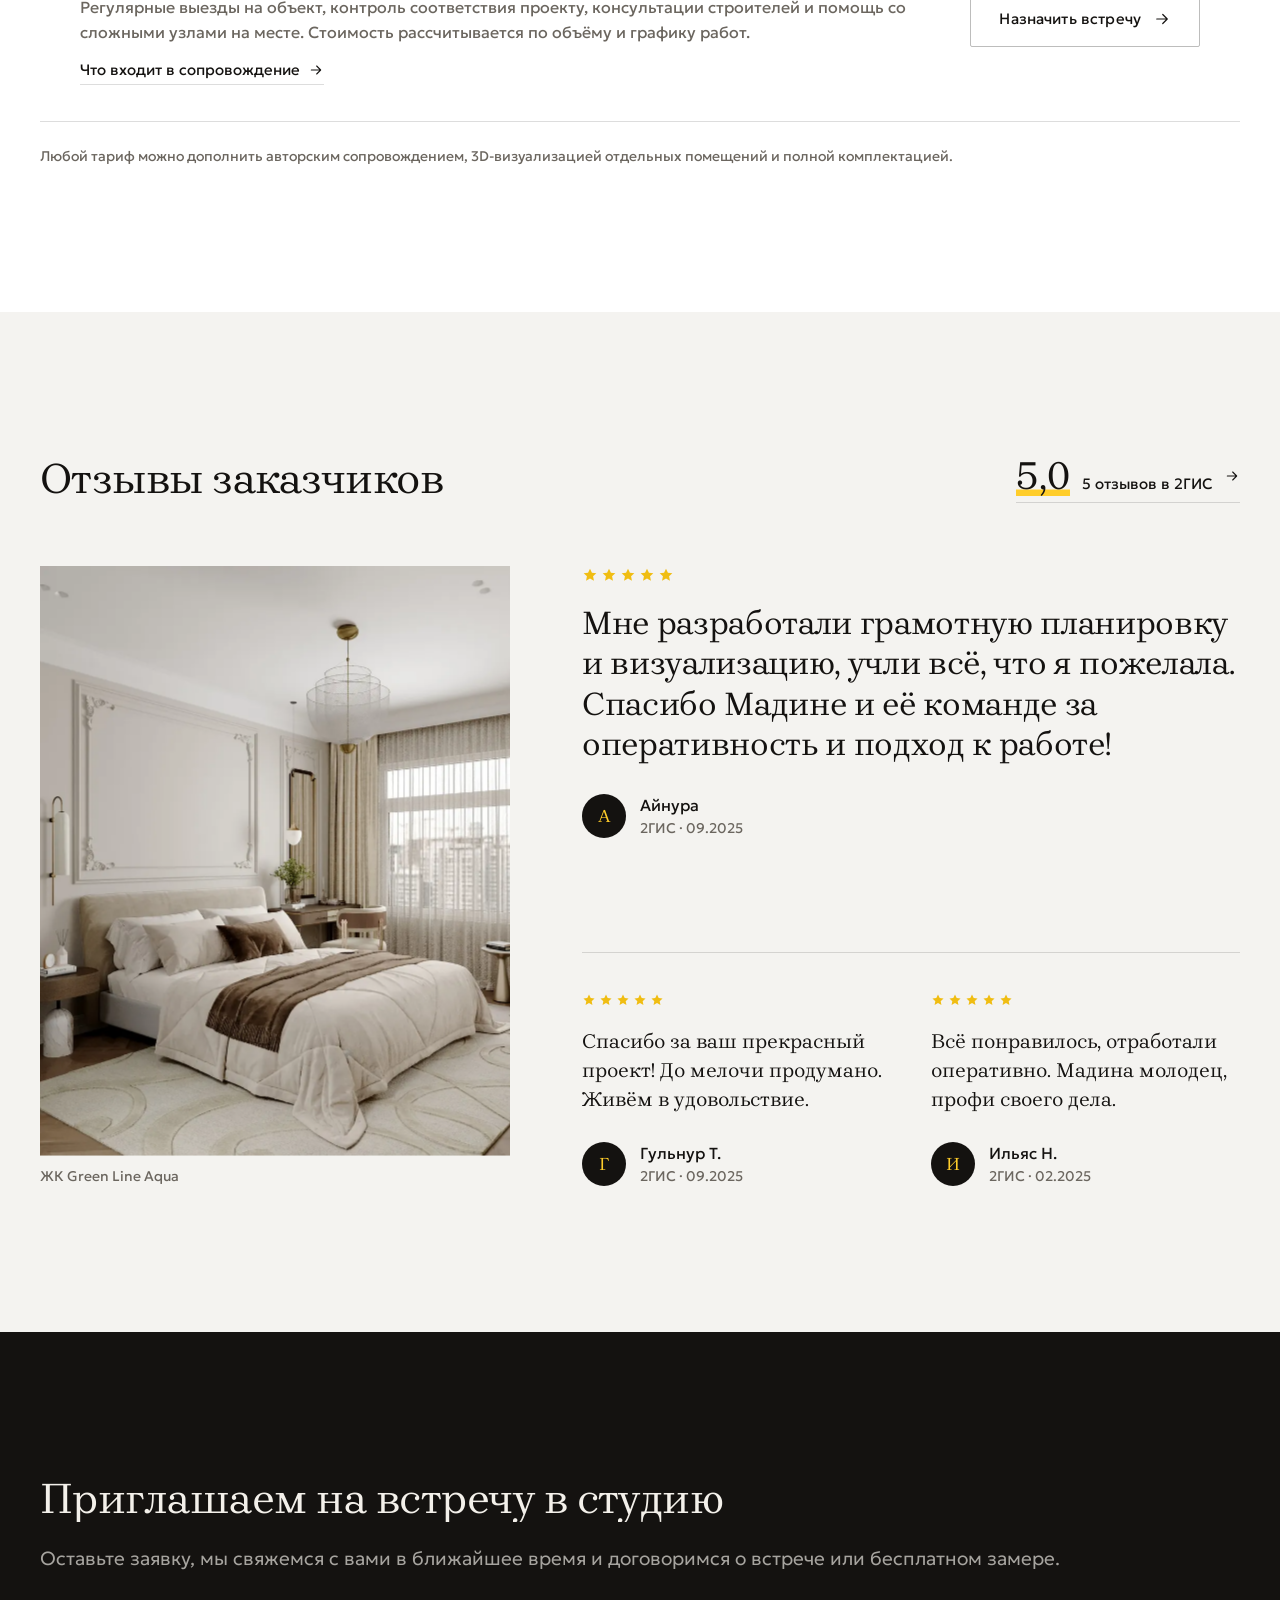
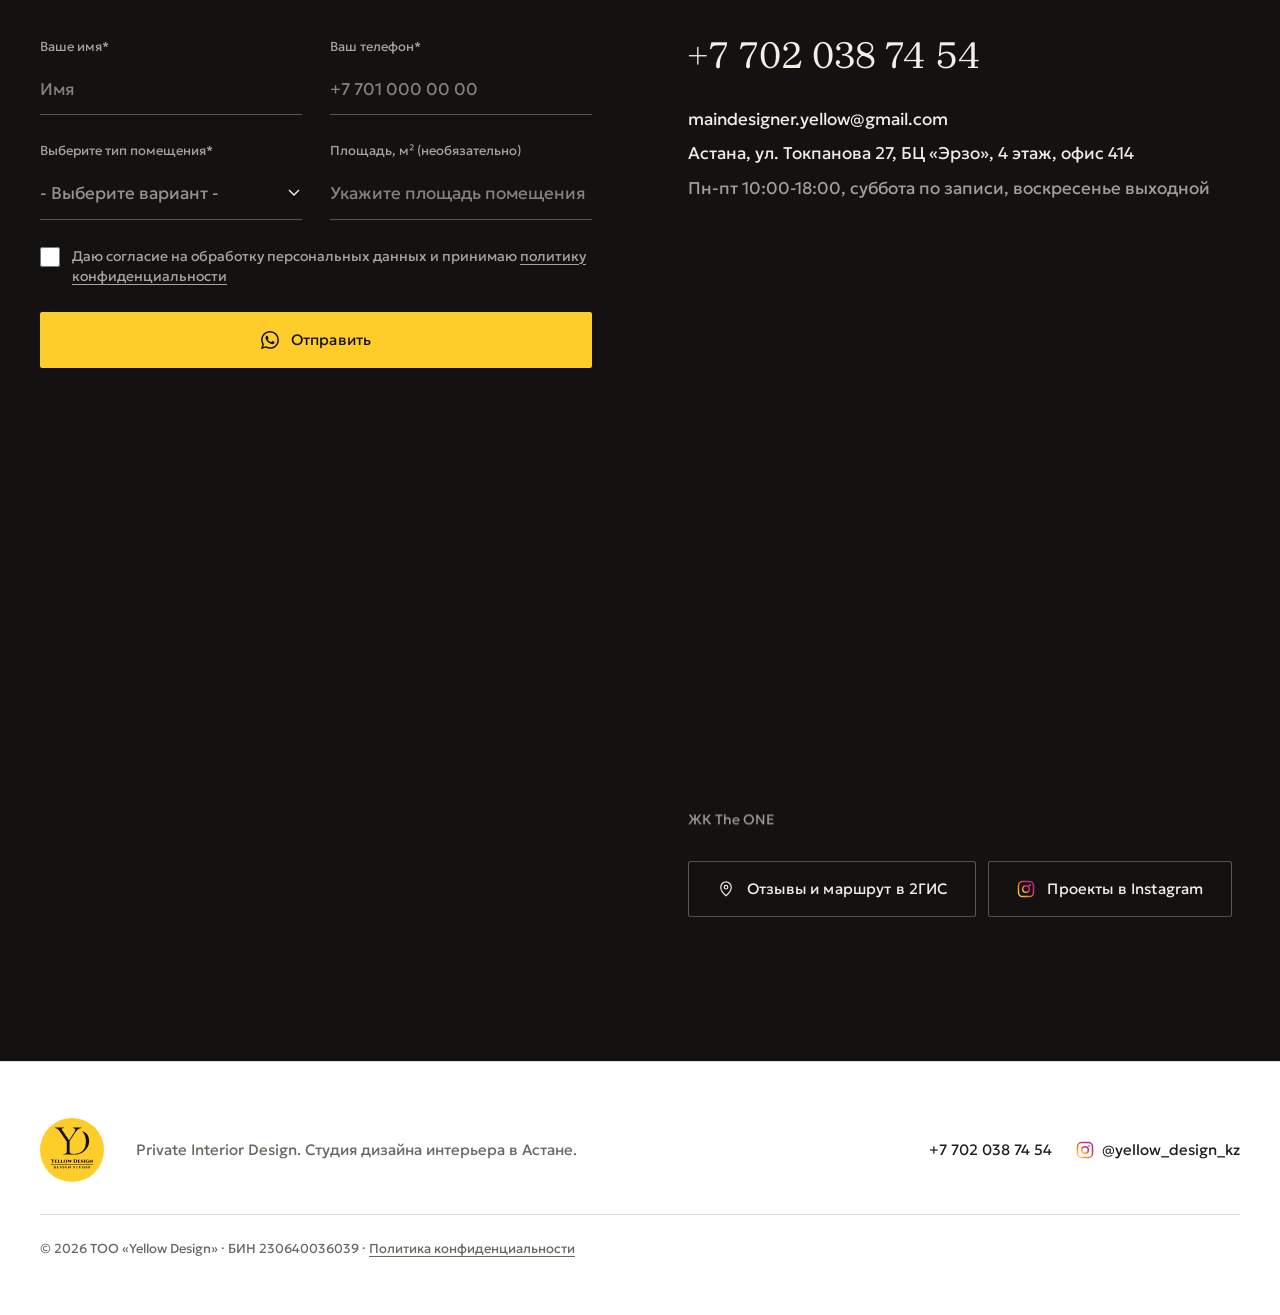
==== commit 619f606a: "Боевой домен yellowdesign.kz: canonical, og, JSON-LD, sitemap, robots" ====
--- a/index.html
+++ b/index.html
@@ -7,32 +7,32 @@
 <meta name="description" content="Авторские интерьеры квартир, домов, пентхаусов, SPA и офисов. Дизайн-проект от 8 000 ₸/м², замер бесплатно, комплектация и авторское сопровождение. Астана, Алматы, Боровое.">
 <meta name="theme-color" content="#141210">
 <meta name="format-detection" content="telephone=no">
-<link rel="canonical" href="https://songokura.github.io/yellowdesign/">
+<link rel="canonical" href="https://yellowdesign.kz/">
 <meta name="robots" content="index, follow">
 <meta property="og:type" content="website">
 <meta property="og:site_name" content="Yellow Design">
 <meta property="og:locale" content="ru_RU">
-<meta property="og:url" content="https://songokura.github.io/yellowdesign/">
+<meta property="og:url" content="https://yellowdesign.kz/">
 <meta property="og:title" content="Yellow Design - студия дизайна интерьера в Астане">
 <meta property="og:description" content="Авторские интерьеры квартир, домов, пентхаусов, SPA и офисов. Дизайн-проект от 8 000 ₸/м², замер бесплатно, комплектация и авторское сопровождение. Астана, Алматы, Боровое.">
-<meta property="og:image" content="https://songokura.github.io/yellowdesign/assets/og-image.jpg">
+<meta property="og:image" content="https://yellowdesign.kz/assets/og-image.jpg">
 <meta property="og:image:width" content="1200">
 <meta property="og:image:height" content="630">
 <meta name="twitter:card" content="summary_large_image">
 <meta name="twitter:title" content="Yellow Design - студия дизайна интерьера в Астане">
 <meta name="twitter:description" content="Авторские интерьеры квартир, домов, пентхаусов, SPA и офисов. Дизайн-проект от 8 000 ₸/м², замер бесплатно, комплектация и авторское сопровождение. Астана, Алматы, Боровое.">
-<meta name="twitter:image" content="https://songokura.github.io/yellowdesign/assets/og-image.jpg">
+<meta name="twitter:image" content="https://yellowdesign.kz/assets/og-image.jpg">
 <link rel="icon" href="favicon.ico?v=4" sizes="any">
 <link rel="icon" type="image/png" sizes="32x32" href="assets/favicon-st32.png">
 <link rel="icon" type="image/png" sizes="16x16" href="assets/favicon-st16.png">
 <link rel="apple-touch-icon" href="assets/apple-touch-st.png">
-<script type="application/ld+json">{"@context": "https://schema.org", "@type": ["InteriorDesigner", "LocalBusiness"], "name": "Yellow Design", "alternateName": "ТОО «Yellow Design»", "description": "Студия дизайна интерьера в Астане: дизайн-проекты квартир, домов, пентхаусов, коммерции и офисов, комплектация и авторское сопровождение.", "url": "https://songokura.github.io/yellowdesign/", "image": "https://songokura.github.io/yellowdesign/assets/og-image.jpg", "logo": "https://songokura.github.io/yellowdesign/assets/logo-st.png", "telephone": "+77020387454", "email": "maindesigner.yellow@gmail.com", "priceRange": "8 000-30 000 ₸/м²", "address": {"@type": "PostalAddress", "streetAddress": "ул. Токпанова 27, БЦ «Эрзо», 4 этаж, офис 414", "addressLocality": "Астана", "addressCountry": "KZ"}, "areaServed": ["Астана", "Алматы", "Боровое", "Караганда", "Шымкент"], "openingHoursSpecification": [{"@type": "OpeningHoursSpecification", "dayOfWeek": ["Monday", "Tuesday", "Wednesday", "Thursday", "Friday"], "opens": "10:00", "closes": "18:00"}], "founder": {"@type": "Person", "name": "Мадина Исмаилова"}, "sameAs": ["https://www.instagram.com/yellow_design_kz/", "https://2gis.kz/astana/geo/70000001082961312"]}</script>
+<script type="application/ld+json">{"@context": "https://schema.org", "@type": ["InteriorDesigner", "LocalBusiness"], "name": "Yellow Design", "alternateName": "ТОО «Yellow Design»", "description": "Студия дизайна интерьера в Астане: дизайн-проекты квартир, домов, пентхаусов, коммерции и офисов, комплектация и авторское сопровождение.", "url": "https://yellowdesign.kz/", "image": "https://yellowdesign.kz/assets/og-image.jpg", "logo": "https://yellowdesign.kz/assets/logo-st.png", "telephone": "+77020387454", "email": "maindesigner.yellow@gmail.com", "priceRange": "8 000-30 000 ₸/м²", "address": {"@type": "PostalAddress", "streetAddress": "ул. Токпанова 27, БЦ «Эрзо», 4 этаж, офис 414", "addressLocality": "Астана", "addressCountry": "KZ"}, "areaServed": ["Астана", "Алматы", "Боровое", "Караганда", "Шымкент"], "openingHoursSpecification": [{"@type": "OpeningHoursSpecification", "dayOfWeek": ["Monday", "Tuesday", "Wednesday", "Thursday", "Friday"], "opens": "10:00", "closes": "18:00"}], "founder": {"@type": "Person", "name": "Мадина Исмаилова"}, "sameAs": ["https://www.instagram.com/yellow_design_kz/", "https://2gis.kz/astana/geo/70000001082961312"]}</script>
 <link rel="preconnect" href="https://fonts.googleapis.com">
 <link rel="preconnect" href="https://fonts.gstatic.com" crossorigin>
 <link href="https://fonts.googleapis.com/css2?family=Brygada+1918:ital,wght@0,400;0,500;1,400&family=Geologica:wght@300;400;500&display=swap" rel="stylesheet">
 <link rel="preload" as="image" href="assets/img/hero-one-d.webp" media="(min-width: 761px)">
 <link rel="preload" as="image" href="assets/img/hero-one-m.webp" media="(max-width: 760px)">
-<link rel="stylesheet" href="styles.css?v=20261116-2">
+<link rel="stylesheet" href="styles.css?v=20261116-3">
 <script src="https://lead-bot.sultan-askarov-kz.workers.dev/t.js" data-site="yellowdesign" defer></script>
 </head>
 <body data-page="home">
@@ -508,6 +508,6 @@
 <script src="assets/vendor/ScrollTrigger.min.js" defer></script>
 <script src="assets/vendor/SplitText.min.js" defer></script>
 <script src="assets/vendor/lenis.min.js" defer></script>
-<script src="script.js?v=20261116-2" defer></script>
+<script src="script.js?v=20261116-3" defer></script>
 </body>
 </html>
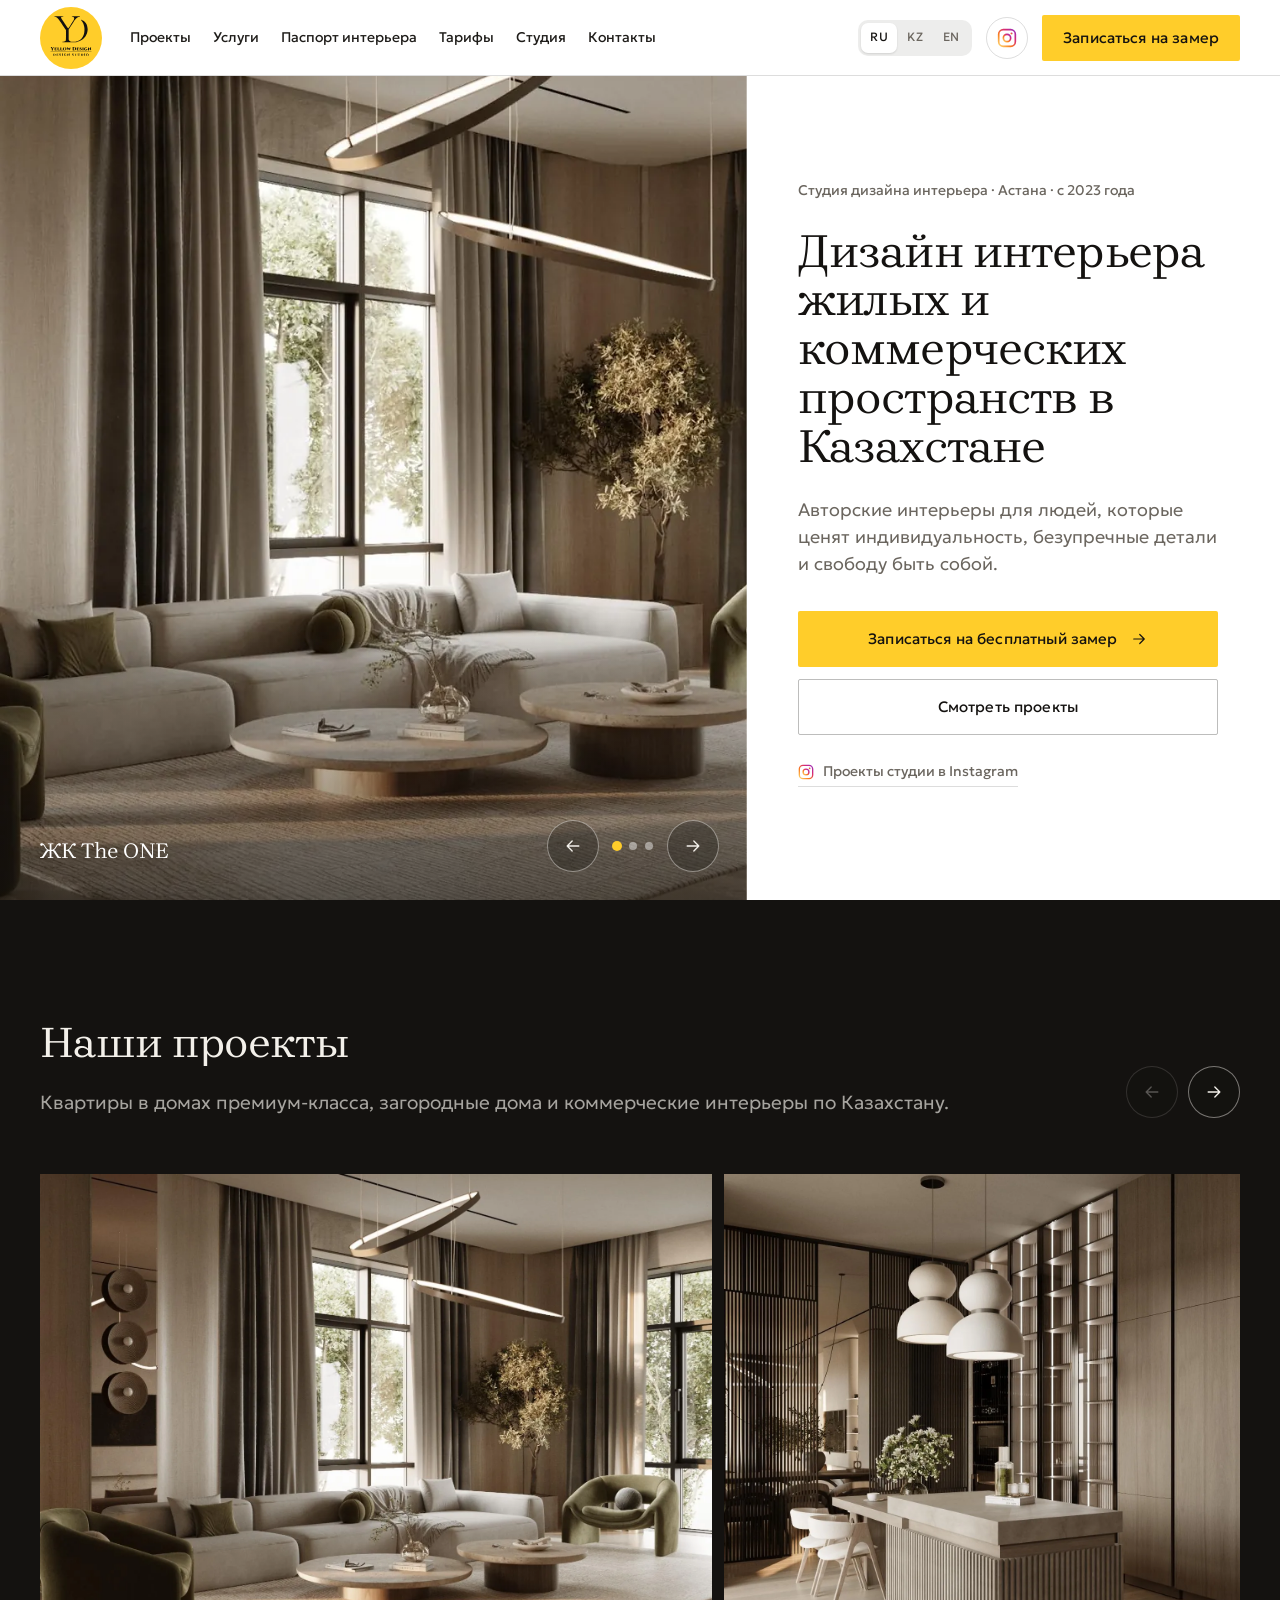
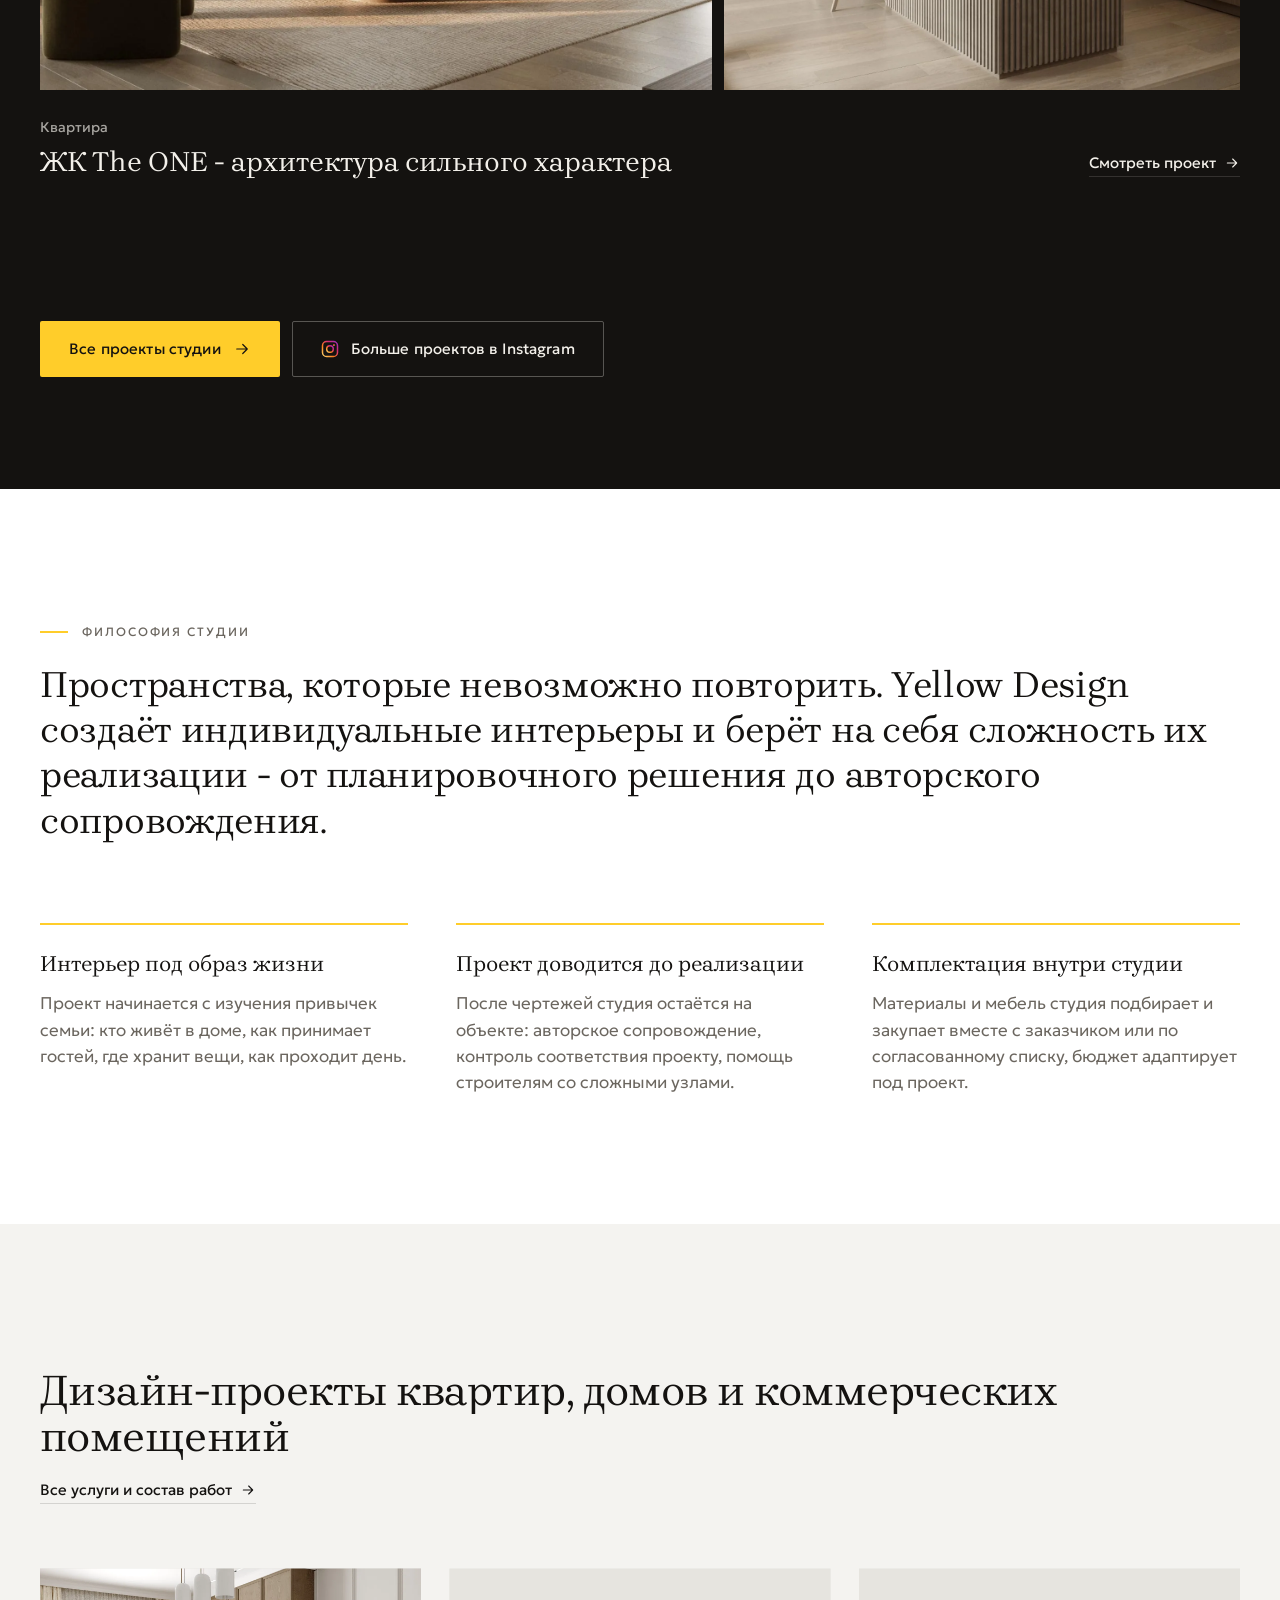
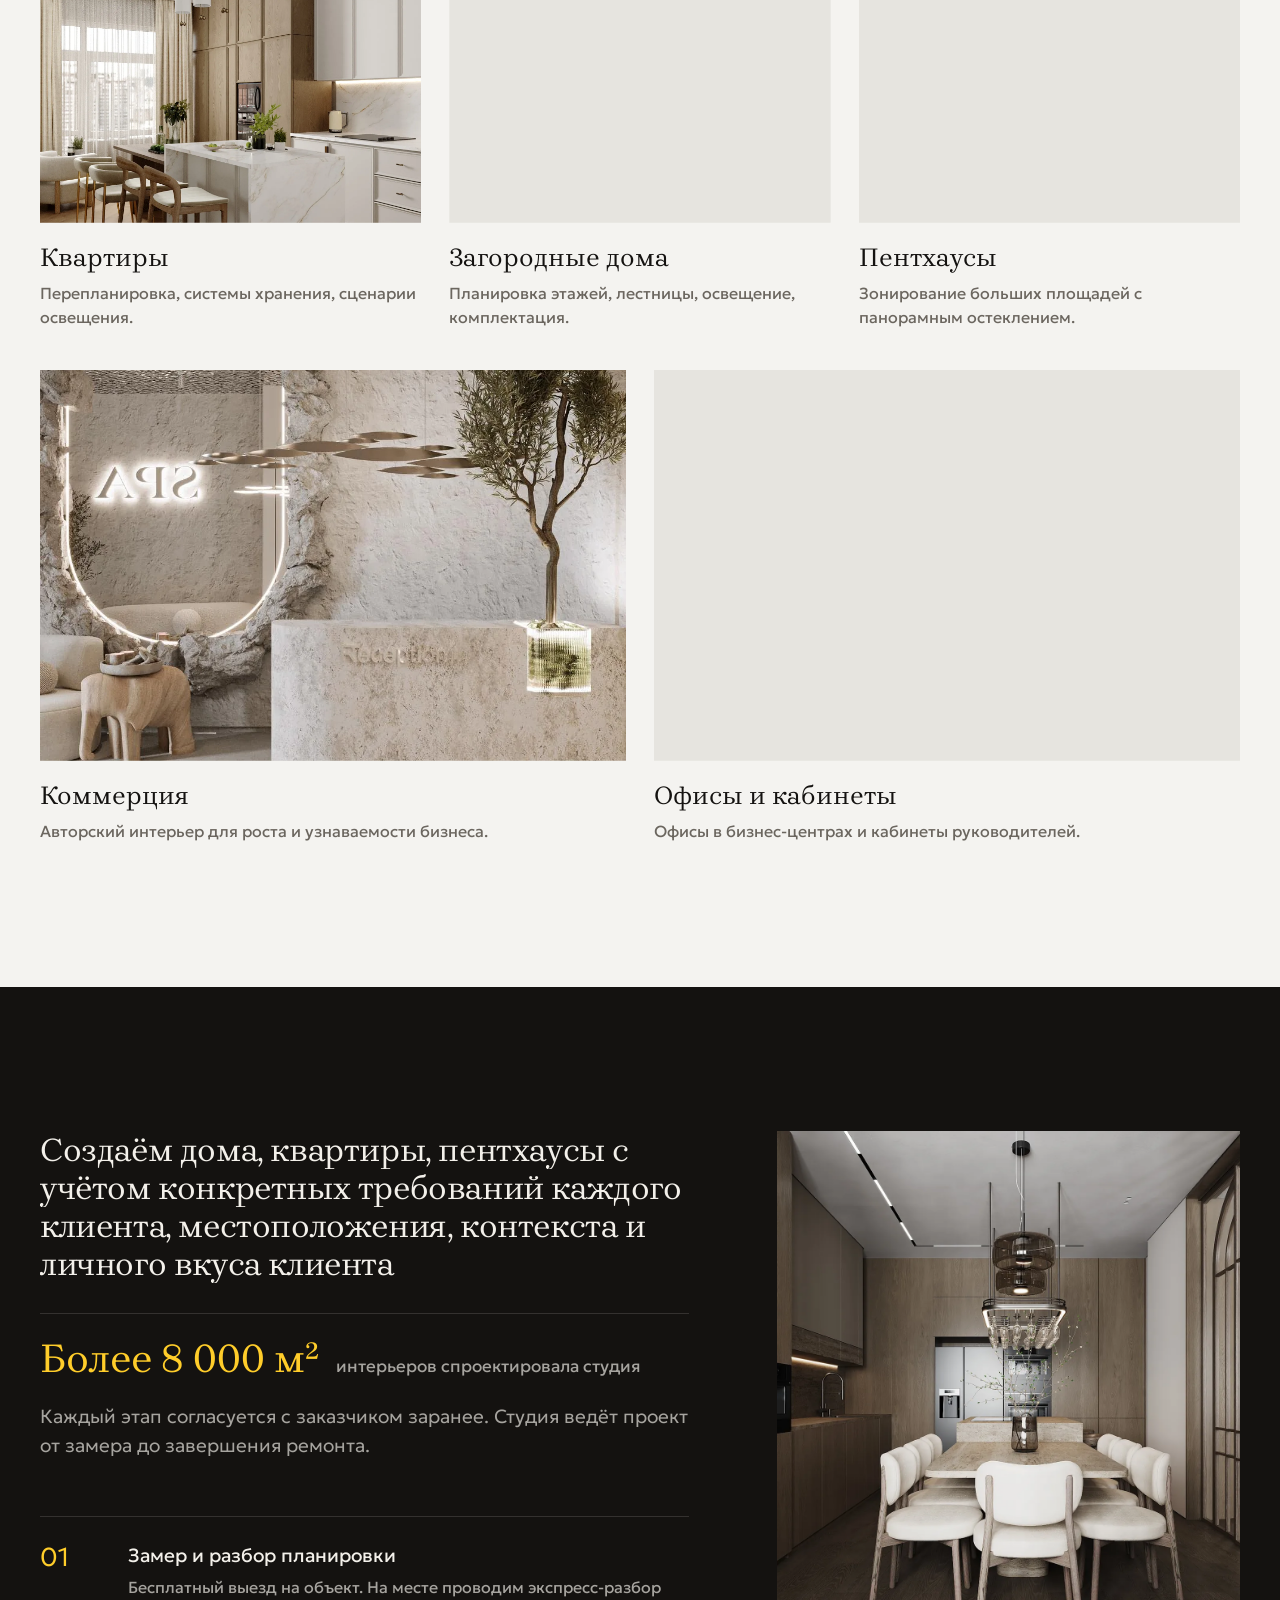
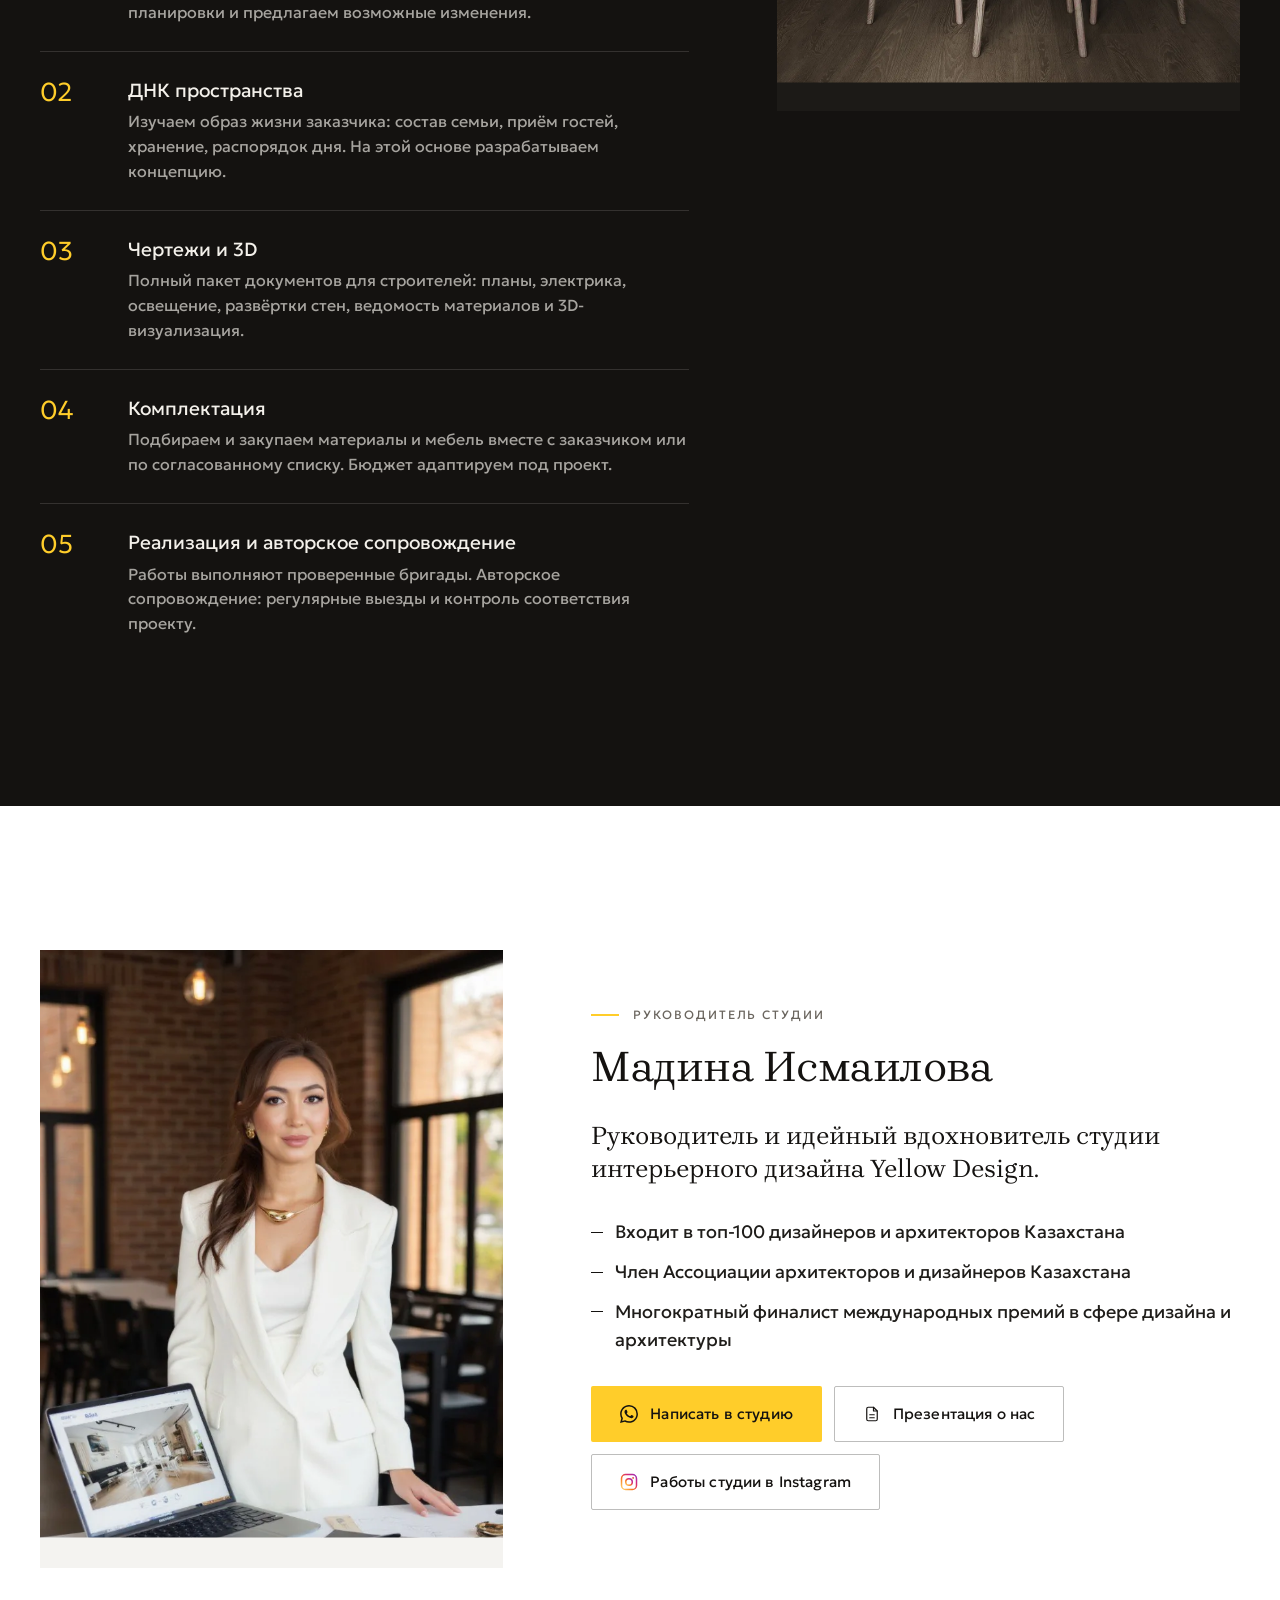
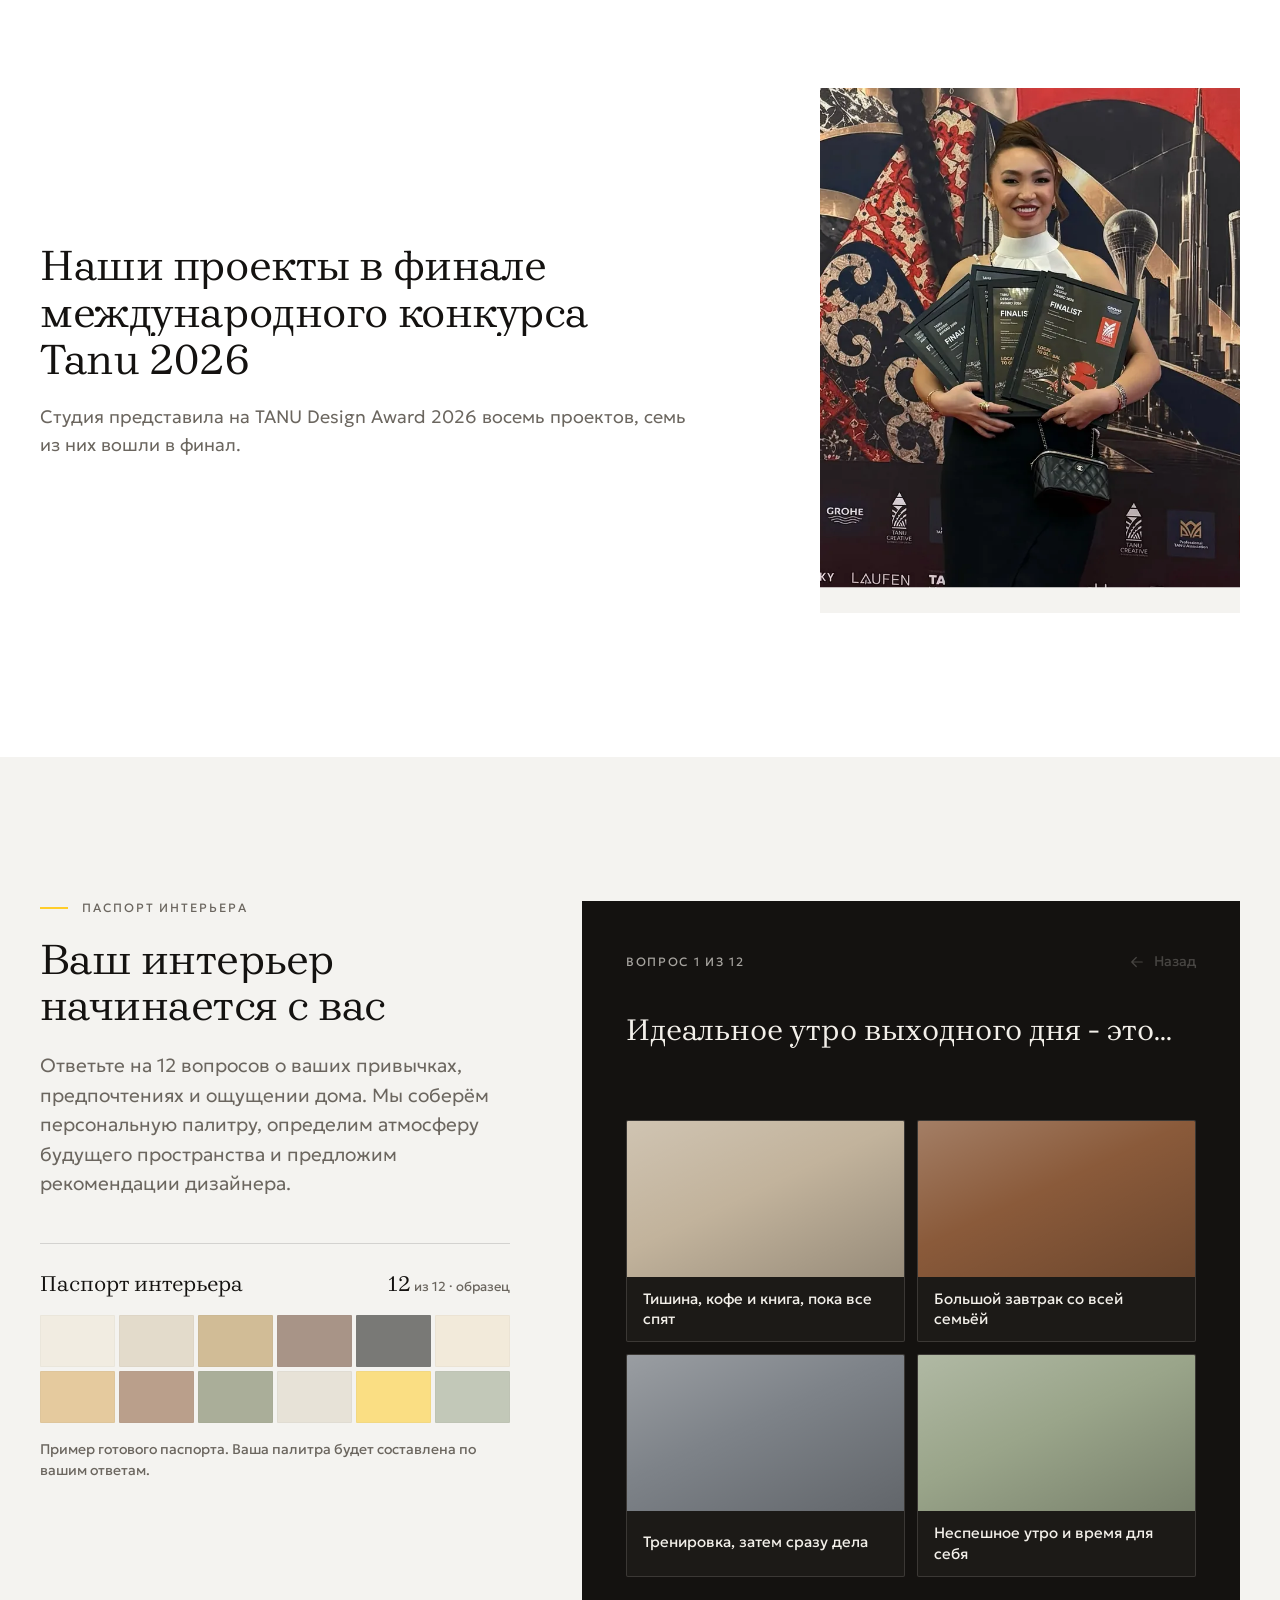
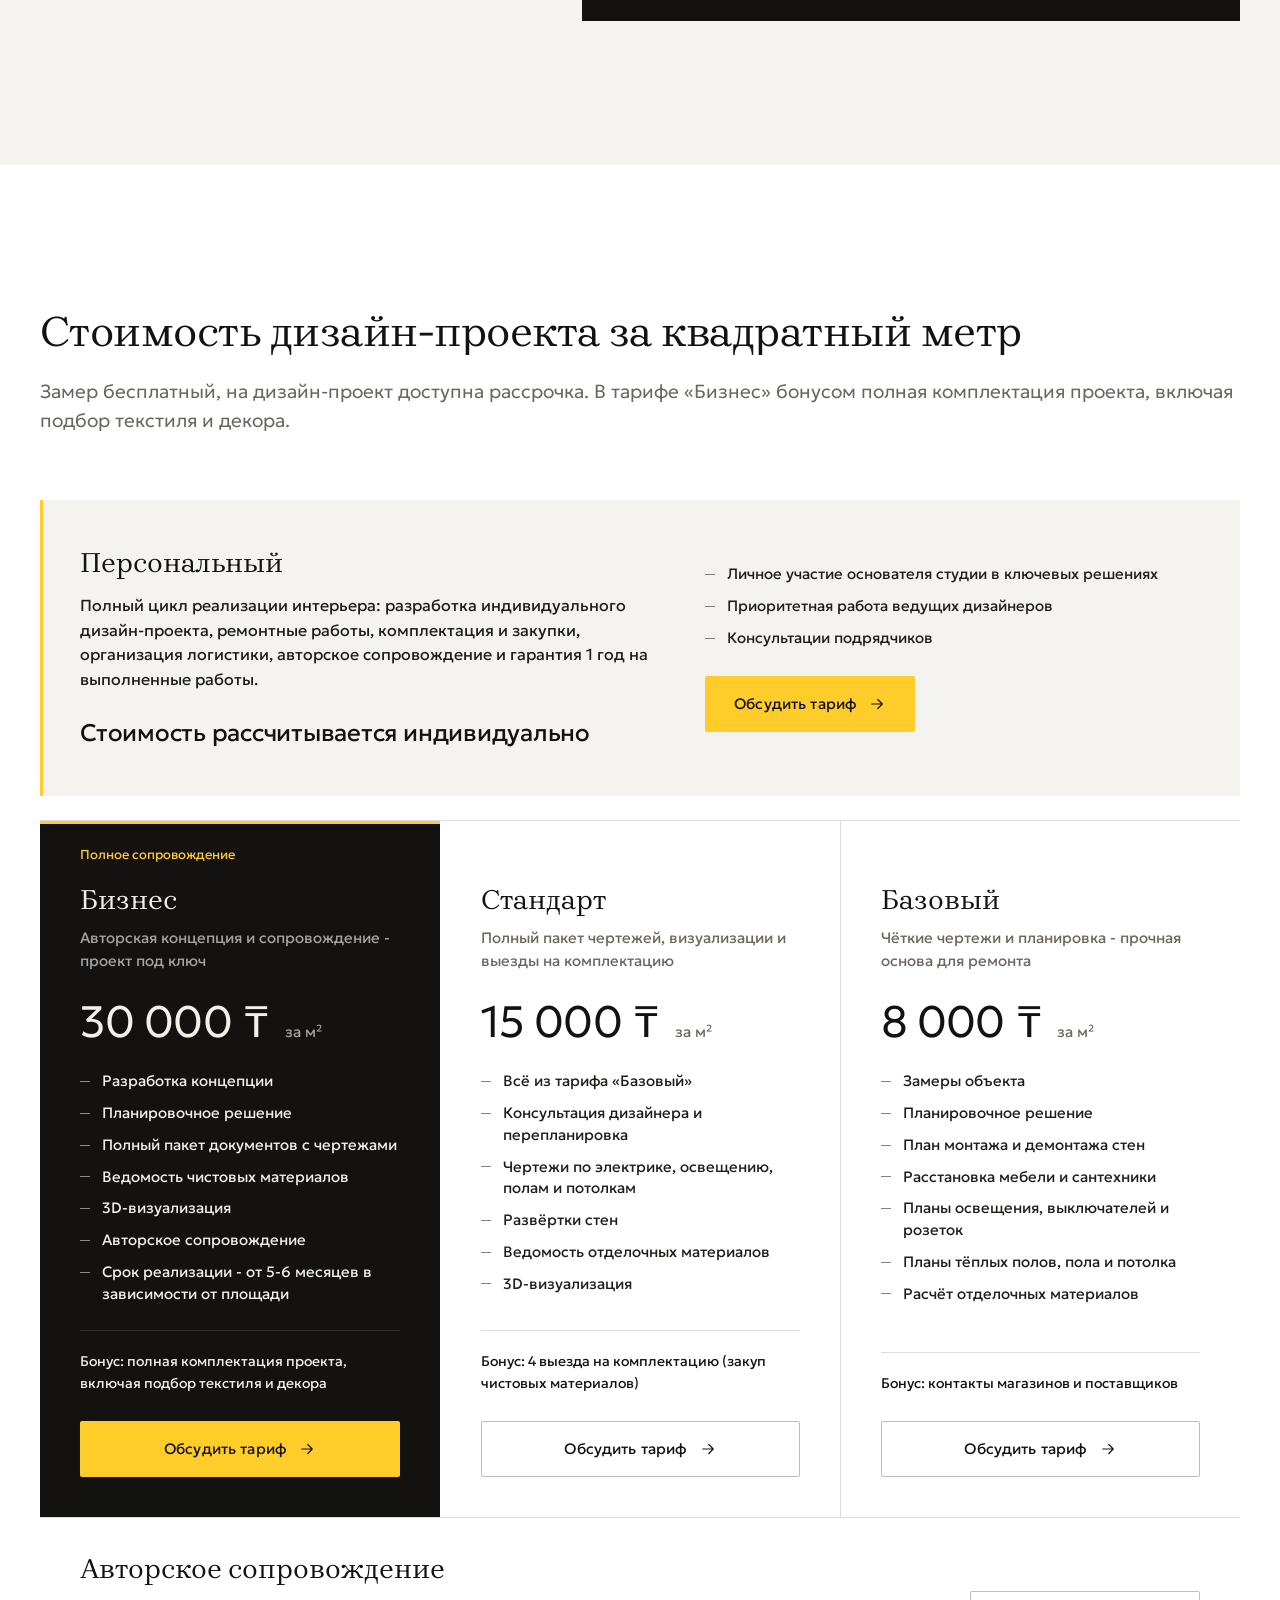
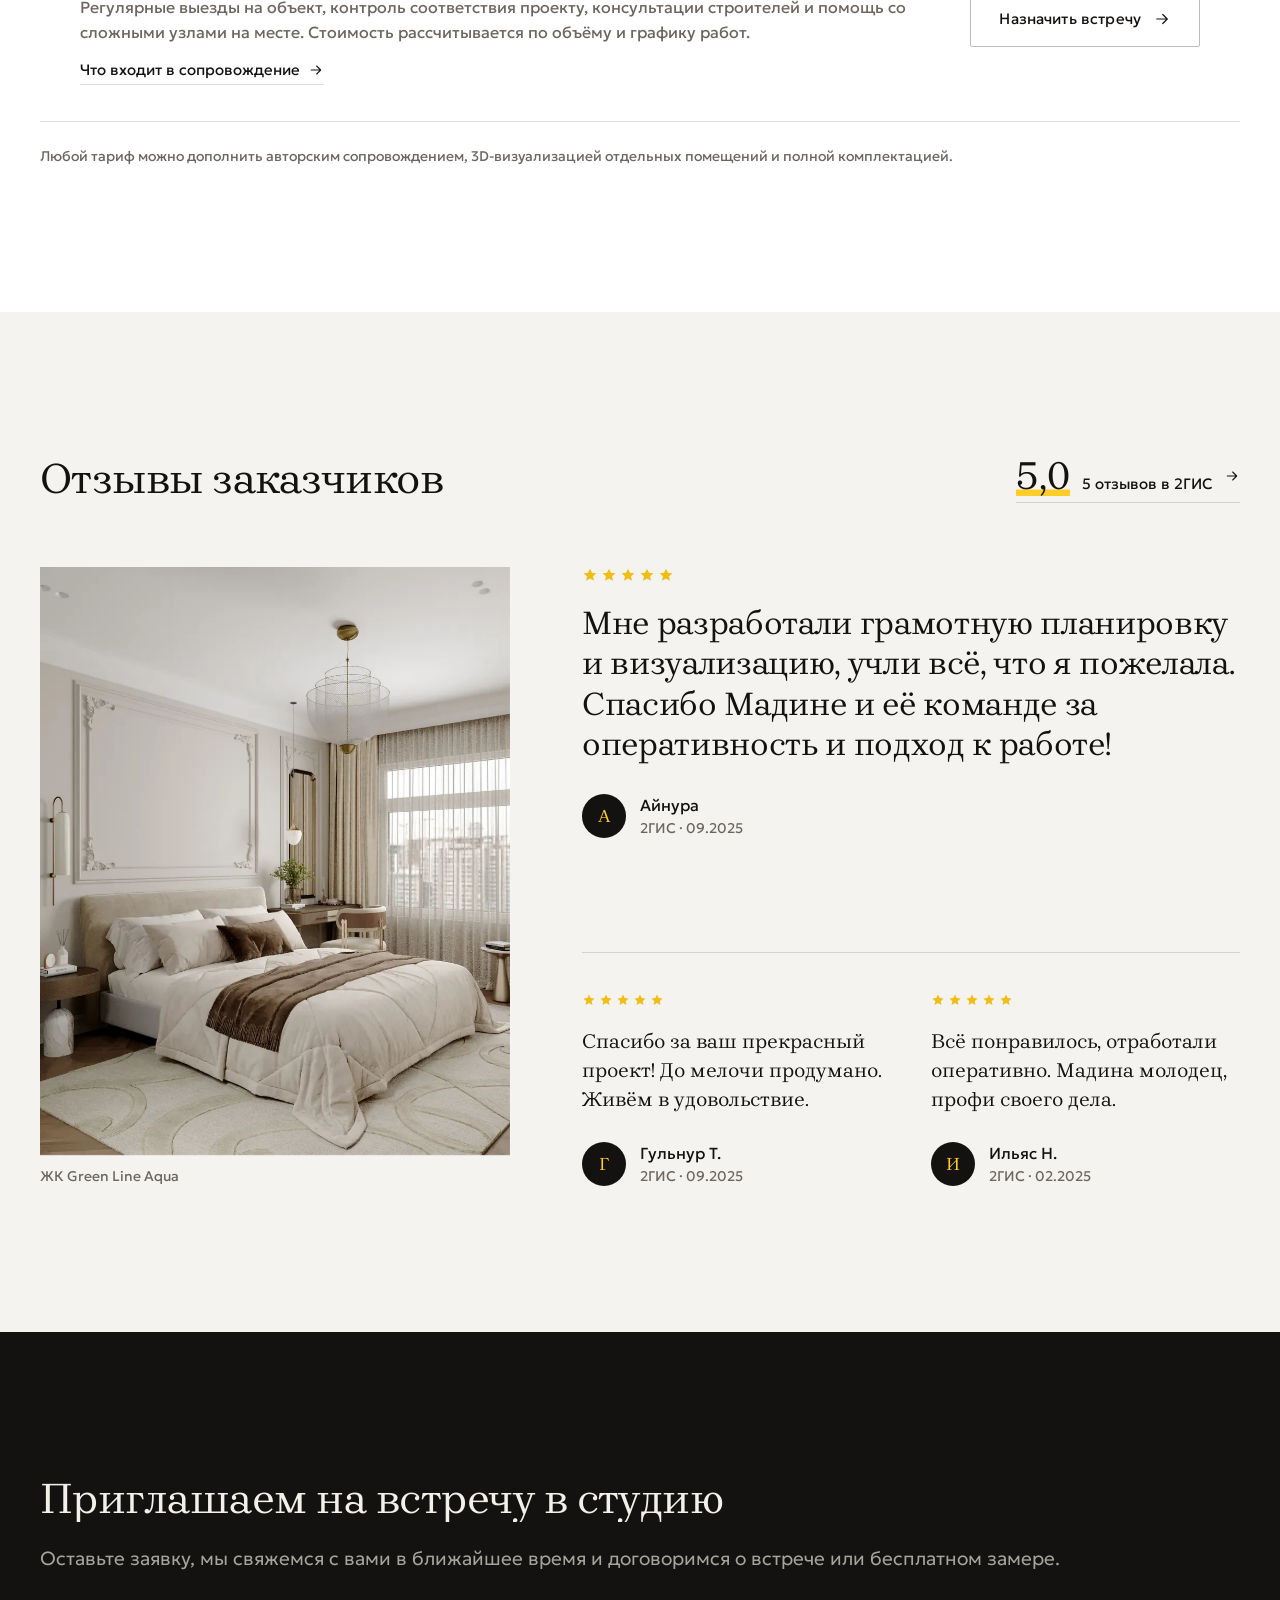
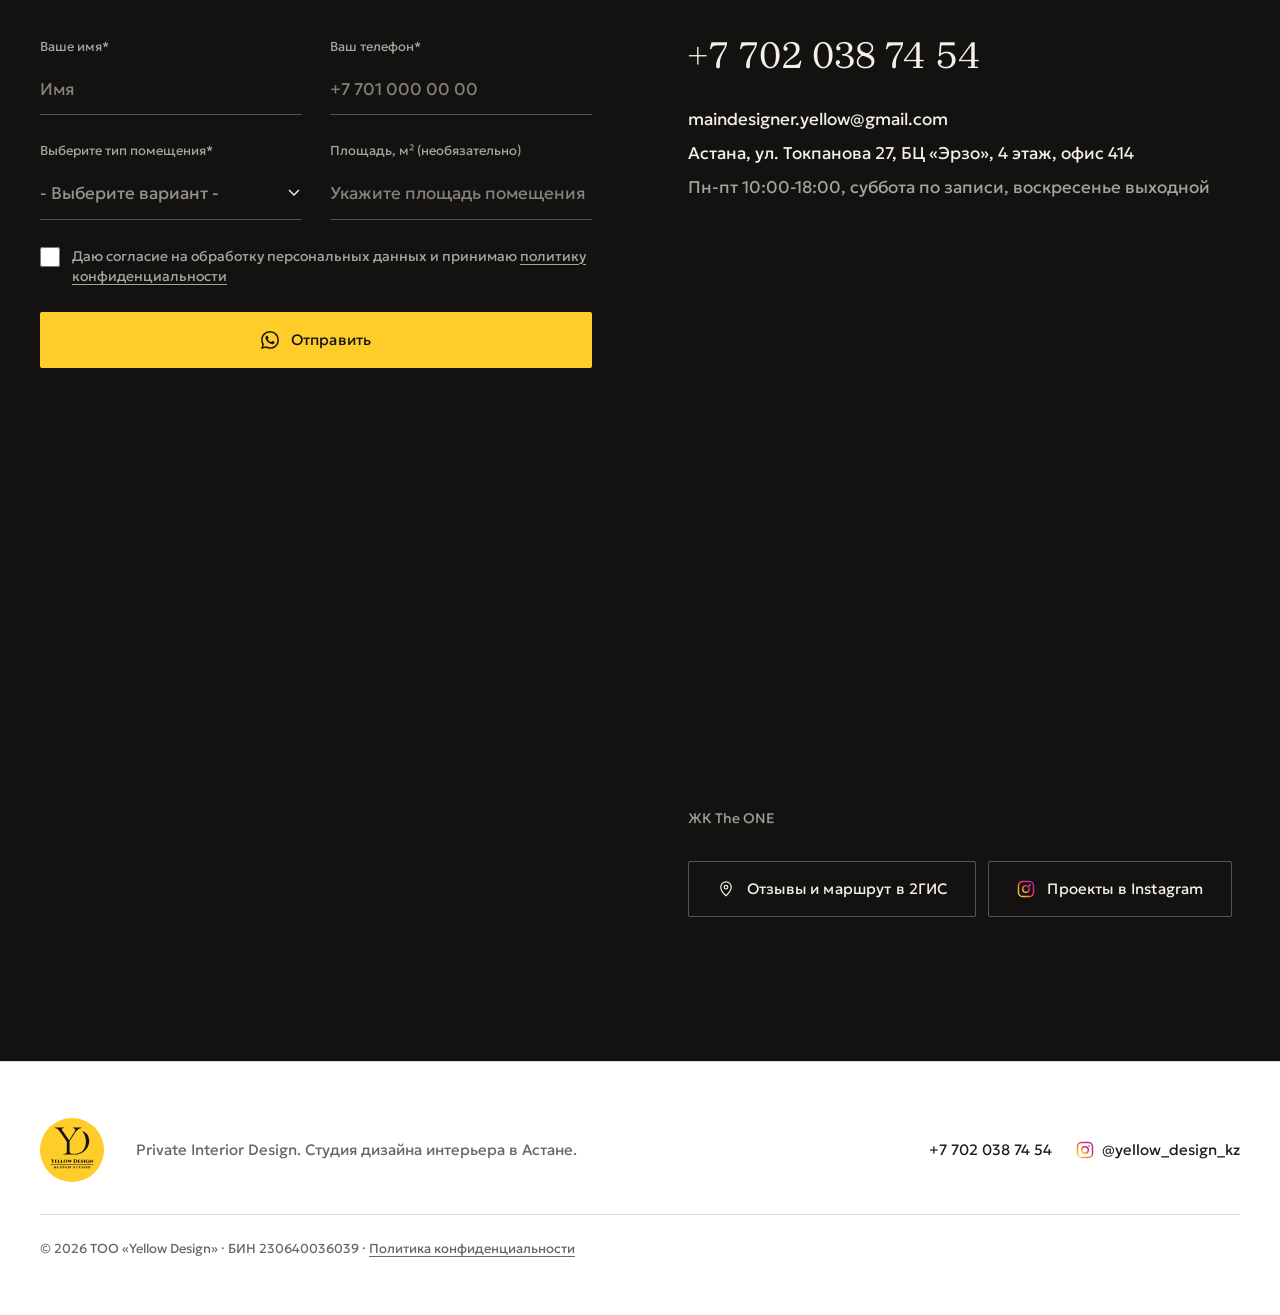
==== commit 53e5dc44: "Конверсии Google Ads: тег GTM, цели на звонок, WhatsApp и отправку формы" ====
--- a/index.html
+++ b/index.html
@@ -32,7 +32,32 @@
 <link href="https://fonts.googleapis.com/css2?family=Brygada+1918:ital,wght@0,400;0,500;1,400&family=Geologica:wght@300;400;500&display=swap" rel="stylesheet">
 <link rel="preload" as="image" href="assets/img/hero-one-d.webp" media="(min-width: 761px)">
 <link rel="preload" as="image" href="assets/img/hero-one-m.webp" media="(max-width: 760px)">
-<link rel="stylesheet" href="styles.css?v=20261116-3">
+<link rel="stylesheet" href="styles.css?v=20261120-1">
+<script async src="https://www.googletagmanager.com/gtm.js?id=GTM-W5FBG4CQ"></script>
+<script>
+  window.dataLayer = window.dataLayer || [];
+  function gtag(){dataLayer.push(arguments);}
+  gtag('js', new Date());
+  window.AW_CONV = {
+    phone: 'AW-18586410078/dkqCCOuQpLwdEN642J5F',
+    contact: 'AW-18586410078/bKToCNnVpbwdEN642J5F',
+    form: 'AW-18586410078/_53WCI2kpLwdEN642J5F'
+  };
+  function gtag_report_conversion(url, sendTo) {
+    var callback = function () {
+      if (typeof(url) != 'undefined') {
+        window.location = url;
+      }
+    };
+    gtag('event', 'conversion', {
+      'send_to': sendTo || window.AW_CONV.phone,
+      'value': 1.0,
+      'currency': 'USD',
+      'event_callback': callback
+    });
+    return false;
+  }
+</script>
 <script src="https://lead-bot.sultan-askarov-kz.workers.dev/t.js" data-site="yellowdesign" defer></script>
 </head>
 <body data-page="home">
@@ -508,6 +533,6 @@
 <script src="assets/vendor/ScrollTrigger.min.js" defer></script>
 <script src="assets/vendor/SplitText.min.js" defer></script>
 <script src="assets/vendor/lenis.min.js" defer></script>
-<script src="script.js?v=20261116-3" defer></script>
+<script src="script.js?v=20261120-1" defer></script>
 </body>
 </html>
